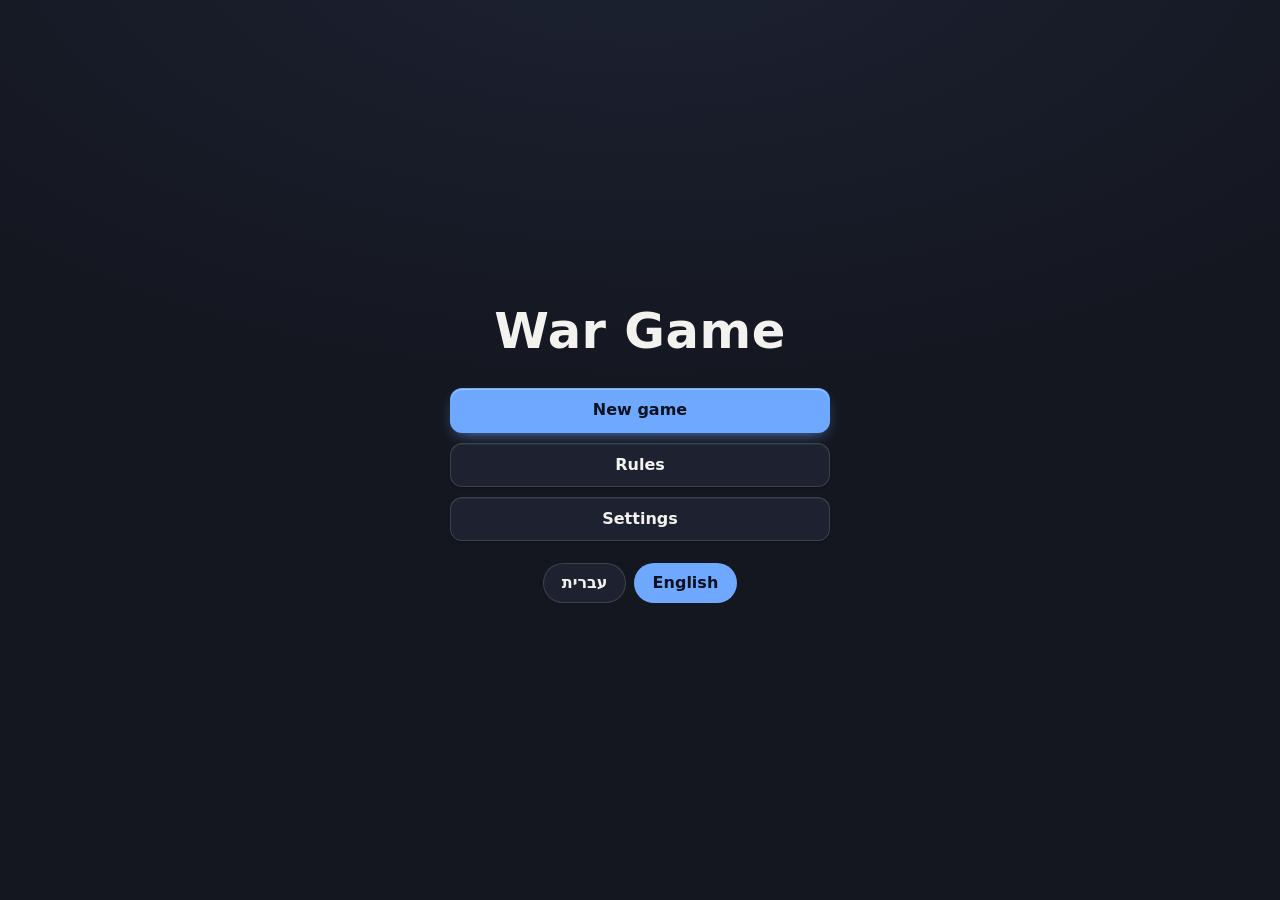
==== docs/index.html @ ca71f58c "First push: the version 1 build in docs, a Pages deploy workflow, sources mid-way to version 2 Co-Au" ====
<!DOCTYPE html>
<html lang="en" dir="ltr">
<head>
<meta charset="utf-8">
<meta name="viewport" content="width=device-width, initial-scale=1, viewport-fit=cover, user-scalable=no">
<meta name="apple-mobile-web-app-capable" content="yes">
<meta name="apple-mobile-web-app-status-bar-style" content="black-translucent">
<meta name="mobile-web-app-capable" content="yes">
<meta name="format-detection" content="telephone=no">
<meta name="color-scheme" content="dark">
<meta name="theme-color" content="#141720">
<title>War Game</title>
<style>
/* =====================================================================
   War Game - all styles.
   Logical properties everywhere, so the interface mirrors in Hebrew.
   The board itself is always direction: ltr and never mirrors.
   ===================================================================== */

/* ------------------------------------------------------------- tokens -- */

:root {
  /* set from the settings by ui.js */
  --p0: #efe6cf;
  --p0-outline: #1b1d24;
  --p1: #2f3550;
  --p1-outline: #f5f3ee;
  --sq-light: #efe0c3;
  --sq-dark: #a97e57;

  /* the shell */
  --bg: #141720;
  --bg-2: #1e2230;
  --bg-3: #272c3c;
  --fg: #f3f2ef;
  --muted: #a3abbd;
  --line: rgba(255, 255, 255, 0.14);
  --accent: #6fa8ff;
  --accent-ink: #0b1220;
  --accent-soft: rgba(111, 168, 255, 0.34);
  --danger: #e75b4d;
  --danger-soft: rgba(231, 91, 77, 0.34);
  --fire: #eb9b26;
  --fire-soft: rgba(235, 155, 38, 0.34);
  --heal: #4fc38c;

  /* one family for every mark drawn on a square */
  --ring-w: calc(var(--sq) * 0.055);
  --ring-glow: calc(var(--sq) * 0.2);

  /* viewport in px, kept fresh by ui.js; the fallbacks work on their own */
  --vh: 100vh;
  --vw: 100vw;
  /* one board square in px, set by ui.js */
  --sq: 40px;
}

* { box-sizing: border-box; }

html, body {
  margin: 0;
  padding: 0;
  height: 100%;
  background: var(--bg);
  color: var(--fg);
}

body {
  font-family: system-ui, -apple-system, "Segoe UI", Arial, sans-serif;
  font-size: 16px;
  line-height: 1.4;
  overscroll-behavior: none;
}

#app {
  position: fixed;
  inset: 0;
  display: flex;
  touch-action: manipulation;
  -webkit-tap-highlight-color: transparent;
  padding-block-start: env(safe-area-inset-top);
  padding-block-end: env(safe-area-inset-bottom);
  padding-inline-start: env(safe-area-inset-left);
  padding-inline-end: env(safe-area-inset-right);
  background:
    radial-gradient(120% 90% at 50% -10%, #1d2233 0%, var(--bg) 60%);
}

/* ------------------------------------------------------------ screens -- */

.screen { display: none; flex: 1 1 auto; min-width: 0; min-height: 0; }
.screen.is-active { display: flex; }

/* -------------------------------------------------------------- menu --- */

.screen--menu.is-active {
  align-items: center;
  justify-content: center;
  padding: 20px;
}

.menu {
  display: flex;
  flex-direction: column;
  gap: 22px;
  inline-size: min(380px, 100%);
  text-align: center;
}

.menu-title {
  margin: 0;
  font-size: clamp(2rem, 7vw, 3.1rem);
  font-weight: 800;
  letter-spacing: 0.01em;
}

.menu-buttons { display: flex; flex-direction: column; gap: 10px; }

.lang-switch { display: flex; gap: 8px; justify-content: center; flex-wrap: wrap; }

/* ------------------------------------------------------------ buttons -- */

.btn {
  appearance: none;
  -webkit-appearance: none;
  font: inherit;
  font-weight: 600;
  color: var(--fg);
  background: var(--bg-2);
  border: 1px solid var(--line);
  border-radius: 12px;
  padding: 0.62em 1.05em;
  min-block-size: 44px;
  cursor: pointer;
  touch-action: manipulation;
  text-align: center;
  box-shadow:
    inset 0 1px 0 rgba(255, 255, 255, 0.06),
    0 1px 2px rgba(0, 0, 0, 0.3);
  transition: background 0.15s ease, opacity 0.15s ease, box-shadow 0.15s ease;
}
.btn:hover { background: var(--bg-3); }
.btn:active {
  background: var(--bg-3);
  transform: translateY(1px);
  box-shadow: inset 0 1px 2px rgba(0, 0, 0, 0.35);
}
.btn:focus-visible { outline: 2px solid var(--accent); outline-offset: 2px; }
.btn:disabled { opacity: 0.32; cursor: default; transform: none; box-shadow: none; }
.btn--primary {
  background: var(--accent);
  color: var(--accent-ink);
  border-color: transparent;
  font-weight: 700;
  box-shadow:
    inset 0 1px 0 rgba(255, 255, 255, 0.35),
    0 6px 16px -7px rgba(111, 168, 255, 0.85);
}
.btn--primary:hover { background: #8bb9ff; }
.btn--heal {
  background: var(--heal);
  color: #06231a;
  border-color: transparent;
  box-shadow:
    inset 0 1px 0 rgba(255, 255, 255, 0.3),
    0 6px 16px -7px rgba(79, 195, 140, 0.8);
}
.btn--ghost { background: transparent; border-color: transparent; box-shadow: none; }
.btn--wide { inline-size: 100%; }
.btn--small { min-block-size: 38px; padding: 0.42em 0.85em; font-size: 0.92rem; }

.lang-btn {
  appearance: none;
  -webkit-appearance: none;
  font: inherit;
  font-weight: 600;
  color: var(--fg);
  background: var(--bg-2);
  border: 1px solid var(--line);
  border-radius: 999px;
  padding: 0.45em 1.1em;
  min-block-size: 40px;
  cursor: pointer;
}
.lang-btn.is-on { background: var(--accent); color: var(--accent-ink); border-color: transparent; }

.icon-back { display: inline-block; margin-inline-end: 6px; }
[dir="rtl"] .icon-back { transform: scaleX(-1); }

/* --------------------------------------------------------- game layout - */

.game {
  flex: 1 1 auto;
  display: flex;
  align-items: center;
  justify-content: center;
  gap: 14px;
  padding: 10px;
  min-inline-size: 0;
  min-block-size: 0;
  overflow: hidden;
}

.board-wrap {
  --board-size: max(180px, min(calc(var(--vh) - 22px), calc(var(--vw) - 330px)));
  flex: 0 0 auto;
  inline-size: var(--board-size);
  block-size: var(--board-size);
}

.panel {
  flex: 0 1 280px;
  min-inline-size: 190px;
  max-inline-size: 320px;
  max-block-size: 100%;
  display: flex;
  flex-direction: column;
  justify-content: space-between;
  gap: 14px;
  overflow-y: auto;
}

@media (orientation: portrait) {
  .game { flex-direction: column; gap: 10px; }
  .board-wrap {
    --board-size: max(180px, min(calc(var(--vw) - 18px), calc(var(--vh) - 250px)));
  }
  .panel {
    flex: 0 0 auto;
    inline-size: min(100%, 560px);
    max-inline-size: none;
  }
  .panel-actions .btn { flex: 1 1 22%; }
  .panel-actions .btn--primary { flex: 1 1 22%; }
}

/* ---------------------------------------------------------- the board -- */

.board {
  /* the frame is the border: the squares fill the padding box, so the
     square size ui.js measures stays the width of the grid itself */
  --frame-w: clamp(4px, calc(var(--board-size, 480px) * 0.018), 11px);
  position: relative;
  direction: ltr;
  inline-size: 100%;
  block-size: 100%;
  border: var(--frame-w) solid transparent;
  border-radius: 16px;
  background-image: linear-gradient(155deg, #4a5166 0%, #262c3c 46%, #151925 100%);
  overflow: hidden;
  box-shadow:
    0 22px 50px -14px rgba(0, 0, 0, 0.72),
    0 0 0 1px rgba(0, 0, 0, 0.55),
    inset 0 1px 0 rgba(255, 255, 255, 0.1);
  touch-action: manipulation;
  -webkit-user-select: none;
  user-select: none;
  -webkit-touch-callout: none;
}

/* the board sinks into its frame */
.board::after {
  content: "";
  position: absolute;
  inset: 0;
  pointer-events: none;
  z-index: 3;
  box-shadow:
    inset 0 0 0 1px rgba(0, 0, 0, 0.38),
    inset 0 7px 12px -8px rgba(0, 0, 0, 0.75),
    inset 0 -7px 12px -8px rgba(0, 0, 0, 0.45);
}

.squares {
  position: absolute;
  inset: 0;
  display: grid;
  grid-template-columns: repeat(8, 1fr);
  grid-template-rows: repeat(8, 1fr);
}

.sq { position: relative; }
.sq--light { background: var(--sq-light); }
.sq--dark { background: var(--sq-dark); }

.layer { position: absolute; inset: 0; pointer-events: none; }

/* coordinates */
.coord {
  position: absolute;
  font-size: calc(var(--sq) * 0.16);
  font-weight: 600;
  letter-spacing: 0.02em;
  line-height: 1;
  opacity: 0.45;
  pointer-events: none;
}
.coord--file { inset-block-end: 6%; inset-inline-end: 8%; }
.coord--rank { inset-block-start: 6%; inset-inline-start: 8%; }
.sq--light .coord { color: rgba(0, 0, 0, 0.8); }
.sq--dark .coord { color: rgba(255, 255, 255, 0.9); }
.board:not(.board--coords) .coord { display: none; }

/* selection and hover */
.sq--sel {
  box-shadow:
    inset 0 0 0 var(--ring-w) var(--accent),
    inset 0 0 var(--ring-glow) var(--accent-soft);
}
@media (hover: hover) {
  .sq--act:hover::before {
    content: "";
    position: absolute;
    inset: 8%;
    border-radius: 50%;
    box-shadow:
      inset 0 0 0 calc(var(--ring-w) * 0.6) rgba(255, 255, 255, 0.5),
      inset 0 0 var(--ring-glow) rgba(255, 255, 255, 0.16);
  }
}

/* ------------------------------------------------------------- pieces -- */

.pc {
  position: absolute;
  inset-block-start: 0;
  left: 0;
  inline-size: 12.5%;
  block-size: 12.5%;
  display: flex;
  align-items: center;
  justify-content: center;
  transition: transform 0.26s cubic-bezier(0.3, 0.7, 0.3, 1), opacity 0.22s linear;
}
.pc--used .piece { opacity: 0.45; filter: saturate(0.65); }

.piece {
  position: relative;
  display: block;
  inline-size: 88%;
  block-size: 88%;
  filter: drop-shadow(0 2px 3px rgba(0, 0, 0, 0.45));
}
.piece[data-owner="0"] { color: var(--p0); --piece-outline: var(--p0-outline); }
.piece[data-owner="1"] { color: var(--p1); --piece-outline: var(--p1-outline); }

.glyph { display: block; inline-size: 100%; block-size: 100%; overflow: visible; }
.piece > .glyph { position: absolute; inset: 0; }

.piece-sub {
  position: absolute;
  inset-block-start: -7%;
  inset-inline-end: -7%;
  inline-size: 44%;
  block-size: 44%;
}

/* a small pill in the piece's own outline tone: dark on a light piece,
   light on a dark one, so it always reads without shouting */
.badge {
  position: absolute;
  inset-block-end: -3%;
  inset-inline-start: -3%;
  min-inline-size: 34%;
  block-size: 30%;
  display: flex;
  align-items: center;
  justify-content: center;
  padding: 0 0.3em;
  border-radius: 999px;
  background: var(--piece-outline, #171a22);
  box-shadow: 0 0 0 1px rgba(0, 0, 0, 0.22);
  font-size: calc(var(--sq) * 0.2);
  font-weight: 700;
  line-height: 1;
  letter-spacing: -0.01em;
  font-variant-numeric: tabular-nums;
}
.badge--hurt {
  background: #e3a92f;
  color: #2a1a03;
  box-shadow: 0 0 0 1px rgba(0, 0, 0, 0.3);
}

/* -------------------------------------------------------- move marks --- */

.mark {
  position: absolute;
  inset-block-start: 0;
  left: 0;
  inline-size: 12.5%;
  block-size: 12.5%;
}
.mark--move::after {
  content: "";
  position: absolute;
  inset: 38%;
  border-radius: 50%;
  background: rgba(255, 255, 255, 0.8);
  box-shadow:
    0 0 0 1px rgba(0, 0, 0, 0.2),
    0 0 var(--ring-glow) rgba(255, 255, 255, 0.35),
    0 1px 3px rgba(0, 0, 0, 0.4);
}
.mark--attack::after,
.mark--fire::after {
  content: "";
  position: absolute;
  inset: 7%;
  border-radius: 50%;
  border: var(--ring-w) solid var(--danger);
  box-shadow:
    0 0 var(--ring-glow) var(--danger-soft),
    inset 0 0 var(--ring-glow) var(--danger-soft);
}
.mark--fire::after {
  border-color: var(--fire);
  box-shadow:
    0 0 var(--ring-glow) var(--fire-soft),
    inset 0 0 var(--ring-glow) var(--fire-soft);
}
.bowmark {
  position: absolute;
  inset-block-start: 2%;
  inset-inline-end: 2%;
  inline-size: 32%;
  block-size: 32%;
  color: var(--fire);
  --piece-outline: #2a1a05;
  /* the bow itself takes the tap, so a target that may be both attacked and
     fired at still offers the two */
  pointer-events: auto;
  cursor: pointer;
}

/* ---------------------------------------------------------- the panel -- */

.panel-top { display: flex; flex-direction: column; gap: 12px; }

.turn-line {
  display: flex;
  align-items: center;
  gap: 10px;
  background: var(--bg-2);
  border: 1px solid var(--line);
  border-radius: 14px;
  padding: 11px 13px;
  font-weight: 700;
  box-shadow:
    inset 0 1px 0 rgba(255, 255, 255, 0.05),
    0 2px 10px -6px rgba(0, 0, 0, 0.8);
}
.turn-name { flex: 1 1 auto; }
.turn-number { color: var(--muted); font-weight: 600; font-size: 0.9rem; }

.swatch {
  display: inline-block;
  inline-size: 1.25em;
  block-size: 1.25em;
  border-radius: 7px;
  border: 1px solid rgba(255, 255, 255, 0.4);
  flex: 0 0 auto;
}
.swatch--big {
  inline-size: 56px;
  block-size: 56px;
  border-radius: 16px;
  margin-inline: auto;
}

.combo { display: flex; flex-direction: column; gap: 8px; }
.combo-row { display: flex; align-items: center; gap: 8px; flex-wrap: wrap; }
.combo-label { color: var(--muted); font-size: 0.85rem; min-inline-size: 5.5em; }
.chips { display: flex; gap: 6px; flex-wrap: wrap; }

.chip {
  display: inline-flex;
  align-items: center;
  gap: 6px;
  padding: 4px 10px 4px 6px;
  border-radius: 999px;
  background: rgba(255, 255, 255, 0.07);
  border: 1px solid rgba(255, 255, 255, 0.06);
  font-size: 0.85rem;
  font-weight: 600;
}
[dir="rtl"] .chip { padding: 4px 6px 4px 10px; }
.chip--dim { opacity: 0.4; }
.chip-ico {
  position: relative;
  display: block;
  inline-size: 1.65em;
  block-size: 1.65em;
  flex: 0 0 auto;
  color: var(--fg);
  --piece-outline: rgba(0, 0, 0, 0.6);
}

.panel-msg {
  margin: 0;
  min-block-size: 1.3em;
  color: var(--muted);
  font-size: 0.9rem;
  line-height: 1.35;
}

.panel-actions { display: flex; flex-wrap: wrap; gap: 10px; }
.panel-actions .btn { flex: 1 1 45%; }
.panel-actions .btn--primary { flex: 1 1 100%; }
.panel-actions .btn--heal { flex: 1 1 100%; }

/* ----------------------------------------------- rules and settings ---- */

.screen--doc.is-active { flex-direction: column; }

.doc-head {
  display: flex;
  align-items: center;
  gap: 10px;
  padding: 10px 14px;
  border-block-end: 1px solid var(--line);
  flex: 0 0 auto;
}
.doc-head h2 { margin: 0; font-size: 1.15rem; }

.doc-body {
  flex: 1 1 auto;
  overflow-y: auto;
  -webkit-overflow-scrolling: touch;
  padding: 16px 16px 40px;
  inline-size: 100%;
  max-inline-size: 780px;
  margin-inline: auto;
}

.doc-body h3 {
  margin: 1.5em 0 0.4em;
  font-size: 1.1rem;
  color: var(--accent);
}
.doc-body h3:first-child { margin-block-start: 0.2em; }
.doc-body p { margin: 0 0 0.7em; line-height: 1.7; color: #e2e3e8; text-align: start; }
.doc-body ul { margin: 0 0 1em; padding-inline-start: 1.25em; line-height: 1.7; color: #e2e3e8; }
.doc-body li { margin-block-end: 0.25em; }

.rules-table { inline-size: 100%; border-collapse: collapse; margin: 0.3em 0 1em; }
.rules-table th,
.rules-table td {
  text-align: start;
  padding: 9px 10px;
  border-block-end: 1px solid var(--line);
}
.rules-table th { color: var(--muted); font-size: 0.85rem; font-weight: 600; }
.rules-table .num { text-align: center; font-variant-numeric: tabular-nums; }
.rules-table .cell-piece { display: flex; align-items: center; gap: 8px; font-weight: 600; }

.combo-list { display: flex; flex-direction: column; gap: 7px; margin: 0.3em 0 1em; }
.combo-item {
  display: flex;
  align-items: center;
  gap: 8px;
  flex-wrap: wrap;
  background: rgba(255, 255, 255, 0.05);
  border-radius: 12px;
  padding: 8px 10px;
}
.combo-plus { color: var(--muted); }

.card {
  background: var(--bg-2);
  border: 1px solid var(--line);
  border-radius: 16px;
  padding: 14px;
  margin-block-end: 14px;
  display: flex;
  flex-direction: column;
  gap: 10px;
}
.card h3 { margin: 0; font-size: 1rem; color: var(--fg); }

.fields { display: grid; grid-template-columns: repeat(auto-fit, minmax(160px, 1fr)); gap: 10px; }
.field {
  display: flex;
  align-items: center;
  justify-content: space-between;
  gap: 10px;
  background: rgba(255, 255, 255, 0.05);
  border-radius: 12px;
  padding: 8px 10px;
  font-size: 0.92rem;
}
.field input[type="color"] {
  inline-size: 56px;
  block-size: 34px;
  padding: 0;
  border: 1px solid var(--line);
  border-radius: 8px;
  background: none;
  cursor: pointer;
  flex: 0 0 auto;
}

.switch { display: flex; align-items: center; gap: 10px; cursor: pointer; font-size: 0.95rem; }
.switch input { inline-size: 22px; block-size: 22px; accent-color: var(--accent); flex: 0 0 auto; }

.presets { display: grid; grid-template-columns: repeat(auto-fit, minmax(120px, 1fr)); gap: 8px; }
.preset {
  appearance: none;
  -webkit-appearance: none;
  font: inherit;
  font-weight: 600;
  color: var(--fg);
  background: var(--bg-3);
  border: 1px solid var(--line);
  border-radius: 12px;
  padding: 8px;
  cursor: pointer;
  display: flex;
  align-items: center;
  gap: 8px;
  min-block-size: 44px;
}
.preset-swatches { display: flex; flex: 0 0 auto; border-radius: 6px; overflow: hidden; }
.preset-swatches i { inline-size: 12px; block-size: 22px; display: block; }

.note { margin: 0; color: var(--muted); font-size: 0.85rem; line-height: 1.5; }
.note--live { min-block-size: 1.2em; color: var(--accent); }

.code {
  inline-size: 100%;
  font-family: ui-monospace, "SFMono-Regular", Menlo, Consolas, monospace;
  font-size: 0.8rem;
  line-height: 1.4;
  color: var(--fg);
  background: #11141d;
  border: 1px solid var(--line);
  border-radius: 10px;
  padding: 8px;
  resize: vertical;
  word-break: break-all;
}
.row { display: flex; gap: 8px; flex-wrap: wrap; }

/* ---------------------------------------------------------- overlays --- */

.overlay {
  position: absolute;
  inset: 0;
  z-index: 20;
  display: flex;
  align-items: center;
  justify-content: center;
  padding: 16px;
  background: rgba(8, 10, 16, 0.74);
  -webkit-backdrop-filter: blur(3px);
  backdrop-filter: blur(3px);
}
.overlay[hidden] { display: none; }

.dialog {
  inline-size: min(430px, 100%);
  max-block-size: 100%;
  overflow-y: auto;
  background: var(--bg-2);
  border: 1px solid var(--line);
  border-radius: 20px;
  padding: 18px;
  display: flex;
  flex-direction: column;
  gap: 12px;
  text-align: center;
  box-shadow: 0 20px 60px rgba(0, 0, 0, 0.55);
}
.dialog h2 { margin: 0; font-size: 1.25rem; }
.dialog p { margin: 0; color: var(--muted); font-size: 0.92rem; line-height: 1.5; }

.merge-piece {
  position: relative;
  inline-size: 92px;
  block-size: 92px;
  margin-inline: auto;
  display: flex;
  align-items: center;
  justify-content: center;
}
.merge-choices { display: flex; gap: 8px; }
.merge-choice {
  appearance: none;
  -webkit-appearance: none;
  font: inherit;
  color: var(--fg);
  flex: 1 1 0;
  display: flex;
  flex-direction: column;
  align-items: center;
  gap: 6px;
  padding: 10px 6px;
  border-radius: 14px;
  border: 1px solid var(--line);
  background: rgba(255, 255, 255, 0.05);
  cursor: pointer;
}
.merge-choice:hover { background: rgba(255, 255, 255, 0.1); }
.merge-choice .chip-ico {
  inline-size: 44px;
  block-size: 44px;
  color: var(--p-cur, var(--fg));
  --piece-outline: var(--p-cur-outline, rgba(0, 0, 0, 0.6));
}
.merge-name { font-weight: 700; font-size: 0.95rem; }
.merge-stats {
  font-size: 0.74rem;
  color: var(--muted);
  line-height: 1.4;
  font-variant-numeric: tabular-nums;
}

/* ------------------------------------------------------------ effects -- */

.fx { overflow: hidden; }

.float {
  position: absolute;
  font-weight: 800;
  font-size: calc(var(--sq) * 0.4);
  line-height: 1;
  color: #fff;
  text-shadow: 0 1px 3px rgba(0, 0, 0, 0.85);
  animation: floatUp 0.72s ease-out forwards;
  white-space: nowrap;
}
.float--loss { color: #ff8d7f; }
.float--heal { color: #7bf0bb; }

@keyframes floatUp {
  0% { opacity: 0; transform: translate(-50%, -30%) scale(0.85); }
  18% { opacity: 1; }
  100% { opacity: 0; transform: translate(-50%, -165%) scale(1.05); }
}

.shot {
  position: absolute;
  block-size: calc(var(--sq) * 0.085);
  border-radius: 99px;
  background: linear-gradient(90deg, rgba(235, 155, 38, 0), var(--fire));
  transform-origin: 0 50%;
  animation: shotFly 0.26s ease-out forwards;
}
@keyframes shotFly {
  from { transform: rotate(var(--ang)) scaleX(0); opacity: 0.2; }
  to { transform: rotate(var(--ang)) scaleX(1); opacity: 1; }
}

.hitflash {
  position: absolute;
  inset-block-start: 0;
  left: 0;
  inline-size: 12.5%;
  block-size: 12.5%;
  border-radius: 12%;
  background: rgba(255, 255, 255, 0.65);
  animation: flashOut 0.3s ease-out forwards;
}
@keyframes flashOut {
  from { opacity: 0.8; }
  to { opacity: 0; }
}

.ring {
  position: absolute;
  border-radius: 50%;
  border: calc(var(--sq) * 0.06) solid var(--heal);
  animation: ringPulse 0.55s ease-out forwards;
}
@keyframes ringPulse {
  from { transform: scale(0.45); opacity: 0.95; }
  to { transform: scale(1.3); opacity: 0; }
}

.spark {
  position: absolute;
  inline-size: calc(var(--sq) * 0.13);
  block-size: calc(var(--sq) * 0.13);
  border-radius: 50%;
  animation: sparkOut 0.5s ease-out forwards;
}
@keyframes sparkOut {
  from { transform: translate(-50%, -50%) scale(1); opacity: 1; }
  to { transform: translate(calc(-50% + var(--dx)), calc(-50% + var(--dy))) scale(0.2); opacity: 0; }
}

.banner {
  position: absolute;
  inset-block-start: 41%;
  left: 0;
  right: 0;
  block-size: 18%;
  display: flex;
  align-items: center;
  justify-content: center;
  font-size: calc(var(--sq) * 0.5);
  font-weight: 800;
  opacity: 0;
  pointer-events: none;
  box-shadow: 0 6px 24px rgba(0, 0, 0, 0.4);
}
.banner.is-on { animation: bannerSweep 0.75s ease-in-out; }
@keyframes bannerSweep {
  0% { opacity: 0; transform: translateX(-24%); }
  22% { opacity: 1; transform: none; }
  72% { opacity: 1; transform: none; }
  100% { opacity: 0; transform: translateX(24%); }
}

.heal-btn {
  position: absolute;
  inset-block-start: 0;
  left: 0;
  inline-size: 12.5%;
  block-size: 12.5%;
  /* only the pill takes the tap, so the rest of the square still deselects */
  pointer-events: none;
  display: flex;
  align-items: flex-end;
  justify-content: center;
  padding-block-end: 2%;
  background: none;
  border: 0;
  cursor: pointer;
}
.heal-btn span {
  display: block;
  pointer-events: auto;
  padding: 0.15em 0.55em;
  border-radius: 999px;
  background: var(--heal);
  color: #06231a;
  font-size: calc(var(--sq) * 0.24);
  font-weight: 800;
  line-height: 1.5;
  box-shadow: 0 2px 6px rgba(0, 0, 0, 0.5);
  white-space: nowrap;
}

/* --------------------------------------------------- motion switches --- */

.no-anim *,
.no-anim *::before,
.no-anim *::after {
  animation: none !important;
  transition: none !important;
}

@media (prefers-reduced-motion: reduce) {
  *, *::before, *::after {
    animation: none !important;
    transition: none !important;
  }
}
</style>
</head>
<body>

<div id="app">

  <!-- ============================================================= menu -->
  <section id="screen-menu" class="screen screen--menu is-active">
    <div class="menu">
      <h1 class="menu-title" data-i18n="app.title"></h1>
      <div class="menu-buttons">
        <button type="button" id="btn-new" class="btn btn--primary btn--wide" data-i18n="menu.newGame"></button>
        <button type="button" id="btn-continue" class="btn btn--wide" data-i18n="menu.continue" hidden></button>
        <button type="button" id="btn-rules" class="btn btn--wide" data-i18n="menu.rules"></button>
        <button type="button" id="btn-settings" class="btn btn--wide" data-i18n="menu.settings"></button>
      </div>
      <div class="lang-switch" id="lang-switch-menu"></div>
    </div>
  </section>

  <!-- ============================================================= game -->
  <section id="screen-game" class="screen screen--game">
    <div class="game">
      <div class="board-wrap">
        <div id="board" class="board">
          <div id="squares" class="squares"></div>
          <div id="pieces" class="layer pieces"></div>
          <div id="marks" class="layer marks"></div>
          <div id="fx" class="layer fx"></div>
          <div id="banner" class="banner" aria-hidden="true"></div>
        </div>
      </div>

      <aside class="panel">
        <div class="panel-top">
          <div class="turn-line">
            <span id="turn-swatch" class="swatch"></span>
            <span id="turn-name" class="turn-name"></span>
            <span id="turn-number" class="turn-number"></span>
          </div>
          <div class="combo">
            <div class="combo-row">
              <span class="combo-label" data-i18n="panel.used"></span>
              <span id="combo-used" class="chips"></span>
            </div>
            <div class="combo-row">
              <span class="combo-label" data-i18n="panel.available"></span>
              <span id="combo-avail" class="chips"></span>
            </div>
          </div>
          <p id="panel-msg" class="panel-msg" aria-live="polite"></p>
        </div>
        <div class="panel-actions">
          <button type="button" id="btn-heal" class="btn btn--heal" data-i18n="action.heal" hidden></button>
          <button type="button" id="btn-endturn" class="btn btn--primary" data-i18n="game.endTurn"></button>
          <button type="button" id="btn-undo" class="btn" data-i18n="game.undo"></button>
          <button type="button" id="btn-gamemenu" class="btn" data-i18n="game.menu"></button>
        </div>
      </aside>
    </div>
  </section>

  <!-- ============================================================ rules -->
  <section id="screen-rules" class="screen screen--doc">
    <header class="doc-head">
      <button type="button" class="btn btn--ghost btn-back" data-go="menu">
        <span class="icon-back" aria-hidden="true">&#8592;</span>
        <span data-i18n="common.back"></span>
      </button>
      <h2 data-i18n="rules.title"></h2>
    </header>
    <div id="rules-body" class="doc-body"></div>
  </section>

  <!-- ========================================================= settings -->
  <section id="screen-settings" class="screen screen--doc">
    <header class="doc-head">
      <button type="button" class="btn btn--ghost btn-back" data-go="menu">
        <span class="icon-back" aria-hidden="true">&#8592;</span>
        <span data-i18n="common.back"></span>
      </button>
      <h2 data-i18n="settings.title"></h2>
    </header>

    <div class="doc-body">

      <section class="card">
        <h3 data-i18n="settings.language"></h3>
        <div class="lang-switch" id="lang-switch-settings"></div>
      </section>

      <section class="card">
        <h3 data-i18n="settings.presets"></h3>
        <div class="presets" id="presets"></div>
      </section>

      <section class="card">
        <h3 data-i18n="settings.colors"></h3>
        <div class="fields">
          <label class="field">
            <span data-i18n="settings.p0"></span>
            <input type="color" id="set-p0">
          </label>
          <label class="field">
            <span data-i18n="settings.p1"></span>
            <input type="color" id="set-p1">
          </label>
          <label class="field">
            <span data-i18n="settings.sqLight"></span>
            <input type="color" id="set-light">
          </label>
          <label class="field">
            <span data-i18n="settings.sqDark"></span>
            <input type="color" id="set-dark">
          </label>
        </div>
        <label class="switch">
          <input type="checkbox" id="set-random">
          <span data-i18n="settings.randomBoard"></span>
        </label>
        <button type="button" id="btn-reshuffle" class="btn btn--small" data-i18n="settings.reshuffle"></button>
      </section>

      <section class="card">
        <h3 data-i18n="settings.display"></h3>
        <label class="switch">
          <input type="checkbox" id="set-anim">
          <span data-i18n="settings.animations"></span>
        </label>
        <label class="switch">
          <input type="checkbox" id="set-coords">
          <span data-i18n="settings.coordinates"></span>
        </label>
      </section>

      <section class="card">
        <h3 data-i18n="settings.gameRules"></h3>
        <label class="switch">
          <input type="checkbox" id="set-diagfire">
          <span data-i18n="settings.diagonalFire"></span>
        </label>
        <label class="switch">
          <input type="checkbox" id="set-jump">
          <span data-i18n="settings.knightsJump"></span>
        </label>
        <p class="note" data-i18n="settings.rulesNote"></p>
      </section>

      <section class="card">
        <h3 data-i18n="settings.transfer"></h3>
        <p class="note" data-i18n="settings.exportHint"></p>
        <textarea id="export-code" class="code" rows="3" readonly dir="ltr" spellcheck="false"></textarea>
        <div class="row">
          <button type="button" id="btn-export" class="btn btn--small" data-i18n="settings.export"></button>
          <button type="button" id="btn-copy" class="btn btn--small" data-i18n="settings.copy"></button>
        </div>
        <p class="note" data-i18n="settings.importHint"></p>
        <textarea id="import-code" class="code" rows="3" dir="ltr" spellcheck="false"
                  autocapitalize="off" autocomplete="off" autocorrect="off"></textarea>
        <div class="row">
          <button type="button" id="btn-import" class="btn btn--small" data-i18n="settings.import"></button>
          <button type="button" id="btn-paste" class="btn btn--small" data-i18n="settings.paste"></button>
        </div>
        <p id="transfer-msg" class="note note--live" aria-live="polite"></p>
      </section>

    </div>
  </section>

  <!-- ===================================================== merge dialog -->
  <div id="overlay-merge" class="overlay" hidden>
    <div class="dialog" role="dialog" aria-modal="true">
      <h2 data-i18n="merge.title"></h2>
      <div id="merge-piece" class="merge-piece"></div>
      <p data-i18n="merge.text"></p>
      <div id="merge-choices" class="merge-choices"></div>
      <button type="button" id="btn-merge-skip" class="btn btn--wide" data-i18n="merge.keep"></button>
    </div>
  </div>

  <!-- ======================================================== game over -->
  <div id="overlay-over" class="overlay" hidden>
    <div class="dialog dialog--over" role="dialog" aria-modal="true">
      <div id="over-swatch" class="swatch swatch--big"></div>
      <h2 id="over-title"></h2>
      <button type="button" id="btn-again" class="btn btn--primary btn--wide" data-i18n="over.playAgain"></button>
      <button type="button" id="btn-over-menu" class="btn btn--wide" data-i18n="game.menu"></button>
    </div>
  </div>

</div>

<script>
/* i18n.js - all user visible strings, Hebrew and English.
   window.WarGame.I18N = { langs, current, set(lang), t(key, vars) } */

window.WarGame = window.WarGame || {};

(function () {
  'use strict';

  /* ---------------------------------------------------------------- Hebrew */

  var he = {
    'app.title': 'משחק מלחמה',

    'menu.newGame': 'משחק חדש',
    'menu.continue': 'המשך',
    'menu.rules': 'חוקים',
    'menu.settings': 'הגדרות',

    'game.endTurn': 'סיום תור',
    'game.undo': 'ביטול',
    'game.menu': 'תפריט',
    'game.turn': 'תור {n}',

    'player.0': 'שחקן 1',
    'player.1': 'שחקן 2',

    'kind.S': 'חייל',
    'kind.K': 'פרש',
    'kind.A': 'קשת',

    'action.move': 'תנועה',
    'action.attack': 'תקיפה',
    'action.fire': 'ירי',
    'action.heal': 'ריפוי',
    'action.merge': 'מיזוג',

    'stat.piece': 'כלי',
    'stat.str': 'כוח',
    'stat.move': 'תנועה',
    'stat.fire': 'ירי',
    'stat.range': 'טווח',
    'stat.none': '—',

    'panel.used': 'הופעלו',
    'panel.available': 'אפשר עוד',
    'panel.nothing': 'אין',

    'msg.start': '{name} פותח',
    'msg.used': 'הכלי כבר פעל בתור הזה',
    'msg.comboFull': 'אין מקום לעוד {kind} בתור הזה',
    'msg.cannot': 'הכלי לא יכול לפעול עכשיו',
    'msg.pass': 'ל{name} אין מהלך אפשרי, התור עובר',
    'msg.pending': 'צריך להשלים את המיזוג',

    'merge.title': 'מיזוג',
    'merge.text': 'הכלי הגיע לשורה האחרונה ואפשר למזג אותו עם סוג נוסף.',
    'merge.keep': 'להשאיר כמו שהוא',

    'over.win': 'המנצח: {name}',
    'over.draw': 'תיקו',
    'over.playAgain': 'משחק נוסף',

    'rules.title': 'חוקים',

    'settings.title': 'הגדרות',
    'settings.language': 'שפה',
    'settings.colors': 'צבעים',
    'settings.p0': 'צבע שחקן 1',
    'settings.p1': 'צבע שחקן 2',
    'settings.sqLight': 'משבצת בהירה',
    'settings.sqDark': 'משבצת כהה',
    'settings.randomBoard': 'לוח צבעוני אקראי',
    'settings.reshuffle': 'ערבוב מחדש',
    'settings.presets': 'ערכות צבע',
    'settings.display': 'תצוגה',
    'settings.animations': 'אנימציות',
    'settings.coordinates': 'קואורדינטות',
    'settings.gameRules': 'אפשרויות משחק',
    'settings.diagonalFire': 'ירי באלכסון',
    'settings.knightsJump': 'פרשים מדלגים',
    'settings.rulesNote': 'האפשרויות יחולו במשחק הבא',
    'settings.transfer': 'העברת משחק',
    'settings.export': 'ייצוא משחק',
    'settings.import': 'ייבוא משחק',
    'settings.copy': 'העתקה',
    'settings.paste': 'הדבקה',
    'settings.exportHint': 'הקוד של המשחק הנוכחי. אפשר להעתיק אותו ולפתוח אותו במכשיר אחר.',
    'settings.importHint': 'כאן מדביקים קוד של משחק.',
    'settings.copied': 'הקוד הועתק',
    'settings.copyFail': 'ההעתקה לא הצליחה, אפשר לסמן את הקוד ולהעתיק ידנית',
    'settings.imported': 'המשחק נטען',
    'settings.importBad': 'הקוד אינו תקין',
    'settings.noGame': 'אין משחק לייצוא',
    'settings.pasteFail': 'הדפדפן לא נתן גישה ללוח הגזירים, אפשר להדביק בשדה ידנית',

    'preset.wood': 'עץ',
    'preset.marble': 'שיש',
    'preset.forest': 'יער',
    'preset.ocean': 'אוקיינוס',
    'preset.rose': 'ורד',
    'preset.night': 'לילה',

    'common.back': 'חזרה',

    rules: [
      ['h', 'המשחק'],
      ['p', 'משחק מלחמה הוא משחק לשני שחקנים על מכשיר אחד, על לוח של 8 על 8. לכל שחקן שישה עשר כלים, ומנצחים כשלא נשאר ליריב אף כלי.'],

      ['h', 'הפתיחה'],
      ['p', 'שחקן 1 נערך בשלוש השורות הקרובות ומתקדם אל הצד הרחוק, ושחקן 2 נערך בשלוש השורות הרחוקות ומתקדם אל הצד הקרוב. בכל צבא שמונה חיילים בשורה האחורית, ארבעה פרשים לפניהם וארבעה קשתים לפני הפרשים. מי פותח נקבע בהגרלה.'],

      ['h', 'הכלים'],
      ['pieceTable'],
      ['p', 'הכוח הוא כוחו של הכלי בתקיפה, והוא משתנה במהלך המשחק בקפיצות של חצי נקודה. לכל כלי יש כוח נוכחי וכוח מרבי, וכלי שכוחו יורד לאפס או פחות מת ויורד מהלוח. לקשת אין כוח תקיפה: הוא אינו תוקף בכלל, וכל תקיפה עליו הורגת אותו.'],

      ['h', 'תנועה'],
      ['p', 'כלי נע בקו ישר למעלה, למטה, ימינה או שמאלה, ממשבצת אחת ועד מספר המשבצות של התנועה שלו. כל המשבצות בדרך חייבות להיות פנויות, ואסור לעצור על משבצת של כלי מאותו צבא. כשהאפשרות "פרשים מדלגים" מופעלת, פרש עובר מעל כלים בדרך. גם כלאיים שיש בהם פרש מדלגים.'],

      ['h', 'תקיפה'],
      ['p', 'תנועה אל משבצת של כלי יריב היא תקיפה, והדרך אליה צריכה להיות פנויה בדיוק כמו בתנועה רגילה. כל צד מאבד את כוחו של הצד השני: התוקף מאבד את כוח המגן והמגן מאבד את כוח התוקף, ולכן לכל היותר אחד מהשניים שורד. אם המגן מת והתוקף נשאר בחיים, התוקף נכנס למשבצת. אם התוקף מת, המגן נשאר במקומו.'],
      ['ul', [
        'חייל תוקף חייל: שניהם מתים.',
        'פרש (3) תוקף חייל (1): החייל מת ולפרש נשארים 2.',
        'חייל (1) תוקף פרש (3): החייל מת ולפרש נשארים 2.',
        'חייל (1) תוקף פרש שכוחו 1: שניהם מתים.',
        'פרש שכוחו 2 תוקף פרש שכוחו 3: התוקף מת ולמגן נשאר 1.',
        'כל תקיפה על קשת הורגת אותו ולא עולה לתוקף דבר.'
      ]],

      ['h', 'ירי'],
      ['p', 'קשת יורה בכלי יריב שנמצא בטווח שלו. המטרה מאבדת 2, הקשת לא זז ולא נפגע, והירי עובר מעל כלים אחרים. כל כלי שיש לו כוח ירי יורה באותו אופן, ולכן גם כלאיים שיש בהם קשת יורים. כברירת מחדל הירי מותר בכל כיוון, גם באלכסון. כשהאפשרות "ירי באלכסון" כבויה, המטרה חייבת להיות באותה שורה או באותה עמודה. הטווח נמדד לפי הגדול מבין המרחק בשורות והמרחק בעמודות, וכשהאפשרות כבויה לפי המרחק לאורך השורה או העמודה.'],

      ['h', 'התור'],
      ['p', 'בתור מפעילים כלים אחד אחד. כלי שהופעל עושה פעולה אחת בלבד, תנועה או תקיפה או ירי, ואז הוא נעול עד סוף התור. אי אפשר להפעיל כל צירוף שרוצים: הכלים שפועלים בתור אחד חייבים להתאים לאחד הצירופים האלה.'],
      ['combos'],
      ['p', 'מותר תמיד להפעיל פחות כלים. מכאן שבתור אחד פועל פרש אחד לכל היותר, וכשפועל פרש נשאר מקום לכלי אחד בלבד. כלאיים נספרים לפי הפרש שבהם, ואם אין בהם פרש לפי הקשת שבהם, ואם אין גם קשת לפי החייל. התור נגמר בלחיצה על "סיום תור", ועד אז אפשר לבטל את הפעולות אחת אחת.'],

      ['h', 'ריפוי'],
      ['p', 'בכל תור אפשר לרפא כמה כלים פצועים שרוצים, והריפוי אינו נספר בצירופים. ריפוי מוסיף חצי נקודת כוח, ולא מעבר לכוח המרבי של הכלי. כלי שמתרפא לא עושה שום דבר אחר באותו תור, וכלי שכבר פעל אינו יכול להתרפא.'],

      ['h', 'מיזוג'],
      ['p', 'כלי בן סוג אחד שמסיים תנועה או תקיפה בחיים בשורה האחרונה יכול להתמזג עם סוג שבוחרים, חייל או פרש או קשת וגם הסוג שלו עצמו, או להישאר כמו שהוא. עד שבוחרים אי אפשר לעשות שום דבר אחר, גם לא לסיים את התור. בכלאיים שנוצרו שני סוגים: הכוח המרבי הוא סכום שני הכוחות, הכוח הנוכחי גדל בכוח הסוג שנוסף, התנועה היא הגדולה מבין השתיים, וכוח הירי והטווח הם סכום השניים. כלאיים לא מתמזגים שוב.'],
      ['ul', [
        'פרש וקשת: תנועה 4, כוח 3, ירי 2 בטווח 1.',
        'פרש ופרש: תנועה 4, כוח 6.',
        'חייל וחייל: תנועה 2, כוח 2.',
        'קשת וקשת: תנועה 2, כוח 0, ירי 4 בטווח 2.',
        'חייל וקשת: תנועה 2, כוח 1, ירי 2 בטווח 1.'
      ]],

      ['h', 'סוף המשחק'],
      ['p', 'שחקן שלא נשאר לו אף כלי מפסיד. אם הכלים האחרונים של שני הצדדים נופלים באותה תקיפה, המשחק מסתיים בתיקו. שחקן שאין לו שום מהלך אפשרי מדלג על התור, ואם לשני השחקנים אין מהלך, התוצאה תיקו.']
    ]
  };

  /* --------------------------------------------------------------- English */

  var en = {
    'app.title': 'War Game',

    'menu.newGame': 'New game',
    'menu.continue': 'Continue',
    'menu.rules': 'Rules',
    'menu.settings': 'Settings',

    'game.endTurn': 'End turn',
    'game.undo': 'Undo',
    'game.menu': 'Menu',
    'game.turn': 'Turn {n}',

    'player.0': 'Player 1',
    'player.1': 'Player 2',

    'kind.S': 'Soldier',
    'kind.K': 'Knight',
    'kind.A': 'Archer',

    'action.move': 'Move',
    'action.attack': 'Attack',
    'action.fire': 'Fire',
    'action.heal': 'Heal',
    'action.merge': 'Merge',

    'stat.piece': 'Piece',
    'stat.str': 'Strength',
    'stat.move': 'Move',
    'stat.fire': 'Fire',
    'stat.range': 'Range',
    'stat.none': '—',

    'panel.used': 'Used',
    'panel.available': 'Available',
    'panel.nothing': 'none',

    'msg.start': '{name} starts',
    'msg.used': 'That piece has already acted this turn',
    'msg.comboFull': 'No room for another {kind} this turn',
    'msg.cannot': 'That piece cannot act now',
    'msg.pass': '{name} has no legal action, the turn passes',
    'msg.pending': 'Finish the merge first',

    'merge.title': 'Merge',
    'merge.text': 'The piece reached the far row. You may merge it with another kind.',
    'merge.keep': 'Keep as is',

    'over.win': 'Winner: {name}',
    'over.draw': 'Draw',
    'over.playAgain': 'Play again',

    'rules.title': 'Rules',

    'settings.title': 'Settings',
    'settings.language': 'Language',
    'settings.colors': 'Colors',
    'settings.p0': 'Player 1 color',
    'settings.p1': 'Player 2 color',
    'settings.sqLight': 'Light square',
    'settings.sqDark': 'Dark square',
    'settings.randomBoard': 'Random colorful board',
    'settings.reshuffle': 'Reshuffle',
    'settings.presets': 'Presets',
    'settings.display': 'Display',
    'settings.animations': 'Animations',
    'settings.coordinates': 'Coordinates',
    'settings.gameRules': 'Game options',
    'settings.diagonalFire': 'Diagonal fire',
    'settings.knightsJump': 'Knights jump',
    'settings.rulesNote': 'Applied at the next new game',
    'settings.transfer': 'Transfer a game',
    'settings.export': 'Export game',
    'settings.import': 'Import game',
    'settings.copy': 'Copy',
    'settings.paste': 'Paste',
    'settings.exportHint': 'The code of the current game. Copy it and open it on another device.',
    'settings.importHint': 'Paste a game code here.',
    'settings.copied': 'Code copied',
    'settings.copyFail': 'Copying failed, select the code and copy it by hand',
    'settings.imported': 'Game loaded',
    'settings.importBad': 'That code is not valid',
    'settings.noGame': 'No game to export',
    'settings.pasteFail': 'The browser gave no access to the clipboard, paste into the field by hand',

    'preset.wood': 'Wood',
    'preset.marble': 'Marble',
    'preset.forest': 'Forest',
    'preset.ocean': 'Ocean',
    'preset.rose': 'Rose',
    'preset.night': 'Night',

    'common.back': 'Back',

    rules: [
      ['h', 'The game'],
      ['p', 'War Game is a game for two players on one device, on an 8 by 8 board. Each player has sixteen pieces, and you win when your opponent has none left.'],

      ['h', 'Setup'],
      ['p', 'Player 1 sets up on the three near rows and advances toward the far side; Player 2 sets up on the three far rows and advances toward the near side. Each army has eight soldiers on the back row, four knights in front of them and four archers in front of the knights. Who starts is drawn at random.'],

      ['h', 'The pieces'],
      ['pieceTable'],
      ['p', 'Strength is the strength of a piece in an attack, and it changes during the game in steps of half a point. Every piece has a current strength and a maximum strength, and a piece whose strength drops to zero or below dies and leaves the board. An archer has no attack strength: it never attacks, and any attack on it kills it.'],

      ['h', 'Moving'],
      ['p', 'A piece moves in a straight line up, down, left or right, from one square up to its move number. Every square along the way must be empty, and a piece may not land on a piece of its own. With the Knights jump option on, a knight passes over pieces in its path. A hybrid that includes a knight jumps as well.'],

      ['h', 'Attacking'],
      ['p', 'Moving onto the square of an enemy piece is an attack, and it needs the path to be as clear as an ordinary move. Each side loses the strength of the other: the attacker loses the defender’s strength and the defender loses the attacker’s, so at most one of the two survives. If the defender dies and the attacker is still alive, the attacker takes the square; if the attacker dies, the defender stays where it is.'],
      ['ul', [
        'Soldier attacks soldier: both die.',
        'Knight (3) attacks soldier (1): the soldier dies and the knight is left with 2.',
        'Soldier (1) attacks knight (3): the soldier dies and the knight is left with 2.',
        'Soldier (1) attacks a knight at 1: both die.',
        'A knight at 2 attacks a knight at 3: the attacker dies and the defender is left with 1.',
        'Any attack on an archer kills it and costs the attacker nothing.'
      ]],

      ['h', 'Firing'],
      ['p', 'An archer fires at an enemy piece within its range. The target loses 2, the archer neither moves nor takes damage, and the shot passes over other pieces. Any piece with firing strength fires the same way, so a hybrid that includes an archer fires too. By default firing is allowed in any direction, diagonals included; with the Diagonal fire option off, the target must be on the same row or the same column. Range is measured as the larger of the row distance and the column distance, and along the row or the column when diagonal fire is off.'],

      ['h', 'The turn'],
      ['p', 'On a turn you activate pieces one at a time. An activated piece does exactly one thing, a move or an attack or a shot, and is then locked for the rest of the turn. You may not activate any set of pieces you like: the pieces that act in one turn have to fit one of these combinations.'],
      ['combos'],
      ['p', 'Fewer pieces are always allowed. So one turn holds at most one knight, and a knight leaves room for one other piece only. For a hybrid the kind that counts is knight if it has one, otherwise archer if it has one, otherwise soldier. The turn ends when you press End turn, and until then you can undo your actions one by one.'],

      ['h', 'Healing'],
      ['p', 'Any number of injured pieces may heal in a turn, and healing is outside the combinations. Healing adds half a point of strength and never goes above the maximum strength of the piece. A piece that heals does nothing else that turn, and a piece that has acted cannot heal.'],

      ['h', 'Merging'],
      ['p', 'A piece of a single kind that ends a move or an attack alive on the far row may merge with a kind of your choice, soldier or knight or archer and its own kind included, or stay as it is. Until that choice is made no other action is possible, End turn included. The hybrid that comes out has two kinds: its maximum strength is the two strengths added, its current strength grows by the strength of the added kind, its move is the better of the two, and its firing strength and range are the two added. A hybrid never merges again.'],
      ['ul', [
        'Knight and archer: move 4, strength 3, fires 2 at range 1.',
        'Knight and knight: move 4, strength 6.',
        'Soldier and soldier: move 2, strength 2.',
        'Archer and archer: move 2, strength 0, fires 4 at range 2.',
        'Soldier and archer: move 2, strength 1, fires 2 at range 1.'
      ]],

      ['h', 'End of the game'],
      ['p', 'A player left with no pieces loses. If the last pieces of both players fall in the same attack, the game is a draw. A player with no legal action at all skips the turn, and if neither player has a legal action the result is a draw.']
    ]
  };

  /* ------------------------------------------------------------------- API */

  var I18N = {
    langs: { he: he, en: en },
    current: 'en',

    set: function (lang) {
      if (this.langs[lang]) this.current = lang;
      return this.current;
    },

    dict: function () {
      return this.langs[this.current] || this.langs.en;
    },

    dir: function () {
      return this.current === 'he' ? 'rtl' : 'ltr';
    },

    t: function (key, vars) {
      var s = this.dict()[key];
      if (s === undefined) s = this.langs.en[key];
      if (s === undefined) return key;
      if (vars) {
        s = s.replace(/\{(\w+)\}/g, function (m, name) {
          return vars[name] !== undefined ? String(vars[name]) : m;
        });
      }
      return s;
    },

    /* the blocks of the Rules screen in the current language */
    rules: function () {
      return this.dict().rules || this.langs.en.rules;
    }
  };

  window.WarGame.I18N = I18N;
})();
</script>
<script>
/* icons.js - the SVG glyphs of the pieces.
   window.WarGame.Icons = { glyph(kind, opts), piece(kinds, opts) }

   Every shape is filled with currentColor and stroked with --piece-outline,
   so a glyph takes the color of its owner from the element around it.
   The three glyphs share one line: stroke-width 4, round joins and caps,
   the same optical size inside the 100x100 box, and no hairline detail that
   would close up at 40 px. */

window.WarGame = window.WarGame || {};

(function () {
  'use strict';

  /* ------------------------------------------------------------- the paths */

  var BODY =
    'fill:currentColor;stroke:var(--piece-outline,#1b1d24);stroke-width:4;' +
    'stroke-linejoin:round;stroke-linecap:round';
  var DETAIL = 'fill:var(--piece-outline,#1b1d24);stroke:none';

  /* Soldier: a shield with two swords crossed behind it. The hilts rise to
     the top corners and the points show below the rim, so the silhouette
     stays a soldier's emblem and never a padlock. */
  function sword(angle) {
    return '<g transform="rotate(' + angle + ' 50 50)">' +
      '<rect x="45.5" y="4" width="9" height="15" rx="4.5"/>' +
      '<rect x="34" y="17" width="32" height="9" rx="4.5"/>' +
      '<path d="M44.5,25 H55.5 V82 L50,94 L44.5,82 Z"/>' +
      '</g>';
  }

  var SOLDIER =
    sword(38) + sword(-38) +
    '<path d="M21,36 H79 V58 C79,75 66,86 50,91 C34,86 21,75 21,58 Z"/>';

  /* Knight: a horse head, as on a chess board, in profile. */
  var KNIGHT =
    '<path d="M27,91 C24,72 29,54 42,44 C50,38 55,29 56,20 ' +
    'C56,14 62,12 65,17 C67,20 67,24 66,28 ' +
    'C71,22 78,23 82,29 C87,37 89,46 89,52 C89,57 85,60 79,60 ' +
    'L64,60 C58,62 55,66 55,74 L55,91 Z"/>';
  var KNIGHT_EYE = '<circle cx="74" cy="41" r="3.2" style="' + DETAIL + '"/>';

  /* Archer: a bow bent into an even arc, its string drawn back to the nock,
     and a fletched arrow on it. */
  var ARCHER =
    '<path d="M16,82 C12,72 11,60 13,48 C16,32 30,22 50,22 ' +
    'C70,22 84,32 87,48 C89,60 88,72 84,82 ' +
    'L76,76 C79,67 80,58 78,50 C75,37 65,31 50,31 ' +
    'C35,31 25,37 22,50 C20,58 21,67 24,76 Z"/>' +
    '<path d="M19,78 L50,86 L81,78 L81.5,81 L50,89.5 L18.5,81 Z" ' +
    'style="stroke-width:2.2"/>' +
    '<path d="M46.5,68 L39,80 L39,71.5 L46.5,61 Z ' +
    'M53.5,68 L61,80 L61,71.5 L53.5,61 Z" style="stroke-width:2.4"/>' +
    '<rect x="46.5" y="13" width="7" height="75" rx="3.5"/>' +
    '<path d="M50,2 L61.5,26 L50,21 L38.5,26 Z"/>';

  var SHAPES = { S: SOLDIER, K: KNIGHT, A: ARCHER };
  var DETAILS = { S: '', K: KNIGHT_EYE, A: '' };

  /* A glyph that has a facing turns to face the enemy side of the board:
     the knight mirrors left to right, the archer points its arrow the other
     way. The soldier is symmetric and never turns. */
  var FLIP = {
    K: 'translate(100,0) scale(-1,1)',
    A: 'translate(0,100) scale(1,-1)'
  };

  /* -------------------------------------------------------------- building */

  function fmtStrength(v) {
    var n = Number(v) || 0;
    return n % 1 === 0 ? String(n) : n.toFixed(1);
  }

  function esc(s) {
    return String(s).replace(/&/g, '&amp;').replace(/</g, '&lt;').replace(/>/g, '&gt;');
  }

  /* glyph(kind) -> an <svg> string for one kind, viewBox 0 0 100 100.
     opts: { flip: true to face the other way, cls: extra class names } */
  function glyph(kind, opts) {
    opts = opts || {};
    var shape = SHAPES[kind];
    if (!shape) return '';
    var tr = opts.flip && FLIP[kind] ? ' transform="' + FLIP[kind] + '"' : '';
    var cls = 'glyph glyph--' + kind + (opts.cls ? ' ' + opts.cls : '');
    return '<svg class="' + cls + '" viewBox="0 0 100 100" ' +
      'xmlns="http://www.w3.org/2000/svg" focusable="false" aria-hidden="true">' +
      '<g' + tr + '><g style="' + BODY + '">' + shape + '</g>' + DETAILS[kind] + '</g>' +
      '</svg>';
  }

  /* piece(kinds, opts) -> the whole piece: the main glyph, the second kind of
     a hybrid small at the top corner, and the strength badge at the bottom.
     opts: { owner: 0|1, str, maxStr, badge: false to drop the badge } */
  function piece(kinds, opts) {
    opts = opts || {};
    var owner = opts.owner === 1 ? 1 : 0;
    var list = kinds && kinds.length ? kinds : ['S'];
    var flip = owner === 1;

    var html = '<span class="piece" data-owner="' + owner + '">';
    html += glyph(list[0], { flip: flip, cls: 'glyph--main' });
    if (list.length > 1) {
      html += '<span class="piece-sub">' +
        glyph(list[1], { flip: flip, cls: 'glyph--sub' }) + '</span>';
    }

    var str = Number(opts.str);
    var show = opts.badge !== false && isFinite(str) && str > 0;
    if (show) {
      var hurt = isFinite(opts.maxStr) && str < opts.maxStr;
      html += '<span class="badge' + (hurt ? ' badge--hurt' : '') + '" dir="ltr">' +
        esc(fmtStrength(str)) + '</span>';
    }
    html += '</span>';
    return html;
  }

  window.WarGame.Icons = {
    glyph: glyph,
    piece: piece,
    fmtStrength: fmtStrength
  };
})();
</script>
<script>
/* War Game rules engine. Classic script, no modules, no DOM.
   Every function returns new data and never mutates its arguments. */
(function (global) {
  'use strict';

  var KINDS = {
    S: { str: 1, move: 2, fire: 0, range: 0 },
    K: { str: 3, move: 4, fire: 0, range: 0 },
    A: { str: 0, move: 2, fire: 2, range: 1 }
  };

  var COMBOS = [['K', 'S'], ['K', 'A'], ['S', 'S', 'S'], ['A', 'S', 'S'], ['A', 'A', 'S']];

  var DEFAULT_RULES = { diagonalFire: true, knightsJump: false };

  var DIRS = [[-1, 0], [1, 0], [0, -1], [0, 1]];

  function clone(x) { return JSON.parse(JSON.stringify(x)); }

  function illegal() { throw new Error('illegal action'); }

  function onBoard(row, col) { return row >= 0 && row < 8 && col >= 0 && col < 8; }

  // Player 0 advances toward row 7, player 1 toward row 0.
  function farRow(owner) { return owner === 0 ? 7 : 0; }

  /* ---------- pieces ---------- */

  function comboKind(piece) {
    if (piece.kinds.indexOf('K') >= 0) return 'K';
    if (piece.kinds.indexOf('A') >= 0) return 'A';
    return 'S';
  }

  function pieceStats(piece) {
    var move = 0, fire = 0, range = 0;
    piece.kinds.forEach(function (k) {
      move = Math.max(move, KINDS[k].move); // a hybrid moves as the faster of its kinds
      fire += KINDS[k].fire;                // fire strength and range add up
      range += KINDS[k].range;
    });
    return {
      str: piece.str, maxStr: piece.maxStr,
      move: move, fire: fire, range: range,
      comboKind: comboKind(piece)
    };
  }

  function makePiece(owner, index, kind, row, col) {
    return {
      id: 'p' + owner + '-' + index,
      owner: owner,
      kinds: [kind],
      str: KINDS[kind].str,
      maxStr: KINDS[kind].str,
      row: row, col: col
    };
  }

  function pieceAt(state, row, col) {
    var ids = Object.keys(state.pieces);
    for (var i = 0; i < ids.length; i++) {
      var p = state.pieces[ids[i]];
      if (p.row === row && p.col === col) return p;
    }
    return null;
  }

  function piecesOf(state, player) {
    return Object.keys(state.pieces)
      .map(function (id) { return state.pieces[id]; })
      .filter(function (p) { return p.owner === player; });
  }

  /* ---------- setup ---------- */

  function newGame(rules, firstPlayer) {
    var r = { diagonalFire: DEFAULT_RULES.diagonalFire, knightsJump: DEFAULT_RULES.knightsJump };
    if (rules) {
      if ('diagonalFire' in rules) r.diagonalFire = !!rules.diagonalFire;
      if ('knightsJump' in rules) r.knightsJump = !!rules.knightsJump;
    }
    var first = (firstPlayer === 0 || firstPlayer === 1) ? firstPlayer : (Math.random() < 0.5 ? 0 : 1);

    var pieces = {};
    [0, 1].forEach(function (owner) {
      var back = owner === 0 ? 0 : 7;
      var step = owner === 0 ? 1 : -1; // toward the middle of the board
      var n = 0, c;
      for (c = 0; c < 8; c++) { var s = makePiece(owner, n++, 'S', back, c); pieces[s.id] = s; }
      for (c = 2; c <= 5; c++) { var k = makePiece(owner, n++, 'K', back + step, c); pieces[k.id] = k; }
      for (c = 2; c <= 5; c++) { var a = makePiece(owner, n++, 'A', back + 2 * step, c); pieces[a.id] = a; }
    });

    return {
      rules: r,
      pieces: pieces,
      turn: { player: first, number: 1, used: [] },
      pendingMerge: null,
      winner: null,
      firstPlayer: first
    };
  }

  /* ---------- combinations ---------- */

  function kindCounts(kinds) {
    var c = { K: 0, A: 0, S: 0 };
    kinds.forEach(function (k) { c[k] += 1; });
    return c;
  }

  // True when the multiset of kinds fits inside at least one allowed combination.
  function fitsSomeCombo(kinds) {
    var c = kindCounts(kinds);
    return COMBOS.some(function (combo) {
      var cc = kindCounts(combo);
      return c.K <= cc.K && c.A <= cc.A && c.S <= cc.S;
    });
  }

  function usedKinds(state) {
    return state.turn.used
      .filter(function (u) { return u.kind !== null && u.kind !== undefined; }) // heals carry no kind
      .map(function (u) { return u.kind; });
  }

  function activatableKinds(state) {
    var used = usedKinds(state);
    var out = new Set();
    ['K', 'A', 'S'].forEach(function (k) {
      if (fitsSomeCombo(used.concat([k]))) out.add(k);
    });
    return out;
  }

  function isUsed(state, id) {
    return state.turn.used.some(function (u) { return u.id === id; });
  }

  function isFree(state, id) {
    var p = state.pieces[id];
    return !!p &&
      state.winner === null &&
      state.pendingMerge === null &&
      p.owner === state.turn.player &&
      !isUsed(state, id);
  }

  function canActivate(state, id) {
    if (!isFree(state, id)) return false;
    return activatableKinds(state).has(comboKind(state.pieces[id]));
  }

  function canHeal(state, id) {
    if (!isFree(state, id)) return false;
    var p = state.pieces[id];
    return p.str < p.maxStr;
  }

  /* ---------- legal actions ---------- */

  // Only a piece whose kinds include K passes over occupied squares, and only with the toggle on.
  function canJump(state, piece) {
    return !!state.rules.knightsJump && piece.kinds.indexOf('K') >= 0;
  }

  function inFireRange(state, shooter, target, range) {
    var dr = Math.abs(target.row - shooter.row);
    var dc = Math.abs(target.col - shooter.col);
    if (state.rules.diagonalFire) return Math.max(dr, dc) <= range; // any direction
    if (dr !== 0 && dc !== 0) return false;                         // same row or column only
    return dr + dc <= range;
  }

  function legalActions(state, id) {
    var p = state.pieces[id];
    if (!p) return [];
    var out = [];

    if (canActivate(state, id)) {
      var st = pieceStats(p);
      DIRS.forEach(function (d) {
        for (var n = 1; n <= st.move; n++) {
          var row = p.row + d[0] * n, col = p.col + d[1] * n;
          if (!onBoard(row, col)) break;
          var occ = pieceAt(state, row, col);
          if (!occ) out.push({ type: 'move', to: { row: row, col: col } });
          // melee needs strength above 0, so an archer never attacks
          else if (occ.owner !== p.owner && st.str > 0) out.push({ type: 'attack', target: occ.id });
          if (occ && !canJump(state, p)) break; // no jumping over an occupied square
        }
      });
      if (st.fire > 0) {
        piecesOf(state, 1 - p.owner).forEach(function (t) {
          if (inFireRange(state, p, t, st.range)) out.push({ type: 'fire', target: t.id });
        });
      }
    }

    if (canHeal(state, id)) out.push({ type: 'heal' });
    return out;
  }

  function hasAnyAction(state) {
    return piecesOf(state, state.turn.player).some(function (p) {
      return legalActions(state, p.id).length > 0;
    });
  }

  /* ---------- applying actions ---------- */

  function checkGameOver(s, events) {
    var n0 = piecesOf(s, 0).length, n1 = piecesOf(s, 1).length;
    if (n0 > 0 && n1 > 0) return false;
    s.winner = (n0 === 0 && n1 === 0) ? 'draw' : (n0 === 0 ? 1 : 0);
    events.push({ type: 'gameOver', winner: s.winner });
    return true;
  }

  // Called after every action. `mover` is the piece that ended a move or an attack alive, if any.
  function finishAction(s, events, mover) {
    if (checkGameOver(s, events)) return;
    if (mover && s.pieces[mover.id] && mover.kinds.length === 1 && mover.row === farRow(mover.owner)) {
      s.pendingMerge = mover.id;
      events.push({ type: 'mergePending', id: mover.id });
    }
  }

  function applyMove(s, action, events) {
    var p = s.pieces[action.piece];
    if (!p || !action.to) illegal();
    var ok = legalActions(s, p.id).some(function (a) {
      return a.type === 'move' && a.to.row === action.to.row && a.to.col === action.to.col;
    });
    if (!ok) illegal();

    var from = { row: p.row, col: p.col };
    p.row = action.to.row;
    p.col = action.to.col;
    events.push({ type: 'move', id: p.id, from: from, to: { row: p.row, col: p.col } });
    s.turn.used.push({ id: p.id, kind: comboKind(p) });
    finishAction(s, events, p);
  }

  function applyAttack(s, action, events) {
    var p = s.pieces[action.piece], t = s.pieces[action.target];
    if (!p || !t) illegal();
    var ok = legalActions(s, p.id).some(function (a) {
      return a.type === 'attack' && a.target === t.id;
    });
    if (!ok) illegal();

    var a = pieceStats(p).str, d = pieceStats(t).str;
    var from = { row: p.row, col: p.col }, to = { row: t.row, col: t.col };
    // each side loses the other's strength; at most one of the two can survive
    p.str -= d;
    t.str -= a;
    var attackerDies = p.str <= 0, defenderDies = t.str <= 0;

    events.push({
      type: 'attack', attacker: p.id, defender: t.id,
      from: from, to: to, attackerLoss: d, defenderLoss: a
    });
    if (defenderDies) {
      events.push({ type: 'die', id: t.id, owner: t.owner, at: to });
      delete s.pieces[t.id];
    }
    if (attackerDies) {
      events.push({ type: 'die', id: p.id, owner: p.owner, at: from });
      delete s.pieces[p.id];
    }
    // the attacker takes the square only when it survives and the defender died
    if (!attackerDies && defenderDies) { p.row = to.row; p.col = to.col; }

    s.turn.used.push({ id: p.id, kind: comboKind(p) });
    finishAction(s, events, attackerDies ? null : p);
  }

  function applyFire(s, action, events) {
    var p = s.pieces[action.piece], t = s.pieces[action.target];
    if (!p || !t) illegal();
    var ok = legalActions(s, p.id).some(function (a) {
      return a.type === 'fire' && a.target === t.id;
    });
    if (!ok) illegal();

    var damage = pieceStats(p).fire;
    t.str -= damage; // the shooter loses nothing and does not move
    events.push({ type: 'fire', shooter: p.id, target: t.id, damage: damage });
    if (t.str <= 0) {
      events.push({ type: 'die', id: t.id, owner: t.owner, at: { row: t.row, col: t.col } });
      delete s.pieces[t.id];
    }
    s.turn.used.push({ id: p.id, kind: comboKind(p) });
    finishAction(s, events, null);
  }

  function applyHeal(s, action, events) {
    var p = s.pieces[action.piece];
    if (!p || !canHeal(s, p.id)) illegal();
    var amount = Math.min(0.5, p.maxStr - p.str);
    p.str += amount;
    events.push({ type: 'heal', id: p.id, amount: amount, str: p.str });
    s.turn.used.push({ id: p.id, kind: null }); // a heal fills no combination slot
    finishAction(s, events, null);
  }

  function applyMerge(s, action, events) {
    var p = s.pieces[action.piece];
    if (!p || s.pendingMerge !== action.piece) illegal();
    if (!KINDS[action.kind]) illegal();
    var own = p.kinds[0], added = action.kind;
    p.kinds = [own, added];
    p.maxStr = KINDS[own].str + KINDS[added].str;
    p.str += KINDS[added].str;
    s.pendingMerge = null;
    events.push({ type: 'merge', id: p.id, kinds: p.kinds.slice() });
  }

  function applySkipMerge(s, action, events) {
    if (!s.pieces[action.piece] || s.pendingMerge !== action.piece) illegal();
    s.pendingMerge = null;
  }

  function startTurn(s, events) {
    s.turn.player = 1 - s.turn.player;
    s.turn.number += 1;
    s.turn.used = [];
    events.push({ type: 'turnStart', player: s.turn.player, number: s.turn.number });
  }

  function applyEndTurn(s, events) {
    if (s.winner !== null || s.pendingMerge !== null) illegal();
    events.push({ type: 'turnEnd', player: s.turn.player });
    for (var i = 0; i < 2; i++) {
      startTurn(s, events);
      if (hasAnyAction(s)) return;
      events.push({ type: 'pass', player: s.turn.player }); // no legal action: skip this player
    }
    s.winner = 'draw'; // neither player can act
    events.push({ type: 'gameOver', winner: 'draw' });
  }

  function apply(state, action) {
    var s = clone(state);
    var events = [];
    var type = action && action.type;
    if (type === 'move') applyMove(s, action, events);
    else if (type === 'attack') applyAttack(s, action, events);
    else if (type === 'fire') applyFire(s, action, events);
    else if (type === 'heal') applyHeal(s, action, events);
    else if (type === 'merge') applyMerge(s, action, events);
    else if (type === 'skipMerge') applySkipMerge(s, action, events);
    else if (type === 'endTurn') applyEndTurn(s, events);
    else illegal();
    return { state: s, events: events };
  }

  /* ---------- serialization ---------- */

  function toBase64Url(text) {
    return global.btoa(text).replace(/\+/g, '-').replace(/\//g, '_').replace(/=+$/, '');
  }

  function fromBase64Url(text) {
    var b = text.replace(/-/g, '+').replace(/_/g, '/');
    while (b.length % 4 !== 0) b += '=';
    return global.atob(b);
  }

  function serialize(state) {
    return 'WG1.' + toBase64Url(JSON.stringify(state));
  }

  function deserialize(text) {
    if (typeof text !== 'string' || text.slice(0, 4) !== 'WG1.') throw new Error('bad game code');
    var state;
    try {
      state = JSON.parse(fromBase64Url(text.slice(4)));
    } catch (e) {
      throw new Error('bad game code');
    }
    if (!state || typeof state !== 'object' || !state.pieces || !state.turn || !state.rules) {
      throw new Error('bad game code');
    }
    return state;
  }

  global.WarGame = global.WarGame || {};
  global.WarGame.Engine = {
    KINDS: KINDS,
    COMBOS: COMBOS,
    newGame: newGame,
    pieceStats: pieceStats,
    comboKind: comboKind,
    pieceAt: pieceAt,
    piecesOf: piecesOf,
    usedKinds: usedKinds,
    activatableKinds: activatableKinds,
    canActivate: canActivate,
    canHeal: canHeal,
    legalActions: legalActions,
    hasAnyAction: hasAnyAction,
    apply: apply,
    serialize: serialize,
    deserialize: deserialize
  };
})(window);
</script>
<script>
/* =====================================================================
   ui.js - screens, board, input, animation, settings, persistence.
   window.WarGame.UI
   ===================================================================== */

window.WarGame = window.WarGame || {};

(function () {
  'use strict';

  var I18N = window.WarGame.I18N;
  var Icons = window.WarGame.Icons;
  var Engine = window.WarGame.Engine;

  /* ------------------------------------------------------- constants --- */

  var SETTINGS_KEY = 'wargame.settings';
  var GAME_KEY = 'wargame.game';
  var KIND_ORDER = ['K', 'A', 'S'];

  var DEFAULT_SETTINGS = {
    lang: null,
    p0: '#efe6cf',
    p1: '#2f3550',
    sqLight: '#efe0c3',
    sqDark: '#a97e57',
    randomBoard: false,
    boardColors: null,
    animations: true,
    coordinates: false,
    diagonalFire: true,
    knightsJump: false
  };

  var PRESETS = [
    { id: 'wood', p0: '#efe6cf', p1: '#2f3550', sqLight: '#efe0c3', sqDark: '#a97e57' },
    { id: 'marble', p0: '#fdfcf8', p1: '#363b46', sqLight: '#ebe9e3', sqDark: '#98a0a9' },
    { id: 'forest', p0: '#f4f1da', p1: '#21402c', sqLight: '#dfe7cc', sqDark: '#6d8f5d' },
    { id: 'ocean', p0: '#eaf5fa', p1: '#0f3450', sqLight: '#d6e9f1', sqDark: '#5a8fa9' },
    { id: 'rose', p0: '#fff2f0', p1: '#5c1f33', sqLight: '#f5dfe0', sqDark: '#c08497' },
    { id: 'night', p0: '#e9e5f2', p1: '#15161c', sqLight: '#4b5065', sqDark: '#2b2f3d' }
  ];

  /* ------------------------------------------------------- app state --- */

  var G = {
    settings: null,
    state: null,
    history: [],      /* states before each action of the current turn */
    sel: null,        /* id of the selected piece */
    acts: [],         /* its legal actions */
    busy: false       /* animating: input is blocked */
  };

  var el = {};          /* cached nodes */
  var pieceEls = {};    /* piece id -> its .pc element */
  var reduceMotion = null;

  /* ---------------------------------------------------- small helpers --- */

  function $(id) { return document.getElementById(id); }

  function t(key, vars) { return I18N.t(key, vars); }

  function make(tag, cls, html) {
    var n = document.createElement(tag);
    if (cls) n.className = cls;
    if (html != null) n.innerHTML = html;
    return n;
  }

  function clearNode(n) { while (n.firstChild) n.removeChild(n.firstChild); }

  function fmt(v) { return Icons.fmtStrength(v); }

  function hexToRgb(hex) {
    var h = String(hex || '').replace('#', '');
    if (h.length === 3) h = h[0] + h[0] + h[1] + h[1] + h[2] + h[2];
    var n = parseInt(h, 16);
    if (!isFinite(n)) return { r: 128, g: 128, b: 128 };
    return { r: (n >> 16) & 255, g: (n >> 8) & 255, b: n & 255 };
  }

  function luminance(hex) {
    var c = hexToRgb(hex);
    function ch(v) {
      v = v / 255;
      return v <= 0.03928 ? v / 12.92 : Math.pow((v + 0.055) / 1.055, 2.4);
    }
    return 0.2126 * ch(c.r) + 0.7152 * ch(c.g) + 0.0722 * ch(c.b);
  }

  /* a dark outline on a light piece, a light outline on a dark one */
  function outlineFor(hex) {
    return luminance(hex) > 0.42 ? '#191c24' : '#f6f4ef';
  }

  function playerColor(p) { return p === 1 ? G.settings.p1 : G.settings.p0; }

  /* activatableKinds gives a Set; an array reads the same way here */
  function inKinds(set, kind) {
    if (!set) return false;
    if (typeof set.has === 'function') return set.has(kind);
    return Array.prototype.indexOf.call(set, kind) >= 0;
  }

  function animOn() {
    return !!(G.settings && G.settings.animations) &&
      !(reduceMotion && reduceMotion.matches);
  }

  function wait(ms) {
    var d = animOn() ? ms : 0;
    return new Promise(function (r) { setTimeout(r, d); });
  }

  /* ------------------------------------------------------- the settings - */

  function loadSettings() {
    var s = {}, k;
    for (k in DEFAULT_SETTINGS) s[k] = DEFAULT_SETTINGS[k];
    try {
      var raw = localStorage.getItem(SETTINGS_KEY);
      if (raw) {
        var got = JSON.parse(raw);
        for (k in DEFAULT_SETTINGS) {
          if (got && got[k] !== undefined && got[k] !== null) s[k] = got[k];
        }
      }
    } catch (e) { /* no storage: the defaults stand */ }
    if (!s.lang) {
      s.lang = (navigator.language || 'en').toLowerCase().indexOf('he') === 0 ? 'he' : 'en';
    }
    return s;
  }

  function saveSettings() {
    try { localStorage.setItem(SETTINGS_KEY, JSON.stringify(G.settings)); }
    catch (e) { /* private mode: the settings live for this session only */ }
  }

  /* one soft random color per square, the checker pattern kept by lightness */
  function makeBoardColors() {
    var out = [];
    for (var r = 0; r < 8; r++) {
      for (var c = 0; c < 8; c++) {
        var dark = (r + c) % 2 === 0;
        var h = Math.floor(Math.random() * 360);
        out.push('hsl(' + h + ', 45%, ' + (dark ? 58 : 72) + '%)');
      }
    }
    return out;
  }

  function applySettings() {
    var root = document.documentElement;
    root.style.setProperty('--p0', G.settings.p0);
    root.style.setProperty('--p1', G.settings.p1);
    root.style.setProperty('--p0-outline', outlineFor(G.settings.p0));
    root.style.setProperty('--p1-outline', outlineFor(G.settings.p1));
    root.style.setProperty('--sq-light', G.settings.sqLight);
    root.style.setProperty('--sq-dark', G.settings.sqDark);

    document.body.classList.toggle('no-anim', !G.settings.animations);
    el.board.classList.toggle('board--coords', !!G.settings.coordinates);
    paintSquares();
  }

  function paintSquares() {
    var use = G.settings.randomBoard && G.settings.boardColors &&
      G.settings.boardColors.length === 64;
    for (var i = 0; i < el.sqs.length; i++) {
      var sq = el.sqs[i];
      var r = +sq.dataset.row, c = +sq.dataset.col;
      sq.style.backgroundColor = use ? G.settings.boardColors[r * 8 + c] : '';
    }
  }

  /* -------------------------------------------------------- language ---- */

  function setLang(lang) {
    I18N.set(lang);
    G.settings.lang = I18N.current;
    saveSettings();
    refreshTexts();
  }

  function refreshTexts() {
    var root = document.documentElement;
    root.setAttribute('lang', I18N.current);
    root.setAttribute('dir', I18N.dir());
    document.title = t('app.title');

    var nodes = document.querySelectorAll('[data-i18n]');
    for (var i = 0; i < nodes.length; i++) {
      nodes[i].textContent = t(nodes[i].getAttribute('data-i18n'));
    }

    var btns = document.querySelectorAll('.lang-btn');
    for (var j = 0; j < btns.length; j++) {
      btns[j].classList.toggle('is-on', btns[j].dataset.lang === I18N.current);
    }

    renderPresets();
    renderRules();
    renderMenu();
    /* the two live lines hold a sentence written in the old language */
    msg('');
    transferMsg('');
    if (G.state) { renderPanel(); renderPieces(); renderMarks(); }
    if (!el.overMerge.hidden) renderMergeDialog();
    if (!el.overOver.hidden) renderOver();
  }

  /* --------------------------------------------------------- screens ---- */

  function show(name) {
    var screens = ['menu', 'game', 'rules', 'settings'];
    for (var i = 0; i < screens.length; i++) {
      $('screen-' + screens[i]).classList.toggle('is-active', screens[i] === name);
    }
    if (name === 'menu') renderMenu();
    if (name === 'settings') fillSettingsForm();
    measure();
    requestAnimationFrame(measure);
  }

  function renderMenu() {
    el.btnContinue.hidden = !hasSavedGame();
  }

  /* ------------------------------------------------------- the layout --- */

  function measure() {
    var root = document.documentElement;
    root.style.setProperty('--vh', window.innerHeight + 'px');
    root.style.setProperty('--vw', window.innerWidth + 'px');
    var w = el.board.clientWidth;
    if (w > 0) root.style.setProperty('--sq', (w / 8) + 'px');
  }

  /* ------------------------------------------------------- the squares -- */

  var FILES = ['a', 'b', 'c', 'd', 'e', 'f', 'g', 'h'];

  function buildSquares() {
    clearNode(el.squares);
    el.sqs = [];
    /* row 7 is drawn at the top, row 0 at the bottom; column 0 at the left */
    for (var r = 7; r >= 0; r--) {
      for (var c = 0; c < 8; c++) {
        var dark = (r + c) % 2 === 0;
        var sq = make('div', 'sq ' + (dark ? 'sq--dark' : 'sq--light'));
        sq.dataset.row = r;
        sq.dataset.col = c;
        if (r === 0) sq.appendChild(make('span', 'coord coord--file', FILES[c]));
        if (c === 0) sq.appendChild(make('span', 'coord coord--rank', String(r + 1)));
        el.squares.appendChild(sq);
        el.sqs.push(sq);
      }
    }
  }

  function sqNode(row, col) {
    return el.sqs[(7 - row) * 8 + col];
  }

  /* percent transform of a board square, the board being 8 squares wide */
  function tf(row, col) {
    return 'translate(' + (col * 100) + '%, ' + ((7 - row) * 100) + '%)';
  }

  function centerPx(row, col) {
    var s = el.board.clientWidth / 8;
    return { x: (col + 0.5) * s, y: (7 - row + 0.5) * s, s: s };
  }

  /* -------------------------------------------------------- the pieces -- */

  function renderPieces() {
    var st = G.state, id, p;
    if (!st) return;
    var seen = {};
    for (id in st.pieces) {
      p = st.pieces[id];
      seen[id] = true;
      var node = pieceEls[id];
      if (!node) {
        node = make('div', 'pc');
        node.dataset.id = id;
        pieceEls[id] = node;
        el.pieces.appendChild(node);
      }
      node.style.opacity = '';
      node.style.transform = tf(p.row, p.col);
      node.classList.toggle('pc--used', isUsed(st, id));
      node.innerHTML = Icons.piece(p.kinds, {
        owner: p.owner, str: p.str, maxStr: p.maxStr
      });
    }
    for (id in pieceEls) {
      if (!seen[id]) {
        if (pieceEls[id].parentNode) pieceEls[id].parentNode.removeChild(pieceEls[id]);
        delete pieceEls[id];
      }
    }
  }

  function isUsed(st, id) {
    var u = st.turn.used;
    for (var i = 0; i < u.length; i++) if (u[i].id === id) return true;
    return false;
  }

  /* ---------------------------------------------------------- the panel - */

  function chip(kind, dim) {
    return '<span class="chip' + (dim ? ' chip--dim' : '') + '">' +
      '<span class="chip-ico">' + Icons.glyph(kind) + '</span>' +
      '<span>' + t('kind.' + kind) + '</span></span>';
  }

  function renderPanel() {
    var st = G.state;
    if (!st) return;
    var pl = st.turn.player;

    el.turnSwatch.style.background = playerColor(pl);
    el.turnName.textContent = t('player.' + pl);
    el.turnNumber.textContent = t('game.turn', { n: st.turn.number });
    document.documentElement.style.setProperty('--p-cur', playerColor(pl));
    document.documentElement.style.setProperty('--p-cur-outline', outlineFor(playerColor(pl)));

    var used = Engine.usedKinds(st) || [];
    el.comboUsed.innerHTML = used.length
      ? used.map(function (k) { return chip(k); }).join('')
      : '<span class="chip chip--dim">' + t('panel.nothing') + '</span>';

    var avail = [];
    if (st.winner === null && !st.pendingMerge) {
      var set = Engine.activatableKinds(st);
      avail = KIND_ORDER.filter(function (k) { return inKinds(set, k); });
    }
    el.comboAvail.innerHTML = avail.length
      ? avail.map(function (k) { return chip(k); }).join('')
      : '<span class="chip chip--dim">' + t('panel.nothing') + '</span>';

    var canHeal = !!(G.sel && hasAct('heal'));
    el.btnHeal.hidden = !canHeal;
    el.btnUndo.disabled = G.history.length === 0 || G.busy;
    el.btnEndTurn.disabled = st.winner !== null || !!st.pendingMerge || G.busy;
  }

  function msg(text) { el.panelMsg.textContent = text || ''; }

  /* --------------------------------------------- selection and marks ---- */

  function hasAct(type) {
    for (var i = 0; i < G.acts.length; i++) if (G.acts[i].type === type) return true;
    return false;
  }

  function select(id) {
    G.sel = id;
    G.acts = Engine.legalActions(G.state, id) || [];
    msg('');
    renderMarks();
    renderPanel();
  }

  function deselect() {
    G.sel = null;
    G.acts = [];
    renderMarks();
    renderPanel();
  }

  function markNode(row, col, cls, inner) {
    var n = make('div', 'mark ' + cls, inner || '');
    n.style.transform = tf(row, col);
    el.marks.appendChild(n);
    return n;
  }

  function clearMarks() {
    clearNode(el.marks);
    for (var i = 0; i < el.sqs.length; i++) {
      el.sqs[i].classList.remove('sq--sel', 'sq--act');
    }
  }

  function bindFire(node, target) {
    node.addEventListener('click', function (e) {
      e.stopPropagation();
      doAction({ type: 'fire', piece: G.sel, target: target });
    });
  }

  function renderMarks() {
    clearMarks();
    var st = G.state;
    if (!st) return;

    /* a faint ring on the pieces that may still be activated */
    if (st.winner === null && !st.pendingMerge && !G.busy) {
      var mine = Engine.piecesOf(st, st.turn.player) || [];
      for (var m = 0; m < mine.length; m++) {
        if (Engine.canActivate(st, mine[m].id) || Engine.canHeal(st, mine[m].id)) {
          sqNode(mine[m].row, mine[m].col).classList.add('sq--act');
        }
      }
    }

    if (!G.sel) return;
    var me = st.pieces[G.sel];
    if (me) sqNode(me.row, me.col).classList.add('sq--sel');

    for (var a = 0; a < G.acts.length; a++) {
      var act = G.acts[a];
      if (act.type === 'move') {
        markNode(act.to.row, act.to.col, 'mark--move');
      } else if (act.type === 'attack') {
        var d = st.pieces[act.target];
        if (d) markNode(d.row, d.col, 'mark--attack');
      } else if (act.type === 'fire') {
        var f = st.pieces[act.target];
        if (f) {
          var fm = markNode(f.row, f.col, 'mark--fire',
            '<span class="bowmark">' + Icons.glyph('A') + '</span>');
          /* the bow takes the tap of its own, so a square that is both an
             attack and a fire target still offers the two */
          bindFire(fm.firstChild, act.target);
        }
      } else if (act.type === 'heal' && me) {
        var b = make('button', 'heal-btn', '<span>' + t('action.heal') + '</span>');
        b.type = 'button';
        b.style.transform = tf(me.row, me.col);
        b.addEventListener('click', function (e) {
          e.stopPropagation();
          doAction({ type: 'heal', piece: G.sel });
        });
        el.marks.appendChild(b);
      }
    }
  }

  /* the action whose target square is this one, if the selection has one */
  function actionAt(row, col) {
    var st = G.state;
    for (var i = 0; i < G.acts.length; i++) {
      var a = G.acts[i];
      if (a.type === 'move' && a.to.row === row && a.to.col === col) {
        return { type: 'move', piece: G.sel, to: { row: row, col: col } };
      }
      if (a.type === 'attack' || a.type === 'fire') {
        var p = st.pieces[a.target];
        if (p && p.row === row && p.col === col) {
          return { type: a.type, piece: G.sel, target: a.target };
        }
      }
    }
    return null;
  }

  function whyNot(p) {
    var st = G.state;
    if (isUsed(st, p.id)) return t('msg.used');
    var set = Engine.activatableKinds(st);
    var kind = Engine.comboKind(p);
    if (!inKinds(set, kind)) return t('msg.comboFull', { kind: t('kind.' + kind) });
    return t('msg.cannot');
  }

  /* ----------------------------------------------------------- input ---- */

  function onBoardPointer(e) {
    if (e.button !== undefined && e.button !== 0) return;
    var sq = e.target && e.target.closest ? e.target.closest('.sq') : null;
    if (!sq) return;
    e.preventDefault();
    onSquare(+sq.dataset.row, +sq.dataset.col);
  }

  function onSquare(row, col) {
    var st = G.state;
    if (!st || G.busy || st.winner !== null) return;
    if (st.pendingMerge) { msg(t('msg.pending')); return; }

    if (G.sel) {
      var act = actionAt(row, col);
      if (act) { doAction(act); return; }
    }

    var p = Engine.pieceAt(st, row, col);
    if (!p || p.owner !== st.turn.player) { deselect(); msg(''); return; }
    if (p.id === G.sel) { deselect(); return; }

    var acts = Engine.legalActions(st, p.id) || [];
    if (acts.length) { select(p.id); }
    else { deselect(); msg(whyNot(p)); }
  }

  /* --------------------------------------------------------- actions ---- */

  function doAction(action) {
    var st = G.state;
    if (!st || G.busy) return;
    var prev = st, res;
    try {
      res = Engine.apply(st, action);
    } catch (err) {
      msg(t('msg.cannot'));
      return;
    }

    if (action.type === 'endTurn') G.history = [];
    else G.history.push(prev);

    G.state = res.state;
    G.sel = null;
    G.acts = [];
    clearMarks();
    G.busy = true;
    renderPanel();

    playEvents(res.events || [], prev, res.state).then(function () {
      G.busy = false;
      render();
      autosave();
      afterAction(res.events || []);
    });
  }

  function afterAction(events) {
    var st = G.state;
    for (var i = 0; i < events.length; i++) {
      if (events[i].type === 'pass') {
        msg(t('msg.pass', { name: t('player.' + events[i].player) }));
      }
    }
    if (st.winner !== null) { openOver(); return; }
    if (st.pendingMerge) openMerge();
  }

  function endTurn() {
    if (G.busy || !G.state) return;
    if (G.state.pendingMerge) { msg(t('msg.pending')); return; }
    doAction({ type: 'endTurn' });
  }

  function undo() {
    if (G.busy || !G.history.length) return;
    G.state = G.history.pop();
    G.sel = null;
    G.acts = [];
    msg('');
    render();
    autosave();
    if (G.state.pendingMerge) openMerge(); else closeMerge();
  }

  function render() {
    renderPieces();
    renderMarks();
    renderPanel();
    measure();
  }

  /* ------------------------------------------------------ animations ---- */

  function fxAdd(node, life) {
    el.fx.appendChild(node);
    setTimeout(function () {
      if (node.parentNode) node.parentNode.removeChild(node);
    }, life);
    return node;
  }

  function floatText(row, col, text, cls) {
    if (!animOn()) return;
    var c = centerPx(row, col);
    var n = make('div', 'float ' + (cls || ''), text);
    n.style.left = c.x + 'px';
    n.style.top = (c.y - c.s * 0.15) + 'px';
    fxAdd(n, 820);
  }

  function floatLoss(row, col, loss) {
    if (!(loss > 0)) return;
    floatText(row, col, '−' + fmt(loss), 'float--loss');
  }

  function flashSquare(row, col) {
    if (!animOn()) return;
    var n = make('div', 'hitflash');
    n.style.transform = tf(row, col);
    fxAdd(n, 340);
  }

  function setPos(id, row, col) {
    var node = pieceEls[id];
    if (node) node.style.transform = tf(row, col);
  }

  async function animMove(ev) {
    setPos(ev.id, ev.to.row, ev.to.col);
    await wait(280);
  }

  async function animAttack(ev, after) {
    var node = pieceEls[ev.attacker];
    if (node) {
      var r = ev.from.row + (ev.to.row - ev.from.row) * 0.55;
      var c = ev.from.col + (ev.to.col - ev.from.col) * 0.55;
      node.style.transform = 'translate(' + (c * 100) + '%, ' + ((7 - r) * 100) + '%)';
    }
    await wait(170);
    floatLoss(ev.to.row, ev.to.col, ev.defenderLoss);
    floatLoss(ev.from.row, ev.from.col, ev.attackerLoss);
    await wait(170);
    var alive = after.pieces[ev.attacker];
    if (node) {
      if (alive) node.style.transform = tf(alive.row, alive.col);
      else node.style.transform = tf(ev.from.row, ev.from.col);
    }
    await wait(160);
  }

  async function animFire(ev, before) {
    var sh = before.pieces[ev.shooter];
    var tg = before.pieces[ev.target];
    if (!sh || !tg) return;
    if (animOn()) {
      var a = centerPx(sh.row, sh.col), b = centerPx(tg.row, tg.col);
      var dx = b.x - a.x, dy = b.y - a.y;
      var n = make('div', 'shot');
      n.style.left = a.x + 'px';
      n.style.top = a.y + 'px';
      n.style.width = Math.sqrt(dx * dx + dy * dy) + 'px';
      n.style.setProperty('--ang', Math.atan2(dy, dx) + 'rad');
      fxAdd(n, 420);
    }
    await wait(260);
    flashSquare(tg.row, tg.col);
    floatLoss(tg.row, tg.col, ev.damage);
    await wait(200);
  }

  async function animDie(ev) {
    var node = pieceEls[ev.id];
    if (node) {
      node.style.transform = node.style.transform + ' scale(0.15)';
      node.style.opacity = '0';
    }
    await wait(220);
  }

  async function animHeal(ev, after) {
    var p = after.pieces[ev.id];
    if (!p) return;
    if (animOn()) {
      var c = centerPx(p.row, p.col);
      var n = make('div', 'ring');
      n.style.left = (c.x - c.s * 0.45) + 'px';
      n.style.top = (c.y - c.s * 0.45) + 'px';
      n.style.width = (c.s * 0.9) + 'px';
      n.style.height = (c.s * 0.9) + 'px';
      fxAdd(n, 600);
      floatText(p.row, p.col, '+' + fmt(ev.amount), 'float--heal');
    }
    await wait(320);
  }

  async function animMerge(ev, after) {
    var p = after.pieces[ev.id];
    if (!p) return;
    if (animOn()) {
      var c = centerPx(p.row, p.col);
      for (var i = 0; i < 14; i++) {
        var ang = (Math.PI * 2 * i) / 14 + Math.random() * 0.4;
        var dist = c.s * (0.4 + Math.random() * 0.45);
        var n = make('div', 'spark');
        n.style.left = c.x + 'px';
        n.style.top = c.y + 'px';
        n.style.background = i % 2 ? playerColor(p.owner) : '#ffd782';
        n.style.setProperty('--dx', (Math.cos(ang) * dist) + 'px');
        n.style.setProperty('--dy', (Math.sin(ang) * dist) + 'px');
        fxAdd(n, 600);
      }
    }
    await wait(340);
  }

  async function animBanner(player) {
    if (!animOn()) return;
    var color = playerColor(player);
    el.banner.textContent = t('player.' + player);
    el.banner.style.background = color;
    el.banner.style.color = outlineFor(color);
    el.banner.classList.remove('is-on');
    void el.banner.offsetWidth;
    el.banner.classList.add('is-on');
    await wait(520);
  }

  async function playEvents(events, before, after) {
    for (var i = 0; i < events.length; i++) {
      var ev = events[i];
      switch (ev.type) {
        case 'move': await animMove(ev); break;
        case 'attack': await animAttack(ev, after); break;
        case 'fire': await animFire(ev, before); break;
        case 'die': await animDie(ev); break;
        case 'heal': await animHeal(ev, after); break;
        case 'merge': await animMerge(ev, after); break;
        case 'turnStart': await animBanner(ev.player); break;
        default: break;
      }
    }
  }

  /* ---------------------------------------------------- merge dialog ---- */

  function baseOf(kind) { return Engine.KINDS[kind]; }

  function mergedStats(piece, kind) {
    var own = baseOf(piece.kinds[0]), add = baseOf(kind);
    return {
      maxStr: own.str + add.str,
      str: piece.str + add.str,
      move: Math.max(own.move, add.move),
      fire: own.fire + add.fire,
      range: own.range + add.range
    };
  }

  function statLine(s) {
    var out = t('stat.str') + ' <bdi>' + fmt(s.str) + '/' + fmt(s.maxStr) + '</bdi>' +
      '<br>' + t('stat.move') + ' <bdi>' + s.move + '</bdi>';
    if (s.fire > 0) {
      out += '<br>' + t('stat.fire') + ' <bdi>' + s.fire + '</bdi> · ' +
        t('stat.range') + ' <bdi>' + s.range + '</bdi>';
    }
    return out;
  }

  function renderMergeDialog() {
    var st = G.state;
    var p = st && st.pendingMerge ? st.pieces[st.pendingMerge] : null;
    if (!p) return;
    el.mergePiece.innerHTML = Icons.piece(p.kinds, {
      owner: p.owner, str: p.str, maxStr: p.maxStr
    });
    var html = '';
    for (var i = 0; i < KIND_ORDER.length; i++) {
      var k = KIND_ORDER[i];
      html += '<button type="button" class="merge-choice" data-kind="' + k + '">' +
        '<span class="chip-ico">' + Icons.glyph(k) + '</span>' +
        '<span class="merge-name">' + t('kind.' + k) + '</span>' +
        '<span class="merge-stats">' + statLine(mergedStats(p, k)) + '</span>' +
        '</button>';
    }
    el.mergeChoices.innerHTML = html;
  }

  function openMerge() {
    renderMergeDialog();
    el.overMerge.hidden = false;
  }

  function closeMerge() { el.overMerge.hidden = true; }

  /* ------------------------------------------------------- game over ---- */

  function renderOver() {
    var w = G.state ? G.state.winner : null;
    if (w === 'draw' || w === null) {
      el.overSwatch.style.display = 'none';
      el.overTitle.textContent = t('over.draw');
    } else {
      el.overSwatch.style.display = '';
      el.overSwatch.style.background = playerColor(w);
      el.overTitle.textContent = t('over.win', { name: t('player.' + w) });
    }
  }

  function openOver() {
    renderOver();
    el.overOver.hidden = false;
  }

  function closeOver() { el.overOver.hidden = true; }

  /* ----------------------------------------------------- persistence ---- */

  function autosave() {
    try {
      if (!G.state || G.state.winner !== null) localStorage.removeItem(GAME_KEY);
      else localStorage.setItem(GAME_KEY, Engine.serialize(G.state));
    } catch (e) { /* no storage */ }
  }

  function savedCode() {
    try { return localStorage.getItem(GAME_KEY); } catch (e) { return null; }
  }

  function hasSavedGame() {
    var c = savedCode();
    if (!c) return false;
    try { Engine.deserialize(c); return true; } catch (e) { return false; }
  }

  function startGame(state) {
    G.state = state;
    G.history = [];
    G.sel = null;
    G.acts = [];
    G.busy = false;
    pieceEls = {};
    clearNode(el.pieces);
    clearNode(el.fx);
    clearNode(el.marks);
    closeMerge();
    closeOver();
    msg('');
    show('game');
    render();
    autosave();
    if (G.state.winner !== null) openOver();
    else if (G.state.pendingMerge) openMerge();
  }

  function newGame() {
    var st = Engine.newGame({
      diagonalFire: !!G.settings.diagonalFire,
      knightsJump: !!G.settings.knightsJump
    });
    startGame(st);
    msg(t('msg.start', { name: t('player.' + st.turn.player) }));
    G.busy = true;
    animBanner(st.turn.player).then(function () { G.busy = false; renderMarks(); renderPanel(); });
  }

  function continueGame() {
    var c = savedCode();
    if (!c) return;
    try { startGame(Engine.deserialize(c)); }
    catch (e) { renderMenu(); }
  }

  /* a code may arrive as a bare string or inside a #g=... link */
  function cleanCode(text) {
    var s = String(text || '').trim();
    var i = s.indexOf('#g=');
    if (i >= 0) s = s.slice(i + 3);
    return s.replace(/\s+/g, '');
  }

  function loadFromHash() {
    var h = String(location.hash || '');
    if (h.indexOf('#g=') !== 0) return false;
    try {
      var st = Engine.deserialize(cleanCode(h));
      startGame(st);
      return true;
    } catch (e) { return false; }
  }

  function transferMsg(text) { el.transferMsg.textContent = text || ''; }

  function doExport() {
    var code = null;
    if (G.state) code = Engine.serialize(G.state);
    else code = savedCode();
    if (!code) { transferMsg(t('settings.noGame')); return; }
    el.exportCode.value = code;
    copyExport();
  }

  function copyExport() {
    var code = el.exportCode.value;
    if (!code) { transferMsg(t('settings.noGame')); return; }
    var done = function () { transferMsg(t('settings.copied')); };
    var failed = function () {
      el.exportCode.focus();
      el.exportCode.select();
      transferMsg(t('settings.copyFail'));
    };
    if (navigator.clipboard && navigator.clipboard.writeText) {
      navigator.clipboard.writeText(code).then(done, function () {
        if (!legacyCopy()) failed(); else done();
      });
    } else if (legacyCopy()) done();
    else failed();
  }

  function legacyCopy() {
    try {
      el.exportCode.focus();
      el.exportCode.select();
      return document.execCommand('copy');
    } catch (e) { return false; }
  }

  function doImport() {
    var code = cleanCode(el.importCode.value);
    if (!code) { transferMsg(t('settings.importBad')); return; }
    var st;
    try { st = Engine.deserialize(code); }
    catch (e) { transferMsg(t('settings.importBad')); return; }
    transferMsg(t('settings.imported'));
    startGame(st);
  }

  function doPaste() {
    if (navigator.clipboard && navigator.clipboard.readText) {
      navigator.clipboard.readText().then(function (text) {
        el.importCode.value = text;
        transferMsg('');
      }, function () {
        el.importCode.focus();
        transferMsg(t('settings.pasteFail'));
      });
    } else {
      el.importCode.focus();
      transferMsg(t('settings.pasteFail'));
    }
  }

  /* ----------------------------------------------------- rules screen --- */

  function pieceTableHTML() {
    var head = '<tr><th>' + t('stat.piece') + '</th><th class="num">' + t('stat.str') +
      '</th><th class="num">' + t('stat.move') + '</th><th class="num">' + t('stat.fire') +
      '</th><th class="num">' + t('stat.range') + '</th></tr>';
    var body = '';
    var order = ['S', 'K', 'A'];
    for (var i = 0; i < order.length; i++) {
      var k = order[i], b = Engine.KINDS[k];
      var none = t('stat.none');
      body += '<tr><td><span class="cell-piece">' +
        '<span class="chip-ico">' + Icons.glyph(k) + '</span>' + t('kind.' + k) +
        '</span></td>' +
        '<td class="num">' + fmt(b.str) + '</td>' +
        '<td class="num">' + b.move + '</td>' +
        '<td class="num">' + (b.fire ? b.fire : none) + '</td>' +
        '<td class="num">' + (b.fire ? b.range : none) + '</td></tr>';
    }
    return '<table class="rules-table"><thead>' + head + '</thead><tbody>' + body +
      '</tbody></table>';
  }

  function combosHTML() {
    var out = '<div class="combo-list">';
    var combos = Engine.COMBOS;
    for (var i = 0; i < combos.length; i++) {
      out += '<div class="combo-item">';
      for (var j = 0; j < combos[i].length; j++) {
        if (j) out += '<span class="combo-plus">+</span>';
        out += chip(combos[i][j]);
      }
      out += '</div>';
    }
    return out + '</div>';
  }

  function escapeHTML(s) {
    return String(s).replace(/&/g, '&amp;').replace(/</g, '&lt;').replace(/>/g, '&gt;');
  }

  function renderRules() {
    var blocks = I18N.rules(), out = '';
    for (var i = 0; i < blocks.length; i++) {
      var b = blocks[i];
      if (b[0] === 'h') out += '<h3>' + escapeHTML(b[1]) + '</h3>';
      else if (b[0] === 'p') out += '<p>' + escapeHTML(b[1]) + '</p>';
      else if (b[0] === 'ul') {
        out += '<ul>';
        for (var j = 0; j < b[1].length; j++) out += '<li>' + escapeHTML(b[1][j]) + '</li>';
        out += '</ul>';
      } else if (b[0] === 'pieceTable') out += pieceTableHTML();
      else if (b[0] === 'combos') out += combosHTML();
    }
    el.rulesBody.innerHTML = out;
  }

  /* -------------------------------------------------- settings screen --- */

  function renderPresets() {
    var out = '';
    for (var i = 0; i < PRESETS.length; i++) {
      var p = PRESETS[i];
      out += '<button type="button" class="preset" data-preset="' + p.id + '">' +
        '<span class="preset-swatches">' +
        '<i style="background:' + p.sqLight + '"></i>' +
        '<i style="background:' + p.sqDark + '"></i>' +
        '<i style="background:' + p.p0 + '"></i>' +
        '<i style="background:' + p.p1 + '"></i>' +
        '</span><span>' + t('preset.' + p.id) + '</span></button>';
    }
    el.presets.innerHTML = out;
  }

  function fillSettingsForm() {
    el.setP0.value = G.settings.p0;
    el.setP1.value = G.settings.p1;
    el.setLight.value = G.settings.sqLight;
    el.setDark.value = G.settings.sqDark;
    el.setRandom.checked = !!G.settings.randomBoard;
    el.setAnim.checked = !!G.settings.animations;
    el.setCoords.checked = !!G.settings.coordinates;
    el.setDiagFire.checked = !!G.settings.diagonalFire;
    el.setJump.checked = !!G.settings.knightsJump;
    el.exportCode.value = G.state ? Engine.serialize(G.state) : (savedCode() || '');
    transferMsg('');
  }

  function settingChanged() {
    saveSettings();
    applySettings();
    if (G.state) renderPieces();
  }

  function applyPreset(id) {
    for (var i = 0; i < PRESETS.length; i++) {
      if (PRESETS[i].id === id) {
        G.settings.p0 = PRESETS[i].p0;
        G.settings.p1 = PRESETS[i].p1;
        G.settings.sqLight = PRESETS[i].sqLight;
        G.settings.sqDark = PRESETS[i].sqDark;
        G.settings.randomBoard = false;
        fillSettingsForm();
        settingChanged();
        return;
      }
    }
  }

  /* ------------------------------------------------------------ wiring -- */

  function langButtons(node) {
    node.innerHTML =
      '<button type="button" class="lang-btn" data-lang="he" lang="he">עברית</button>' +
      '<button type="button" class="lang-btn" data-lang="en" lang="en">English</button>';
    node.addEventListener('click', function (e) {
      var b = e.target.closest ? e.target.closest('.lang-btn') : null;
      if (b) setLang(b.dataset.lang);
    });
  }

  function cacheNodes() {
    el.board = $('board');
    el.squares = $('squares');
    el.pieces = $('pieces');
    el.marks = $('marks');
    el.fx = $('fx');
    el.banner = $('banner');

    el.turnSwatch = $('turn-swatch');
    el.turnName = $('turn-name');
    el.turnNumber = $('turn-number');
    el.comboUsed = $('combo-used');
    el.comboAvail = $('combo-avail');
    el.panelMsg = $('panel-msg');

    el.btnHeal = $('btn-heal');
    el.btnEndTurn = $('btn-endturn');
    el.btnUndo = $('btn-undo');
    el.btnContinue = $('btn-continue');

    el.rulesBody = $('rules-body');
    el.presets = $('presets');

    el.setP0 = $('set-p0');
    el.setP1 = $('set-p1');
    el.setLight = $('set-light');
    el.setDark = $('set-dark');
    el.setRandom = $('set-random');
    el.setAnim = $('set-anim');
    el.setCoords = $('set-coords');
    el.setDiagFire = $('set-diagfire');
    el.setJump = $('set-jump');
    el.exportCode = $('export-code');
    el.importCode = $('import-code');
    el.transferMsg = $('transfer-msg');

    el.overMerge = $('overlay-merge');
    el.mergePiece = $('merge-piece');
    el.mergeChoices = $('merge-choices');
    el.overOver = $('overlay-over');
    el.overSwatch = $('over-swatch');
    el.overTitle = $('over-title');
  }

  function wire() {
    $('btn-new').addEventListener('click', newGame);
    $('btn-continue').addEventListener('click', continueGame);
    $('btn-rules').addEventListener('click', function () { show('rules'); });
    $('btn-settings').addEventListener('click', function () { show('settings'); });

    var backs = document.querySelectorAll('[data-go]');
    for (var i = 0; i < backs.length; i++) {
      backs[i].addEventListener('click', function (e) {
        show(e.currentTarget.getAttribute('data-go'));
      });
    }

    el.btnEndTurn.addEventListener('click', endTurn);
    el.btnUndo.addEventListener('click', undo);
    el.btnHeal.addEventListener('click', function () {
      if (G.sel) doAction({ type: 'heal', piece: G.sel });
    });
    $('btn-gamemenu').addEventListener('click', function () { show('menu'); });

    el.board.addEventListener('pointerdown', onBoardPointer);
    el.board.addEventListener('dblclick', function (e) { e.preventDefault(); });
    el.board.addEventListener('contextmenu', function (e) { e.preventDefault(); });

    el.mergeChoices.addEventListener('click', function (e) {
      var b = e.target.closest ? e.target.closest('.merge-choice') : null;
      if (!b || !G.state || !G.state.pendingMerge) return;
      var id = G.state.pendingMerge;
      closeMerge();
      doAction({ type: 'merge', piece: id, kind: b.dataset.kind });
    });
    $('btn-merge-skip').addEventListener('click', function () {
      if (!G.state || !G.state.pendingMerge) return;
      var id = G.state.pendingMerge;
      closeMerge();
      doAction({ type: 'skipMerge', piece: id });
    });

    $('btn-again').addEventListener('click', function () { closeOver(); newGame(); });
    $('btn-over-menu').addEventListener('click', function () { closeOver(); show('menu'); });

    el.presets.addEventListener('click', function (e) {
      var b = e.target.closest ? e.target.closest('.preset') : null;
      if (b) applyPreset(b.dataset.preset);
    });

    function colorInput(node, key) {
      var isSquare = (key === 'sqLight' || key === 'sqDark');
      var h = function () {
        G.settings[key] = node.value;
        /* a square color chosen by hand turns the random board off,
           otherwise the choice would show nothing */
        if (isSquare && G.settings.randomBoard) {
          G.settings.randomBoard = false;
          el.setRandom.checked = false;
        }
        settingChanged();
      };
      node.addEventListener('input', h);
      node.addEventListener('change', h);
    }
    colorInput(el.setP0, 'p0');
    colorInput(el.setP1, 'p1');
    colorInput(el.setLight, 'sqLight');
    colorInput(el.setDark, 'sqDark');

    el.setRandom.addEventListener('change', function () {
      G.settings.randomBoard = el.setRandom.checked;
      if (G.settings.randomBoard && !G.settings.boardColors) {
        G.settings.boardColors = makeBoardColors();
      }
      settingChanged();
    });
    $('btn-reshuffle').addEventListener('click', function () {
      G.settings.boardColors = makeBoardColors();
      G.settings.randomBoard = true;
      el.setRandom.checked = true;
      settingChanged();
    });

    el.setAnim.addEventListener('change', function () {
      G.settings.animations = el.setAnim.checked;
      settingChanged();
    });
    el.setCoords.addEventListener('change', function () {
      G.settings.coordinates = el.setCoords.checked;
      settingChanged();
    });
    el.setDiagFire.addEventListener('change', function () {
      G.settings.diagonalFire = el.setDiagFire.checked;
      saveSettings();
    });
    el.setJump.addEventListener('change', function () {
      G.settings.knightsJump = el.setJump.checked;
      saveSettings();
    });

    $('btn-export').addEventListener('click', doExport);
    $('btn-copy').addEventListener('click', copyExport);
    $('btn-import').addEventListener('click', doImport);
    $('btn-paste').addEventListener('click', doPaste);

    window.addEventListener('resize', measure);
    window.addEventListener('orientationchange', function () {
      measure();
      setTimeout(measure, 300);
    });
  }

  /* -------------------------------------------------------------- init -- */

  function init() {
    Engine = window.WarGame.Engine;
    cacheNodes();
    if (window.matchMedia) reduceMotion = window.matchMedia('(prefers-reduced-motion: reduce)');

    G.settings = loadSettings();
    if (G.settings.randomBoard && !G.settings.boardColors) {
      G.settings.boardColors = makeBoardColors();
    }
    I18N.set(G.settings.lang);

    buildSquares();
    langButtons($('lang-switch-menu'));
    langButtons($('lang-switch-settings'));
    wire();

    applySettings();
    refreshTexts();

    if (!loadFromHash()) show('menu');
    measure();
  }

  if (document.readyState === 'loading') {
    document.addEventListener('DOMContentLoaded', init);
  } else {
    init();
  }

  window.WarGame.UI = {
    init: init,
    newGame: newGame,
    show: show,
    setLang: setLang,
    state: function () { return G.state; },
    settings: function () { return G.settings; }
  };
})();
</script>
</body>
</html>
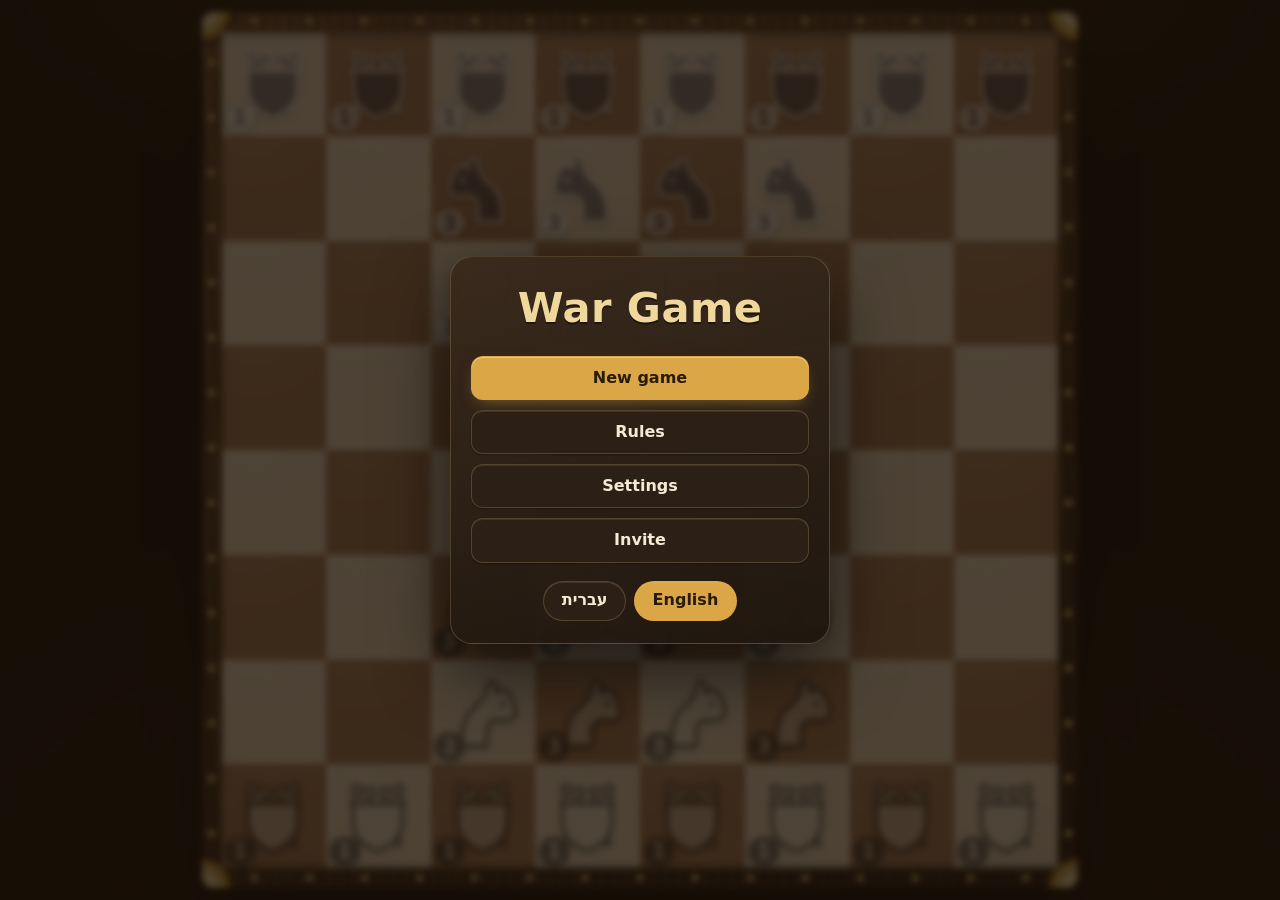
==== commit a1b38a21: "Version 2: health and strength, path movement, archers at range 2 that move and fire, one-window ove" ====
--- a/docs/index.html
+++ b/docs/index.html
@@ -5,16 +5,31 @@
 <meta name="viewport" content="width=device-width, initial-scale=1, viewport-fit=cover, user-scalable=no">
 <meta name="apple-mobile-web-app-capable" content="yes">
 <meta name="apple-mobile-web-app-status-bar-style" content="black-translucent">
+<meta name="apple-mobile-web-app-title" content="War Game">
 <meta name="mobile-web-app-capable" content="yes">
+<meta name="application-name" content="War Game">
 <meta name="format-detection" content="telephone=no">
 <meta name="color-scheme" content="dark">
-<meta name="theme-color" content="#141720">
+<meta name="theme-color" content="#141821">
 <title>War Game</title>
+<link rel="manifest" href="manifest.webmanifest">
+<link rel="apple-touch-icon" href="icons/apple-touch-icon.png">
+<link rel="icon" href="icons/icon-192.png">
 <style>
 /* =====================================================================
    War Game - all styles.
    Logical properties everywhere, so the interface mirrors in Hebrew.
    The board itself is always direction: ltr and never mirrors.
+
+   Order: tokens, shell, stage and board, pieces, marks, panel, overlays
+   (menu card, rules sheet, settings drawer, dialogs), form widgets,
+   EFFECTS (the animations), THEME SHELL (the tone of the page and the
+   panel per theme), THEME DECORATION (the board of each theme),
+   motion switches.
+
+   Every surface, every text color and every corner radius here is a token,
+   so a theme block can turn the whole interface parchment, paper, neon or
+   candy without touching the rules above it.
    ===================================================================== */
 
 /* ------------------------------------------------------------- tokens -- */
@@ -29,7 +44,7 @@
   --sq-dark: #a97e57;
 
   /* the shell */
-  --bg: #141720;
+  --bg: #141821;
   --bg-2: #1e2230;
   --bg-3: #272c3c;
   --fg: #f3f2ef;
@@ -44,16 +59,64 @@
   --fire-soft: rgba(235, 155, 38, 0.34);
   --heal: #4fc38c;
 
+  /* surfaces, text and shape - every theme block rewrites these */
+  --fg-2: #e2e3e8;
+  --soft: rgba(255, 255, 255, 0.055);
+  --soft-2: rgba(255, 255, 255, 0.12);
+  --card-bg: rgba(23, 27, 38, 0.92);
+  --code-bg: #11141d;
+  --scrim: rgba(8, 10, 16, 0.72);
+  --btn-inset: inset 0 1px 0 rgba(255, 255, 255, 0.06);
+  --btn-drop: 0 1px 2px rgba(0, 0, 0, 0.3);
+  --ov-shadow: 0 26px 70px rgba(0, 0, 0, 0.6);
+  --r-btn: 12px;
+  --r-pill: 999px;
+  --r-card: 20px;
+  --r-board: 16px;
+  --app-bg: radial-gradient(120% 90% at 50% -10%, #1d2233 0%, var(--bg) 60%);
+  --board-shadow:
+    0 22px 50px -14px rgba(0, 0, 0, 0.72),
+    0 0 0 1px rgba(0, 0, 0, 0.55),
+    inset 0 1px 0 rgba(255, 255, 255, 0.1);
+  --frame-mult: 0.019;
+  --frame-max: 12px;
+
+  /* the piece in its square and the badges on it */
+  --pc-size: 80%;
+  --pc-shadow: drop-shadow(0 2px 3px rgba(0, 0, 0, 0.45));
+  --pc-shadow-hi: drop-shadow(0 6px 8px rgba(0, 0, 0, 0.55));
+  /* --badge-bg and --badge-fg are deliberately left unset: a badge falls back
+     to the owner's own outline color, and only a theme that wants one fixed
+     badge for both players sets them */
+  --badge-ring: 0 0 0 1px rgba(0, 0, 0, 0.25);
+  --badge-r: 999px;
+  --hurt-bg: #e3a92f;
+  --hurt-fg: #2a1a03;
+  --str-bg: #7a1f1f;
+  --str-fg: #ffe9e0;
+
   /* one family for every mark drawn on a square */
   --ring-w: calc(var(--sq) * 0.055);
   --ring-glow: calc(var(--sq) * 0.2);
+  --dot-core: #fff;
+  --dot-halo: rgba(0, 0, 0, 0.45);
 
   /* viewport in px, kept fresh by ui.js; the fallbacks work on their own */
   --vh: 100vh;
   --vw: 100vw;
   /* one board square in px, set by ui.js */
   --sq: 40px;
-}
+
+  /* room the panel takes beside the board and under it */
+  --side-space: 330px;
+  --below-space: 250px;
+
+  --ov-fast: 0.16s;
+  --ov-slow: 0.23s;
+}
+
+/* with no game running the board has the whole stage to itself */
+body.no-game { --side-space: 48px; --below-space: 48px; }
 
 * { box-sizing: border-box; }
 
@@ -82,41 +145,9 @@
   padding-block-end: env(safe-area-inset-bottom);
   padding-inline-start: env(safe-area-inset-left);
   padding-inline-end: env(safe-area-inset-right);
-  background:
-    radial-gradient(120% 90% at 50% -10%, #1d2233 0%, var(--bg) 60%);
-}
-
-/* ------------------------------------------------------------ screens -- */
-
-.screen { display: none; flex: 1 1 auto; min-width: 0; min-height: 0; }
-.screen.is-active { display: flex; }
-
-/* -------------------------------------------------------------- menu --- */
-
-.screen--menu.is-active {
-  align-items: center;
-  justify-content: center;
-  padding: 20px;
-}
-
-.menu {
-  display: flex;
-  flex-direction: column;
-  gap: 22px;
-  inline-size: min(380px, 100%);
-  text-align: center;
-}
-
-.menu-title {
-  margin: 0;
-  font-size: clamp(2rem, 7vw, 3.1rem);
-  font-weight: 800;
-  letter-spacing: 0.01em;
-}
-
-.menu-buttons { display: flex; flex-direction: column; gap: 10px; }
-
-.lang-switch { display: flex; gap: 8px; justify-content: center; flex-wrap: wrap; }
+  background: var(--app-bg);
+  transition: background 0.3s ease;
+}
 
 /* ------------------------------------------------------------ buttons -- */
 
@@ -128,16 +159,15 @@
   color: var(--fg);
   background: var(--bg-2);
   border: 1px solid var(--line);
-  border-radius: 12px;
+  border-radius: var(--r-btn);
   padding: 0.62em 1.05em;
   min-block-size: 44px;
   cursor: pointer;
   touch-action: manipulation;
   text-align: center;
-  box-shadow:
-    inset 0 1px 0 rgba(255, 255, 255, 0.06),
-    0 1px 2px rgba(0, 0, 0, 0.3);
-  transition: background 0.15s ease, opacity 0.15s ease, box-shadow 0.15s ease;
+  box-shadow: var(--btn-inset), var(--btn-drop);
+  transition: background 0.15s ease, opacity 0.15s ease,
+              box-shadow 0.15s ease, transform 0.11s ease;
 }
 .btn:hover { background: var(--bg-3); }
 .btn:active {
@@ -154,9 +184,9 @@
   font-weight: 700;
   box-shadow:
     inset 0 1px 0 rgba(255, 255, 255, 0.35),
-    0 6px 16px -7px rgba(111, 168, 255, 0.85);
-}
-.btn--primary:hover { background: #8bb9ff; }
+    0 6px 16px -7px var(--accent-soft);
+}
+.btn--primary:hover { filter: brightness(1.12); }
 .btn--heal {
   background: var(--heal);
   color: #06231a;
@@ -165,10 +195,32 @@
     inset 0 1px 0 rgba(255, 255, 255, 0.3),
     0 6px 16px -7px rgba(79, 195, 140, 0.8);
 }
-.btn--ghost { background: transparent; border-color: transparent; box-shadow: none; }
 .btn--wide { inline-size: 100%; }
 .btn--small { min-block-size: 38px; padding: 0.42em 0.85em; font-size: 0.92rem; }
-
+.btn--small.is-on { background: var(--accent); color: var(--accent-ink); border-color: transparent; }
+
+.iconbtn {
+  appearance: none;
+  -webkit-appearance: none;
+  flex: 0 0 auto;
+  inline-size: 36px;
+  block-size: 36px;
+  display: inline-flex;
+  align-items: center;
+  justify-content: center;
+  padding: 0;
+  color: var(--fg);
+  background: var(--soft);
+  border: 1px solid var(--line);
+  border-radius: calc(var(--r-btn) - 2px);
+  cursor: pointer;
+  transition: background 0.15s ease, transform 0.12s ease;
+}
+.iconbtn:hover { background: var(--soft-2); transform: translateY(-1px); }
+.iconbtn:focus-visible { outline: 2px solid var(--accent); outline-offset: 2px; }
+.iconbtn svg { inline-size: 21px; block-size: 21px; display: block; }
+
+.lang-switch { display: flex; gap: 8px; justify-content: center; flex-wrap: wrap; }
 .lang-btn {
   appearance: none;
   -webkit-appearance: none;
@@ -177,19 +229,17 @@
   color: var(--fg);
   background: var(--bg-2);
   border: 1px solid var(--line);
-  border-radius: 999px;
+  border-radius: var(--r-pill);
   padding: 0.45em 1.1em;
   min-block-size: 40px;
   cursor: pointer;
+  box-shadow: var(--btn-inset);
 }
 .lang-btn.is-on { background: var(--accent); color: var(--accent-ink); border-color: transparent; }
 
-.icon-back { display: inline-block; margin-inline-end: 6px; }
-[dir="rtl"] .icon-back { transform: scaleX(-1); }
-
-/* --------------------------------------------------------- game layout - */
-
-.game {
+/* --------------------------------------------------- stage and board --- */
+
+.stage {
   flex: 1 1 auto;
   display: flex;
   align-items: center;
@@ -202,56 +252,31 @@
 }
 
 .board-wrap {
-  --board-size: max(180px, min(calc(var(--vh) - 22px), calc(var(--vw) - 330px)));
+  --board-size: max(180px, min(calc(var(--vh) - 24px), calc(var(--vw) - var(--side-space))));
   flex: 0 0 auto;
   inline-size: var(--board-size);
   block-size: var(--board-size);
-}
-
-.panel {
-  flex: 0 1 280px;
-  min-inline-size: 190px;
-  max-inline-size: 320px;
-  max-block-size: 100%;
-  display: flex;
-  flex-direction: column;
-  justify-content: space-between;
-  gap: 14px;
-  overflow-y: auto;
-}
-
-@media (orientation: portrait) {
-  .game { flex-direction: column; gap: 10px; }
-  .board-wrap {
-    --board-size: max(180px, min(calc(var(--vw) - 18px), calc(var(--vh) - 250px)));
-  }
-  .panel {
-    flex: 0 0 auto;
-    inline-size: min(100%, 560px);
-    max-inline-size: none;
-  }
-  .panel-actions .btn { flex: 1 1 22%; }
-  .panel-actions .btn--primary { flex: 1 1 22%; }
-}
-
-/* ---------------------------------------------------------- the board -- */
+  /* no transition on the size: ui.js measures the square from the board and
+     a size in flight would leave --sq behind */
+}
 
 .board {
   /* the frame is the border: the squares fill the padding box, so the
      square size ui.js measures stays the width of the grid itself */
-  --frame-w: clamp(4px, calc(var(--board-size, 480px) * 0.018), 11px);
+  --frame-w: clamp(4px, calc(var(--board-size, 480px) * var(--frame-mult)), var(--frame-max));
   position: relative;
   direction: ltr;
   inline-size: 100%;
   block-size: 100%;
   border: var(--frame-w) solid transparent;
-  border-radius: 16px;
+  border-radius: var(--r-board);
+  /* the frame is the transparent border: every background layer is laid out
+     over the border box, so a theme can decorate the band itself */
+  background-origin: border-box;
+  background-clip: border-box;
   background-image: linear-gradient(155deg, #4a5166 0%, #262c3c 46%, #151925 100%);
   overflow: hidden;
-  box-shadow:
-    0 22px 50px -14px rgba(0, 0, 0, 0.72),
-    0 0 0 1px rgba(0, 0, 0, 0.55),
-    inset 0 1px 0 rgba(255, 255, 255, 0.1);
+  box-shadow: var(--board-shadow);
   touch-action: manipulation;
   -webkit-user-select: none;
   user-select: none;
@@ -264,11 +289,11 @@
   position: absolute;
   inset: 0;
   pointer-events: none;
-  z-index: 3;
-  box-shadow:
+  z-index: 6;
+  box-shadow: var(--board-sink,
     inset 0 0 0 1px rgba(0, 0, 0, 0.38),
     inset 0 7px 12px -8px rgba(0, 0, 0, 0.75),
-    inset 0 -7px 12px -8px rgba(0, 0, 0, 0.45);
+    inset 0 -7px 12px -8px rgba(0, 0, 0, 0.45));
 }
 
 .squares {
@@ -279,11 +304,47 @@
   grid-template-rows: repeat(8, 1fr);
 }
 
+/* the one overlay drawn over the whole grid and under the pieces: the
+   vignette, the grain, the scanlines - each theme fills it in. It is taken
+   out of the grid flow, so it never counts as a ninth column. */
+.squares::after {
+  content: "";
+  position: absolute;
+  inset: 0;
+  z-index: 1;
+  pointer-events: none;
+  background: var(--board-veil, none);
+  mix-blend-mode: var(--board-veil-blend, normal);
+  opacity: var(--board-veil-op, 1);
+}
+
 .sq { position: relative; }
 .sq--light { background: var(--sq-light); }
 .sq--dark { background: var(--sq-dark); }
 
+/* the stack inside the board, from the squares up:
+   1 the theme veil over the grid, 2 the pieces, 3 the marks, 4 the effects,
+   5 the theme's veil over everything, 6 the frame's inner bevel, 7 the ribbon */
 .layer { position: absolute; inset: 0; pointer-events: none; }
+.pieces { z-index: 2; }
+.marks { z-index: 3; }
+.fx { z-index: 4; }
+
+/* the theme's overlay above the pieces: scanlines, bloom, a vignette */
+.board::before {
+  content: "";
+  position: absolute;
+  inset: 0;
+  z-index: 5;
+  pointer-events: none;
+  background: var(--board-over, none);
+  mix-blend-mode: var(--board-over-blend, normal);
+  opacity: var(--board-over-op, 1);
+}
+
+/* with no game on it the board is only a backdrop */
+body.no-game .board { pointer-events: none; }
+body.no-game .pieces { opacity: 0.55; filter: saturate(0.85); }
 
 /* coordinates */
 .coord {
@@ -294,6 +355,7 @@
   line-height: 1;
   opacity: 0.45;
   pointer-events: none;
+  z-index: 2;
 }
 .coord--file { inset-block-end: 6%; inset-inline-end: 8%; }
 .coord--rank { inset-block-start: 6%; inset-inline-start: 8%; }
@@ -301,21 +363,26 @@
 .sq--dark .coord { color: rgba(255, 255, 255, 0.9); }
 .board:not(.board--coords) .coord { display: none; }
 
-/* selection and hover */
+/* selection and the pieces that may still act */
 .sq--sel {
+  z-index: 2;
   box-shadow:
     inset 0 0 0 var(--ring-w) var(--accent),
-    inset 0 0 var(--ring-glow) var(--accent-soft);
-}
+    inset 0 0 var(--ring-glow) var(--accent-soft),
+    inset 0 0 0 calc(var(--ring-w) + 1px) rgba(0, 0, 0, 0.35);
+}
+/* on a pointer device, hovering a piece that may still act rings it */
 @media (hover: hover) {
-  .sq--act:hover::before {
+  .sq--act:hover::after {
     content: "";
     position: absolute;
-    inset: 8%;
+    inset: 7%;
+    pointer-events: none;
     border-radius: 50%;
     box-shadow:
-      inset 0 0 0 calc(var(--ring-w) * 0.6) rgba(255, 255, 255, 0.5),
-      inset 0 0 var(--ring-glow) rgba(255, 255, 255, 0.16);
+      inset 0 0 0 calc(var(--ring-w) * 0.55) rgba(255, 255, 255, 0.55),
+      inset 0 0 var(--ring-glow) rgba(255, 255, 255, 0.18),
+      inset 0 0 0 calc(var(--ring-w) * 0.55 + 1px) rgba(0, 0, 0, 0.28);
   }
 }
 
@@ -330,16 +397,17 @@
   display: flex;
   align-items: center;
   justify-content: center;
-  transition: transform 0.26s cubic-bezier(0.3, 0.7, 0.3, 1), opacity 0.22s linear;
-}
-.pc--used .piece { opacity: 0.45; filter: saturate(0.65); }
+  transition: transform 0.24s cubic-bezier(0.34, 0.72, 0.28, 1), opacity 0.2s linear;
+}
+.pc--used .piece { opacity: 0.42; filter: saturate(0.55) brightness(0.92); }
 
 .piece {
   position: relative;
   display: block;
-  inline-size: 88%;
-  block-size: 88%;
-  filter: drop-shadow(0 2px 3px rgba(0, 0, 0, 0.45));
+  inline-size: var(--pc-size);
+  block-size: var(--pc-size);
+  filter: var(--pc-shadow);
+  transition: transform 0.15s cubic-bezier(0.3, 1.3, 0.5, 1), filter 0.15s ease;
 }
 .piece[data-owner="0"] { color: var(--p0); --piece-outline: var(--p0-outline); }
 .piece[data-owner="1"] { color: var(--p1); --piece-outline: var(--p1-outline); }
@@ -355,31 +423,57 @@
   block-size: 44%;
 }
 
-/* a small pill in the piece's own outline tone: dark on a light piece,
-   light on a dark one, so it always reads without shouting */
+/* the bow of a piece that moved one step and kept its shot */
+.piece-bow {
+  position: absolute;
+  inset-block-start: -6%;
+  inset-inline-start: -6%;
+  inline-size: 38%;
+  block-size: 38%;
+  color: var(--fire);
+  filter: drop-shadow(0 1px 2px rgba(0, 0, 0, 0.75));
+}
+.piece-bow svg { inline-size: 100%; block-size: 100%; display: block; }
+
+/* the health badge at the bottom, the strength badge beside it */
 .badge {
   position: absolute;
-  inset-block-end: -3%;
-  inset-inline-start: -3%;
-  min-inline-size: 34%;
-  block-size: 30%;
   display: flex;
   align-items: center;
   justify-content: center;
-  padding: 0 0.3em;
-  border-radius: 999px;
-  background: var(--piece-outline, #171a22);
-  box-shadow: 0 0 0 1px rgba(0, 0, 0, 0.22);
-  font-size: calc(var(--sq) * 0.2);
+  gap: 0.1em;
+  padding: 0 0.32em;
+  min-inline-size: 36%;
+  block-size: 33%;
+  border-radius: var(--badge-r);
+  background: var(--badge-bg, var(--piece-outline, #171a22));
+  color: var(--badge-fg, currentColor);
+  box-shadow: var(--badge-ring);
+  font-size: calc(var(--sq) * 0.195);
   font-weight: 700;
   line-height: 1;
   letter-spacing: -0.01em;
   font-variant-numeric: tabular-nums;
 }
+.badge--hp { inset-block-end: -8%; inset-inline-start: -8%; }
 .badge--hurt {
-  background: #e3a92f;
-  color: #2a1a03;
-  box-shadow: 0 0 0 1px rgba(0, 0, 0, 0.3);
+  background: var(--hurt-bg);
+  color: var(--hurt-fg);
+  box-shadow: var(--badge-ring), var(--hurt-glow, 0 0 0 0 transparent);
+  animation: hurtBeat 2.1s ease-in-out infinite;
+}
+.badge--str {
+  inset-block-end: -8%;
+  inset-inline-end: -8%;
+  background: var(--str-bg);
+  color: var(--str-fg);
+  padding: 0 0.24em;
+}
+.badge .mark-ico {
+  inline-size: 0.95em;
+  block-size: 0.95em;
+  display: block;
+  flex: 0 0 auto;
 }
 
 /* -------------------------------------------------------- move marks --- */
@@ -391,16 +485,18 @@
   inline-size: 12.5%;
   block-size: 12.5%;
 }
+/* one family: a dot with a dark halo so it reads on a pale square and on a
+   dark one alike, and two rings of the same weight over it */
 .mark--move::after {
   content: "";
   position: absolute;
-  inset: 38%;
+  inset: 37%;
   border-radius: 50%;
-  background: rgba(255, 255, 255, 0.8);
+  background: var(--dot-core);
   box-shadow:
-    0 0 0 1px rgba(0, 0, 0, 0.2),
-    0 0 var(--ring-glow) rgba(255, 255, 255, 0.35),
-    0 1px 3px rgba(0, 0, 0, 0.4);
+    0 0 0 calc(var(--sq) * 0.022) var(--dot-halo),
+    0 0 var(--ring-glow) var(--dot-glow, rgba(255, 255, 255, 0.38)),
+    0 1px 3px rgba(0, 0, 0, 0.45);
 }
 .mark--attack::after,
 .mark--fire::after {
@@ -410,14 +506,18 @@
   border-radius: 50%;
   border: var(--ring-w) solid var(--danger);
   box-shadow:
+    0 0 0 1px rgba(0, 0, 0, 0.35),
     0 0 var(--ring-glow) var(--danger-soft),
     inset 0 0 var(--ring-glow) var(--danger-soft);
+  animation: ringBreathe 1.6s ease-in-out infinite;
 }
 .mark--fire::after {
   border-color: var(--fire);
   box-shadow:
+    0 0 0 1px rgba(0, 0, 0, 0.35),
     0 0 var(--ring-glow) var(--fire-soft),
     inset 0 0 var(--ring-glow) var(--fire-soft);
+  animation-duration: 1.25s;
 }
 .bowmark {
   position: absolute;
@@ -426,391 +526,13 @@
   inline-size: 32%;
   block-size: 32%;
   color: var(--fire);
-  --piece-outline: #2a1a05;
+  filter: drop-shadow(0 1px 2px rgba(0, 0, 0, 0.8));
   /* the bow itself takes the tap, so a target that may be both attacked and
      fired at still offers the two */
   pointer-events: auto;
   cursor: pointer;
 }
-
-/* ---------------------------------------------------------- the panel -- */
-
-.panel-top { display: flex; flex-direction: column; gap: 12px; }
-
-.turn-line {
-  display: flex;
-  align-items: center;
-  gap: 10px;
-  background: var(--bg-2);
-  border: 1px solid var(--line);
-  border-radius: 14px;
-  padding: 11px 13px;
-  font-weight: 700;
-  box-shadow:
-    inset 0 1px 0 rgba(255, 255, 255, 0.05),
-    0 2px 10px -6px rgba(0, 0, 0, 0.8);
-}
-.turn-name { flex: 1 1 auto; }
-.turn-number { color: var(--muted); font-weight: 600; font-size: 0.9rem; }
-
-.swatch {
-  display: inline-block;
-  inline-size: 1.25em;
-  block-size: 1.25em;
-  border-radius: 7px;
-  border: 1px solid rgba(255, 255, 255, 0.4);
-  flex: 0 0 auto;
-}
-.swatch--big {
-  inline-size: 56px;
-  block-size: 56px;
-  border-radius: 16px;
-  margin-inline: auto;
-}
-
-.combo { display: flex; flex-direction: column; gap: 8px; }
-.combo-row { display: flex; align-items: center; gap: 8px; flex-wrap: wrap; }
-.combo-label { color: var(--muted); font-size: 0.85rem; min-inline-size: 5.5em; }
-.chips { display: flex; gap: 6px; flex-wrap: wrap; }
-
-.chip {
-  display: inline-flex;
-  align-items: center;
-  gap: 6px;
-  padding: 4px 10px 4px 6px;
-  border-radius: 999px;
-  background: rgba(255, 255, 255, 0.07);
-  border: 1px solid rgba(255, 255, 255, 0.06);
-  font-size: 0.85rem;
-  font-weight: 600;
-}
-[dir="rtl"] .chip { padding: 4px 6px 4px 10px; }
-.chip--dim { opacity: 0.4; }
-.chip-ico {
-  position: relative;
-  display: block;
-  inline-size: 1.65em;
-  block-size: 1.65em;
-  flex: 0 0 auto;
-  color: var(--fg);
-  --piece-outline: rgba(0, 0, 0, 0.6);
-}
-
-.panel-msg {
-  margin: 0;
-  min-block-size: 1.3em;
-  color: var(--muted);
-  font-size: 0.9rem;
-  line-height: 1.35;
-}
-
-.panel-actions { display: flex; flex-wrap: wrap; gap: 10px; }
-.panel-actions .btn { flex: 1 1 45%; }
-.panel-actions .btn--primary { flex: 1 1 100%; }
-.panel-actions .btn--heal { flex: 1 1 100%; }
-
-/* ----------------------------------------------- rules and settings ---- */
-
-.screen--doc.is-active { flex-direction: column; }
-
-.doc-head {
-  display: flex;
-  align-items: center;
-  gap: 10px;
-  padding: 10px 14px;
-  border-block-end: 1px solid var(--line);
-  flex: 0 0 auto;
-}
-.doc-head h2 { margin: 0; font-size: 1.15rem; }
-
-.doc-body {
-  flex: 1 1 auto;
-  overflow-y: auto;
-  -webkit-overflow-scrolling: touch;
-  padding: 16px 16px 40px;
-  inline-size: 100%;
-  max-inline-size: 780px;
-  margin-inline: auto;
-}
-
-.doc-body h3 {
-  margin: 1.5em 0 0.4em;
-  font-size: 1.1rem;
-  color: var(--accent);
-}
-.doc-body h3:first-child { margin-block-start: 0.2em; }
-.doc-body p { margin: 0 0 0.7em; line-height: 1.7; color: #e2e3e8; text-align: start; }
-.doc-body ul { margin: 0 0 1em; padding-inline-start: 1.25em; line-height: 1.7; color: #e2e3e8; }
-.doc-body li { margin-block-end: 0.25em; }
-
-.rules-table { inline-size: 100%; border-collapse: collapse; margin: 0.3em 0 1em; }
-.rules-table th,
-.rules-table td {
-  text-align: start;
-  padding: 9px 10px;
-  border-block-end: 1px solid var(--line);
-}
-.rules-table th { color: var(--muted); font-size: 0.85rem; font-weight: 600; }
-.rules-table .num { text-align: center; font-variant-numeric: tabular-nums; }
-.rules-table .cell-piece { display: flex; align-items: center; gap: 8px; font-weight: 600; }
-
-.combo-list { display: flex; flex-direction: column; gap: 7px; margin: 0.3em 0 1em; }
-.combo-item {
-  display: flex;
-  align-items: center;
-  gap: 8px;
-  flex-wrap: wrap;
-  background: rgba(255, 255, 255, 0.05);
-  border-radius: 12px;
-  padding: 8px 10px;
-}
-.combo-plus { color: var(--muted); }
-
-.card {
-  background: var(--bg-2);
-  border: 1px solid var(--line);
-  border-radius: 16px;
-  padding: 14px;
-  margin-block-end: 14px;
-  display: flex;
-  flex-direction: column;
-  gap: 10px;
-}
-.card h3 { margin: 0; font-size: 1rem; color: var(--fg); }
-
-.fields { display: grid; grid-template-columns: repeat(auto-fit, minmax(160px, 1fr)); gap: 10px; }
-.field {
-  display: flex;
-  align-items: center;
-  justify-content: space-between;
-  gap: 10px;
-  background: rgba(255, 255, 255, 0.05);
-  border-radius: 12px;
-  padding: 8px 10px;
-  font-size: 0.92rem;
-}
-.field input[type="color"] {
-  inline-size: 56px;
-  block-size: 34px;
-  padding: 0;
-  border: 1px solid var(--line);
-  border-radius: 8px;
-  background: none;
-  cursor: pointer;
-  flex: 0 0 auto;
-}
-
-.switch { display: flex; align-items: center; gap: 10px; cursor: pointer; font-size: 0.95rem; }
-.switch input { inline-size: 22px; block-size: 22px; accent-color: var(--accent); flex: 0 0 auto; }
-
-.presets { display: grid; grid-template-columns: repeat(auto-fit, minmax(120px, 1fr)); gap: 8px; }
-.preset {
-  appearance: none;
-  -webkit-appearance: none;
-  font: inherit;
-  font-weight: 600;
-  color: var(--fg);
-  background: var(--bg-3);
-  border: 1px solid var(--line);
-  border-radius: 12px;
-  padding: 8px;
-  cursor: pointer;
-  display: flex;
-  align-items: center;
-  gap: 8px;
-  min-block-size: 44px;
-}
-.preset-swatches { display: flex; flex: 0 0 auto; border-radius: 6px; overflow: hidden; }
-.preset-swatches i { inline-size: 12px; block-size: 22px; display: block; }
-
-.note { margin: 0; color: var(--muted); font-size: 0.85rem; line-height: 1.5; }
-.note--live { min-block-size: 1.2em; color: var(--accent); }
-
-.code {
-  inline-size: 100%;
-  font-family: ui-monospace, "SFMono-Regular", Menlo, Consolas, monospace;
-  font-size: 0.8rem;
-  line-height: 1.4;
-  color: var(--fg);
-  background: #11141d;
-  border: 1px solid var(--line);
-  border-radius: 10px;
-  padding: 8px;
-  resize: vertical;
-  word-break: break-all;
-}
-.row { display: flex; gap: 8px; flex-wrap: wrap; }
-
-/* ---------------------------------------------------------- overlays --- */
-
-.overlay {
-  position: absolute;
-  inset: 0;
-  z-index: 20;
-  display: flex;
-  align-items: center;
-  justify-content: center;
-  padding: 16px;
-  background: rgba(8, 10, 16, 0.74);
-  -webkit-backdrop-filter: blur(3px);
-  backdrop-filter: blur(3px);
-}
-.overlay[hidden] { display: none; }
-
-.dialog {
-  inline-size: min(430px, 100%);
-  max-block-size: 100%;
-  overflow-y: auto;
-  background: var(--bg-2);
-  border: 1px solid var(--line);
-  border-radius: 20px;
-  padding: 18px;
-  display: flex;
-  flex-direction: column;
-  gap: 12px;
-  text-align: center;
-  box-shadow: 0 20px 60px rgba(0, 0, 0, 0.55);
-}
-.dialog h2 { margin: 0; font-size: 1.25rem; }
-.dialog p { margin: 0; color: var(--muted); font-size: 0.92rem; line-height: 1.5; }
-
-.merge-piece {
-  position: relative;
-  inline-size: 92px;
-  block-size: 92px;
-  margin-inline: auto;
-  display: flex;
-  align-items: center;
-  justify-content: center;
-}
-.merge-choices { display: flex; gap: 8px; }
-.merge-choice {
-  appearance: none;
-  -webkit-appearance: none;
-  font: inherit;
-  color: var(--fg);
-  flex: 1 1 0;
-  display: flex;
-  flex-direction: column;
-  align-items: center;
-  gap: 6px;
-  padding: 10px 6px;
-  border-radius: 14px;
-  border: 1px solid var(--line);
-  background: rgba(255, 255, 255, 0.05);
-  cursor: pointer;
-}
-.merge-choice:hover { background: rgba(255, 255, 255, 0.1); }
-.merge-choice .chip-ico {
-  inline-size: 44px;
-  block-size: 44px;
-  color: var(--p-cur, var(--fg));
-  --piece-outline: var(--p-cur-outline, rgba(0, 0, 0, 0.6));
-}
-.merge-name { font-weight: 700; font-size: 0.95rem; }
-.merge-stats {
-  font-size: 0.74rem;
-  color: var(--muted);
-  line-height: 1.4;
-  font-variant-numeric: tabular-nums;
-}
-
-/* ------------------------------------------------------------ effects -- */
-
-.fx { overflow: hidden; }
-
-.float {
-  position: absolute;
-  font-weight: 800;
-  font-size: calc(var(--sq) * 0.4);
-  line-height: 1;
-  color: #fff;
-  text-shadow: 0 1px 3px rgba(0, 0, 0, 0.85);
-  animation: floatUp 0.72s ease-out forwards;
-  white-space: nowrap;
-}
-.float--loss { color: #ff8d7f; }
-.float--heal { color: #7bf0bb; }
-
-@keyframes floatUp {
-  0% { opacity: 0; transform: translate(-50%, -30%) scale(0.85); }
-  18% { opacity: 1; }
-  100% { opacity: 0; transform: translate(-50%, -165%) scale(1.05); }
-}
-
-.shot {
-  position: absolute;
-  block-size: calc(var(--sq) * 0.085);
-  border-radius: 99px;
-  background: linear-gradient(90deg, rgba(235, 155, 38, 0), var(--fire));
-  transform-origin: 0 50%;
-  animation: shotFly 0.26s ease-out forwards;
-}
-@keyframes shotFly {
-  from { transform: rotate(var(--ang)) scaleX(0); opacity: 0.2; }
-  to { transform: rotate(var(--ang)) scaleX(1); opacity: 1; }
-}
-
-.hitflash {
-  position: absolute;
-  inset-block-start: 0;
-  left: 0;
-  inline-size: 12.5%;
-  block-size: 12.5%;
-  border-radius: 12%;
-  background: rgba(255, 255, 255, 0.65);
-  animation: flashOut 0.3s ease-out forwards;
-}
-@keyframes flashOut {
-  from { opacity: 0.8; }
-  to { opacity: 0; }
-}
-
-.ring {
-  position: absolute;
-  border-radius: 50%;
-  border: calc(var(--sq) * 0.06) solid var(--heal);
-  animation: ringPulse 0.55s ease-out forwards;
-}
-@keyframes ringPulse {
-  from { transform: scale(0.45); opacity: 0.95; }
-  to { transform: scale(1.3); opacity: 0; }
-}
-
-.spark {
-  position: absolute;
-  inline-size: calc(var(--sq) * 0.13);
-  block-size: calc(var(--sq) * 0.13);
-  border-radius: 50%;
-  animation: sparkOut 0.5s ease-out forwards;
-}
-@keyframes sparkOut {
-  from { transform: translate(-50%, -50%) scale(1); opacity: 1; }
-  to { transform: translate(calc(-50% + var(--dx)), calc(-50% + var(--dy))) scale(0.2); opacity: 0; }
-}
-
-.banner {
-  position: absolute;
-  inset-block-start: 41%;
-  left: 0;
-  right: 0;
-  block-size: 18%;
-  display: flex;
-  align-items: center;
-  justify-content: center;
-  font-size: calc(var(--sq) * 0.5);
-  font-weight: 800;
-  opacity: 0;
-  pointer-events: none;
-  box-shadow: 0 6px 24px rgba(0, 0, 0, 0.4);
-}
-.banner.is-on { animation: bannerSweep 0.75s ease-in-out; }
-@keyframes bannerSweep {
-  0% { opacity: 0; transform: translateX(-24%); }
-  22% { opacity: 1; transform: none; }
-  72% { opacity: 1; transform: none; }
-  100% { opacity: 0; transform: translateX(24%); }
-}
+.bowmark svg { inline-size: 100%; block-size: 100%; display: block; }
 
 .heal-btn {
   position: absolute;
@@ -842,6 +564,1331 @@
   white-space: nowrap;
 }
 
+/* ---------------------------------------------------------- the panel -- */
+
+.panel {
+  flex: 0 1 300px;
+  min-inline-size: 200px;
+  max-inline-size: 330px;
+  max-block-size: 100%;
+  display: flex;
+  flex-direction: column;
+  justify-content: space-between;
+  gap: 14px;
+  overflow-y: auto;
+}
+.panel[hidden] { display: none; }
+
+.panel-top { display: flex; flex-direction: column; gap: 12px; }
+
+.turn-line {
+  display: flex;
+  align-items: center;
+  gap: 8px;
+  background: var(--bg-2);
+  border: 1px solid var(--line);
+  border-radius: var(--r-btn);
+  padding: 9px 11px;
+  font-weight: 700;
+  box-shadow: var(--btn-inset), 0 2px 10px -6px rgba(0, 0, 0, 0.8);
+}
+.turn-name { flex: 1 1 auto; min-inline-size: 0; }
+.turn-number { color: var(--muted); font-weight: 600; font-size: 0.9rem; }
+
+.swatch {
+  display: inline-block;
+  inline-size: 1.25em;
+  block-size: 1.25em;
+  border-radius: 7px;
+  border: 1px solid rgba(255, 255, 255, 0.4);
+  flex: 0 0 auto;
+}
+.swatch--big {
+  inline-size: 56px;
+  block-size: 56px;
+  border-radius: 16px;
+  margin-inline: auto;
+}
+
+.combo { display: flex; flex-direction: column; gap: 8px; }
+.combo-row { display: flex; align-items: center; gap: 8px; flex-wrap: wrap; }
+.combo-label { color: var(--muted); font-size: 0.85rem; min-inline-size: 5.5em; }
+.chips { display: flex; gap: 6px; flex-wrap: wrap; }
+
+.chip {
+  display: inline-flex;
+  align-items: center;
+  gap: 6px;
+  padding: 4px 10px 4px 6px;
+  border-radius: var(--r-pill);
+  background: var(--soft);
+  border: 1px solid var(--line);
+  font-size: 0.85rem;
+  font-weight: 600;
+}
+[dir="rtl"] .chip { padding: 4px 6px 4px 10px; }
+.chip--dim { opacity: 0.4; }
+.chip-ico {
+  position: relative;
+  display: block;
+  inline-size: 1.65em;
+  block-size: 1.65em;
+  flex: 0 0 auto;
+  color: var(--ico-fg, var(--fg));
+  --piece-outline: var(--ico-outline, rgba(0, 0, 0, 0.6));
+}
+
+.panel-msg {
+  margin: 0;
+  min-block-size: 1.3em;
+  color: var(--muted);
+  font-size: 0.9rem;
+  line-height: 1.35;
+}
+
+.panel-actions { display: flex; flex-wrap: wrap; gap: 10px; }
+.panel-actions .btn { flex: 1 1 45%; }
+.panel-actions .btn--primary { flex: 1 1 100%; }
+.panel-actions .btn--heal { flex: 1 1 100%; }
+
+/* ------------------------------------------------- portrait and phone -- */
+
+@media (orientation: portrait) {
+  .stage { flex-direction: column; gap: 10px; }
+  .board-wrap {
+    --board-size: max(180px, min(calc(var(--vw) - 20px), calc(var(--vh) - var(--below-space))));
+  }
+  .panel {
+    flex: 0 0 auto;
+    inline-size: min(100%, 560px);
+    max-inline-size: none;
+  }
+  .panel-actions .btn { flex: 1 1 22%; }
+  .panel-actions .btn--primary { flex: 1 1 22%; }
+}
+
+/* a phone: the board takes the width, the panel is a bar under it */
+@media (max-width: 600px) {
+  :root { --below-space: 200px; }
+  body.no-game { --below-space: 30px; }
+  .stage { flex-direction: column; gap: 6px; padding: 4px; }
+  .board-wrap {
+    --board-size: max(160px, min(calc(var(--vw) - 8px), calc(var(--vh) - var(--below-space))));
+  }
+  /* a phone keeps each theme's character, only smaller */
+  .board { border-radius: min(var(--r-board), 16px); }
+  .panel {
+    flex: 0 0 auto;
+    inline-size: 100%;
+    max-inline-size: none;
+    gap: 6px;
+  }
+  .panel-top { gap: 6px; }
+  .turn-line { padding: 6px 9px; border-radius: 11px; font-size: 0.92rem; }
+  .iconbtn { inline-size: 32px; block-size: 32px; }
+  .combo { flex-direction: row; gap: 10px; flex-wrap: wrap; }
+  .combo-label { min-inline-size: 0; }
+  .chip { font-size: 0.78rem; padding: 2px 8px 2px 4px; }
+  [dir="rtl"] .chip { padding: 2px 4px 2px 8px; }
+  .chip-ico { inline-size: 1.4em; block-size: 1.4em; }
+  .panel-msg { font-size: 0.82rem; min-block-size: 1.1em; }
+  .panel-actions { gap: 6px; }
+  .panel-actions .btn,
+  .panel-actions .btn--primary,
+  .panel-actions .btn--heal {
+    flex: 1 1 22%;
+    min-block-size: 40px;
+    padding: 0.4em 0.5em;
+    font-size: 0.88rem;
+    border-radius: 10px;
+  }
+}
+
+/* ---------------------------------------------------------- overlays --- */
+
+.overlay {
+  position: absolute;
+  inset: 0;
+  z-index: 20;
+  display: flex;
+  align-items: center;
+  justify-content: center;
+  padding: 16px;
+  background: var(--scrim);
+  -webkit-backdrop-filter: blur(3px);
+  backdrop-filter: blur(3px);
+  opacity: 0;
+  transition: opacity var(--ov-slow) ease;
+}
+.overlay.is-open { opacity: 1; }
+.overlay[hidden] { display: none; }
+/* the menu waits behind a sheet, a drawer or a dialog opened from it */
+.overlay--menu.is-under { opacity: 0; pointer-events: none; }
+
+/* the card of the menu and the dialogs */
+.card-pop,
+.dialog {
+  transform: translateY(12px) scale(0.965);
+  transition: transform var(--ov-slow) cubic-bezier(0.18, 0.9, 0.28, 1.08);
+}
+.overlay.is-open .card-pop,
+.overlay.is-open .dialog { transform: none; }
+
+.menu {
+  position: relative;
+  display: flex;
+  flex-direction: column;
+  gap: 18px;
+  inline-size: min(380px, 100%);
+  max-block-size: 100%;
+  overflow-y: auto;
+  text-align: center;
+  background: var(--card-bg);
+  border: 1px solid var(--line);
+  border-radius: calc(var(--r-card) + 2px);
+  padding: 22px 20px;
+  box-shadow: var(--ov-shadow);
+}
+.menu-title {
+  margin: 0;
+  font-size: clamp(1.7rem, 6vw, 2.6rem);
+  font-weight: 800;
+  letter-spacing: 0.01em;
+  color: var(--title-fg, var(--fg));
+  text-shadow: var(--title-shadow, none);
+}
+.menu-buttons { display: flex; flex-direction: column; gap: 10px; }
+.menu-buttons[hidden] { display: none; }
+.menu-confirm { display: flex; flex-direction: column; gap: 10px; }
+.menu-confirm[hidden] { display: none; }
+.menu-confirm p { margin: 0 0 2px; color: var(--muted); font-size: 0.95rem; }
+
+/* the rules sheet */
+.overlay--sheet { padding: 12px; }
+.sheet {
+  inline-size: min(760px, 100%);
+  max-block-size: min(88vh, calc(var(--vh) - 40px));
+  display: flex;
+  flex-direction: column;
+  background: var(--card-bg);
+  border: 1px solid var(--line);
+  border-radius: var(--r-card);
+  overflow: hidden;
+  box-shadow: var(--ov-shadow);
+  transform: translateY(16px);
+  opacity: 0.6;
+  transition: transform var(--ov-slow) cubic-bezier(0.2, 0.8, 0.3, 1),
+              opacity var(--ov-slow) ease;
+}
+.overlay--sheet.is-open .sheet { transform: none; opacity: 1; }
+
+.sheet-head {
+  display: flex;
+  align-items: center;
+  gap: 10px;
+  padding: 10px 14px;
+  border-block-end: 1px solid var(--line);
+  flex: 0 0 auto;
+}
+.sheet-head h2 { margin: 0; font-size: 1.1rem; flex: 1 1 auto; }
+
+.doc-body {
+  flex: 1 1 auto;
+  overflow-y: auto;
+  -webkit-overflow-scrolling: touch;
+  padding: 14px 18px 30px;
+}
+.doc-body h3 {
+  margin: 1.4em 0 0.4em;
+  font-size: 1.08rem;
+  color: var(--accent);
+}
+.doc-body h3:first-child { margin-block-start: 0.2em; }
+.doc-body p { margin: 0 0 0.7em; line-height: 1.7; color: var(--fg-2); text-align: start; }
+.doc-body ul { margin: 0 0 1em; padding-inline-start: 1.25em; line-height: 1.7; color: var(--fg-2); }
+.doc-body li { margin-block-end: 0.25em; }
+
+.rules-table { inline-size: 100%; border-collapse: collapse; margin: 0.3em 0 1em; }
+.rules-table th,
+.rules-table td {
+  text-align: start;
+  padding: 8px 8px;
+  border-block-end: 1px solid var(--line);
+}
+.rules-table th { color: var(--muted); font-size: 0.82rem; font-weight: 600; }
+.rules-table .num { text-align: center; font-variant-numeric: tabular-nums; }
+.rules-table .cell-piece { display: flex; align-items: center; gap: 8px; font-weight: 600; }
+/* six columns fit a phone only this tight */
+@media (max-width: 600px) {
+  .rules-table th,
+  .rules-table td { padding: 8px 4px; }
+  .rules-table .cell-piece { gap: 5px; }
+}
+
+.combo-list { display: flex; flex-direction: column; gap: 7px; margin: 0.3em 0 1em; }
+.combo-item {
+  display: flex;
+  align-items: center;
+  gap: 8px;
+  flex-wrap: wrap;
+  background: var(--soft);
+  border: 1px solid var(--line);
+  border-radius: var(--r-btn);
+  padding: 8px 10px;
+}
+.combo-plus { color: var(--muted); }
+
+/* the settings drawer: from the inline end in landscape, from the bottom
+   in portrait, always over the panel and never over the whole board */
+.overlay--drawer {
+  padding: 0;
+  align-items: stretch;
+  justify-content: flex-end;
+  background: rgba(8, 10, 16, 0.38);
+  -webkit-backdrop-filter: none;
+  backdrop-filter: none;
+}
+.drawer {
+  inline-size: min(420px, 100%);
+  max-block-size: 100%;
+  display: flex;
+  flex-direction: column;
+  background: var(--card-bg);
+  border-inline-start: 1px solid var(--line);
+  box-shadow: -18px 0 50px rgba(0, 0, 0, 0.5);
+  transform: translateX(100%);
+  transition: transform var(--ov-slow) cubic-bezier(0.2, 0.86, 0.3, 1);
+}
+[dir="rtl"] .drawer { transform: translateX(-100%); box-shadow: 18px 0 50px rgba(0, 0, 0, 0.5); }
+.overlay--drawer.is-open .drawer { transform: none; }
+
+.drawer-body {
+  flex: 1 1 auto;
+  overflow-y: auto;
+  -webkit-overflow-scrolling: touch;
+  padding: 14px 14px 30px;
+}
+
+@media (orientation: portrait) {
+  .overlay--drawer { align-items: flex-end; justify-content: stretch; }
+  .drawer {
+    inline-size: 100%;
+    max-block-size: min(82vh, calc(var(--vh) - 60px));
+    border-inline-start: 0;
+    border-block-start: 1px solid var(--line);
+    border-start-start-radius: 20px;
+    border-start-end-radius: 20px;
+    box-shadow: 0 -18px 50px rgba(0, 0, 0, 0.5);
+    transform: translateY(100%);
+  }
+  [dir="rtl"] .drawer { transform: translateY(100%); box-shadow: 0 -18px 50px rgba(0, 0, 0, 0.5); }
+}
+
+/* the dialogs */
+.dialog {
+  inline-size: min(430px, 100%);
+  max-block-size: 100%;
+  overflow-y: auto;
+  background: var(--card-bg);
+  border: 1px solid var(--line);
+  border-radius: var(--r-card);
+  padding: 18px;
+  display: flex;
+  flex-direction: column;
+  gap: 12px;
+  text-align: center;
+  box-shadow: var(--ov-shadow);
+}
+.dialog h2 { margin: 0; font-size: 1.25rem; }
+.dialog p { margin: 0; color: var(--muted); font-size: 0.92rem; line-height: 1.5; }
+
+.merge-piece {
+  position: relative;
+  inline-size: 92px;
+  block-size: 92px;
+  margin-inline: auto;
+  display: flex;
+  align-items: center;
+  justify-content: center;
+  --sq: 92px;
+}
+.merge-choices { display: flex; gap: 8px; }
+.merge-choice {
+  appearance: none;
+  -webkit-appearance: none;
+  font: inherit;
+  color: var(--fg);
+  flex: 1 1 0;
+  display: flex;
+  flex-direction: column;
+  align-items: center;
+  gap: 6px;
+  padding: 10px 6px;
+  border-radius: var(--r-btn);
+  border: 1px solid var(--line);
+  background: var(--soft);
+  cursor: pointer;
+  transition: background 0.14s ease, transform 0.14s ease;
+}
+.merge-choice:hover { background: var(--soft-2); transform: translateY(-2px); }
+.merge-choice .chip-ico {
+  inline-size: 44px;
+  block-size: 44px;
+  color: var(--p-cur, var(--fg));
+  --piece-outline: var(--p-cur-outline, rgba(0, 0, 0, 0.6));
+}
+.merge-name { font-weight: 700; font-size: 0.95rem; }
+.merge-stats {
+  font-size: 0.74rem;
+  color: var(--muted);
+  line-height: 1.45;
+  font-variant-numeric: tabular-nums;
+}
+
+.invite-text {
+  text-align: start;
+  white-space: pre-wrap;
+  word-break: break-word;
+  max-block-size: 40vh;
+  overflow-y: auto;
+  margin: 0;
+}
+.row--center { justify-content: center; }
+
+/* --------------------------------------------------- the form widgets -- */
+
+.card {
+  background: var(--soft);
+  border: 1px solid var(--line);
+  border-radius: var(--r-btn);
+  padding: 14px;
+  margin-block-end: 14px;
+  display: flex;
+  flex-direction: column;
+  gap: 10px;
+}
+.card h3 { margin: 0; font-size: 1rem; color: var(--fg); }
+.card h4 {
+  margin: 0.3em 0 -0.2em;
+  font-size: 0.82rem;
+  font-weight: 600;
+  color: var(--muted);
+}
+
+.themes { display: grid; grid-template-columns: repeat(auto-fit, minmax(92px, 1fr)); gap: 8px; }
+.theme-btn {
+  appearance: none;
+  -webkit-appearance: none;
+  font: inherit;
+  color: var(--fg);
+  background: var(--bg-3);
+  border: 1px solid var(--line);
+  border-radius: var(--r-btn);
+  padding: 6px;
+  cursor: pointer;
+  display: flex;
+  flex-direction: column;
+  align-items: center;
+  gap: 5px;
+  transition: transform 0.14s ease, box-shadow 0.14s ease;
+}
+.theme-btn:hover { transform: translateY(-2px); }
+.theme-btn.is-on { border-color: var(--accent); box-shadow: 0 0 0 2px var(--accent); }
+.theme-view {
+  position: relative;
+  inline-size: 100%;
+  block-size: 42px;
+  border-radius: 8px;
+  overflow: hidden;
+  display: flex;
+}
+.theme-piece {
+  position: relative;
+  flex: 1 1 50%;
+  display: block;
+  padding: 4px;
+}
+.theme-piece svg { inline-size: 100%; block-size: 100%; display: block; }
+.theme-name { font-size: 0.8rem; font-weight: 600; }
+
+.fields { display: grid; grid-template-columns: repeat(auto-fit, minmax(150px, 1fr)); gap: 10px; }
+.field {
+  display: flex;
+  align-items: center;
+  justify-content: space-between;
+  gap: 10px;
+  background: var(--soft);
+  border: 1px solid var(--line);
+  border-radius: var(--r-btn);
+  padding: 8px 10px;
+  font-size: 0.9rem;
+}
+.field input[type="color"] {
+  inline-size: 56px;
+  block-size: 34px;
+  padding: 0;
+  border: 1px solid var(--line);
+  border-radius: 8px;
+  background: none;
+  cursor: pointer;
+  flex: 0 0 auto;
+}
+
+.switch { display: flex; align-items: center; gap: 10px; cursor: pointer; font-size: 0.95rem; }
+.switch input { inline-size: 22px; block-size: 22px; accent-color: var(--accent); flex: 0 0 auto; }
+
+.presets { display: grid; grid-template-columns: repeat(auto-fit, minmax(118px, 1fr)); gap: 8px; }
+.preset {
+  appearance: none;
+  -webkit-appearance: none;
+  font: inherit;
+  font-weight: 600;
+  color: var(--fg);
+  background: var(--bg-3);
+  border: 1px solid var(--line);
+  border-radius: var(--r-btn);
+  padding: 8px;
+  cursor: pointer;
+  display: flex;
+  align-items: center;
+  gap: 8px;
+  min-block-size: 44px;
+  font-size: 0.9rem;
+  transition: transform 0.14s ease;
+}
+.preset:hover { transform: translateY(-2px); }
+.preset-swatches { display: flex; flex: 0 0 auto; border-radius: 6px; overflow: hidden; }
+.preset-swatches i { inline-size: 12px; block-size: 22px; display: block; }
+
+.note { margin: 0; color: var(--muted); font-size: 0.85rem; line-height: 1.5; }
+.note--live { min-block-size: 1.2em; color: var(--accent); }
+
+.code {
+  inline-size: 100%;
+  font-family: ui-monospace, "SFMono-Regular", Menlo, Consolas, monospace;
+  font-size: 0.8rem;
+  line-height: 1.4;
+  color: var(--fg);
+  background: var(--code-bg);
+  border: 1px solid var(--line);
+  border-radius: 10px;
+  padding: 8px;
+  resize: vertical;
+  word-break: break-all;
+}
+.row { display: flex; gap: 8px; flex-wrap: wrap; }
+
+/* =====================================================================
+   EFFECTS - every animation of the game lives in this block.
+   Each one is driven by a small function in ui.js; the looks are here.
+   Nothing runs longer than about 600 ms, so a turn on an iPad never waits
+   for the screen. A theme colours an effect through the --fx-* tokens it
+   sets in its own block further down.
+   ===================================================================== */
+
+.fx { overflow: hidden; }
+
+/* --- the piece itself ------------------------------------------------- */
+
+/* the piece that is moving lifts off the board */
+.pc--moving { z-index: 4; }
+.pc--moving .piece {
+  animation: none;
+  transform: translateY(-10%) scale(1.09);
+  filter: var(--pc-shadow-move, drop-shadow(0 9px 10px rgba(0, 0, 0, 0.55)));
+}
+
+/* the selected piece bobs, with a little sway so it reads as alive */
+.pc--sel { z-index: 3; }
+.pc--sel .piece { animation: bob 1.25s ease-in-out infinite; }
+@keyframes bob {
+  0%, 100% { transform: translateY(0) rotate(0deg); }
+  32% { transform: translateY(-9%) rotate(-2deg); }
+  66% { transform: translateY(-3%) rotate(2deg); }
+}
+
+/* a piece that took a hit shakes */
+.pc--shake { z-index: 4; }
+.pc--shake .piece { animation: shake 0.28s cubic-bezier(0.36, 0.07, 0.19, 0.97); }
+@keyframes shake {
+  0%, 100% { transform: translateX(0) rotate(0deg); }
+  16% { transform: translateX(-12%) rotate(-6deg); }
+  38% { transform: translateX(10%) rotate(5deg); }
+  62% { transform: translateX(-6%) rotate(-3deg); }
+  84% { transform: translateX(3%) rotate(1deg); }
+}
+
+/* the merged piece scales in past its size and settles */
+.pc--pop { z-index: 4; }
+.pc--pop .piece { animation: pop 0.42s cubic-bezier(0.2, 1.6, 0.35, 1); }
+@keyframes pop {
+  0% { transform: scale(0.3) rotate(-14deg); opacity: 0.3; }
+  55% { transform: scale(1.16) rotate(4deg); opacity: 1; }
+  100% { transform: scale(1) rotate(0deg); opacity: 1; }
+}
+
+/* the bow of a kept shot pulses */
+.piece-bow { animation: bowPulse 1.2s ease-in-out infinite; }
+@keyframes bowPulse {
+  0%, 100% { opacity: 0.7; transform: scale(0.93); }
+  50% { opacity: 1; transform: scale(1.17); }
+}
+
+/* the amber badge of a hurt piece beats, so a wound is never missed */
+@keyframes hurtBeat {
+  0%, 82%, 100% { transform: scale(1); }
+  88% { transform: scale(1.16); }
+  94% { transform: scale(0.97); }
+}
+
+/* hover on a pointer device lifts the piece */
+@media (hover: hover) {
+  .pc:hover { z-index: 3; }
+  .pc:hover .piece {
+    transform: translateY(-8%) scale(1.07);
+    filter: var(--pc-shadow-hi);
+  }
+}
+
+/* --- the marks on the squares ----------------------------------------- */
+
+/* the dots of the legal squares pulse, out of step with each other */
+.mark--move::after { animation: dotPulse 1.5s ease-in-out infinite; }
+.mark--move:nth-child(2n)::after { animation-delay: -0.35s; }
+.mark--move:nth-child(3n)::after { animation-delay: -0.7s; }
+.mark--move:nth-child(5n)::after { animation-delay: -1.05s; }
+@keyframes dotPulse {
+  0%, 100% { transform: scale(0.78); opacity: 0.68; }
+  50% { transform: scale(1.16); opacity: 1; }
+}
+
+/* the attack and fire rings breathe on the same beat */
+@keyframes ringBreathe {
+  0%, 100% { transform: scale(0.95); }
+  50% { transform: scale(1.04); }
+}
+
+/* --- what the effects layer draws -------------------------------------- */
+
+/* floating numbers: a quick pop up, then the drift */
+.float {
+  position: absolute;
+  font-weight: 800;
+  font-size: calc(var(--sq) * 0.42);
+  line-height: 1;
+  color: #fff;
+  text-shadow:
+    0 1px 3px rgba(0, 0, 0, 0.85),
+    0 0 calc(var(--sq) * 0.09) rgba(0, 0, 0, 0.55);
+  animation: floatUp 0.72s cubic-bezier(0.14, 0.86, 0.3, 1) forwards;
+  white-space: nowrap;
+  filter: var(--fx-glow, none);
+}
+.float--loss { color: var(--fx-loss, #ff8d7f); }
+.float--heal { color: var(--fx-heal-num, #7bf0bb); }
+@keyframes floatUp {
+  0% { opacity: 0; transform: translate(-50%, -18%) scale(0.55); }
+  24% { opacity: 1; transform: translate(-50%, -78%) scale(1.18); }
+  42% { transform: translate(-50%, -98%) scale(1); }
+  100% { opacity: 0; transform: translate(-50%, -190%) scale(0.92); }
+}
+
+/* the arrow: fletching, an arc across the shot, turning into its flight */
+.arrow {
+  position: absolute;
+  left: 0;
+  top: 0;
+  transform-origin: 50% 50%;
+  animation: arrowFly 0.3s cubic-bezier(0.4, 0.05, 0.7, 0.6) forwards;
+  filter: drop-shadow(0 2px 2px rgba(0, 0, 0, 0.55)) var(--fx-glow, none);
+}
+.arrow svg { inline-size: 100%; block-size: 100%; display: block; }
+@keyframes arrowFly {
+  0% {
+    transform: translate(var(--x0), var(--y0))
+               rotate(calc(var(--ang) - 17deg)) scale(0.7);
+    opacity: 0;
+  }
+  12% { opacity: 1; }
+  50% { transform: translate(var(--xm), var(--ym)) rotate(var(--ang)) scale(1); }
+  100% {
+    transform: translate(var(--x1), var(--y1))
+               rotate(calc(var(--ang) + 15deg)) scale(1);
+    opacity: 1;
+  }
+}
+
+/* the burst where the arrow lands */
+.burst {
+  position: absolute;
+  inline-size: calc(var(--sq) * 0.78);
+  block-size: calc(var(--sq) * 0.78);
+  margin-inline-start: calc(var(--sq) * -0.39);
+  margin-block-start: calc(var(--sq) * -0.39);
+  border-radius: 50%;
+  background: var(--fx-burst, radial-gradient(circle,
+    rgba(255, 244, 214, 0.98) 0%,
+    rgba(235, 155, 38, 0.65) 42%,
+    rgba(235, 155, 38, 0) 70%));
+  animation: burstOut 0.36s cubic-bezier(0.15, 0.6, 0.35, 1) forwards;
+}
+@keyframes burstOut {
+  0% { transform: scale(0.3); opacity: 0.35; }
+  18% { opacity: 1; }
+  58% { opacity: 0.85; }
+  100% { transform: scale(1.8); opacity: 0; }
+}
+
+/* the sword clash of a melee attack: a white flash and a ring of light */
+.clash {
+  position: absolute;
+  inline-size: calc(var(--sq) * 0.9);
+  block-size: calc(var(--sq) * 0.9);
+  margin-inline-start: calc(var(--sq) * -0.45);
+  margin-block-start: calc(var(--sq) * -0.45);
+  border-radius: 50%;
+  background: var(--fx-clash, radial-gradient(circle,
+    rgba(255, 255, 255, 0.98) 0%,
+    rgba(255, 220, 140, 0.75) 36%,
+    rgba(255, 210, 120, 0) 70%));
+  animation: clashOut 0.38s cubic-bezier(0.15, 0.6, 0.35, 1) forwards;
+}
+@keyframes clashOut {
+  0% { transform: scale(0.3) rotate(-16deg); opacity: 0.25; }
+  15% { opacity: 1; }
+  55% { opacity: 0.85; }
+  100% { transform: scale(1.75) rotate(12deg); opacity: 0; }
+}
+
+/* the square that was hit flashes white for a moment */
+.flash {
+  position: absolute;
+  inline-size: var(--sq);
+  block-size: var(--sq);
+  margin-inline-start: calc(var(--sq) * -0.5);
+  margin-block-start: calc(var(--sq) * -0.5);
+  border-radius: 12%;
+  background: var(--fx-flash, radial-gradient(circle,
+    rgba(255, 255, 255, 0.75) 0%, rgba(255, 255, 255, 0) 68%));
+  animation: flashOut 0.28s ease-out forwards;
+}
+@keyframes flashOut {
+  0% { opacity: 0; transform: scale(0.72); }
+  20% { opacity: 0.95; }
+  60% { opacity: 0.6; }
+  100% { opacity: 0; transform: scale(1.16); }
+}
+
+/* sparks of a clash and of a merge */
+.spark {
+  position: absolute;
+  inline-size: calc(var(--sq) * 0.12);
+  block-size: calc(var(--sq) * 0.12);
+  border-radius: 50%;
+  box-shadow: var(--fx-spark-glow, none);
+  animation: sparkOut 0.5s cubic-bezier(0.15, 0.7, 0.3, 1) forwards;
+}
+@keyframes sparkOut {
+  0% { transform: translate(-50%, -50%) scale(1.25); opacity: 1; }
+  58% { opacity: 0.95; }
+  100% {
+    transform: translate(calc(-50% + var(--dx)), calc(-50% + var(--dy))) scale(0.18);
+    opacity: 0;
+  }
+}
+
+/* the fragments a dead piece breaks into */
+.frag {
+  position: absolute;
+  inline-size: var(--fs, 6px);
+  block-size: var(--fs, 6px);
+  border-radius: var(--fx-frag-r, 2px);
+  box-shadow: 0 0 0 1px rgba(0, 0, 0, 0.35), var(--fx-frag-glow, 0 0 0 0 transparent);
+  animation: fragFall 0.56s cubic-bezier(0.4, 0, 0.75, 0.5) forwards;
+}
+@keyframes fragFall {
+  0% { transform: translate(-50%, -50%) rotate(0deg) scale(1.1); opacity: 1; }
+  25% {
+    transform: translate(calc(-50% + var(--dx) * 0.45), calc(-50% - var(--sq) * 0.12))
+               rotate(calc(var(--rot) * 0.3)) scale(1);
+    opacity: 1;
+  }
+  100% {
+    transform: translate(calc(-50% + var(--dx)), calc(-50% + var(--dy)))
+               rotate(var(--rot)) scale(0.85);
+    opacity: 0;
+  }
+}
+
+/* the heal pulse and its sparkles */
+.ring {
+  position: absolute;
+  border-radius: 50%;
+  border: calc(var(--sq) * 0.06) solid var(--heal);
+  box-shadow: 0 0 calc(var(--sq) * 0.2) var(--heal);
+  animation: ringPulse 0.52s cubic-bezier(0.15, 0.65, 0.3, 1) forwards;
+}
+@keyframes ringPulse {
+  0% { transform: scale(0.3); opacity: 1; }
+  55% { opacity: 0.8; }
+  100% { transform: scale(1.45); opacity: 0; }
+}
+.sparkle {
+  position: absolute;
+  inline-size: calc(var(--sq) * 0.13);
+  block-size: calc(var(--sq) * 0.13);
+  background: radial-gradient(circle, #e8fff5 0%, var(--heal) 58%, rgba(79, 195, 140, 0) 74%);
+  border-radius: 50%;
+  animation: sparkleUp 0.6s ease-out forwards;
+}
+@keyframes sparkleUp {
+  0% { transform: translate(-50%, -50%) scale(0.35); opacity: 0; }
+  28% { opacity: 1; transform: translate(-50%, calc(-50% - var(--sq) * 0.25)) scale(1.15); }
+  100% { transform: translate(-50%, calc(-50% - var(--sq) * 0.85)) scale(0.6); opacity: 0; }
+}
+
+/* the turn ribbon */
+.ribbon {
+  position: absolute;
+  inset-block-start: 41%;
+  left: 0;
+  right: 0;
+  block-size: 18%;
+  display: flex;
+  align-items: center;
+  justify-content: center;
+  font-size: calc(var(--sq) * 0.5);
+  font-weight: 800;
+  opacity: 0;
+  pointer-events: none;
+  z-index: 7;
+  box-shadow:
+    0 6px 24px rgba(0, 0, 0, 0.45),
+    inset 0 0 0 1px rgba(255, 255, 255, 0.22);
+}
+/* the sheen over whatever colour ui.js paints it */
+.ribbon::before {
+  content: "";
+  position: absolute;
+  inset: 0;
+  background: linear-gradient(180deg,
+    rgba(255, 255, 255, 0.34) 0%,
+    rgba(255, 255, 255, 0.04) 46%,
+    rgba(0, 0, 0, 0.22) 100%);
+}
+.ribbon span { position: relative; letter-spacing: 0.02em; }
+.ribbon.is-on { animation: ribbonSweep 0.56s cubic-bezier(0.22, 0.9, 0.28, 1); }
+@keyframes ribbonSweep {
+  0% { opacity: 0; transform: translateX(-32%) skewX(-11deg); }
+  22% { opacity: 1; transform: translateX(0) skewX(0deg); }
+  70% { opacity: 1; transform: translateX(0) skewX(0deg); }
+  100% { opacity: 0; transform: translateX(28%) skewX(9deg); }
+}
+
+/* =====================================================================
+   THEME SHELL - the tone of the page, the panel, the buttons and the
+   overlays, one block per theme. Everything here is a token the rules
+   above already read, so no rule is repeated per theme.
+   ===================================================================== */
+
+/* --- classic: candle-lit walnut and brass ------------------------------ */
+body.theme-classic {
+  --bg: #17110b;
+  --bg-2: #2c2016;
+  --bg-3: #3d2d1f;
+  --fg: #f5ead6;
+  --fg-2: #e2d3b8;
+  --muted: #b59b76;
+  --line: rgba(226, 190, 128, 0.22);
+  --accent: #dba746;
+  --accent-ink: #2a1b06;
+  --accent-soft: rgba(219, 167, 70, 0.6);
+  --danger: #d4523f;
+  --danger-soft: rgba(212, 82, 63, 0.4);
+  --fire: #e2941e;
+  --fire-soft: rgba(226, 148, 30, 0.4);
+  --heal: #5aab72;
+  --soft: rgba(255, 233, 197, 0.06);
+  --soft-2: rgba(255, 233, 197, 0.14);
+  --card-bg: linear-gradient(165deg, rgba(58, 42, 28, 0.96), rgba(31, 22, 14, 0.97));
+  --code-bg: #170f08;
+  --scrim: rgba(22, 13, 5, 0.74);
+  --btn-inset: inset 0 1px 0 rgba(255, 226, 170, 0.1);
+  --app-bg:
+    radial-gradient(90% 70% at 50% -14%, rgba(196, 140, 62, 0.28) 0%, rgba(0, 0, 0, 0) 62%),
+    radial-gradient(120% 100% at 50% 110%, #2a1d12 0%, #17110b 60%);
+  --title-fg: #f0d79b;
+  --title-shadow: 0 2px 0 rgba(0, 0, 0, 0.45);
+  --dot-halo: rgba(48, 27, 8, 0.55);
+}
+
+/* --- heraldic: parchment, wine and gold -------------------------------- */
+body.theme-heraldic {
+  --bg: #2b1312;
+  --bg-2: #f1e3c2;
+  --bg-3: #e5d3a9;
+  --fg: #33200f;
+  --fg-2: #4a3018;
+  --muted: #7d5c33;
+  --line: rgba(95, 58, 26, 0.3);
+  --accent: #8e2020;
+  --accent-ink: #f8ecce;
+  --accent-soft: rgba(142, 32, 32, 0.6);
+  --danger: #9c2b22;
+  --danger-soft: rgba(156, 43, 34, 0.42);
+  --fire: #b8781a;
+  --fire-soft: rgba(184, 120, 26, 0.42);
+  --heal: #3f7a4f;
+  --soft: rgba(120, 80, 35, 0.09);
+  --soft-2: rgba(120, 80, 35, 0.18);
+  --card-bg: linear-gradient(162deg, #f8eed5 0%, #efe0bd 52%, #e2cfa4 100%);
+  --code-bg: #f8f0da;
+  --scrim: rgba(48, 20, 12, 0.66);
+  --btn-inset: inset 0 1px 0 rgba(255, 255, 255, 0.6);
+  --btn-drop: 0 1px 2px rgba(80, 50, 20, 0.25);
+  --ov-shadow: 0 24px 60px rgba(24, 8, 4, 0.6);
+  --r-btn: 9px;
+  --r-card: 14px;
+  --app-bg:
+    radial-gradient(85% 65% at 50% -10%, rgba(180, 96, 60, 0.3) 0%, rgba(0, 0, 0, 0) 60%),
+    radial-gradient(120% 110% at 50% 110%, #43201c 0%, #21100f 65%);
+  --ico-fg: #7c5527;
+  --ico-outline: rgba(255, 249, 232, 0.9);
+  --title-fg: #7d1c1c;
+  --title-shadow: 0 1px 0 rgba(255, 255, 255, 0.55);
+  --dot-halo: rgba(74, 40, 12, 0.55);
+}
+
+/* --- ink: black on paper ----------------------------------------------- */
+body.theme-ink {
+  --bg: #b8b2a4;
+  --bg-2: #f8f5ed;
+  --bg-3: #ece7d9;
+  --fg: #15161b;
+  --fg-2: #35373e;
+  --muted: #6f6e67;
+  --line: rgba(24, 24, 28, 0.2);
+  --accent: #191a1f;
+  --accent-ink: #f8f5ed;
+  --accent-soft: rgba(25, 26, 31, 0.45);
+  --danger: #a3322a;
+  --danger-soft: rgba(163, 50, 42, 0.36);
+  --fire: #a8731a;
+  --fire-soft: rgba(168, 115, 26, 0.36);
+  --heal: #3d7a55;
+  --soft: rgba(20, 20, 25, 0.05);
+  --soft-2: rgba(20, 20, 25, 0.1);
+  --card-bg: linear-gradient(172deg, #fcfaf4 0%, #f2eee2 100%);
+  --code-bg: #f3efe3;
+  --scrim: rgba(66, 63, 56, 0.55);
+  --btn-inset: inset 0 1px 0 rgba(255, 255, 255, 0.85);
+  --btn-drop: 0 1px 2px rgba(40, 38, 32, 0.22);
+  --ov-shadow: 0 20px 48px rgba(52, 47, 38, 0.38);
+  --r-btn: 5px;
+  --r-pill: 5px;
+  --r-card: 8px;
+  --app-bg:
+    radial-gradient(90% 70% at 50% -12%, #e6e1d4 0%, rgba(0, 0, 0, 0) 58%),
+    linear-gradient(170deg, #d6d1c4 0%, #b8b2a4 100%);
+  --ico-fg: #1b1c21;
+  --ico-outline: rgba(255, 255, 255, 0.88);
+  --title-fg: #15161b;
+  --title-shadow: 0 1px 0 rgba(255, 255, 255, 0.7);
+  --dot-halo: rgba(20, 20, 24, 0.55);
+  --fx-loss: #8f2318;
+  --fx-heal-num: #2f6b46;
+}
+/* the ink theme writes in a book face, the whole interface with it */
+body.theme-ink .menu-title,
+body.theme-ink .sheet-head h2,
+body.theme-ink .dialog h2,
+body.theme-ink .float,
+body.theme-ink .ribbon {
+  font-family: "Iowan Old Style", "Palatino Linotype", Palatino, Georgia, serif;
+}
+
+/* --- neon: black glass and light --------------------------------------- */
+body.theme-neon {
+  --bg: #04060c;
+  --bg-2: rgba(13, 21, 38, 0.94);
+  --bg-3: rgba(24, 37, 62, 0.96);
+  --fg: #daf8ff;
+  --fg-2: #a9dbea;
+  --muted: #6f97ad;
+  --line: rgba(80, 230, 255, 0.28);
+  --accent: #37f0ff;
+  --accent-ink: #02222a;
+  --accent-soft: rgba(55, 240, 255, 0.65);
+  --danger: #ff4d6d;
+  --danger-soft: rgba(255, 77, 109, 0.5);
+  --fire: #ffb02e;
+  --fire-soft: rgba(255, 176, 46, 0.5);
+  --heal: #3dffb0;
+  --soft: rgba(80, 230, 255, 0.07);
+  --soft-2: rgba(80, 230, 255, 0.16);
+  --card-bg: linear-gradient(160deg, rgba(15, 25, 45, 0.95), rgba(5, 9, 18, 0.96));
+  --code-bg: #060a14;
+  --scrim: rgba(2, 4, 10, 0.76);
+  --btn-inset: inset 0 0 0 1px rgba(80, 230, 255, 0.16);
+  --btn-drop: 0 0 14px -4px rgba(55, 240, 255, 0.55);
+  --ov-shadow: 0 0 44px rgba(55, 240, 255, 0.2), 0 26px 70px rgba(0, 0, 0, 0.72);
+  --r-btn: 8px;
+  --r-card: 14px;
+  --app-bg:
+    radial-gradient(55% 45% at 12% 6%, rgba(55, 240, 255, 0.2) 0%, rgba(0, 0, 0, 0) 62%),
+    radial-gradient(50% 45% at 90% 12%, rgba(255, 79, 216, 0.2) 0%, rgba(0, 0, 0, 0) 62%),
+    radial-gradient(90% 80% at 50% 110%, #0b1426 0%, #04060c 62%);
+  --title-fg: #b9fbff;
+  --title-shadow: 0 0 18px rgba(55, 240, 255, 0.65), 0 0 40px rgba(55, 240, 255, 0.35);
+  /* the pieces glow instead of casting a shadow */
+  --pc-shadow: drop-shadow(0 0 4px currentColor) drop-shadow(0 0 9px rgba(120, 240, 255, 0.35));
+  --pc-shadow-hi: drop-shadow(0 0 7px currentColor) drop-shadow(0 0 16px rgba(120, 240, 255, 0.5));
+  --pc-shadow-move: drop-shadow(0 0 8px currentColor) drop-shadow(0 0 20px rgba(120, 240, 255, 0.55));
+  --badge-bg: #05101c;
+  --badge-fg: currentColor;
+  --badge-ring: 0 0 0 1px rgba(80, 230, 255, 0.6), 0 0 9px rgba(55, 240, 255, 0.4);
+  --hurt-bg: #ffb02e;
+  --hurt-fg: #2a1a03;
+  --hurt-glow: 0 0 11px rgba(255, 176, 46, 0.75);
+  --str-bg: #2c0718;
+  --str-fg: #ffb3c9;
+  --dot-core: #c2fcff;
+  --dot-halo: rgba(0, 24, 34, 0.6);
+  --dot-glow: rgba(90, 240, 255, 0.85);
+  /* the effects glow with everything else */
+  --fx-glow: drop-shadow(0 0 5px currentColor);
+  --fx-loss: #ff6b8f;
+  --fx-heal-num: #5dffc0;
+  --fx-spark-glow: 0 0 7px currentColor;
+  --fx-frag-glow: 0 0 8px rgba(120, 240, 255, 0.55);
+  --fx-burst: radial-gradient(circle,
+    rgba(255, 255, 255, 0.95) 0%, rgba(55, 240, 255, 0.6) 40%, rgba(55, 240, 255, 0) 70%);
+  --fx-clash: radial-gradient(circle,
+    rgba(255, 255, 255, 0.98) 0%, rgba(255, 79, 216, 0.6) 38%, rgba(255, 79, 216, 0) 70%);
+  --fx-flash: radial-gradient(circle,
+    rgba(190, 252, 255, 0.8) 0%, rgba(55, 240, 255, 0) 68%);
+}
+body.theme-neon .btn--primary,
+body.theme-neon .lang-btn.is-on,
+body.theme-neon .btn--small.is-on {
+  text-shadow: none;
+  box-shadow:
+    inset 0 0 0 1px rgba(255, 255, 255, 0.5),
+    0 0 18px -2px rgba(55, 240, 255, 0.8);
+}
+body.theme-neon .menu,
+body.theme-neon .dialog,
+body.theme-neon .sheet,
+body.theme-neon .drawer {
+  border-color: rgba(80, 230, 255, 0.35);
+}
+
+/* --- toy: bright plastic and hard shadows ------------------------------ */
+body.theme-toy {
+  --bg: #ffe9cd;
+  --bg-2: #ffffff;
+  --bg-3: #fff3e0;
+  --fg: #2d2a46;
+  --fg-2: #413e5e;
+  --muted: #8b7fa0;
+  --line: rgba(45, 42, 70, 0.16);
+  --accent: #ff6b8a;
+  --accent-ink: #ffffff;
+  --accent-soft: rgba(255, 107, 138, 0.7);
+  --danger: #ff4d6d;
+  --danger-soft: rgba(255, 77, 109, 0.42);
+  --fire: #ff9f1c;
+  --fire-soft: rgba(255, 159, 28, 0.42);
+  --heal: #22c3a6;
+  --soft: rgba(45, 42, 70, 0.055);
+  --soft-2: rgba(45, 42, 70, 0.11);
+  --card-bg: #fffdf8;
+  --code-bg: #fff6e8;
+  --scrim: rgba(62, 40, 72, 0.42);
+  --btn-inset: inset 0 -3px 0 rgba(45, 42, 70, 0.13);
+  --btn-drop: 0 3px 0 rgba(45, 42, 70, 0.16);
+  --ov-shadow: 0 14px 0 -6px rgba(45, 42, 70, 0.16), 0 30px 60px rgba(62, 40, 72, 0.32);
+  --r-btn: 18px;
+  --r-pill: 999px;
+  --r-card: 26px;
+  --app-bg:
+    radial-gradient(55% 48% at 10% 6%, #ffd36e 0%, rgba(255, 211, 110, 0) 62%),
+    radial-gradient(52% 46% at 92% 10%, #7ee0ff 0%, rgba(126, 224, 255, 0) 64%),
+    radial-gradient(70% 58% at 50% 104%, #ffa5c9 0%, rgba(255, 165, 201, 0) 66%),
+    linear-gradient(162deg, #fff5de 0%, #ffe9f3 100%);
+  --ico-fg: #6a5fd0;
+  --ico-outline: #ffffff;
+  --title-fg: #2d2a46;
+  --title-shadow: 0 3px 0 rgba(255, 168, 196, 0.85);
+  /* a hard offset shadow, the way a sticker sits on a page */
+  --pc-shadow: drop-shadow(2px 3px 0 rgba(45, 30, 20, 0.32));
+  --pc-shadow-hi: drop-shadow(4px 6px 0 rgba(45, 30, 20, 0.3));
+  --pc-shadow-move: drop-shadow(4px 8px 0 rgba(45, 30, 20, 0.28));
+  --badge-bg: #ffffff;
+  --badge-fg: #2d2a46;
+  --badge-ring: 0 0 0 2px #2d2a46, 1px 2px 0 rgba(45, 42, 70, 0.3);
+  --hurt-bg: #ffc233;
+  --hurt-fg: #4a2e00;
+  --str-bg: #ff4d6d;
+  --str-fg: #fff6f8;
+  --dot-core: #ffffff;
+  --dot-halo: rgba(60, 40, 20, 0.5);
+  --fx-loss: #ff3b5c;
+  --fx-heal-num: #14b394;
+  --fx-frag-r: 30%;
+}
+body.theme-toy .btn:active,
+body.theme-toy .preset:active,
+body.theme-toy .theme-btn:active { transform: translateY(3px); box-shadow: none; }
+body.theme-toy .chip,
+body.theme-toy .lang-btn { border-width: 2px; }
+
+/* =====================================================================
+   THEME DECORATION - the board of each theme. The user's square colors
+   stay the base color of every square; all of this is an overlay at a low
+   opacity over them, so a chosen color still reads.
+
+   Each theme fills four slots: the board's own background (the frame),
+   --board-veil (over the grid, under the pieces), --board-over (over the
+   pieces) and .sq::before (the texture of one square).
+   ===================================================================== */
+
+.sq::before {
+  content: "";
+  position: absolute;
+  inset: 0;
+  pointer-events: none;
+}
+
+/* --- classic: a planked wood frame with brass corner studs ------------- */
+.board.theme-classic {
+  --frame-mult: 0.029;
+  --frame-max: 19px;
+  --r-board: 12px;
+  /* brass: a plate at each corner and studs down each band, then two passes
+     of grain, then the plank itself */
+  background-image:
+    radial-gradient(circle at 0 0, #f4dda8 0 18%, #d9b264 34%, #9d7526 46%, rgba(26, 14, 4, 0.9) 50%, rgba(0, 0, 0, 0) 54%),
+    radial-gradient(circle at 100% 0, #f4dda8 0 18%, #d9b264 34%, #9d7526 46%, rgba(26, 14, 4, 0.9) 50%, rgba(0, 0, 0, 0) 54%),
+    radial-gradient(circle at 0 100%, #f4dda8 0 18%, #d9b264 34%, #9d7526 46%, rgba(26, 14, 4, 0.9) 50%, rgba(0, 0, 0, 0) 54%),
+    radial-gradient(circle at 100% 100%, #f4dda8 0 18%, #d9b264 34%, #9d7526 46%, rgba(26, 14, 4, 0.9) 50%, rgba(0, 0, 0, 0) 54%),
+    var(--stud), var(--stud), var(--stud), var(--stud),
+    repeating-linear-gradient(93deg,
+      rgba(0, 0, 0, 0.26) 0 2px,
+      rgba(255, 224, 170, 0.07) 2px 4px,
+      rgba(0, 0, 0, 0.12) 4px 7px),
+    repeating-linear-gradient(87deg,
+      rgba(0, 0, 0, 0.14) 0 6px, rgba(255, 255, 255, 0.04) 6px 13px),
+    linear-gradient(152deg, #7d5732 0%, #543a21 46%, #2a1b10 100%);
+  --stud: radial-gradient(circle closest-side at 50% 46%,
+    #ffeec2 0 11%, #e0bc73 26%, #a8802f 40%, rgba(30, 16, 4, 0.7) 48%,
+    rgba(0, 0, 0, 0) 56%);
+  --stud-run: calc(var(--frame-w) * 2.9);
+  --corner: calc(var(--frame-w) * 2.3);
+  background-size:
+    var(--corner) var(--corner),
+    var(--corner) var(--corner),
+    var(--corner) var(--corner),
+    var(--corner) var(--corner),
+    var(--stud-run) var(--frame-w),
+    var(--stud-run) var(--frame-w),
+    var(--frame-w) var(--stud-run),
+    var(--frame-w) var(--stud-run),
+    auto, auto, auto;
+  background-position:
+    left top, right top, left bottom, right bottom,
+    center top, center bottom, left center, right center, 0 0, 0 0, 0 0;
+  background-repeat:
+    no-repeat, no-repeat, no-repeat, no-repeat,
+    repeat-x, repeat-x, repeat-y, repeat-y, repeat, repeat, no-repeat;
+  --board-shadow:
+    0 24px 52px -14px rgba(0, 0, 0, 0.8),
+    0 0 0 1px rgba(0, 0, 0, 0.6),
+    inset 0 1px 0 rgba(255, 226, 170, 0.18);
+  --board-sink:
+    inset 0 0 0 1px rgba(246, 214, 148, 0.4),
+    inset 0 0 0 2px rgba(0, 0, 0, 0.5),
+    inset 0 9px 14px -11px rgba(0, 0, 0, 0.85),
+    inset 0 -9px 14px -11px rgba(0, 0, 0, 0.55);
+  --board-veil: radial-gradient(128% 128% at 50% 42%,
+    rgba(0, 0, 0, 0) 50%, rgba(42, 22, 6, 0.32) 100%);
+}
+.theme-classic .sq::before {
+  background:
+    repeating-linear-gradient(87deg,
+      rgba(92, 56, 20, 0.1) 0 1px,
+      rgba(255, 255, 255, 0.055) 1px 3px,
+      rgba(92, 56, 20, 0.05) 3px 6px),
+    radial-gradient(135% 105% at 32% -5%,
+      rgba(255, 255, 255, 0.16) 0%, rgba(0, 0, 0, 0) 58%);
+  opacity: 0.6;
+}
+.theme-classic .sq--dark::before { opacity: 0.45; }
+
+/* --- heraldic: parchment squares inside a woven tapestry band ---------- */
+.board.theme-heraldic {
+  --frame-mult: 0.034;
+  --frame-max: 23px;
+  --r-board: 10px;
+  background-image:
+    url("data:image/svg+xml,<svg xmlns='http://www.w3.org/2000/svg' viewBox='0 0 24 24'><g fill='none' stroke='%23eec87a' stroke-width='1.5' opacity='.8'><path d='M12 1.2 22.8 12 12 22.8 1.2 12Z'/><path d='M12 6.5 17.5 12 12 17.5 6.5 12Z'/></g><circle cx='12' cy='12' r='2' fill='%23eec87a' opacity='.9'/><circle cx='0' cy='0' r='1.6' fill='%23f5dda2' opacity='.7'/><circle cx='24' cy='0' r='1.6' fill='%23f5dda2' opacity='.7'/><circle cx='0' cy='24' r='1.6' fill='%23f5dda2' opacity='.7'/><circle cx='24' cy='24' r='1.6' fill='%23f5dda2' opacity='.7'/></svg>"),
+    linear-gradient(180deg, rgba(255, 233, 190, 0.2) 0%, rgba(0, 0, 0, 0.3) 100%),
+    linear-gradient(150deg, #8f2f2a 0%, #6b1f1f 55%, #451515 100%);
+  background-size:
+    calc(var(--frame-w) * 1.85) calc(var(--frame-w) * 1.85),
+    auto,
+    auto;
+  background-position: center, 0 0, 0 0;
+  background-repeat: repeat, no-repeat, no-repeat;
+  --board-shadow:
+    0 24px 56px -16px rgba(0, 0, 0, 0.75),
+    0 0 0 1px rgba(60, 24, 16, 0.8),
+    0 0 0 3px rgba(238, 200, 122, 0.25);
+  --board-sink:
+    inset 0 0 0 2px rgba(238, 200, 122, 0.55),
+    inset 0 0 0 3px rgba(62, 26, 16, 0.55),
+    inset 0 10px 16px -12px rgba(48, 22, 8, 0.8);
+  --board-veil:
+    radial-gradient(58% 44% at 22% 16%, rgba(180, 138, 72, 0.16) 0%, rgba(0, 0, 0, 0) 70%),
+    radial-gradient(52% 40% at 80% 82%, rgba(120, 78, 40, 0.14) 0%, rgba(0, 0, 0, 0) 70%),
+    radial-gradient(130% 130% at 50% 45%, rgba(0, 0, 0, 0) 42%, rgba(74, 38, 16, 0.42) 100%);
+}
+.theme-heraldic .sq--light::before {
+  background:
+    repeating-linear-gradient(45deg,
+      rgba(122, 82, 40, 0.55) 0 1px, rgba(0, 0, 0, 0) 1px 7px),
+    radial-gradient(120% 90% at 30% 10%, rgba(255, 246, 220, 0.3), rgba(0, 0, 0, 0) 62%);
+  opacity: 0.4;
+}
+.theme-heraldic .sq--dark::before {
+  background:
+    repeating-linear-gradient(-45deg,
+      rgba(70, 36, 16, 0.55) 0 1px, rgba(0, 0, 0, 0) 1px 9px),
+    repeating-linear-gradient(45deg,
+      rgba(70, 36, 16, 0.3) 0 1px, rgba(0, 0, 0, 0) 1px 14px);
+  opacity: 0.35;
+}
+
+/* --- ink: paper squares inside a wet brushed border -------------------- */
+.board.theme-ink {
+  --frame-mult: 0.032;
+  --frame-max: 19px;
+  --r-board: 4px;
+  /* the band is one wet stroke round the board: the hole in it is a torn
+     line, so the ink meets the paper unevenly the way a loaded brush does */
+  background-image:
+    url("data:image/svg+xml,<svg xmlns='http://www.w3.org/2000/svg' viewBox='0 0 100 100' preserveAspectRatio='none'><path fill='%2316171b' fill-rule='evenodd' d='M0 0H100V100H0Z M2.9 2.4 L13 1.8 L26 2.9 L39 2.0 L52 3.0 L65 1.9 L78 2.8 L89 2.0 L97.3 2.6 L97.9 13 L97.0 26 L98.1 39 L97.1 52 L98.0 65 L97.0 78 L97.8 89 L97.2 97.4 L88 98.0 L75 97.1 L62 98.1 L49 97.0 L36 98.0 L23 97.2 L12 98.1 L2.6 97.5 L2.0 88 L3.0 75 L1.9 62 L2.9 49 L1.8 36 L2.8 23 L2.0 12 Z'/></svg>"),
+    linear-gradient(165deg, #f6f1e4 0%, #eae3d2 100%);
+  background-size: 100% 100%, auto;
+  background-position: 0 0, 0 0;
+  background-repeat: no-repeat, no-repeat;
+  --board-shadow:
+    0 16px 34px -14px rgba(60, 55, 45, 0.6),
+    0 0 0 1px rgba(30, 28, 24, 0.3);
+  --board-sink:
+    inset 0 0 0 1px rgba(30, 30, 34, 0.35),
+    inset 0 5px 9px -8px rgba(40, 38, 32, 0.5);
+  /* one sheet of paper grain over the whole grid, not one per square */
+  --board-veil:
+    url("data:image/svg+xml,<svg xmlns='http://www.w3.org/2000/svg' width='160' height='160'><filter id='p'><feTurbulence type='fractalNoise' baseFrequency='0.75' numOctaves='3' stitchTiles='stitch'/><feColorMatrix type='saturate' values='0'/></filter><rect width='160' height='160' filter='url(%23p)' opacity='.5'/></svg>"),
+    radial-gradient(130% 120% at 50% 45%, rgba(0, 0, 0, 0) 58%, rgba(60, 52, 38, 0.2) 100%);
+  --board-veil-op: 0.55;
+  --board-veil-blend: multiply;
+}
+.theme-ink .sq::before {
+  background:
+    repeating-linear-gradient(0deg,
+      rgba(40, 38, 32, 0.05) 0 1px, rgba(0, 0, 0, 0) 1px 5px),
+    repeating-linear-gradient(90deg,
+      rgba(40, 38, 32, 0.04) 0 1px, rgba(0, 0, 0, 0) 1px 7px);
+  opacity: 0.4;
+}
+.theme-ink .sq--dark::before { opacity: 0.26; }
+
+/* --- neon: dark tiles, glowing grid lines, a scanline over it all ------ */
+.board.theme-neon {
+  --frame-mult: 0.016;
+  --frame-max: 10px;
+  --r-board: 10px;
+  background-image:
+    linear-gradient(160deg, #13294b 0%, #08101f 58%, #04060c 100%);
+  --board-shadow:
+    0 0 36px -6px rgba(55, 240, 255, 0.4),
+    0 18px 46px -14px rgba(0, 0, 0, 0.85),
+    0 0 0 1px rgba(80, 230, 255, 0.4);
+  --board-sink:
+    inset 0 0 0 1px rgba(80, 230, 255, 0.55),
+    inset 0 0 20px rgba(55, 240, 255, 0.18);
+  --board-veil:
+    radial-gradient(70% 55% at 50% 0%, rgba(255, 79, 216, 0.16) 0%, rgba(0, 0, 0, 0) 68%),
+    radial-gradient(70% 55% at 50% 100%, rgba(55, 240, 255, 0.16) 0%, rgba(0, 0, 0, 0) 68%),
+    /* the tiles stay dark whatever colors are chosen: the hue still shows
+       through, but a neon line has something to burn against */
+    linear-gradient(rgba(3, 6, 14, 0.52), rgba(3, 6, 14, 0.52));
+  /* the scanline rides over the pieces too, faint enough to be felt */
+  --board-over: repeating-linear-gradient(0deg,
+    rgba(0, 0, 0, 0.3) 0 1px, rgba(0, 0, 0, 0) 1px 4px);
+  --board-over-op: 0.34;
+}
+.theme-neon .sq::before {
+  box-shadow:
+    inset 0 0 0 1px rgba(90, 240, 255, 0.32),
+    inset 0 0 11px rgba(90, 240, 255, 0.12);
+}
+.theme-neon .sq--light::before {
+  box-shadow:
+    inset 0 0 0 1px rgba(255, 120, 230, 0.28),
+    inset 0 0 11px rgba(255, 120, 230, 0.1);
+}
+
+/* --- toy: a fat rounded frame with a dotted band ----------------------- */
+.board.theme-toy {
+  --frame-mult: 0.036;
+  --frame-max: 24px;
+  --r-board: 24px;
+  background-image:
+    radial-gradient(circle at 50% 50%,
+      rgba(255, 255, 255, 0.9) 0 26%, rgba(255, 255, 255, 0) 30%),
+    linear-gradient(135deg, #ffb347 0%, #ff7a8a 36%, #a37bff 72%, #54c8ff 100%);
+  background-size: calc(var(--frame-w) * 0.92) calc(var(--frame-w) * 0.92), auto;
+  background-position: center, 0 0;
+  background-repeat: repeat, no-repeat;
+  --board-shadow:
+    0 12px 0 -3px rgba(45, 42, 70, 0.2),
+    0 28px 48px -18px rgba(70, 50, 90, 0.55),
+    0 0 0 2px rgba(255, 255, 255, 0.5);
+  --board-sink:
+    inset 0 0 0 3px rgba(255, 255, 255, 0.8),
+    inset 0 0 0 5px rgba(45, 42, 70, 0.16);
+  --board-veil: radial-gradient(120% 120% at 50% 40%,
+    rgba(255, 255, 255, 0.1) 0%, rgba(90, 60, 110, 0.14) 100%);
+}
+.theme-toy .sq::before {
+  background:
+    radial-gradient(125% 85% at 50% 8%,
+      rgba(255, 255, 255, 0.55) 0%, rgba(255, 255, 255, 0) 58%),
+    linear-gradient(180deg, rgba(255, 255, 255, 0) 55%, rgba(60, 40, 20, 0.1) 100%);
+}
+/* the fragments of a broken toy are chunky and bounce */
+body.theme-toy .frag {
+  animation-name: fragBounce;
+  animation-duration: 0.58s;
+  animation-timing-function: cubic-bezier(0.3, 1.5, 0.55, 1);
+}
+@keyframes fragBounce {
+  0% { transform: translate(-50%, -50%) rotate(0deg) scale(1.2); opacity: 1; }
+  35% {
+    transform: translate(calc(-50% + var(--dx) * 0.6), calc(-50% - var(--sq) * 0.22))
+               rotate(calc(var(--rot) * 0.4)) scale(1.1);
+    opacity: 1;
+  }
+  100% {
+    transform: translate(calc(-50% + var(--dx)), calc(-50% + var(--dy)))
+               rotate(var(--rot)) scale(0.9);
+    opacity: 0;
+  }
+}
+
 /* --------------------------------------------------- motion switches --- */
 
 .no-anim *,
@@ -863,171 +1910,211 @@
 
 <div id="app">
 
-  <!-- ============================================================= menu -->
-  <section id="screen-menu" class="screen screen--menu is-active">
-    <div class="menu">
+  <!-- ====================================================== the board -->
+  <div class="stage">
+    <div class="board-wrap">
+      <div id="board" class="board">
+        <div id="squares" class="squares"></div>
+        <div id="pieces" class="layer pieces"></div>
+        <div id="marks" class="layer marks"></div>
+        <div id="fx" class="layer fx"></div>
+        <div id="ribbon" class="ribbon" aria-hidden="true"><span></span></div>
+      </div>
+    </div>
+
+    <aside id="panel" class="panel" hidden>
+      <div class="panel-top">
+        <div class="turn-line">
+          <span id="turn-swatch" class="swatch"></span>
+          <span id="turn-name" class="turn-name"></span>
+          <span id="turn-number" class="turn-number"></span>
+          <button type="button" id="btn-palette" class="iconbtn" data-i18n-title="game.appearance">
+            <svg viewBox="0 0 24 24" aria-hidden="true" focusable="false">
+              <path d="M12 3a9 9 0 1 0 0 18c1.1 0 1.8-.8 1.8-1.7 0-.5-.2-.9-.5-1.2-.3-.3-.5-.7-.5-1.1 0-.9.8-1.7 1.7-1.7H16c2.8 0 5-2.2 5-5 0-4-4-7.3-9-7.3z"
+                    fill="none" stroke="currentColor" stroke-width="1.7" stroke-linejoin="round"/>
+              <circle cx="7.6" cy="12" r="1.25" fill="currentColor"/>
+              <circle cx="9.9" cy="8.1" r="1.25" fill="currentColor"/>
+              <circle cx="14.4" cy="7.7" r="1.25" fill="currentColor"/>
+              <circle cx="17.5" cy="11" r="1.25" fill="currentColor"/>
+            </svg>
+          </button>
+          <button type="button" id="btn-share" class="iconbtn" data-i18n-title="game.share">
+            <svg viewBox="0 0 24 24" aria-hidden="true" focusable="false">
+              <circle cx="18" cy="5.5" r="2.6" fill="none" stroke="currentColor" stroke-width="1.7"/>
+              <circle cx="6" cy="12" r="2.6" fill="none" stroke="currentColor" stroke-width="1.7"/>
+              <circle cx="18" cy="18.5" r="2.6" fill="none" stroke="currentColor" stroke-width="1.7"/>
+              <path d="M8.4 10.8 15.6 6.8 M8.4 13.2 15.6 17.2" fill="none"
+                    stroke="currentColor" stroke-width="1.7" stroke-linecap="round"/>
+            </svg>
+          </button>
+        </div>
+        <div class="combo">
+          <div class="combo-row">
+            <span class="combo-label" data-i18n="panel.used"></span>
+            <span id="combo-used" class="chips"></span>
+          </div>
+          <div class="combo-row">
+            <span class="combo-label" data-i18n="panel.available"></span>
+            <span id="combo-avail" class="chips"></span>
+          </div>
+        </div>
+        <p id="panel-msg" class="panel-msg" aria-live="polite"></p>
+      </div>
+      <div class="panel-actions">
+        <button type="button" id="btn-heal" class="btn btn--heal" data-i18n="action.heal" hidden></button>
+        <button type="button" id="btn-endturn" class="btn btn--primary" data-i18n="game.endTurn"></button>
+        <button type="button" id="btn-undo" class="btn" data-i18n="game.undo"></button>
+        <button type="button" id="btn-gamemenu" class="btn" data-i18n="game.menu"></button>
+      </div>
+    </aside>
+  </div>
+
+  <!-- ======================================================= the menu -->
+  <div id="ov-menu" class="overlay overlay--menu" hidden>
+    <div class="menu card-pop" role="dialog" aria-modal="true">
       <h1 class="menu-title" data-i18n="app.title"></h1>
-      <div class="menu-buttons">
+      <div class="menu-buttons" id="menu-buttons">
         <button type="button" id="btn-new" class="btn btn--primary btn--wide" data-i18n="menu.newGame"></button>
-        <button type="button" id="btn-continue" class="btn btn--wide" data-i18n="menu.continue" hidden></button>
+        <button type="button" id="btn-resume" class="btn btn--wide" data-i18n="menu.resume" hidden></button>
         <button type="button" id="btn-rules" class="btn btn--wide" data-i18n="menu.rules"></button>
         <button type="button" id="btn-settings" class="btn btn--wide" data-i18n="menu.settings"></button>
+        <button type="button" id="btn-invite" class="btn btn--wide" data-i18n="menu.invite"></button>
+      </div>
+      <div class="menu-confirm" id="menu-confirm" hidden>
+        <p data-i18n="menu.confirmNew"></p>
+        <button type="button" id="btn-new-yes" class="btn btn--primary btn--wide" data-i18n="menu.confirmStart"></button>
+        <button type="button" id="btn-new-no" class="btn btn--wide" data-i18n="menu.confirmBack"></button>
       </div>
       <div class="lang-switch" id="lang-switch-menu"></div>
     </div>
-  </section>
-
-  <!-- ============================================================= game -->
-  <section id="screen-game" class="screen screen--game">
-    <div class="game">
-      <div class="board-wrap">
-        <div id="board" class="board">
-          <div id="squares" class="squares"></div>
-          <div id="pieces" class="layer pieces"></div>
-          <div id="marks" class="layer marks"></div>
-          <div id="fx" class="layer fx"></div>
-          <div id="banner" class="banner" aria-hidden="true"></div>
-        </div>
+  </div>
+
+  <!-- ====================================================== the rules -->
+  <div id="ov-rules" class="overlay overlay--sheet" hidden>
+    <section class="sheet" role="dialog" aria-modal="true">
+      <header class="sheet-head">
+        <h2 data-i18n="rules.title"></h2>
+        <button type="button" class="iconbtn btn-close" data-close="rules" data-i18n-title="common.close">
+          <svg viewBox="0 0 24 24" aria-hidden="true" focusable="false">
+            <path d="M6 6 18 18 M18 6 6 18" fill="none" stroke="currentColor"
+                  stroke-width="2" stroke-linecap="round"/>
+          </svg>
+        </button>
+      </header>
+      <div id="rules-body" class="doc-body"></div>
+    </section>
+  </div>
+
+  <!-- =================================================== the settings -->
+  <div id="ov-settings" class="overlay overlay--drawer" hidden>
+    <section class="drawer" role="dialog" aria-modal="true">
+      <header class="sheet-head">
+        <h2 data-i18n="settings.title"></h2>
+        <button type="button" class="iconbtn btn-close" data-close="settings" data-i18n-title="common.close">
+          <svg viewBox="0 0 24 24" aria-hidden="true" focusable="false">
+            <path d="M6 6 18 18 M18 6 6 18" fill="none" stroke="currentColor"
+                  stroke-width="2" stroke-linecap="round"/>
+          </svg>
+        </button>
+      </header>
+
+      <div class="drawer-body" id="settings-body">
+
+        <section class="card" id="card-appearance">
+          <h3 data-i18n="settings.appearance"></h3>
+          <div class="themes" id="themes"></div>
+
+          <h4 data-i18n="settings.colors"></h4>
+          <div class="fields">
+            <label class="field">
+              <span data-i18n="settings.p0"></span>
+              <input type="color" id="set-p0">
+            </label>
+            <label class="field">
+              <span data-i18n="settings.p1"></span>
+              <input type="color" id="set-p1">
+            </label>
+            <label class="field">
+              <span data-i18n="settings.sqLight"></span>
+              <input type="color" id="set-light">
+            </label>
+            <label class="field">
+              <span data-i18n="settings.sqDark"></span>
+              <input type="color" id="set-dark">
+            </label>
+          </div>
+
+          <h4 data-i18n="settings.presets"></h4>
+          <div class="presets" id="presets"></div>
+
+          <label class="switch">
+            <input type="checkbox" id="set-random">
+            <span data-i18n="settings.randomBoard"></span>
+          </label>
+          <button type="button" id="btn-reshuffle" class="btn btn--small" data-i18n="settings.reshuffle"></button>
+
+          <label class="switch">
+            <input type="checkbox" id="set-anim">
+            <span data-i18n="settings.animations"></span>
+          </label>
+          <label class="switch">
+            <input type="checkbox" id="set-coords">
+            <span data-i18n="settings.coordinates"></span>
+          </label>
+        </section>
+
+        <section class="card">
+          <h3 data-i18n="settings.rules"></h3>
+          <label class="switch">
+            <input type="checkbox" id="set-diagmoves">
+            <span data-i18n="settings.diagonalMoves"></span>
+          </label>
+          <p class="note" data-i18n="settings.rulesNote"></p>
+        </section>
+
+        <section class="card">
+          <h3 data-i18n="settings.language"></h3>
+          <div class="lang-switch" id="lang-switch-settings"></div>
+        </section>
+
+        <section class="card">
+          <h3 data-i18n="settings.transfer"></h3>
+          <p class="note" data-i18n="settings.exportHint"></p>
+          <textarea id="export-code" class="code" rows="3" readonly dir="ltr" spellcheck="false"></textarea>
+          <div class="row">
+            <button type="button" id="btn-export" class="btn btn--small" data-i18n="settings.export"></button>
+            <button type="button" id="btn-copy" class="btn btn--small" data-i18n="settings.copy"></button>
+          </div>
+          <p class="note" data-i18n="settings.importHint"></p>
+          <textarea id="import-code" class="code" rows="3" dir="ltr" spellcheck="false"
+                    autocapitalize="off" autocomplete="off" autocorrect="off"></textarea>
+          <div class="row">
+            <button type="button" id="btn-import" class="btn btn--small" data-i18n="settings.import"></button>
+            <button type="button" id="btn-paste" class="btn btn--small" data-i18n="settings.paste"></button>
+          </div>
+          <p id="transfer-msg" class="note note--live" aria-live="polite"></p>
+        </section>
+
       </div>
-
-      <aside class="panel">
-        <div class="panel-top">
-          <div class="turn-line">
-            <span id="turn-swatch" class="swatch"></span>
-            <span id="turn-name" class="turn-name"></span>
-            <span id="turn-number" class="turn-number"></span>
-          </div>
-          <div class="combo">
-            <div class="combo-row">
-              <span class="combo-label" data-i18n="panel.used"></span>
-              <span id="combo-used" class="chips"></span>
-            </div>
-            <div class="combo-row">
-              <span class="combo-label" data-i18n="panel.available"></span>
-              <span id="combo-avail" class="chips"></span>
-            </div>
-          </div>
-          <p id="panel-msg" class="panel-msg" aria-live="polite"></p>
-        </div>
-        <div class="panel-actions">
-          <button type="button" id="btn-heal" class="btn btn--heal" data-i18n="action.heal" hidden></button>
-          <button type="button" id="btn-endturn" class="btn btn--primary" data-i18n="game.endTurn"></button>
-          <button type="button" id="btn-undo" class="btn" data-i18n="game.undo"></button>
-          <button type="button" id="btn-gamemenu" class="btn" data-i18n="game.menu"></button>
-        </div>
-      </aside>
+    </section>
+  </div>
+
+  <!-- ===================================================== the invite -->
+  <div id="ov-invite" class="overlay" hidden>
+    <div class="dialog" role="dialog" aria-modal="true">
+      <h2 data-i18n="invite.title"></h2>
+      <div class="row row--center" id="invite-tabs">
+        <button type="button" id="btn-invite-game" class="btn btn--small" data-i18n="invite.shareGame" hidden></button>
+      </div>
+      <pre id="invite-text" class="code invite-text"></pre>
+      <p id="invite-msg" class="note note--live" aria-live="polite"></p>
+      <button type="button" id="btn-invite-copy" class="btn btn--primary btn--wide" data-i18n="invite.copy"></button>
+      <button type="button" class="btn btn--wide" data-close="invite" data-i18n="common.close"></button>
     </div>
-  </section>
-
-  <!-- ============================================================ rules -->
-  <section id="screen-rules" class="screen screen--doc">
-    <header class="doc-head">
-      <button type="button" class="btn btn--ghost btn-back" data-go="menu">
-        <span class="icon-back" aria-hidden="true">&#8592;</span>
-        <span data-i18n="common.back"></span>
-      </button>
-      <h2 data-i18n="rules.title"></h2>
-    </header>
-    <div id="rules-body" class="doc-body"></div>
-  </section>
-
-  <!-- ========================================================= settings -->
-  <section id="screen-settings" class="screen screen--doc">
-    <header class="doc-head">
-      <button type="button" class="btn btn--ghost btn-back" data-go="menu">
-        <span class="icon-back" aria-hidden="true">&#8592;</span>
-        <span data-i18n="common.back"></span>
-      </button>
-      <h2 data-i18n="settings.title"></h2>
-    </header>
-
-    <div class="doc-body">
-
-      <section class="card">
-        <h3 data-i18n="settings.language"></h3>
-        <div class="lang-switch" id="lang-switch-settings"></div>
-      </section>
-
-      <section class="card">
-        <h3 data-i18n="settings.presets"></h3>
-        <div class="presets" id="presets"></div>
-      </section>
-
-      <section class="card">
-        <h3 data-i18n="settings.colors"></h3>
-        <div class="fields">
-          <label class="field">
-            <span data-i18n="settings.p0"></span>
-            <input type="color" id="set-p0">
-          </label>
-          <label class="field">
-            <span data-i18n="settings.p1"></span>
-            <input type="color" id="set-p1">
-          </label>
-          <label class="field">
-            <span data-i18n="settings.sqLight"></span>
-            <input type="color" id="set-light">
-          </label>
-          <label class="field">
-            <span data-i18n="settings.sqDark"></span>
-            <input type="color" id="set-dark">
-          </label>
-        </div>
-        <label class="switch">
-          <input type="checkbox" id="set-random">
-          <span data-i18n="settings.randomBoard"></span>
-        </label>
-        <button type="button" id="btn-reshuffle" class="btn btn--small" data-i18n="settings.reshuffle"></button>
-      </section>
-
-      <section class="card">
-        <h3 data-i18n="settings.display"></h3>
-        <label class="switch">
-          <input type="checkbox" id="set-anim">
-          <span data-i18n="settings.animations"></span>
-        </label>
-        <label class="switch">
-          <input type="checkbox" id="set-coords">
-          <span data-i18n="settings.coordinates"></span>
-        </label>
-      </section>
-
-      <section class="card">
-        <h3 data-i18n="settings.gameRules"></h3>
-        <label class="switch">
-          <input type="checkbox" id="set-diagfire">
-          <span data-i18n="settings.diagonalFire"></span>
-        </label>
-        <label class="switch">
-          <input type="checkbox" id="set-jump">
-          <span data-i18n="settings.knightsJump"></span>
-        </label>
-        <p class="note" data-i18n="settings.rulesNote"></p>
-      </section>
-
-      <section class="card">
-        <h3 data-i18n="settings.transfer"></h3>
-        <p class="note" data-i18n="settings.exportHint"></p>
-        <textarea id="export-code" class="code" rows="3" readonly dir="ltr" spellcheck="false"></textarea>
-        <div class="row">
-          <button type="button" id="btn-export" class="btn btn--small" data-i18n="settings.export"></button>
-          <button type="button" id="btn-copy" class="btn btn--small" data-i18n="settings.copy"></button>
-        </div>
-        <p class="note" data-i18n="settings.importHint"></p>
-        <textarea id="import-code" class="code" rows="3" dir="ltr" spellcheck="false"
-                  autocapitalize="off" autocomplete="off" autocorrect="off"></textarea>
-        <div class="row">
-          <button type="button" id="btn-import" class="btn btn--small" data-i18n="settings.import"></button>
-          <button type="button" id="btn-paste" class="btn btn--small" data-i18n="settings.paste"></button>
-        </div>
-        <p id="transfer-msg" class="note note--live" aria-live="polite"></p>
-      </section>
-
-    </div>
-  </section>
-
-  <!-- ===================================================== merge dialog -->
-  <div id="overlay-merge" class="overlay" hidden>
+  </div>
+
+  <!-- ====================================================== the merge -->
+  <div id="ov-merge" class="overlay" hidden>
     <div class="dialog" role="dialog" aria-modal="true">
       <h2 data-i18n="merge.title"></h2>
       <div id="merge-piece" class="merge-piece"></div>
@@ -1037,8 +2124,8 @@
     </div>
   </div>
 
-  <!-- ======================================================== game over -->
-  <div id="overlay-over" class="overlay" hidden>
+  <!-- ================================================== the game over -->
+  <div id="ov-over" class="overlay" hidden>
     <div class="dialog dialog--over" role="dialog" aria-modal="true">
       <div id="over-swatch" class="swatch swatch--big"></div>
       <h2 id="over-title"></h2>
@@ -1051,7 +2138,7 @@
 
 <script>
 /* i18n.js - all user visible strings, Hebrew and English.
-   window.WarGame.I18N = { langs, current, set(lang), t(key, vars) } */
+   window.WarGame.I18N = { langs, current, set(lang), t(key, vars), rules() } */
 
 window.WarGame = window.WarGame || {};
 
@@ -1064,20 +2151,26 @@
     'app.title': 'משחק מלחמה',
 
     'menu.newGame': 'משחק חדש',
-    'menu.continue': 'המשך',
+    'menu.resume': 'חזרה למשחק',
     'menu.rules': 'חוקים',
     'menu.settings': 'הגדרות',
+    'menu.invite': 'הזמנה',
+    'menu.confirmNew': 'המשחק הנוכחי יאבד.',
+    'menu.confirmStart': 'להתחיל בכל זאת',
+    'menu.confirmBack': 'חזרה',
 
     'game.endTurn': 'סיום תור',
     'game.undo': 'ביטול',
     'game.menu': 'תפריט',
     'game.turn': 'תור {n}',
+    'game.appearance': 'מראה',
+    'game.share': 'שיתוף',
 
     'player.0': 'שחקן 1',
     'player.1': 'שחקן 2',
 
     'kind.S': 'חייל',
-    'kind.K': 'פרש',
+    'kind.K': 'אביר',
     'kind.A': 'קשת',
 
     'action.move': 'תנועה',
@@ -1087,6 +2180,7 @@
     'action.merge': 'מיזוג',
 
     'stat.piece': 'כלי',
+    'stat.hp': 'בריאות',
     'stat.str': 'כוח',
     'stat.move': 'תנועה',
     'stat.fire': 'ירי',
@@ -1103,6 +2197,7 @@
     'msg.cannot': 'הכלי לא יכול לפעול עכשיו',
     'msg.pass': 'ל{name} אין מהלך אפשרי, התור עובר',
     'msg.pending': 'צריך להשלים את המיזוג',
+    'msg.mayFire': 'הכלי יכול עדיין לירות',
 
     'merge.title': 'מיזוג',
     'merge.text': 'הכלי הגיע לשורה האחרונה ואפשר למזג אותו עם סוג נוסף.',
@@ -1115,7 +2210,8 @@
     'rules.title': 'חוקים',
 
     'settings.title': 'הגדרות',
-    'settings.language': 'שפה',
+    'settings.appearance': 'מראה',
+    'settings.theme': 'ערכת נושא',
     'settings.colors': 'צבעים',
     'settings.p0': 'צבע שחקן 1',
     'settings.p1': 'צבע שחקן 2',
@@ -1124,26 +2220,31 @@
     'settings.randomBoard': 'לוח צבעוני אקראי',
     'settings.reshuffle': 'ערבוב מחדש',
     'settings.presets': 'ערכות צבע',
-    'settings.display': 'תצוגה',
     'settings.animations': 'אנימציות',
     'settings.coordinates': 'קואורדינטות',
-    'settings.gameRules': 'אפשרויות משחק',
-    'settings.diagonalFire': 'ירי באלכסון',
-    'settings.knightsJump': 'פרשים מדלגים',
-    'settings.rulesNote': 'האפשרויות יחולו במשחק הבא',
-    'settings.transfer': 'העברת משחק',
+    'settings.rules': 'חוקים',
+    'settings.diagonalMoves': 'תנועה באלכסון',
+    'settings.rulesNote': 'חל מהמשחק הבא',
+    'settings.language': 'שפה',
+    'settings.transfer': 'העברה',
     'settings.export': 'ייצוא משחק',
     'settings.import': 'ייבוא משחק',
     'settings.copy': 'העתקה',
     'settings.paste': 'הדבקה',
-    'settings.exportHint': 'הקוד של המשחק הנוכחי. אפשר להעתיק אותו ולפתוח אותו במכשיר אחר.',
+    'settings.exportHint': 'הקוד של המשחק הנוכחי. אפשר להעתיק אותו ולפתוח את המשחק במכשיר אחר.',
     'settings.importHint': 'כאן מדביקים קוד של משחק.',
     'settings.copied': 'הקוד הועתק',
     'settings.copyFail': 'ההעתקה לא הצליחה, אפשר לסמן את הקוד ולהעתיק ידנית',
     'settings.imported': 'המשחק נטען',
     'settings.importBad': 'הקוד אינו תקין',
     'settings.noGame': 'אין משחק לייצוא',
-    'settings.pasteFail': 'הדפדפן לא נתן גישה ללוח הגזירים, אפשר להדביק בשדה ידנית',
+    'settings.pasteFail': 'הדפדפן חסם את ההדבקה האוטומטית, אפשר להדביק בשדה ידנית',
+
+    'theme.classic': 'קלאסי',
+    'theme.heraldic': 'הרלדי',
+    'theme.ink': 'דיו',
+    'theme.neon': 'ניאון',
+    'theme.toy': 'צעצוע',
 
     'preset.wood': 'עץ',
     'preset.marble': 'שיש',
@@ -1152,52 +2253,63 @@
     'preset.rose': 'ורד',
     'preset.night': 'לילה',
 
+    'invite.title': 'הזמנה למשחק',
+    'invite.what': 'משחק מלחמה: משחק לוח לשני שחקנים על מכשיר אחד, בחינם ובלי להתקין כלום.',
+    'invite.howTo': 'כדי לשים את המשחק על מסך הבית: פותחים את הקישור בספארי, מקישים על שיתוף ואז על הוספה למסך הבית.',
+    'invite.shareGame': 'שיתוף המשחק הזה',
+    'invite.gameWhat': 'משחק מלחמה: הקישור הזה פותח את המשחק בדיוק במצב שבו הוא נמצא עכשיו.',
+    'invite.copy': 'העתקה',
+    'invite.copied': 'ההודעה הועתקה',
+    'invite.copyFail': 'ההעתקה לא הצליחה, אפשר לסמן את הטקסט ולהעתיק ידנית',
+
     'common.back': 'חזרה',
+    'common.close': 'סגירה',
 
     rules: [
       ['h', 'המשחק'],
-      ['p', 'משחק מלחמה הוא משחק לשני שחקנים על מכשיר אחד, על לוח של 8 על 8. לכל שחקן שישה עשר כלים, ומנצחים כשלא נשאר ליריב אף כלי.'],
+      ['p', 'משחק מלחמה הוא משחק לשני שחקנים על מכשיר אחד, על לוח של שמונה על שמונה. לכל שחקן שישה עשר כלים, ומנצחים כשלא נשאר ליריב אף כלי.'],
 
       ['h', 'הפתיחה'],
-      ['p', 'שחקן 1 נערך בשלוש השורות הקרובות ומתקדם אל הצד הרחוק, ושחקן 2 נערך בשלוש השורות הרחוקות ומתקדם אל הצד הקרוב. בכל צבא שמונה חיילים בשורה האחורית, ארבעה פרשים לפניהם וארבעה קשתים לפני הפרשים. מי פותח נקבע בהגרלה.'],
+      ['p', 'שחקן 1 נערך בשלוש השורות הקרובות ומתקדם אל הצד הרחוק, ושחקן 2 נערך בשלוש השורות הרחוקות ומתקדם אל הצד הקרוב. בכל צבא שמונה חיילים בשורה האחורית, ארבעה אבירים לפניהם וארבעה קשתים לפני האבירים. מי פותח נקבע בהגרלה.'],
 
       ['h', 'הכלים'],
       ['pieceTable'],
-      ['p', 'הכוח הוא כוחו של הכלי בתקיפה, והוא משתנה במהלך המשחק בקפיצות של חצי נקודה. לכל כלי יש כוח נוכחי וכוח מרבי, וכלי שכוחו יורד לאפס או פחות מת ויורד מהלוח. לקשת אין כוח תקיפה: הוא אינו תוקף בכלל, וכל תקיפה עליו הורגת אותו.'],
+      ['p', 'הבריאות היא כמה נזק הכלי סופג עד שהוא מת, והכוח הוא הנזק שהוא גורם בתקיפה. הבריאות משתנה בקפיצות של חצי נקודה, וכלי שבריאותו מגיעה לאפס יורד מהלוח. הכוח לעולם אינו עולה על הבריאות, ולכן אביר שבריאותו 2 תוקף בכוח 2. לקשת אין כוח תקיפה כלל: הוא אינו תוקף, אבל יש לו שלוש נקודות בריאות והוא יורה מרחוק.'],
+
+      ['h', 'התור'],
+      ['p', 'בכל תור מפעילים כלים אחד אחד. כלי שהופעל עושה דבר אחד, תנועה או תקיפה או ירי או ריפוי, ואז הוא נעול עד סוף התור. אי אפשר להפעיל כל צירוף שרוצים: הכלים שזזים, תוקפים או יורים בתור אחד חייבים להתאים לאחד הצירופים האלה.'],
+      ['combos'],
+      ['p', 'תמיד מותר להפעיל פחות כלים. מכאן שבתור אחד פועל אביר אחד לכל היותר, וכשפועל אביר נשאר מקום לכלי אחד בלבד. כלאיים נספרים לפי האביר שבהם, ואם אין בהם אביר לפי הקשת, ואם אין גם קשת לפי החייל. התור נגמר בהקשה על סיום תור, ועד אז אפשר לבטל את הפעולות אחת אחת.'],
 
       ['h', 'תנועה'],
-      ['p', 'כלי נע בקו ישר למעלה, למטה, ימינה או שמאלה, ממשבצת אחת ועד מספר המשבצות של התנועה שלו. כל המשבצות בדרך חייבות להיות פנויות, ואסור לעצור על משבצת של כלי מאותו צבא. כשהאפשרות "פרשים מדלגים" מופעלת, פרש עובר מעל כלים בדרך. גם כלאיים שיש בהם פרש מדלגים.'],
+      ['p', 'כלי נע במסלול של צעדים ומשלם על כל צעד: צעד למעלה, למטה, ימינה או שמאלה עולה נקודה אחת, וצעד באלכסון עולה שתיים. המסלול יכול לפנות כמה פעמים שרוצים, כל עוד הסכום אינו עולה על התנועה של הכלי. הכלי עובר בחופשיות מעל כלים של הצבא שלו ולעולם לא מעל כלי יריב, והמסלול מסתיים על משבצת ריקה או על כלי יריב. כך חייל, שהתנועה שלו 2, מגיע לכל משבצת שנמצאת שני צעדים ישרים ממנו, גם מעבר לפינה, או למשבצת אחת באלכסון, ואביר, שהתנועה שלו 4, מגיע רחוק פי שניים. כשמקישים על כלי, כל משבצת שהוא יכול להגיע אליה מסומנת בנקודה. אפשר לכבות את התנועה באלכסון בהגדרות, ואז כל צעד הוא ישר.'],
 
       ['h', 'תקיפה'],
-      ['p', 'תנועה אל משבצת של כלי יריב היא תקיפה, והדרך אליה צריכה להיות פנויה בדיוק כמו בתנועה רגילה. כל צד מאבד את כוחו של הצד השני: התוקף מאבד את כוח המגן והמגן מאבד את כוח התוקף, ולכן לכל היותר אחד מהשניים שורד. אם המגן מת והתוקף נשאר בחיים, התוקף נכנס למשבצת. אם התוקף מת, המגן נשאר במקומו.'],
+      ['p', 'מסלול שמסתיים על כלי יריב הוא תקיפה. כלי שכוחו אפס אינו תוקף לעולם, גם לא קשת וגם לא כלאיים של שני קשתים. שני הכוחות נמדדים לפני הנזק: התוקף מאבד מבריאותו את כוח המותקף, והמותקף מאבד מבריאותו את כוח התוקף. כלי שבריאותו יורדת לאפס מת. לא פעם שני הכלים שורדים, כי כלי שכוחו קטן אינו מפיל את היריב במכה אחת. אם המותקף מת והתוקף נשאר בחיים, התוקף נכנס למשבצת. אחרת הוא נשאר במקומו.'],
       ['ul', [
         'חייל תוקף חייל: שניהם מתים.',
-        'פרש (3) תוקף חייל (1): החייל מת ולפרש נשארים 2.',
-        'חייל (1) תוקף פרש (3): החייל מת ולפרש נשארים 2.',
-        'חייל (1) תוקף פרש שכוחו 1: שניהם מתים.',
-        'פרש שכוחו 2 תוקף פרש שכוחו 3: התוקף מת ולמגן נשאר 1.',
-        'כל תקיפה על קשת הורגת אותו ולא עולה לתוקף דבר.'
+        'אביר (3) תוקף חייל: החייל מת ולאביר נשארת בריאות 2.',
+        'חייל תוקף אביר (3): החייל מת ולאביר נשארת בריאות 2.',
+        'חייל תוקף אביר שבריאותו 1: שניהם מתים.',
+        'אביר שבריאותו 2 תוקף אביר שבריאותו 3: התוקף מת ולמותקף נשארת בריאות 1.',
+        'חייל תוקף קשת: הקשת יורד ל-2, החייל אינו נפגע ונשאר במקומו.'
       ]],
 
       ['h', 'ירי'],
-      ['p', 'קשת יורה בכלי יריב שנמצא בטווח שלו. המטרה מאבדת 2, הקשת לא זז ולא נפגע, והירי עובר מעל כלים אחרים. כל כלי שיש לו כוח ירי יורה באותו אופן, ולכן גם כלאיים שיש בהם קשת יורים. כברירת מחדל הירי מותר בכל כיוון, גם באלכסון. כשהאפשרות "ירי באלכסון" כבויה, המטרה חייבת להיות באותה שורה או באותה עמודה. הטווח נמדד לפי הגדול מבין המרחק בשורות והמרחק בעמודות, וכשהאפשרות כבויה לפי המרחק לאורך השורה או העמודה.'],
-
-      ['h', 'התור'],
-      ['p', 'בתור מפעילים כלים אחד אחד. כלי שהופעל עושה פעולה אחת בלבד, תנועה או תקיפה או ירי, ואז הוא נעול עד סוף התור. אי אפשר להפעיל כל צירוף שרוצים: הכלים שפועלים בתור אחד חייבים להתאים לאחד הצירופים האלה.'],
-      ['combos'],
-      ['p', 'מותר תמיד להפעיל פחות כלים. מכאן שבתור אחד פועל פרש אחד לכל היותר, וכשפועל פרש נשאר מקום לכלי אחד בלבד. כלאיים נספרים לפי הפרש שבהם, ואם אין בהם פרש לפי הקשת שבהם, ואם אין גם קשת לפי החייל. התור נגמר בלחיצה על "סיום תור", ועד אז אפשר לבטל את הפעולות אחת אחת.'],
+      ['p', 'קשת יורה בכלי יריב שנמצא באותה שורה או באותה עמודה, במרחק של עד שתי משבצות, ולעולם לא באלכסון. המטרה מאבדת 2 מבריאותה, והקשת אינו זז ואינו נפגע. כלים שעומדים בדרך אינם חוסמים את החץ.'],
+      ['p', 'תנועה וירי: קשת שזז צעד אחד בלבד יכול לירות אחר כך, מהמשבצת החדשה, באותו תור. קשת שזז שני צעדים או יותר מוותר על הירי. הכלי נשאר מסומן והמטרות שלו מוצגות, והוא נושא סימן ירי קטן עד שהוא יורה או עד שהתור נגמר. הירי הזה אינו תופס מקום בצירוף, וכלי שיורה תחילה אינו זז אחר כך. כל זה נכון לכל כלי שיש לו כוח ירי, ולכן גם כלאיים שיש בהם קשת יורים באותו אופן, כולל הירי אחרי צעד אחד.'],
 
       ['h', 'ריפוי'],
-      ['p', 'בכל תור אפשר לרפא כמה כלים פצועים שרוצים, והריפוי אינו נספר בצירופים. ריפוי מוסיף חצי נקודת כוח, ולא מעבר לכוח המרבי של הכלי. כלי שמתרפא לא עושה שום דבר אחר באותו תור, וכלי שכבר פעל אינו יכול להתרפא.'],
+      ['p', 'בכל תור אפשר לרפא כמה כלים פצועים שרוצים, והריפוי אינו נספר בצירופים. ריפוי מוסיף חצי נקודת בריאות, ולא מעבר לבריאות המרבית של הכלי. כלי שמתרפא לא עושה שום דבר אחר באותו תור, וכלי שכבר פעל אינו יכול להתרפא.'],
 
       ['h', 'מיזוג'],
-      ['p', 'כלי בן סוג אחד שמסיים תנועה או תקיפה בחיים בשורה האחרונה יכול להתמזג עם סוג שבוחרים, חייל או פרש או קשת וגם הסוג שלו עצמו, או להישאר כמו שהוא. עד שבוחרים אי אפשר לעשות שום דבר אחר, גם לא לסיים את התור. בכלאיים שנוצרו שני סוגים: הכוח המרבי הוא סכום שני הכוחות, הכוח הנוכחי גדל בכוח הסוג שנוסף, התנועה היא הגדולה מבין השתיים, וכוח הירי והטווח הם סכום השניים. כלאיים לא מתמזגים שוב.'],
+      ['p', 'כלי שיש בו סוג אחד בלבד, שמסיים תנועה או תקיפה בשורה האחרונה ונשאר בחיים, יכול להתמזג עם סוג שבוחרים, חייל או אביר או קשת וגם הסוג שלו עצמו, או להישאר כמו שהוא. עד שבוחרים אי אפשר לעשות שום דבר אחר, גם לא לסיים את התור. בכלאיים שנוצרו שני סוגים: הבריאות המרבית היא סכום הבריאות של שני הסוגים והבריאות הנוכחית גדלה בבריאות הסוג שנוסף, הכוח הוא סכום שני הכוחות, התנועה היא הגדולה מבין השתיים, כוח הירי הוא סכום השניים והטווח הוא הארוך מבין השניים. כלאיים אינם מתמזגים שוב.'],
       ['ul', [
-        'פרש וקשת: תנועה 4, כוח 3, ירי 2 בטווח 1.',
-        'פרש ופרש: תנועה 4, כוח 6.',
-        'חייל וחייל: תנועה 2, כוח 2.',
-        'קשת וקשת: תנועה 2, כוח 0, ירי 4 בטווח 2.',
-        'חייל וקשת: תנועה 2, כוח 1, ירי 2 בטווח 1.'
+        'אביר וקשת: בריאות 6, כוח 3, תנועה 4, ירי 2 בטווח 2.',
+        'אביר ואביר: בריאות 6, כוח 6, תנועה 4.',
+        'חייל וחייל: בריאות 2, כוח 2, תנועה 2.',
+        'קשת וקשת: בריאות 6, כוח 0, תנועה 2, ירי 4 בטווח 2.',
+        'חייל וקשת: בריאות 4, כוח 1, תנועה 2, ירי 2 בטווח 2.'
       ]],
 
       ['h', 'סוף המשחק'],
@@ -1211,14 +2323,20 @@
     'app.title': 'War Game',
 
     'menu.newGame': 'New game',
-    'menu.continue': 'Continue',
+    'menu.resume': 'Resume',
     'menu.rules': 'Rules',
     'menu.settings': 'Settings',
+    'menu.invite': 'Invite',
+    'menu.confirmNew': 'The current game will be lost.',
+    'menu.confirmStart': 'Start anyway',
+    'menu.confirmBack': 'Back',
 
     'game.endTurn': 'End turn',
     'game.undo': 'Undo',
     'game.menu': 'Menu',
     'game.turn': 'Turn {n}',
+    'game.appearance': 'Appearance',
+    'game.share': 'Share',
 
     'player.0': 'Player 1',
     'player.1': 'Player 2',
@@ -1234,6 +2352,7 @@
     'action.merge': 'Merge',
 
     'stat.piece': 'Piece',
+    'stat.hp': 'Health',
     'stat.str': 'Strength',
     'stat.move': 'Move',
     'stat.fire': 'Fire',
@@ -1250,6 +2369,7 @@
     'msg.cannot': 'That piece cannot act now',
     'msg.pass': '{name} has no legal action, the turn passes',
     'msg.pending': 'Finish the merge first',
+    'msg.mayFire': 'The piece may still fire',
 
     'merge.title': 'Merge',
     'merge.text': 'The piece reached the far row. You may merge it with another kind.',
@@ -1262,7 +2382,8 @@
     'rules.title': 'Rules',
 
     'settings.title': 'Settings',
-    'settings.language': 'Language',
+    'settings.appearance': 'Appearance',
+    'settings.theme': 'Theme',
     'settings.colors': 'Colors',
     'settings.p0': 'Player 1 color',
     'settings.p1': 'Player 2 color',
@@ -1271,14 +2392,13 @@
     'settings.randomBoard': 'Random colorful board',
     'settings.reshuffle': 'Reshuffle',
     'settings.presets': 'Presets',
-    'settings.display': 'Display',
     'settings.animations': 'Animations',
     'settings.coordinates': 'Coordinates',
-    'settings.gameRules': 'Game options',
-    'settings.diagonalFire': 'Diagonal fire',
-    'settings.knightsJump': 'Knights jump',
-    'settings.rulesNote': 'Applied at the next new game',
-    'settings.transfer': 'Transfer a game',
+    'settings.rules': 'Rules',
+    'settings.diagonalMoves': 'Diagonal movement',
+    'settings.rulesNote': 'Applies at the next new game',
+    'settings.language': 'Language',
+    'settings.transfer': 'Transfer',
     'settings.export': 'Export game',
     'settings.import': 'Import game',
     'settings.copy': 'Copy',
@@ -1292,6 +2412,12 @@
     'settings.noGame': 'No game to export',
     'settings.pasteFail': 'The browser gave no access to the clipboard, paste into the field by hand',
 
+    'theme.classic': 'Classic',
+    'theme.heraldic': 'Heraldic',
+    'theme.ink': 'Ink',
+    'theme.neon': 'Neon',
+    'theme.toy': 'Toy',
+
     'preset.wood': 'Wood',
     'preset.marble': 'Marble',
     'preset.forest': 'Forest',
@@ -1299,52 +2425,63 @@
     'preset.rose': 'Rose',
     'preset.night': 'Night',
 
+    'invite.title': 'Invite',
+    'invite.what': 'War Game: a board game for two players on one device, free and with nothing to install.',
+    'invite.howTo': 'To put it on the home screen: open the link in Safari, tap Share and then Add to Home Screen.',
+    'invite.shareGame': 'Share this game',
+    'invite.gameWhat': 'War Game: this link opens the game exactly at the position it is in now.',
+    'invite.copy': 'Copy',
+    'invite.copied': 'The message was copied',
+    'invite.copyFail': 'Copying failed, select the text and copy it by hand',
+
     'common.back': 'Back',
+    'common.close': 'Close',
 
     rules: [
       ['h', 'The game'],
-      ['p', 'War Game is a game for two players on one device, on an 8 by 8 board. Each player has sixteen pieces, and you win when your opponent has none left.'],
+      ['p', 'War Game is a game for two players on one device, on an eight by eight board. Each player has sixteen pieces, and you win when your opponent has none left.'],
 
       ['h', 'Setup'],
       ['p', 'Player 1 sets up on the three near rows and advances toward the far side; Player 2 sets up on the three far rows and advances toward the near side. Each army has eight soldiers on the back row, four knights in front of them and four archers in front of the knights. Who starts is drawn at random.'],
 
       ['h', 'The pieces'],
       ['pieceTable'],
-      ['p', 'Strength is the strength of a piece in an attack, and it changes during the game in steps of half a point. Every piece has a current strength and a maximum strength, and a piece whose strength drops to zero or below dies and leaves the board. An archer has no attack strength: it never attacks, and any attack on it kills it.'],
+      ['p', 'Health is how much damage a piece takes before it dies; strength is the damage it does in an attack. Health changes in steps of half a point, and a piece whose health falls to zero leaves the board. Strength is never above the health, so a knight at health 2 attacks with 2. An archer has no attack strength at all: it never attacks, but it has three health and it fires from a distance.'],
+
+      ['h', 'The turn'],
+      ['p', 'On a turn you activate pieces one at a time. An activated piece does one thing, a move or an attack or a shot or a heal, and is then locked for the rest of the turn. You may not activate any set of pieces you like: the pieces that move, attack or fire in one turn have to fit one of these combinations.'],
+      ['combos'],
+      ['p', 'Fewer pieces are always allowed. So one turn holds at most one knight, and a knight leaves room for one other piece only. For a hybrid the kind that counts is knight if it has one, otherwise archer, otherwise soldier. The turn ends when you press End turn, and until then you can undo your actions one by one.'],
 
       ['h', 'Moving'],
-      ['p', 'A piece moves in a straight line up, down, left or right, from one square up to its move number. Every square along the way must be empty, and a piece may not land on a piece of its own. With the Knights jump option on, a knight passes over pieces in its path. A hybrid that includes a knight jumps as well.'],
+      ['p', 'A piece moves along a path of steps and pays for each one: a step up, down, left or right costs one point, a diagonal step costs two. The path may turn as often as you like, as long as the total stays within the move number of the piece. It passes freely over pieces of its own army and never over an enemy, and it ends on an empty square or on an enemy. So a soldier, with move 2, reaches any square two straight steps away, around a corner as well, or one square diagonally, and a knight, with move 4, reaches twice as far. When you tap a piece, every square it can reach is marked with a dot. Diagonal movement can be turned off in the settings, and then every step is straight.'],
 
       ['h', 'Attacking'],
-      ['p', 'Moving onto the square of an enemy piece is an attack, and it needs the path to be as clear as an ordinary move. Each side loses the strength of the other: the attacker loses the defender’s strength and the defender loses the attacker’s, so at most one of the two survives. If the defender dies and the attacker is still alive, the attacker takes the square; if the attacker dies, the defender stays where it is.'],
+      ['p', 'A path that ends on an enemy is an attack. A piece with strength 0 never attacks, neither an archer nor a hybrid of two archers. Both strengths are taken before any damage: the attacker loses the defender’s strength from its health and the defender loses the attacker’s. A piece whose health falls to zero dies. Often both survive, because a weak piece does not bring the other down in one blow. If the defender dies and the attacker is still alive, the attacker takes the square; otherwise it stays where it was.'],
       ['ul', [
         'Soldier attacks soldier: both die.',
-        'Knight (3) attacks soldier (1): the soldier dies and the knight is left with 2.',
-        'Soldier (1) attacks knight (3): the soldier dies and the knight is left with 2.',
-        'Soldier (1) attacks a knight at 1: both die.',
-        'A knight at 2 attacks a knight at 3: the attacker dies and the defender is left with 1.',
-        'Any attack on an archer kills it and costs the attacker nothing.'
+        'Knight (3) attacks soldier: the soldier dies and the knight is left at health 2.',
+        'Soldier attacks knight (3): the soldier dies and the knight is left at health 2.',
+        'Soldier attacks a knight at health 1: both die.',
+        'A knight at health 2 attacks a knight at health 3: the attacker dies and the defender is left at 1.',
+        'Soldier attacks an archer: the archer drops to 2, the soldier is untouched and stays where it was.'
       ]],
 
       ['h', 'Firing'],
-      ['p', 'An archer fires at an enemy piece within its range. The target loses 2, the archer neither moves nor takes damage, and the shot passes over other pieces. Any piece with firing strength fires the same way, so a hybrid that includes an archer fires too. By default firing is allowed in any direction, diagonals included; with the Diagonal fire option off, the target must be on the same row or the same column. Range is measured as the larger of the row distance and the column distance, and along the row or the column when diagonal fire is off.'],
-
-      ['h', 'The turn'],
-      ['p', 'On a turn you activate pieces one at a time. An activated piece does exactly one thing, a move or an attack or a shot, and is then locked for the rest of the turn. You may not activate any set of pieces you like: the pieces that act in one turn have to fit one of these combinations.'],
-      ['combos'],
-      ['p', 'Fewer pieces are always allowed. So one turn holds at most one knight, and a knight leaves room for one other piece only. For a hybrid the kind that counts is knight if it has one, otherwise archer if it has one, otherwise soldier. The turn ends when you press End turn, and until then you can undo your actions one by one.'],
+      ['p', 'An archer fires at an enemy piece on the same row or the same column, up to two squares away, and never diagonally. The target loses 2 health, and the archer neither moves nor takes anything back. Pieces standing in between do not block the arrow.'],
+      ['p', 'Move and fire: an archer that moves a single step may fire afterwards, from its new square, in the same turn. A move of two steps or more gives the shot up. The piece stays selected with its targets shown and carries a small bow mark until it fires or the turn ends, and that shot takes no place in the combination. A piece that fires first does not move afterwards. All of this holds for any piece with fire strength, so a hybrid that includes an archer fires the same way, the shot after a one-step move included.'],
 
       ['h', 'Healing'],
-      ['p', 'Any number of injured pieces may heal in a turn, and healing is outside the combinations. Healing adds half a point of strength and never goes above the maximum strength of the piece. A piece that heals does nothing else that turn, and a piece that has acted cannot heal.'],
+      ['p', 'Any number of injured pieces may heal in a turn, and healing is outside the combinations. Healing adds half a point of health and never goes above the maximum health of the piece. A piece that heals does nothing else that turn, and a piece that has acted cannot heal.'],
 
       ['h', 'Merging'],
-      ['p', 'A piece of a single kind that ends a move or an attack alive on the far row may merge with a kind of your choice, soldier or knight or archer and its own kind included, or stay as it is. Until that choice is made no other action is possible, End turn included. The hybrid that comes out has two kinds: its maximum strength is the two strengths added, its current strength grows by the strength of the added kind, its move is the better of the two, and its firing strength and range are the two added. A hybrid never merges again.'],
+      ['p', 'A piece of a single kind that ends a move or an attack alive on the far row may merge with a kind of your choice, soldier or knight or archer and its own kind included, or stay as it is. Until that choice is made no other action is possible, End turn included. The hybrid that comes out has two kinds: its maximum health is the two healths added and its health grows by the health of the added kind, its strength is the two strengths added, its move is the better of the two, its fire strength is the two added and its range the longer of the two. A hybrid never merges again.'],
       ['ul', [
-        'Knight and archer: move 4, strength 3, fires 2 at range 1.',
-        'Knight and knight: move 4, strength 6.',
-        'Soldier and soldier: move 2, strength 2.',
-        'Archer and archer: move 2, strength 0, fires 4 at range 2.',
-        'Soldier and archer: move 2, strength 1, fires 2 at range 1.'
+        'Knight and archer: health 6, strength 3, move 4, fires 2 at range 2.',
+        'Knight and knight: health 6, strength 6, move 4.',
+        'Soldier and soldier: health 2, strength 2, move 2.',
+        'Archer and archer: health 6, strength 0, move 2, fires 4 at range 2.',
+        'Soldier and archer: health 4, strength 1, move 2, fires 2 at range 2.'
       ]],
 
       ['h', 'End of the game'],
@@ -1393,30 +2530,471 @@
 })();
 </script>
 <script>
-/* icons.js - the SVG glyphs of the pieces.
-   window.WarGame.Icons = { glyph(kind, opts), piece(kinds, opts) }
-
-   Every shape is filled with currentColor and stroked with --piece-outline,
-   so a glyph takes the color of its owner from the element around it.
-   The three glyphs share one line: stroke-width 4, round joins and caps,
-   the same optical size inside the 100x100 box, and no hairline detail that
-   would close up at 40 px. */
+/* themes.js - the piece sets and palettes of the themes.
+   window.WarGame.Themes = { list, get(id) }
+
+   get(id) -> { id, name: {he, en}, palette: {p0, p1, light, dark},
+                boardClass, glyph(kind, opts) }
+
+   Every theme draws the same three kinds: S soldier (the one with the shield),
+   K knight (the one with the horse), A archer (the one with the bow), so a
+   piece stays the same piece when the theme changes.
+
+   A glyph takes the owner's color from currentColor and its contrasting
+   outline from var(--piece-outline), both set by .piece in style.css. Fixed
+   accents (steel, wood, skin, glow) are used where they read on a light and
+   on a dark owner color alike. Inside one theme the three glyphs share one
+   line weight and one style, and no detail is finer than the eye can hold at
+   40 px.
+
+   Ids inside filters carry the theme and the kind (wg-<theme>-<kind>-...),
+   so the dozens of glyphs on a board never fight over a name. */
 
 window.WarGame = window.WarGame || {};
 
 (function () {
   'use strict';
 
-  /* ------------------------------------------------------------- the paths */
+  /* A glyph that has a facing turns to face the enemy side of the board.
+     Classic keeps the mirrors it was drawn with (the horse head turns left to
+     right, the arrow of the emblem points the other way down the board); the
+     themes whose pieces are people or side-on emblems all turn left to right,
+     because a person mirrored top to bottom stands on his head. */
+  var MIRROR_H = 'translate(100,0) scale(-1,1)';
+  var MIRROR_V = 'translate(0,100) scale(1,-1)';
+  var SIDE_FLIP = { K: MIRROR_H, A: MIRROR_H };
+
+  function build(theme, kind, opts) {
+    opts = opts || {};
+    var shape = theme.shapes[kind];
+    if (!shape) return '';
+    var m = theme.flip[kind];
+    var tr = opts.flip && m ? ' transform="' + m + '"' : '';
+    var cls = 'glyph glyph--' + kind + (opts.cls ? ' ' + opts.cls : '');
+    var defs = theme.defs && theme.defs[kind] ? '<defs>' + theme.defs[kind] + '</defs>' : '';
+    return '<svg class="' + cls + '" viewBox="0 0 100 100" ' +
+      'xmlns="http://www.w3.org/2000/svg" focusable="false" aria-hidden="true">' +
+      defs + '<g' + tr + '>' + shape + '</g></svg>';
+  }
+
+  function make(def) {
+    def.flip = def.flip || SIDE_FLIP;
+    def.glyph = function (kind, opts) { return build(def, kind, opts); };
+    return def;
+  }
+
+  /* ===================================================== classic ========= */
+  /* The emblem set of icons.js, kept shape for shape: stroke-width 4, round
+     joins, no hairlines. */
+
+  var C_BODY =
+    'fill:currentColor;stroke:var(--piece-outline,#1b1d24);stroke-width:4;' +
+    'stroke-linejoin:round;stroke-linecap:round';
+  var C_DETAIL = 'fill:var(--piece-outline,#1b1d24);stroke:none';
+
+  function cSword(angle) {
+    return '<g transform="rotate(' + angle + ' 50 50)">' +
+      '<rect x="45.5" y="4" width="9" height="15" rx="4.5"/>' +
+      '<rect x="34" y="17" width="32" height="9" rx="4.5"/>' +
+      '<path d="M44.5,25 H55.5 V82 L50,94 L44.5,82 Z"/>' +
+      '</g>';
+  }
+
+  var C_SOLDIER = '<g style="' + C_BODY + '">' +
+    cSword(38) + cSword(-38) +
+    '<path d="M21,36 H79 V58 C79,75 66,86 50,91 C34,86 21,75 21,58 Z"/>' +
+    '</g>';
+
+  var C_KNIGHT = '<g style="' + C_BODY + '">' +
+    '<path d="M27,91 C24,72 29,54 42,44 C50,38 55,29 56,20 ' +
+    'C56,14 62,12 65,17 C67,20 67,24 66,28 ' +
+    'C71,22 78,23 82,29 C87,37 89,46 89,52 C89,57 85,60 79,60 ' +
+    'L64,60 C58,62 55,66 55,74 L55,91 Z"/></g>' +
+    '<circle cx="74" cy="41" r="3.2" style="' + C_DETAIL + '"/>';
+
+  var C_ARCHER = '<g style="' + C_BODY + '">' +
+    /* the bow's limbs are a shade thicker than the emblem in icons.js, so the
+       arc still reads as a bow and not as an arch at 40 px */
+    '<path d="M16,82 C12,72 11,60 13,48 C16,32 30,22 50,22 ' +
+    'C70,22 84,32 87,48 C89,60 88,72 84,82 ' +
+    'L73,75 C76,66 77,57 75,50 C72,38 63,34 50,34 ' +
+    'C37,34 28,38 25,50 C23,57 24,66 27,75 Z"/>' +
+    '<path d="M19,78 L50,86 L81,78 L81.5,81 L50,89.5 L18.5,81 Z" ' +
+    'style="stroke-width:2.2"/>' +
+    '<path d="M46.5,68 L39,80 L39,71.5 L46.5,61 Z ' +
+    'M53.5,68 L61,80 L61,71.5 L53.5,61 Z" style="stroke-width:2.4"/>' +
+    '<rect x="46.5" y="13" width="7" height="75" rx="3.5"/>' +
+    '<path d="M50,2 L61.5,26 L50,21 L38.5,26 Z"/></g>';
+
+  var CLASSIC = make({
+    id: 'classic',
+    name: { he: 'קלאסי', en: 'Classic' },
+    palette: { p0: '#efe6cf', p1: '#2f3550', light: '#efe0c3', dark: '#a97e57' },
+    boardClass: 'theme-classic',
+    flip: { K: MIRROR_H, A: MIRROR_V },
+    shapes: { S: C_SOLDIER, K: C_KNIGHT, A: C_ARCHER }
+  });
+
+  /* ==================================================== heraldic ======== */
+  /* People, drawn in three tones so they have volume: the owner color, a
+     darker shade of it (a black wash on top), and the fixed steel, wood and
+     skin. One line: stroke-width 3, round joins. */
+
+  var H_LINE = 'stroke:var(--piece-outline,#1b1d24);stroke-width:3;' +
+    'stroke-linejoin:round;stroke-linecap:round';
+  /* the stroke is set once on the group, so each shape carries only its fill */
+  var OWN = ' fill="currentColor"';
+  var STEEL = ' fill="#c9ced6"';
+  var WOOD = ' fill="#8a5a3c"';
+  var HIDE = ' fill="#9c6a45"';
+  var DHIDE = ' fill="#6f4630"';
+  var SKIN = ' fill="#e8c39e"';
+  var SHADE = ' fill="#000" fill-opacity=".2" stroke="none"';
+  /* a detail on a fixed accent (a visor slit on steel, an eye on a hide) keeps
+     a fixed dark, so it does not turn pale on a dark owner */
+  var INK = ' fill="#2b2f38" stroke="none"';
+  var HOOF = ' fill="#4a2e1e" stroke="none"';
+
+  function her(inner) {
+    return '<g style="' + H_LINE + '">' + inner + '</g>';
+  }
+
+  var H_SOLDIER = her(
+    /* the raised sword, behind the arm that holds it */
+    '<g' + STEEL + '><path d="M79,3 L84.5,13 V41 H73.5 V13 Z"/>' +
+      '<rect x="66" y="41" width="26" height="6.5" rx="3.2"/>' +
+      '<circle cx="79" cy="64" r="4.4"/></g>' +
+    '<rect x="75.5" y="47" width="7" height="14" rx="3.5"' + WOOD + '/>' +
+    /* legs and boots */
+    '<g' + STEEL + '><path d="M36,64 H47 V83 H36 Z"/>' +
+      '<path d="M53,64 H64 V83 H53 Z"/></g>' +
+    '<g' + WOOD + '><path d="M33,80 H47 V92 H33 Z"/>' +
+      '<path d="M53,80 H67 V92 H53 Z"/></g>' +
+    /* tabard, its shaded side, the belt */
+    '<path d="M36,30 C42,27 58,27 64,30 L67,50 L65,70 H35 L33,50 Z"' + OWN + '/>' +
+    '<path d="M50,28 C57,28 62,29 64,30 L67,50 L65,70 H50 Z"' + SHADE + '/>' +
+    '<rect x="32.5" y="51" width="35" height="7.5" rx="2.5"' + WOOD + '/>' +
+    '<rect x="44" y="50.5" width="12" height="8.5" rx="2.5"' + STEEL + '/>' +
+    /* the sword arm and its hand */
+    '<path d="M62,31 C70,32 77,39 81,47 L71,52 C68,45 65,40 59,39 Z"' + OWN + '/>' +
+    '<rect x="71.5" y="47.5" width="12" height="12" rx="5.5"' + SKIN + '/>' +
+    /* plume, helmet, visor */
+    '<path d="M49,8 C46,2 52,-1 56,2 C60,6 56,11 51,11 Z"' + OWN + '/>' +
+    '<path d="M38,24 C38,12 43,7 50,7 C57,7 62,12 62,24 L62,32 ' +
+      'C56,35 44,35 38,32 Z"' + STEEL + '/>' +
+    '<rect x="40" y="19" width="20" height="5" rx="2.4"' + INK + '/>' +
+    /* the shield, in front of everything on that side */
+    '<path d="M9,31 H41 V54 C41,68 30,76 25,79 C20,76 9,68 9,54 Z"' + OWN + '/>' +
+    '<path d="M25,31 H41 V54 C41,68 30,76 25,79 Z"' + SHADE + '/>' +
+    '<circle cx="25" cy="50" r="5.5"' + STEEL + '/>');
+
+  var H_KNIGHT = her(
+    '<path d="M24,44 C14,47 8,58 9,73 L16,71 C15,59 19,51 26,50 Z"' + WOOD + '/>' +
+    /* the far pair of legs, one shade down */
+    '<g' + DHIDE + '><path d="M27,54 H37 L35,72 L39,88 H31 L25,72 Z"/>' +
+      '<path d="M55,54 H65 L67,72 L65,88 H57 L58,72 Z"/></g>' +
+    /* the barrel and the near pair of legs */
+    '<g' + HIDE + '><path d="M22,50 C22,42 30,37 44,37 H58 C65,37 69,42 69,50 ' +
+      'C69,60 62,66 50,66 H34 C26,66 22,58 22,50 Z"/>' +
+      '<path d="M33,60 H43 L41,75 L44,90 H36 L31,75 Z"/>' +
+      '<path d="M50,60 H60 L61,75 L59,90 H51 L52,75 Z"/></g>' +
+    '<g' + HOOF + '><rect x="24" y="83" width="15" height="6" rx="2"/>' +
+      '<rect x="55" y="83" width="13" height="6" rx="2"/>' +
+      '<rect x="30" y="85" width="15" height="6" rx="2"/>' +
+      '<rect x="49" y="85" width="13" height="6" rx="2"/></g>' +
+    /* the neck, then the head over it, each its own path, so the outline draws
+       the line between them and the horse does not read as one lump */
+    '<path d="M47,57 C49,43 53,31 60,24 L73,31 C68,38 64,47 62,59 Z"' + HIDE + '/>' +
+    '<path d="M60,24 C54,32 50,43 49,57 L56,57 C57,46 60,36 66,29 Z"' + SHADE + '/>' +
+    '<g' + HIDE + '><path d="M67,12 L65,2 L75,10 Z"/>' +
+      '<path d="M63,14 C67,10 73,10 77,14 L87,24 C91,28 90,36 85,37 ' +
+      'L71,38 C65,38 61,34 60,28 C59,22 60,17 63,14 Z"/></g>' +
+    '<g' + INK + '><circle cx="74" cy="23" r="2.8"/>' +
+      '<circle cx="85" cy="30" r="2"/></g>' +
+    /* the caparison, the owner color on the horse */
+    '<path d="M27,37 H64 L68,52 L66,71 L60,61 L53,71 L46,61 L39,71 ' +
+      'L33,61 L27,53 Z"' + OWN + '/>' +
+    '<path d="M50,37 H64 L68,52 L66,71 L60,61 L53,71 L50,67 Z"' + SHADE + '/>' +
+    /* the rider: his surcoat and the caparison in his color, the rest steel */
+    '<path d="M37,32 L48,30 L51,49 L41,52 Z"' + STEEL + '/>' +
+    '<path d="M38,47 L51,45 L53,55 L41,58 Z"' + WOOD + '/>' +
+    '<path d="M33,15 C38,12 46,12 50,15 L54,34 C46,38 38,38 32,34 Z"' + OWN + '/>' +
+    '<path d="M42,13 C46,13 49,14 50,15 L54,34 C50,36 46,37 42,37 Z"' + SHADE + '/>' +
+    '<g transform="rotate(-13 26 30)"><g' + STEEL + '>' +
+      '<path d="M26,2 L30.5,10 V26 H21.5 V10 Z"/>' +
+      '<rect x="17" y="26" width="18" height="5" rx="2.5"/></g>' +
+      '<rect x="23" y="30" width="6" height="9" rx="3"' + WOOD + '/></g>' +
+    '<path d="M37,18 C31,18 27,22 25,28 L33,32 C35,28 37,26 41,26 Z"' + OWN + '/>' +
+    '<circle cx="27" cy="31" r="5.4"' + SKIN + '/>' +
+    '<path d="M32,7 C32,2 37,-1 42,0 C47,1 50,5 50,11 L49,18 ' +
+      'C44,20 37,20 32,18 Z"' + STEEL + '/>' +
+    '<rect x="34" y="7" width="15" height="4.5" rx="2.2"' + INK + '/>');
+
+  var H_ARCHER = her(
+    /* the bow, then the string it is drawn by */
+    '<path d="M77,9 C90,27 90,73 77,91 L71,87 C83,70 83,30 71,13 Z"' + WOOD + '/>' +
+    '<path d="M75,11 L45,50 L75,89" fill="none" stroke-width="2.4"/>' +
+    /* the two legs and the boots */
+    '<g' + WOOD + '><path d="M22,64 H33 L31,83 H20 Z"/>' +
+      '<path d="M40,64 H51 L53,83 H42 Z"/></g>' +
+    '<g' + HOOF + '><rect x="16" y="81" width="17" height="8" rx="3"/>' +
+      '<rect x="39" y="81" width="17" height="8" rx="3"/></g>' +
+    /* tunic and belt */
+    '<path d="M22,31 C28,28 42,28 47,31 L51,50 L49,70 H21 L19,50 Z"' + OWN + '/>' +
+    '<path d="M36,29 C42,29 46,30 47,31 L51,50 L49,70 H36 Z"' + SHADE + '/>' +
+    '<rect x="18.5" y="51" width="32" height="7" rx="2.5"' + WOOD + '/>' +
+    /* the face inside the hood, then the hood over it */
+    '<ellipse cx="40" cy="22" rx="9" ry="10"' + SKIN + '/>' +
+    '<path d="M22,22 C22,11 28,5 36,5 C43,5 48,9 49,16 L43,18 ' +
+      'C41,13 36,12 32,15 C28,18 27,27 29,33 L23,34 Z"' + OWN + '/>' +
+    /* the arm that holds the bow out, and its hand */
+    '<path d="M38,40 C52,40 64,44 73,49 L70,57 C61,53 50,49 37,49 Z"' + OWN + '/>' +
+    '<rect x="66" y="44" width="12" height="12" rx="5.5"' + SKIN + '/>' +
+    /* the arrow, then the arm that draws the string back */
+    '<rect x="42" y="47" width="44" height="5" rx="2.4"' + WOOD + '/>' +
+    '<path d="M83,43 L95,49.5 L83,56 Z"' + STEEL + '/>' +
+    '<path d="M44,43 L37,46 L37,53 L44,56 Z"' + OWN + '/>' +
+    '<path d="M28,38 L40,41 L45,49 L34,53 Z"' + OWN + '/>' +
+    '<rect x="39" y="43" width="11" height="12" rx="5"' + SKIN + '/>');
+
+  var HERALDIC = make({
+    id: 'heraldic',
+    name: { he: 'הרלדי', en: 'Heraldic' },
+    palette: { p0: '#f4ecd8', p1: '#5a2a2a', light: '#f1e4c6', dark: '#c9a97a' },
+    boardClass: 'theme-heraldic',
+    shapes: { S: H_SOLDIER, K: H_KNIGHT, A: H_ARCHER }
+  });
+
+  /* ========================================================== ink ======= */
+  /* One or two wet strokes a piece. The rough edge is one cheap turbulence
+     (a single octave) displacing the whole group; the thin outline is
+     displaced with it, so the edge frays the way wet ink does. */
+
+  var I_LINE = 'fill:currentColor;stroke:var(--piece-outline,#1b1d24);' +
+    'stroke-width:1.8;stroke-linejoin:round;stroke-linecap:round';
+  var I_HAIR = 'fill:none;stroke:var(--piece-outline,#1b1d24);stroke-width:2.6;' +
+    'stroke-linejoin:round;stroke-linecap:round';
+
+  function inkDefs(kind, seed) {
+    return '<filter id="wg-ink-' + kind + '-r" x="-18%" y="-18%" ' +
+      'width="136%" height="136%" color-interpolation-filters="sRGB">' +
+      '<feTurbulence type="fractalNoise" baseFrequency="0.035 0.05" ' +
+      'numOctaves="2" seed="' + seed + '" result="n"/>' +
+      '<feDisplacementMap in="SourceGraphic" in2="n" scale="5" ' +
+      'xChannelSelector="R" yChannelSelector="G"/></filter>';
+  }
+
+  function inkWrap(kind, inner) {
+    return '<g filter="url(#wg-ink-' + kind + '-r)" style="' + I_LINE + '">' +
+      inner + '</g>';
+  }
+
+  /* Soldier: two crossed strokes for the swords, one loaded stroke for the
+     shield over them, so only the four ends show, as on the classic emblem. */
+  function inkSword(angle) {
+    return '<g transform="rotate(' + angle + ' 50 50)">' +
+      '<path d="M50,1 L56,16 V82 L50,97 L44,82 V16 Z"/>' +
+      '<path d="M33,15 L67,19 L66,27 L34,23 Z"/>' +
+      '<path d="M45,0 L55,2 L54,13 L46,12 Z"/></g>';
+  }
+
+  var I_SOLDIER = inkWrap('S',
+    inkSword(38) + inkSword(-38) +
+    '<path d="M21,35 C34,30 66,30 79,35 L79,58 C79,75 67,87 50,94 ' +
+      'C33,87 21,75 21,58 Z"/>');
+
+  /* Knight: the horse head in one stroke. */
+  var I_KNIGHT = inkWrap('K',
+    '<path d="M25,93 C22,72 28,53 42,43 C50,37 55,28 56,19 ' +
+      'C56,13 62,11 65,16 C67,19 67,23 66,27 ' +
+      'C71,21 79,22 83,28 C88,36 90,46 90,52 C90,58 86,61 79,61 ' +
+      'L64,61 C58,63 55,67 55,75 L55,93 Z"/>' +
+    '<circle cx="75" cy="41" r="3.4" style="fill:var(--piece-outline,#1b1d24);stroke:none"/>');
+
+  /* Archer: the bow in one crescent stroke, the arrow in a second. */
+  var I_ARCHER = inkWrap('A',
+    '<path d="M27,6 C51,26 59,40 59,50 C59,61 51,75 27,95 L19,88 ' +
+      'C41,70 50,60 50,50 C50,41 41,31 20,13 Z"/>' +
+    '<path d="M24,8 L15,50 L24,93" style="' + I_HAIR + '"/>' +
+    '<path d="M16,46 L82,47 L82,54 L16,55 Z"/>' +
+    '<path d="M78,38 L97,50.5 L78,62 Z"/>' +
+    '<path d="M29,40 L17,45 L29,50 Z M29,52 L17,56 L29,61 Z"/>');
+
+  var INK = make({
+    id: 'ink',
+    name: { he: 'דיו', en: 'Ink' },
+    palette: { p0: '#f7f5ef', p1: '#23242a', light: '#f4f1ea', dark: '#d9d3c5' },
+    boardClass: 'theme-ink',
+    defs: { S: inkDefs('S', 3), K: inkDefs('K', 11), A: inkDefs('A', 23) },
+    shapes: { S: I_SOLDIER, K: I_KNIGHT, A: I_ARCHER }
+  });
+
+  /* ========================================================= neon ======= */
+  /* Outline only: a thin line in the owner color with a glow, over a wider
+     line in the outline color, so the sign still reads if the board behind it
+     is light. Every theme keeps its own filter ids. */
+
+  function neonDefs(kind) {
+    return '<filter id="wg-neon-' + kind + '-g" x="-35%" y="-35%" ' +
+      'width="170%" height="170%" color-interpolation-filters="sRGB">' +
+      '<feGaussianBlur stdDeviation="2.6" result="b"/>' +
+      '<feMerge><feMergeNode in="b"/><feMergeNode in="b"/>' +
+      '<feMergeNode in="SourceGraphic"/></feMerge></filter>';
+  }
+
+  var N_BASE = 'fill:none;stroke-linejoin:round;stroke-linecap:round';
+
+  function neonWrap(kind, inner) {
+    return '<g style="' + N_BASE + ';stroke:var(--piece-outline,#0a0c14);' +
+      'stroke-width:8;stroke-opacity:0.55">' + inner + '</g>' +
+      '<g filter="url(#wg-neon-' + kind + '-g)" style="' + N_BASE +
+      ';stroke:currentColor;stroke-width:3.4">' + inner + '</g>';
+  }
+
+  var N_S_PATHS =
+    '<path d="M50,4 V29 M34,16 H66 M50,76 V88"/>' +
+    '<path d="M44,84 L50,96 L56,84"/>' +
+    '<path d="M22,30 H78 V52 C78,67 66,77 50,83 C34,77 22,67 22,52 Z"/>';
+
+  var N_K_PATHS =
+    '<path d="M29,90 C26,72 31,55 43,45 C51,39 56,30 57,21 ' +
+      'C57,15 62,13 65,18 C67,21 67,25 66,29 ' +
+      'C71,23 77,24 81,30 C86,38 88,46 88,52 C88,57 84,60 78,60 ' +
+      'L64,60 C58,62 55,66 55,74 L55,90 Z"/>' +
+    '<path d="M73,41 h0.1"/>';
+
+  var N_A_PATHS =
+    '<path d="M30,10 C50,26 58,40 58,50 C58,61 50,74 30,90"/>' +
+    '<path d="M30,10 L22,50 L30,90"/>' +
+    '<path d="M22,50 H86"/>' +
+    '<path d="M74,42 L88,50 L74,58"/>' +
+    '<path d="M32,42 L24,46 M32,58 L24,54"/>';
+
+  var NEON = make({
+    id: 'neon',
+    name: { he: 'ניאון', en: 'Neon' },
+    palette: { p0: '#37f0ff', p1: '#ff4fd8', light: '#141826', dark: '#0d1019' },
+    boardClass: 'theme-neon',
+    defs: { S: neonDefs('S'), K: neonDefs('K'), A: neonDefs('A') },
+    shapes: {
+      S: neonWrap('S', N_S_PATHS),
+      K: neonWrap('K', N_K_PATHS),
+      A: neonWrap('A', N_A_PATHS)
+    }
+  });
+
+  /* ========================================================== toy ======= */
+  /* Chunky wooden tokens: one thick outline, round everything, one white
+     highlight where the light falls. */
+
+  var T_LINE = 'stroke:var(--piece-outline,#1b1d24);stroke-width:6;' +
+    'stroke-linejoin:round;stroke-linecap:round';
+  var T_OWN = 'fill:currentColor;' + T_LINE;
+  var T_WOOD = 'fill:#d8a05e;' + T_LINE;
+  var T_HI = 'fill:#fff;fill-opacity:0.55;stroke:none';
+  var T_DARK = 'fill:var(--piece-outline,#1b1d24);stroke:none';
+
+  /* the token itself: head, neck, two arms out, two legs with a notch */
+  var T_MEEPLE =
+    '<path d="M50,8 C57,8 62,14 62,21 C62,26 59,30 56,32 ' +
+      'C62,34 67,39 70,45 L79,43 C84,42 88,46 87,51 C86,56 82,58 77,57 ' +
+      'L70,55 L72,76 C73,82 69,86 63,86 H56 L55,94 H45 L44,86 H37 ' +
+      'C31,86 27,82 28,76 L30,55 L23,57 C18,58 14,56 13,51 ' +
+      'C12,46 16,42 21,43 L30,45 C33,39 38,34 44,32 ' +
+      'C41,30 38,26 38,21 C38,14 43,8 50,8 Z"/>';
+
+  var T_HILIGHT = '<ellipse cx="43" cy="16" rx="5.5" ry="4" ' +
+    'transform="rotate(-25 43 16)" style="' + T_HI + '"/>';
+
+  var T_SOLDIER =
+    /* the wooden sword in the right hand */
+    '<g style="' + T_WOOD + '"><rect x="74" y="5" width="16" height="32" rx="8"/>' +
+      '<rect x="65" y="33" width="34" height="11" rx="5.5"/></g>' +
+    '<g style="' + T_OWN + '">' + T_MEEPLE + '</g>' +
+    /* the little shield on the left hand */
+    '<path d="M4,34 H34 V55 C34,67 24,74 19,77 C14,74 4,67 4,55 Z" ' +
+      'style="' + T_OWN + '"/>' +
+    '<circle cx="19" cy="53" r="6" style="' + T_DARK + '"/>' +
+    T_HILIGHT;
+
+  var T_KNIGHT =
+    '<g style="' + T_OWN + '">' +
+      /* the rocker, then the legs, body, neck and head over it */
+      '<path d="M8,72 C25,89 75,89 92,72 L92,82 C74,97 26,97 8,82 Z"/>' +
+      '<rect x="27" y="58" width="15" height="22" rx="7"/>' +
+      '<rect x="56" y="58" width="15" height="22" rx="7"/>' +
+      '<path d="M22,44 C22,38 27,34 34,34 H54 C61,34 66,39 66,46 V58 ' +
+        'C66,65 61,69 54,69 H34 C27,69 22,64 22,58 Z"/>' +
+      '<path d="M66,8 L70,15 C76,17 80,23 80,30 L81,36 C82,41 78,44 73,43 ' +
+        'L64,41 L58,50 L47,50 L49,32 C50,20 56,11 66,8 Z"/>' +
+    '</g>' +
+    '<path d="M60,14 C54,22 51,32 51,44 L57,42 C57,31 60,23 65,17 Z" ' +
+      'style="fill:#000;fill-opacity:0.18;stroke:none"/>' +
+    '<circle cx="71" cy="27" r="4" style="' + T_DARK + '"/>' +
+    '<ellipse cx="36" cy="45" rx="8" ry="5" transform="rotate(-16 36 45)" ' +
+      'style="' + T_HI + '"/>';
+
+  var T_ARCHER =
+    /* the bow and its string, held out in the right hand */
+    '<path d="M79,12 C95,29 95,71 79,88 L70,81 C83,67 83,33 70,19 Z" ' +
+      'style="' + T_WOOD + '"/>' +
+    '<path d="M75,16 L63,50 L75,84" style="fill:none;' +
+      'stroke:var(--piece-outline,#1b1d24);stroke-width:4;stroke-linejoin:round"/>' +
+    '<g style="' + T_OWN + '">' + T_MEEPLE + '</g>' +
+    T_HILIGHT;
+
+  var TOY = make({
+    id: 'toy',
+    name: { he: 'צעצוע', en: 'Toy' },
+    palette: { p0: '#fff7ea', p1: '#3b7dd8', light: '#fff3d6', dark: '#ffc46b' },
+    boardClass: 'theme-toy',
+    shapes: { S: T_SOLDIER, K: T_KNIGHT, A: T_ARCHER }
+  });
+
+  /* ======================================================== export ====== */
+
+  var THEMES = {
+    classic: CLASSIC,
+    heraldic: HERALDIC,
+    ink: INK,
+    neon: NEON,
+    toy: TOY
+  };
+  var LIST = ['classic', 'heraldic', 'ink', 'neon', 'toy'];
+
+  window.WarGame.Themes = {
+    list: LIST.slice(),
+    get: function (id) {
+      return THEMES[id] || THEMES.classic;
+    }
+  };
+})();
+</script>
+<script>
+/* icons.js - composing one piece out of a theme's glyphs and its badges.
+   window.WarGame.Icons = { glyph(kind, opts), piece(kinds, opts) }
+
+   The glyphs themselves live in themes.js. This file asks the chosen theme
+   for them and keeps the classic set of version 1 as the fallback, so the
+   game still draws its pieces when themes.js is missing or an unknown theme
+   id is stored in the settings.
+
+   Every shape is filled with currentColor and stroked with --piece-outline,
+   so a glyph takes the color of its owner from the element around it. */
+
+window.WarGame = window.WarGame || {};
+
+(function () {
+  'use strict';
+
+  /* ------------------------------------------------- the classic fallback */
 
   var BODY =
     'fill:currentColor;stroke:var(--piece-outline,#1b1d24);stroke-width:4;' +
     'stroke-linejoin:round;stroke-linecap:round';
   var DETAIL = 'fill:var(--piece-outline,#1b1d24);stroke:none';
 
-  /* Soldier: a shield with two swords crossed behind it. The hilts rise to
-     the top corners and the points show below the rim, so the silhouette
-     stays a soldier's emblem and never a padlock. */
+  /* Soldier: a shield with two swords crossed behind it. */
   function sword(angle) {
     return '<g transform="rotate(' + angle + ' 50 50)">' +
       '<rect x="45.5" y="4" width="9" height="15" rx="4.5"/>' +
@@ -1437,8 +3015,7 @@
     'L64,60 C58,62 55,66 55,74 L55,91 Z"/>';
   var KNIGHT_EYE = '<circle cx="74" cy="41" r="3.2" style="' + DETAIL + '"/>';
 
-  /* Archer: a bow bent into an even arc, its string drawn back to the nock,
-     and a fletched arrow on it. */
+  /* Archer: a bow bent into an even arc with a fletched arrow on the string. */
   var ARCHER =
     '<path d="M16,82 C12,72 11,60 13,48 C16,32 30,22 50,22 ' +
     'C70,22 84,32 87,48 C89,60 88,72 84,82 ' +
@@ -1454,28 +3031,12 @@
   var SHAPES = { S: SOLDIER, K: KNIGHT, A: ARCHER };
   var DETAILS = { S: '', K: KNIGHT_EYE, A: '' };
 
-  /* A glyph that has a facing turns to face the enemy side of the board:
-     the knight mirrors left to right, the archer points its arrow the other
-     way. The soldier is symmetric and never turns. */
   var FLIP = {
     K: 'translate(100,0) scale(-1,1)',
     A: 'translate(0,100) scale(1,-1)'
   };
 
-  /* -------------------------------------------------------------- building */
-
-  function fmtStrength(v) {
-    var n = Number(v) || 0;
-    return n % 1 === 0 ? String(n) : n.toFixed(1);
-  }
-
-  function esc(s) {
-    return String(s).replace(/&/g, '&amp;').replace(/</g, '&lt;').replace(/>/g, '&gt;');
-  }
-
-  /* glyph(kind) -> an <svg> string for one kind, viewBox 0 0 100 100.
-     opts: { flip: true to face the other way, cls: extra class names } */
-  function glyph(kind, opts) {
+  function fallbackGlyph(kind, opts) {
     opts = opts || {};
     var shape = SHAPES[kind];
     if (!shape) return '';
@@ -1487,29 +3048,100 @@
       '</svg>';
   }
 
+  /* ------------------------------------------------------- the badge marks */
+
+  /* a small sword, drawn on its own so the strength badge is never read as
+     a second health number */
+  var SWORD_MARK =
+    '<svg class="mark-ico" viewBox="0 0 24 24" xmlns="http://www.w3.org/2000/svg" ' +
+    'focusable="false" aria-hidden="true">' +
+    '<path d="M20.5 2.2 L21.8 3.5 L11.6 13.7 L10.3 12.4 Z ' +
+    'M9.6 13.1 L10.9 14.4 L8 17.3 L6.7 16 Z ' +
+    'M5.9 16.8 L7.2 18.1 L4.5 20.8 L2.6 21.4 L3.2 19.5 Z" ' +
+    'fill="currentColor"/></svg>';
+
+  /* the bow a piece carries while it still has its shot */
+  var BOW_MARK =
+    '<svg class="mark-ico" viewBox="0 0 24 24" xmlns="http://www.w3.org/2000/svg" ' +
+    'focusable="false" aria-hidden="true">' +
+    '<path d="M6 2.5 C13 5 13 19 6 21.5" fill="none" stroke="currentColor" ' +
+    'stroke-width="2.4" stroke-linecap="round"/>' +
+    '<path d="M6 2.5 L6 21.5" fill="none" stroke="currentColor" ' +
+    'stroke-width="1.5" stroke-linecap="round"/>' +
+    '<path d="M6 12 L20 12 M16.5 9 L20 12 L16.5 15" fill="none" ' +
+    'stroke="currentColor" stroke-width="2" stroke-linecap="round" ' +
+    'stroke-linejoin="round"/></svg>';
+
+  /* ------------------------------------------------------------- building */
+
+  function fmtStrength(v) {
+    var n = Number(v) || 0;
+    return n % 1 === 0 ? String(n) : n.toFixed(1);
+  }
+
+  function esc(s) {
+    return String(s).replace(/&/g, '&amp;').replace(/</g, '&lt;').replace(/>/g, '&gt;');
+  }
+
+  function themeOf(id) {
+    var T = window.WarGame.Themes;
+    if (!T || typeof T.get !== 'function') return null;
+    try {
+      var th = T.get(id);
+      return th && typeof th.glyph === 'function' ? th : null;
+    } catch (e) { return null; }
+  }
+
+  /* glyph(kind, opts) -> an <svg> string for one kind, viewBox 0 0 100 100.
+     opts: { theme: id, flip: true to face the other way, cls: extra classes } */
+  function glyph(kind, opts) {
+    opts = opts || {};
+    var th = themeOf(opts.theme);
+    if (th) {
+      var out = th.glyph(kind, { flip: !!opts.flip, cls: opts.cls || '' });
+      if (out) return out;
+    }
+    return fallbackGlyph(kind, opts);
+  }
+
   /* piece(kinds, opts) -> the whole piece: the main glyph, the second kind of
-     a hybrid small at the top corner, and the strength badge at the bottom.
-     opts: { owner: 0|1, str, maxStr, badge: false to drop the badge } */
+     a hybrid small at the top corner, the health badge at the bottom, the
+     strength badge beside it and the bow of a kept shot.
+     opts: { owner: 0|1, theme, hp, maxHp, str, fireLeft, badge: false } */
   function piece(kinds, opts) {
     opts = opts || {};
     var owner = opts.owner === 1 ? 1 : 0;
     var list = kinds && kinds.length ? kinds : ['S'];
     var flip = owner === 1;
+    var theme = opts.theme;
 
     var html = '<span class="piece" data-owner="' + owner + '">';
-    html += glyph(list[0], { flip: flip, cls: 'glyph--main' });
+    html += glyph(list[0], { theme: theme, flip: flip, cls: 'glyph--main' });
     if (list.length > 1) {
       html += '<span class="piece-sub">' +
-        glyph(list[1], { flip: flip, cls: 'glyph--sub' }) + '</span>';
-    }
-
-    var str = Number(opts.str);
-    var show = opts.badge !== false && isFinite(str) && str > 0;
-    if (show) {
-      var hurt = isFinite(opts.maxStr) && str < opts.maxStr;
-      html += '<span class="badge' + (hurt ? ' badge--hurt' : '') + '" dir="ltr">' +
-        esc(fmtStrength(str)) + '</span>';
-    }
+        glyph(list[1], { theme: theme, flip: flip, cls: 'glyph--sub' }) + '</span>';
+    }
+
+    if (opts.badge !== false) {
+      var hp = Number(opts.hp);
+      var maxHp = Number(opts.maxHp);
+      if (isFinite(hp)) {
+        var hurt = isFinite(maxHp) && hp < maxHp;
+        html += '<span class="badge badge--hp' + (hurt ? ' badge--hurt' : '') +
+          '" dir="ltr">' + esc(fmtStrength(hp)) + '</span>';
+      }
+      /* the strength badge only where strength and health part ways */
+      var str = Number(opts.str);
+      if (isFinite(str) && str > 0 && str !== hp) {
+        html += '<span class="badge badge--str" dir="ltr">' + SWORD_MARK +
+          '<span>' + esc(fmtStrength(str)) + '</span></span>';
+      }
+    }
+
+    if (opts.fireLeft) {
+      html += '<span class="piece-bow" aria-hidden="true">' + BOW_MARK + '</span>';
+    }
+
     html += '</span>';
     return html;
   }
@@ -1517,33 +3149,38 @@
   window.WarGame.Icons = {
     glyph: glyph,
     piece: piece,
+    bowMark: BOW_MARK,
+    swordMark: SWORD_MARK,
     fmtStrength: fmtStrength
   };
 })();
 </script>
 <script>
-/* War Game rules engine. Classic script, no modules, no DOM.
+/* War Game rules engine, version 2. Classic script, no modules, no DOM.
    Every function returns new data and never mutates its arguments. */
 (function (global) {
   'use strict';
 
   var KINDS = {
-    S: { str: 1, move: 2, fire: 0, range: 0 },
-    K: { str: 3, move: 4, fire: 0, range: 0 },
-    A: { str: 0, move: 2, fire: 2, range: 1 }
+    S: { str: 1, hp: 1, move: 2, fire: 0, range: 0 },
+    K: { str: 3, hp: 3, move: 4, fire: 0, range: 0 },
+    A: { str: 0, hp: 3, move: 2, fire: 2, range: 2 }
   };
 
   var COMBOS = [['K', 'S'], ['K', 'A'], ['S', 'S', 'S'], ['A', 'S', 'S'], ['A', 'A', 'S']];
 
-  var DEFAULT_RULES = { diagonalFire: true, knightsJump: false };
-
-  var DIRS = [[-1, 0], [1, 0], [0, -1], [0, 1]];
+  var DEFAULT_RULES = { diagonalMoves: true };
+
+  var ORTHO = [[-1, 0], [1, 0], [0, -1], [0, 1]];
+  var DIAGONAL = [[-1, -1], [-1, 1], [1, -1], [1, 1]];
 
   function clone(x) { return JSON.parse(JSON.stringify(x)); }
 
   function illegal() { throw new Error('illegal action'); }
 
   function onBoard(row, col) { return row >= 0 && row < 8 && col >= 0 && col < 8; }
+
+  function key(row, col) { return row + ',' + col; }
 
   // Player 0 advances toward row 7, player 1 toward row 0.
   function farRow(owner) { return owner === 0 ? 7 : 0; }
@@ -1557,14 +3194,20 @@
   }
 
   function pieceStats(piece) {
-    var move = 0, fire = 0, range = 0;
+    var baseStr = 0, baseHp = 0, move = 0, fire = 0, range = 0;
     piece.kinds.forEach(function (k) {
-      move = Math.max(move, KINDS[k].move); // a hybrid moves as the faster of its kinds
-      fire += KINDS[k].fire;                // fire strength and range add up
-      range += KINDS[k].range;
+      baseStr += KINDS[k].str;               // melee strength adds up
+      baseHp += KINDS[k].hp;                 // so does health
+      move = Math.max(move, KINDS[k].move);  // a hybrid moves as the faster of its kinds
+      fire += KINDS[k].fire;                 // fire strength adds up
+      range = Math.max(range, KINDS[k].range); // fire range is the longer of the two
     });
+    var hp = piece.hp;
     return {
-      str: piece.str, maxStr: piece.maxStr,
+      str: Math.min(hp, baseStr),            // health caps the melee strength
+      baseStr: baseStr,
+      hp: hp,
+      maxHp: piece.maxHp === undefined ? baseHp : piece.maxHp,
       move: move, fire: fire, range: range,
       comboKind: comboKind(piece)
     };
@@ -1575,8 +3218,8 @@
       id: 'p' + owner + '-' + index,
       owner: owner,
       kinds: [kind],
-      str: KINDS[kind].str,
-      maxStr: KINDS[kind].str,
+      hp: KINDS[kind].hp,
+      maxHp: KINDS[kind].hp,
       row: row, col: col
     };
   }
@@ -1596,14 +3239,20 @@
       .filter(function (p) { return p.owner === player; });
   }
 
+  function occupancy(state) {
+    var occ = {};
+    Object.keys(state.pieces).forEach(function (id) {
+      var p = state.pieces[id];
+      occ[key(p.row, p.col)] = p;
+    });
+    return occ;
+  }
+
   /* ---------- setup ---------- */
 
   function newGame(rules, firstPlayer) {
-    var r = { diagonalFire: DEFAULT_RULES.diagonalFire, knightsJump: DEFAULT_RULES.knightsJump };
-    if (rules) {
-      if ('diagonalFire' in rules) r.diagonalFire = !!rules.diagonalFire;
-      if ('knightsJump' in rules) r.knightsJump = !!rules.knightsJump;
-    }
+    var r = { diagonalMoves: DEFAULT_RULES.diagonalMoves };
+    if (rules && 'diagonalMoves' in rules) r.diagonalMoves = !!rules.diagonalMoves;
     var first = (firstPlayer === 0 || firstPlayer === 1) ? firstPlayer : (Math.random() < 0.5 ? 0 : 1);
 
     var pieces = {};
@@ -1658,17 +3307,27 @@
     return out;
   }
 
-  function isUsed(state, id) {
-    return state.turn.used.some(function (u) { return u.id === id; });
-  }
-
-  function isFree(state, id) {
+  function usedEntry(state, id) {
+    var used = state.turn.used;
+    for (var i = 0; i < used.length; i++) {
+      if (used[i].id === id) return used[i];
+    }
+    return null;
+  }
+
+  function isUsed(state, id) { return usedEntry(state, id) !== null; }
+
+  // The piece is the mover's, the game is running and nothing is waiting on a merge.
+  function isPlayable(state, id) {
     var p = state.pieces[id];
     return !!p &&
       state.winner === null &&
       state.pendingMerge === null &&
-      p.owner === state.turn.player &&
-      !isUsed(state, id);
+      p.owner === state.turn.player;
+  }
+
+  function isFree(state, id) {
+    return isPlayable(state, id) && !isUsed(state, id);
   }
 
   function canActivate(state, id) {
@@ -1679,47 +3338,125 @@
   function canHeal(state, id) {
     if (!isFree(state, id)) return false;
     var p = state.pieces[id];
-    return p.str < p.maxStr;
-  }
-
-  /* ---------- legal actions ---------- */
-
-  // Only a piece whose kinds include K passes over occupied squares, and only with the toggle on.
-  function canJump(state, piece) {
-    return !!state.rules.knightsJump && piece.kinds.indexOf('K') >= 0;
-  }
-
-  function inFireRange(state, shooter, target, range) {
+    return p.hp < p.maxHp;
+  }
+
+  // A piece that moved one step and kept its shot may still fire this turn.
+  function canFireAgain(state, id) {
+    if (!isPlayable(state, id)) return false;
+    var e = usedEntry(state, id);
+    return !!e && e.fireLeft === true;
+  }
+
+  /* ---------- movement ---------- */
+
+  function stepDirs(state) {
+    var dirs = ORTHO.map(function (d) { return { d: d, cost: 1 }; });
+    if (state.rules && state.rules.diagonalMoves) {
+      dirs = dirs.concat(DIAGONAL.map(function (d) { return { d: d, cost: 2 }; }));
+    }
+    return dirs;
+  }
+
+  /* Dijkstra over step costs. Own pieces (and the start square) are passed over
+     freely, an enemy square ends a path and is never passed over, and a path
+     never ends on an own piece. Ties in cost are broken by the shorter path, so
+     a diagonal neighbour is one step rather than two around a corner. */
+  function reachable(state, id) {
+    var p = state.pieces[id];
+    if (!p) return {};
+    var budget = pieceStats(p).move;
+    var occ = occupancy(state);
+    var dirs = stepDirs(state);
+    var start = key(p.row, p.col);
+    var nodes = {}, done = {};
+    nodes[start] = { row: p.row, col: p.col, cost: 0, steps: 0, path: [] };
+
+    for (;;) {
+      var bestKey = null, best = null;
+      Object.keys(nodes).forEach(function (k) {
+        if (done[k]) return;
+        var n = nodes[k];
+        if (!best || n.cost < best.cost || (n.cost === best.cost && n.steps < best.steps)) {
+          best = n; bestKey = k;
+        }
+      });
+      if (!bestKey) break;
+      done[bestKey] = true;
+
+      var here = best;
+      var sitting = occ[bestKey];
+      if (sitting && sitting.owner !== p.owner) continue; // an enemy is never passed over
+
+      dirs.forEach(function (s) {
+        var row = here.row + s.d[0], col = here.col + s.d[1];
+        if (!onBoard(row, col)) return;
+        var k = key(row, col);
+        if (done[k]) return;
+        var cost = here.cost + s.cost;
+        if (cost > budget) return;
+        var steps = here.steps + 1;
+        var cur = nodes[k];
+        if (cur && (cur.cost < cost || (cur.cost === cost && cur.steps <= steps))) return;
+        nodes[k] = { row: row, col: col, cost: cost, steps: steps, path: here.path.concat([{ row: row, col: col }]) };
+      });
+    }
+
+    var out = {};
+    Object.keys(nodes).forEach(function (k) {
+      if (k === start) return;
+      var sitting = occ[k];
+      if (sitting && sitting.owner === p.owner) return; // a path never ends on an own piece
+      var n = nodes[k];
+      out[k] = { cost: n.cost, steps: n.steps, path: n.path };
+    });
+    return out;
+  }
+
+  /* ---------- fire ---------- */
+
+  // Same row or column only, at most `range` squares away; nothing in between blocks.
+  function inFireRange(shooter, target, range) {
     var dr = Math.abs(target.row - shooter.row);
     var dc = Math.abs(target.col - shooter.col);
-    if (state.rules.diagonalFire) return Math.max(dr, dc) <= range; // any direction
-    if (dr !== 0 && dc !== 0) return false;                         // same row or column only
-    return dr + dc <= range;
-  }
+    if (dr !== 0 && dc !== 0) return false;
+    var dist = dr + dc;
+    return dist > 0 && dist <= range;
+  }
+
+  function fireActions(state, p, st) {
+    var out = [];
+    if (st.fire <= 0) return out;
+    piecesOf(state, 1 - p.owner).forEach(function (t) {
+      if (inFireRange(p, t, st.range)) out.push({ type: 'fire', target: t.id });
+    });
+    return out;
+  }
+
+  /* ---------- legal actions ---------- */
 
   function legalActions(state, id) {
     var p = state.pieces[id];
     if (!p) return [];
+    var st = pieceStats(p);
     var out = [];
 
     if (canActivate(state, id)) {
-      var st = pieceStats(p);
-      DIRS.forEach(function (d) {
-        for (var n = 1; n <= st.move; n++) {
-          var row = p.row + d[0] * n, col = p.col + d[1] * n;
-          if (!onBoard(row, col)) break;
-          var occ = pieceAt(state, row, col);
-          if (!occ) out.push({ type: 'move', to: { row: row, col: col } });
+      var reach = reachable(state, id);
+      Object.keys(reach).forEach(function (k) {
+        var n = reach[k];
+        var to = n.path[n.path.length - 1];
+        var occ = pieceAt(state, to.row, to.col);
+        if (!occ) {
+          out.push({ type: 'move', to: { row: to.row, col: to.col }, cost: n.cost, path: n.path });
+        } else if (occ.owner !== p.owner && st.str > 0) {
           // melee needs strength above 0, so an archer never attacks
-          else if (occ.owner !== p.owner && st.str > 0) out.push({ type: 'attack', target: occ.id });
-          if (occ && !canJump(state, p)) break; // no jumping over an occupied square
+          out.push({ type: 'attack', target: occ.id, cost: n.cost, path: n.path });
         }
       });
-      if (st.fire > 0) {
-        piecesOf(state, 1 - p.owner).forEach(function (t) {
-          if (inFireRange(state, p, t, st.range)) out.push({ type: 'fire', target: t.id });
-        });
-      }
+      out = out.concat(fireActions(state, p, st));
+    } else if (canFireAgain(state, id)) {
+      out = out.concat(fireActions(state, p, st));
     }
 
     if (canHeal(state, id)) out.push({ type: 'heal' });
@@ -1753,38 +3490,43 @@
 
   function applyMove(s, action, events) {
     var p = s.pieces[action.piece];
-    if (!p || !action.to) illegal();
-    var ok = legalActions(s, p.id).some(function (a) {
-      return a.type === 'move' && a.to.row === action.to.row && a.to.col === action.to.col;
-    });
-    if (!ok) illegal();
+    if (!p || !action.to || !canActivate(s, p.id)) illegal();
+    var n = reachable(s, p.id)[key(action.to.row, action.to.col)];
+    if (!n) illegal();
+    if (pieceAt(s, action.to.row, action.to.col)) illegal(); // a move ends on an empty square
 
     var from = { row: p.row, col: p.col };
     p.row = action.to.row;
     p.col = action.to.col;
-    events.push({ type: 'move', id: p.id, from: from, to: { row: p.row, col: p.col } });
-    s.turn.used.push({ id: p.id, kind: comboKind(p) });
+    // a firing piece that took a single step keeps its shot for later in the turn
+    var fireLeft = pieceStats(p).fire > 0 && n.steps === 1;
+    events.push({
+      type: 'move', id: p.id, from: from, to: { row: p.row, col: p.col },
+      path: n.path, cost: n.cost, fireLeft: fireLeft
+    });
+    s.turn.used.push({ id: p.id, kind: comboKind(p), fireLeft: fireLeft });
     finishAction(s, events, p);
   }
 
   function applyAttack(s, action, events) {
     var p = s.pieces[action.piece], t = s.pieces[action.target];
-    if (!p || !t) illegal();
-    var ok = legalActions(s, p.id).some(function (a) {
-      return a.type === 'attack' && a.target === t.id;
-    });
-    if (!ok) illegal();
-
-    var a = pieceStats(p).str, d = pieceStats(t).str;
+    if (!p || !t || !canActivate(s, p.id) || t.owner === p.owner) illegal();
+    var n = reachable(s, p.id)[key(t.row, t.col)];
+    if (!n) illegal();
+
+    var a = pieceStats(p).str, d = pieceStats(t).str; // both taken before any damage
+    if (a <= 0) illegal();
     var from = { row: p.row, col: p.col }, to = { row: t.row, col: t.col };
-    // each side loses the other's strength; at most one of the two can survive
-    p.str -= d;
-    t.str -= a;
-    var attackerDies = p.str <= 0, defenderDies = t.str <= 0;
+    p.hp -= d;
+    t.hp -= a;
+    var attackerDies = p.hp <= 0, defenderDies = t.hp <= 0;
+    // the attacker takes the square only when it survives and the defender died
+    var attackerMoved = !attackerDies && defenderDies;
 
     events.push({
       type: 'attack', attacker: p.id, defender: t.id,
-      from: from, to: to, attackerLoss: d, defenderLoss: a
+      from: from, to: to, path: n.path,
+      attackerLoss: d, defenderLoss: a, attackerMoved: attackerMoved
     });
     if (defenderDies) {
       events.push({ type: 'die', id: t.id, owner: t.owner, at: to });
@@ -1794,39 +3536,39 @@
       events.push({ type: 'die', id: p.id, owner: p.owner, at: from });
       delete s.pieces[p.id];
     }
-    // the attacker takes the square only when it survives and the defender died
-    if (!attackerDies && defenderDies) { p.row = to.row; p.col = to.col; }
-
-    s.turn.used.push({ id: p.id, kind: comboKind(p) });
+    if (attackerMoved) { p.row = to.row; p.col = to.col; }
+
+    s.turn.used.push({ id: p.id, kind: comboKind(p), fireLeft: false });
     finishAction(s, events, attackerDies ? null : p);
   }
 
   function applyFire(s, action, events) {
     var p = s.pieces[action.piece], t = s.pieces[action.target];
-    if (!p || !t) illegal();
-    var ok = legalActions(s, p.id).some(function (a) {
-      return a.type === 'fire' && a.target === t.id;
-    });
-    if (!ok) illegal();
-
-    var damage = pieceStats(p).fire;
-    t.str -= damage; // the shooter loses nothing and does not move
+    if (!p || !t || t.owner === p.owner) illegal();
+    var again = canFireAgain(s, p.id);
+    if (!again && !canActivate(s, p.id)) illegal();
+    var st = pieceStats(p);
+    if (st.fire <= 0 || !inFireRange(p, t, st.range)) illegal();
+
+    var damage = st.fire;
+    t.hp -= damage; // the shooter loses nothing and does not move
     events.push({ type: 'fire', shooter: p.id, target: t.id, damage: damage });
-    if (t.str <= 0) {
+    if (t.hp <= 0) {
       events.push({ type: 'die', id: t.id, owner: t.owner, at: { row: t.row, col: t.col } });
       delete s.pieces[t.id];
     }
-    s.turn.used.push({ id: p.id, kind: comboKind(p) });
+    if (again) usedEntry(s, p.id).fireLeft = false; // the kept shot fills no combination slot
+    else s.turn.used.push({ id: p.id, kind: comboKind(p), fireLeft: false });
     finishAction(s, events, null);
   }
 
   function applyHeal(s, action, events) {
     var p = s.pieces[action.piece];
     if (!p || !canHeal(s, p.id)) illegal();
-    var amount = Math.min(0.5, p.maxStr - p.str);
-    p.str += amount;
-    events.push({ type: 'heal', id: p.id, amount: amount, str: p.str });
-    s.turn.used.push({ id: p.id, kind: null }); // a heal fills no combination slot
+    var amount = Math.min(0.5, p.maxHp - p.hp);
+    p.hp += amount;
+    events.push({ type: 'heal', id: p.id, amount: amount, hp: p.hp });
+    s.turn.used.push({ id: p.id, kind: null, fireLeft: false }); // a heal fills no combination slot
     finishAction(s, events, null);
   }
 
@@ -1836,13 +3578,13 @@
     if (!KINDS[action.kind]) illegal();
     var own = p.kinds[0], added = action.kind;
     p.kinds = [own, added];
-    p.maxStr = KINDS[own].str + KINDS[added].str;
-    p.str += KINDS[added].str;
+    p.maxHp = KINDS[own].hp + KINDS[added].hp;
+    p.hp += KINDS[added].hp;
     s.pendingMerge = null;
     events.push({ type: 'merge', id: p.id, kinds: p.kinds.slice() });
   }
 
-  function applySkipMerge(s, action, events) {
+  function applySkipMerge(s, action) {
     if (!s.pieces[action.piece] || s.pendingMerge !== action.piece) illegal();
     s.pendingMerge = null;
   }
@@ -1875,7 +3617,7 @@
     else if (type === 'fire') applyFire(s, action, events);
     else if (type === 'heal') applyHeal(s, action, events);
     else if (type === 'merge') applyMerge(s, action, events);
-    else if (type === 'skipMerge') applySkipMerge(s, action, events);
+    else if (type === 'skipMerge') applySkipMerge(s, action);
     else if (type === 'endTurn') applyEndTurn(s, events);
     else illegal();
     return { state: s, events: events };
@@ -1894,11 +3636,12 @@
   }
 
   function serialize(state) {
-    return 'WG1.' + toBase64Url(JSON.stringify(state));
+    return 'WG2.' + toBase64Url(JSON.stringify(state));
   }
 
   function deserialize(text) {
-    if (typeof text !== 'string' || text.slice(0, 4) !== 'WG1.') throw new Error('bad game code');
+    // a version 1 code carries version 1 pieces, so it is refused rather than read
+    if (typeof text !== 'string' || text.slice(0, 4) !== 'WG2.') throw new Error('bad game code');
     var state;
     try {
       state = JSON.parse(fromBase64Url(text.slice(4)));
@@ -1915,6 +3658,7 @@
   global.WarGame.Engine = {
     KINDS: KINDS,
     COMBOS: COMBOS,
+    DEFAULT_RULES: DEFAULT_RULES,
     newGame: newGame,
     pieceStats: pieceStats,
     comboKind: comboKind,
@@ -1924,6 +3668,8 @@
     activatableKinds: activatableKinds,
     canActivate: canActivate,
     canHeal: canHeal,
+    canFireAgain: canFireAgain,
+    reachable: reachable,
     legalActions: legalActions,
     hasAnyAction: hasAnyAction,
     apply: apply,
@@ -1934,7 +3680,8 @@
 </script>
 <script>
 /* =====================================================================
-   ui.js - screens, board, input, animation, settings, persistence.
+   ui.js - the board, the overlays, input, animation, settings, storage,
+   the invite and the service worker.
    window.WarGame.UI
    ===================================================================== */
 
@@ -1953,8 +3700,13 @@
   var GAME_KEY = 'wargame.game';
   var KIND_ORDER = ['K', 'A', 'S'];
 
+  /* the link is a constant, so an invite sent from a file:// copy or from
+     the home-screen app still points at the page everyone can open */
+  var GAME_URL = 'https://leoreh.github.io/Cole-s-War-Game/';
+
   var DEFAULT_SETTINGS = {
     lang: null,
+    theme: 'classic',
     p0: '#efe6cf',
     p1: '#2f3550',
     sqLight: '#efe0c3',
@@ -1963,8 +3715,7 @@
     boardColors: null,
     animations: true,
     coordinates: false,
-    diagonalFire: true,
-    knightsJump: false
+    diagonalMoves: true
   };
 
   var PRESETS = [
@@ -1980,11 +3731,14 @@
 
   var G = {
     settings: null,
-    state: null,
+    state: null,      /* the game being played, null when none is running */
+    idle: null,       /* the opening position drawn behind the menu */
     history: [],      /* states before each action of the current turn */
     sel: null,        /* id of the selected piece */
     acts: [],         /* its legal actions */
-    busy: false       /* animating: input is blocked */
+    busy: false,      /* animating: input is blocked */
+    inviteMode: 'app',
+    boardClass: ''    /* the theme class now on the board and on <body> */
   };
 
   var el = {};          /* cached nodes */
@@ -2047,6 +3801,42 @@
   function wait(ms) {
     var d = animOn() ? ms : 0;
     return new Promise(function (r) { setTimeout(r, d); });
+  }
+
+  function esc(s) {
+    return String(s).replace(/&/g, '&amp;').replace(/</g, '&lt;').replace(/>/g, '&gt;');
+  }
+
+  /* --------------------------------------------------------- themes ---- */
+
+  function Themes() { return window.WarGame.Themes; }
+
+  function themeList() {
+    var T = Themes();
+    if (T && T.list && T.list.length) return T.list.slice();
+    return ['classic'];
+  }
+
+  function themeDef(id) {
+    var T = Themes();
+    if (!T || typeof T.get !== 'function') return null;
+    try { return T.get(id) || null; } catch (e) { return null; }
+  }
+
+  function themeName(id) {
+    var d = themeDef(id);
+    if (d && d.name && d.name[I18N.current]) return d.name[I18N.current];
+    return t('theme.' + id);
+  }
+
+  function themeClass(id) {
+    var d = themeDef(id);
+    return (d && d.boardClass) || ('theme-' + id);
+  }
+
+  function currentTheme() {
+    var id = G.settings.theme || 'classic';
+    return themeList().indexOf(id) >= 0 ? id : 'classic';
   }
 
   /* ------------------------------------------------------- the settings - */
@@ -2096,6 +3886,16 @@
     root.style.setProperty('--sq-light', G.settings.sqLight);
     root.style.setProperty('--sq-dark', G.settings.sqDark);
 
+    /* the theme decoration rides on one class, on the board and on <body> */
+    var cls = themeClass(currentTheme());
+    if (G.boardClass && G.boardClass !== cls) {
+      el.board.classList.remove(G.boardClass);
+      document.body.classList.remove(G.boardClass);
+    }
+    el.board.classList.add(cls);
+    document.body.classList.add(cls);
+    G.boardClass = cls;
+
     document.body.classList.toggle('no-anim', !G.settings.animations);
     el.board.classList.toggle('board--coords', !!G.settings.coordinates);
     paintSquares();
@@ -2130,6 +3930,12 @@
     for (var i = 0; i < nodes.length; i++) {
       nodes[i].textContent = t(nodes[i].getAttribute('data-i18n'));
     }
+    var titled = document.querySelectorAll('[data-i18n-title]');
+    for (var k = 0; k < titled.length; k++) {
+      var s = t(titled[k].getAttribute('data-i18n-title'));
+      titled[k].setAttribute('title', s);
+      titled[k].setAttribute('aria-label', s);
+    }
 
     var btns = document.querySelectorAll('.lang-btn');
     for (var j = 0; j < btns.length; j++) {
@@ -2137,31 +3943,91 @@
     }
 
     renderPresets();
+    renderThemes();
     renderRules();
     renderMenu();
-    /* the two live lines hold a sentence written in the old language */
+    /* the live lines hold a sentence written in the old language */
     msg('');
     transferMsg('');
-    if (G.state) { renderPanel(); renderPieces(); renderMarks(); }
-    if (!el.overMerge.hidden) renderMergeDialog();
-    if (!el.overOver.hidden) renderOver();
-  }
-
-  /* --------------------------------------------------------- screens ---- */
-
-  function show(name) {
-    var screens = ['menu', 'game', 'rules', 'settings'];
-    for (var i = 0; i < screens.length; i++) {
-      $('screen-' + screens[i]).classList.toggle('is-active', screens[i] === name);
-    }
-    if (name === 'menu') renderMenu();
-    if (name === 'settings') fillSettingsForm();
-    measure();
-    requestAnimationFrame(measure);
+    renderPieces();
+    if (G.state) { renderPanel(); renderMarks(); }
+    if (isOpen('merge')) renderMergeDialog();
+    if (isOpen('over')) renderOver();
+    if (isOpen('invite')) { renderInvite(); inviteMsg(''); }
+  }
+
+  /* --------------------------------------------------------- overlays --- */
+
+  function ov(name) { return $('ov-' + name); }
+
+  /* an overlay on its way out is already closed: the board takes taps again
+     as soon as the closing starts, not when the fade ends */
+  function isOpen(name) {
+    var n = ov(name);
+    return !!n && !n.hidden && n.classList.contains('is-open');
+  }
+
+  function openOv(name) {
+    var n = ov(name);
+    if (!n) return;
+    if (n._timer) { clearTimeout(n._timer); n._timer = null; }
+    n.hidden = false;
+    void n.offsetWidth;          /* so the transition starts from the closed look */
+    n.classList.add('is-open');
+    document.body.classList.add('has-overlay');
+    menuUnder();
+  }
+
+  /* the menu card steps back while a sheet, a drawer or a dialog is over it,
+     and comes back when that one closes */
+  function menuUnder() {
+    var m = ov('menu');
+    if (!m) return;
+    var others = ['rules', 'settings', 'invite', 'merge', 'over'];
+    var on = false;
+    for (var i = 0; i < others.length; i++) if (isOpen(others[i])) on = true;
+    m.classList.toggle('is-under', on);
+  }
+
+  function closeOv(name) {
+    var n = ov(name);
+    if (!n || n.hidden) return;
+    n.classList.remove('is-open');
+    menuUnder();
+    n._timer = setTimeout(function () {
+      n.hidden = true;
+      n._timer = null;
+      if (!anyOverlayOpen()) document.body.classList.remove('has-overlay');
+    }, 230);
+  }
+
+  function anyOverlayOpen() {
+    var names = ['menu', 'rules', 'settings', 'invite', 'merge', 'over'];
+    for (var i = 0; i < names.length; i++) if (isOpen(names[i])) return true;
+    return false;
+  }
+
+  /* --------------------------------------------------------- the menu --- */
+
+  function gameInProgress() {
+    return !!(G.state && G.state.winner === null) || hasSavedGame();
   }
 
   function renderMenu() {
-    el.btnContinue.hidden = !hasSavedGame();
+    el.btnResume.hidden = !gameInProgress();
+  }
+
+  function openMenu() {
+    showConfirm(false);
+    renderMenu();
+    openOv('menu');
+  }
+
+  function closeMenu() { closeOv('menu'); }
+
+  function showConfirm(on) {
+    el.menuButtons.hidden = !!on;
+    el.menuConfirm.hidden = !on;
   }
 
   /* ------------------------------------------------------- the layout --- */
@@ -2172,6 +4038,11 @@
     root.style.setProperty('--vw', window.innerWidth + 'px');
     var w = el.board.clientWidth;
     if (w > 0) root.style.setProperty('--sq', (w / 8) + 'px');
+  }
+
+  function remeasure() {
+    measure();
+    requestAnimationFrame(measure);
   }
 
   /* ------------------------------------------------------- the squares -- */
@@ -2212,9 +4083,14 @@
 
   /* -------------------------------------------------------- the pieces -- */
 
+  /* the board is never empty: with no game it shows the opening position */
+  function viewState() { return G.state || G.idle; }
+
   function renderPieces() {
-    var st = G.state, id, p;
+    var st = viewState(), id, p;
     if (!st) return;
+    var live = st === G.state;
+    var theme = currentTheme();
     var seen = {};
     for (id in st.pieces) {
       p = st.pieces[id];
@@ -2227,10 +4103,17 @@
         el.pieces.appendChild(node);
       }
       node.style.opacity = '';
+      node.style.transitionDuration = '';
       node.style.transform = tf(p.row, p.col);
-      node.classList.toggle('pc--used', isUsed(st, id));
+      var fireLeft = live && Engine.canFireAgain(st, id);
+      node.classList.toggle('pc--used', live && isUsed(st, id) && !fireLeft);
+      node.classList.toggle('pc--fire', !!fireLeft);
+      node.classList.toggle('pc--sel', live && G.sel === id);
+      var s = Engine.pieceStats(p);
       node.innerHTML = Icons.piece(p.kinds, {
-        owner: p.owner, str: p.str, maxStr: p.maxStr
+        owner: p.owner, theme: theme,
+        hp: p.hp, maxHp: s.maxHp, str: s.str,
+        fireLeft: fireLeft
       });
     }
     for (id in pieceEls) {
@@ -2251,12 +4134,13 @@
 
   function chip(kind, dim) {
     return '<span class="chip' + (dim ? ' chip--dim' : '') + '">' +
-      '<span class="chip-ico">' + Icons.glyph(kind) + '</span>' +
-      '<span>' + t('kind.' + kind) + '</span></span>';
+      '<span class="chip-ico">' + Icons.glyph(kind, { theme: currentTheme() }) + '</span>' +
+      '<span>' + esc(t('kind.' + kind)) + '</span></span>';
   }
 
   function renderPanel() {
     var st = G.state;
+    el.panel.hidden = !st;
     if (!st) return;
     var pl = st.turn.player;
 
@@ -2269,7 +4153,7 @@
     var used = Engine.usedKinds(st) || [];
     el.comboUsed.innerHTML = used.length
       ? used.map(function (k) { return chip(k); }).join('')
-      : '<span class="chip chip--dim">' + t('panel.nothing') + '</span>';
+      : '<span class="chip chip--dim">' + esc(t('panel.nothing')) + '</span>';
 
     var avail = [];
     if (st.winner === null && !st.pendingMerge) {
@@ -2278,7 +4162,7 @@
     }
     el.comboAvail.innerHTML = avail.length
       ? avail.map(function (k) { return chip(k); }).join('')
-      : '<span class="chip chip--dim">' + t('panel.nothing') + '</span>';
+      : '<span class="chip chip--dim">' + esc(t('panel.nothing')) + '</span>';
 
     var canHeal = !!(G.sel && hasAct('heal'));
     el.btnHeal.hidden = !canHeal;
@@ -2298,8 +4182,8 @@
   function select(id) {
     G.sel = id;
     G.acts = Engine.legalActions(G.state, id) || [];
-    msg('');
     renderMarks();
+    renderPieces();
     renderPanel();
   }
 
@@ -2307,6 +4191,7 @@
     G.sel = null;
     G.acts = [];
     renderMarks();
+    renderPieces();
     renderPanel();
   }
 
@@ -2340,7 +4225,9 @@
     if (st.winner === null && !st.pendingMerge && !G.busy) {
       var mine = Engine.piecesOf(st, st.turn.player) || [];
       for (var m = 0; m < mine.length; m++) {
-        if (Engine.canActivate(st, mine[m].id) || Engine.canHeal(st, mine[m].id)) {
+        var pid = mine[m].id;
+        if (Engine.canActivate(st, pid) || Engine.canHeal(st, pid) ||
+            Engine.canFireAgain(st, pid)) {
           sqNode(mine[m].row, mine[m].col).classList.add('sq--act');
         }
       }
@@ -2361,13 +4248,13 @@
         var f = st.pieces[act.target];
         if (f) {
           var fm = markNode(f.row, f.col, 'mark--fire',
-            '<span class="bowmark">' + Icons.glyph('A') + '</span>');
-          /* the bow takes the tap of its own, so a square that is both an
+            '<span class="bowmark">' + Icons.bowMark + '</span>');
+          /* the bow takes a tap of its own, so a square that is both an
              attack and a fire target still offers the two */
           bindFire(fm.firstChild, act.target);
         }
       } else if (act.type === 'heal' && me) {
-        var b = make('button', 'heal-btn', '<span>' + t('action.heal') + '</span>');
+        var b = make('button', 'heal-btn', '<span>' + esc(t('action.heal')) + '</span>');
         b.type = 'button';
         b.style.transform = tf(me.row, me.col);
         b.addEventListener('click', function (e) {
@@ -2418,7 +4305,7 @@
 
   function onSquare(row, col) {
     var st = G.state;
-    if (!st || G.busy || st.winner !== null) return;
+    if (!st || G.busy || st.winner !== null || anyOverlayOpen()) return;
     if (st.pendingMerge) { msg(t('msg.pending')); return; }
 
     if (G.sel) {
@@ -2431,7 +4318,7 @@
     if (p.id === G.sel) { deselect(); return; }
 
     var acts = Engine.legalActions(st, p.id) || [];
-    if (acts.length) { select(p.id); }
+    if (acts.length) { msg(''); select(p.id); }
     else { deselect(); msg(whyNot(p)); }
   }
 
@@ -2462,19 +4349,29 @@
       G.busy = false;
       render();
       autosave();
-      afterAction(res.events || []);
+      afterAction(res.events || [], action);
     });
   }
 
-  function afterAction(events) {
+  function afterAction(events, action) {
     var st = G.state;
+    var line = '';
     for (var i = 0; i < events.length; i++) {
       if (events[i].type === 'pass') {
-        msg(t('msg.pass', { name: t('player.' + events[i].player) }));
+        line = t('msg.pass', { name: t('player.' + events[i].player) });
       }
     }
-    if (st.winner !== null) { openOver(); return; }
-    if (st.pendingMerge) openMerge();
+    if (st.winner !== null) { msg(line); openOver(); return; }
+    if (st.pendingMerge) { msg(line); openMerge(); return; }
+
+    /* a firing piece that took a single step keeps its shot: it stays
+       selected with its targets on, and the panel says so */
+    if (action && action.type === 'move' && Engine.canFireAgain(st, action.piece)) {
+      select(action.piece);
+      msg(t('msg.mayFire'));
+      return;
+    }
+    msg(line);
   }
 
   function endTurn() {
@@ -2491,7 +4388,7 @@
     msg('');
     render();
     autosave();
-    if (G.state.pendingMerge) openMerge(); else closeMerge();
+    if (G.state.pendingMerge) openMerge(); else closeOv('merge');
   }
 
   function render() {
@@ -2501,7 +4398,29 @@
     measure();
   }
 
-  /* ------------------------------------------------------ animations ---- */
+  /* =====================================================================
+     EFFECTS (the animations)
+     Each effect is one small function over the events of Engine.apply and
+     its own block of CSS (see EFFECTS in style.css). Input is blocked
+     while they run; with the animations setting off, or under
+     prefers-reduced-motion, every wait is zero and nothing is drawn.
+
+     No single action runs longer than about 600 ms: a move is 300, a shot
+     460, a blow 420 and the death that may follow it 200, so a turn on an
+     iPad never waits for the screen. The colors of the sparks and of the
+     fragments come from FX_TONE, one entry per theme.
+     ===================================================================== */
+
+  /* the spark and clash colors of each theme; classic is the fallback */
+  var FX_TONE = {
+    classic:  { spark: ['#ffe9a8', '#ffd066', '#fff6df'], merge: ['#ffd782', '#fff2cf'] },
+    heraldic: { spark: ['#ffe2a6', '#e8b44f', '#fff4dc'], merge: ['#eec87a', '#fff1d2'] },
+    ink:      { spark: ['#2b2c31', '#5d5e64', '#111216'], merge: ['#3a3b41', '#8d8e94'] },
+    neon:     { spark: ['#b9fbff', '#37f0ff', '#ff4fd8'], merge: ['#37f0ff', '#ff4fd8'] },
+    toy:      { spark: ['#fff3c4', '#ff9f1c', '#ff6b8a'], merge: ['#ffd36e', '#7ee0ff'] }
+  };
+
+  function tone() { return FX_TONE[currentTheme()] || FX_TONE.classic; }
 
   function fxAdd(node, life) {
     el.fx.appendChild(node);
@@ -2511,13 +4430,20 @@
     return node;
   }
 
+  function setPos(id, row, col) {
+    var node = pieceEls[id];
+    if (node) node.style.transform = tf(row, col);
+  }
+
+  /* floating numbers ---------------------------------------------------- */
+
   function floatText(row, col, text, cls) {
     if (!animOn()) return;
     var c = centerPx(row, col);
-    var n = make('div', 'float ' + (cls || ''), text);
+    var n = make('div', 'float ' + (cls || ''), esc(text));
     n.style.left = c.x + 'px';
-    n.style.top = (c.y - c.s * 0.15) + 'px';
-    fxAdd(n, 820);
+    n.style.top = (c.y - c.s * 0.16) + 'px';
+    fxAdd(n, 760);
   }
 
   function floatLoss(row, col, loss) {
@@ -2525,41 +4451,146 @@
     floatText(row, col, '−' + fmt(loss), 'float--loss');
   }
 
-  function flashSquare(row, col) {
+  /* sparks, bursts, flashes and shakes ----------------------------------- */
+
+  function sparks(x, y, n, colors, spread, life) {
     if (!animOn()) return;
-    var n = make('div', 'hitflash');
-    n.style.transform = tf(row, col);
-    fxAdd(n, 340);
-  }
-
-  function setPos(id, row, col) {
+    for (var i = 0; i < n; i++) {
+      var ang = (Math.PI * 2 * i) / n + Math.random() * 0.7;
+      var dist = spread * (0.5 + Math.random() * 0.65);
+      var s = make('div', 'spark');
+      s.style.left = x + 'px';
+      s.style.top = y + 'px';
+      s.style.color = colors[i % colors.length];       /* the glow follows it */
+      s.style.background = colors[i % colors.length];
+      s.style.setProperty('--dx', (Math.cos(ang) * dist) + 'px');
+      s.style.setProperty('--dy', (Math.sin(ang) * dist) + 'px');
+      fxAdd(s, life || 520);
+    }
+  }
+
+  function clash(x, y) {
+    if (!animOn()) return;
+    var n = make('div', 'clash');
+    n.style.left = x + 'px';
+    n.style.top = y + 'px';
+    fxAdd(n, 380);
+    sparks(x, y, 8, tone().spark, el.board.clientWidth / 8 * 0.55, 500);
+  }
+
+  function burst(x, y) {
+    if (!animOn()) return;
+    var n = make('div', 'burst');
+    n.style.left = x + 'px';
+    n.style.top = y + 'px';
+    fxAdd(n, 360);
+  }
+
+  /* the square that was hit flashes under the piece standing on it */
+  function flash(x, y) {
+    if (!animOn()) return;
+    var n = make('div', 'flash');
+    n.style.left = x + 'px';
+    n.style.top = y + 'px';
+    fxAdd(n, 280);
+  }
+
+  function shake(id) {
+    if (!animOn()) return;
     var node = pieceEls[id];
-    if (node) node.style.transform = tf(row, col);
-  }
+    if (!node) return;
+    node.classList.remove('pc--shake');
+    void node.offsetWidth;
+    node.classList.add('pc--shake');
+    setTimeout(function () { node.classList.remove('pc--shake'); }, 300);
+  }
+
+  /* move: one square at a time, faster the longer the path --------------- */
 
   async function animMove(ev) {
-    setPos(ev.id, ev.to.row, ev.to.col);
-    await wait(280);
-  }
+    var node = pieceEls[ev.id];
+    if (!animOn() || !node) { setPos(ev.id, ev.to.row, ev.to.col); return; }
+    var path = (ev.path && ev.path.length) ? ev.path : [ev.to];
+    var per = Math.max(72, Math.round(300 / path.length));
+    node.classList.add('pc--moving');
+    for (var i = 0; i < path.length; i++) {
+      node.style.transitionDuration = per + 'ms';
+      node.style.transform = tf(path[i].row, path[i].col);
+      await wait(per);
+    }
+    node.style.transitionDuration = '';
+    node.classList.remove('pc--moving');
+  }
+
+  /* attack: the walk, the lunge, the clash, the losses -------------------- */
 
   async function animAttack(ev, after) {
     var node = pieceEls[ev.attacker];
-    if (node) {
-      var r = ev.from.row + (ev.to.row - ev.from.row) * 0.55;
-      var c = ev.from.col + (ev.to.col - ev.from.col) * 0.55;
+    var path = (ev.path && ev.path.length) ? ev.path : [ev.to];
+    if (animOn() && node) {
+      node.classList.add('pc--moving');
+      var per = Math.max(72, Math.round(300 / path.length));
+      for (var i = 0; i < path.length - 1; i++) {   /* the last square is the enemy */
+        node.style.transitionDuration = per + 'ms';
+        node.style.transform = tf(path[i].row, path[i].col);
+        await wait(per);
+      }
+      node.classList.remove('pc--moving');
+      /* the lunge: two thirds of the way into the defender's square */
+      var last = path.length > 1 ? path[path.length - 2] : ev.from;
+      var r = last.row + (ev.to.row - last.row) * 0.62;
+      var c = last.col + (ev.to.col - last.col) * 0.62;
+      node.style.transition = 'transform 95ms cubic-bezier(0.5, 0, 0.9, 0.4)';
       node.style.transform = 'translate(' + (c * 100) + '%, ' + ((7 - r) * 100) + '%)';
-    }
-    await wait(170);
+      await wait(100);
+      var mid = centerPx((last.row + ev.to.row) / 2, (last.col + ev.to.col) / 2);
+      var hit = centerPx(ev.to.row, ev.to.col);
+      clash(mid.x, mid.y);
+      flash(hit.x, hit.y);
+      shake(ev.defender || ev.target);
+    }
     floatLoss(ev.to.row, ev.to.col, ev.defenderLoss);
     floatLoss(ev.from.row, ev.from.col, ev.attackerLoss);
-    await wait(170);
+    await wait(165);
+    /* the survivor settles back, with a little bounce at the end */
     var alive = after.pieces[ev.attacker];
     if (node) {
-      if (alive) node.style.transform = tf(alive.row, alive.col);
-      else node.style.transform = tf(ev.from.row, ev.from.col);
+      node.style.transition = 'transform 155ms cubic-bezier(0.25, 1.35, 0.5, 1)';
+      node.style.transform = alive ? tf(alive.row, alive.col) : tf(ev.from.row, ev.from.col);
     }
     await wait(160);
-  }
+    if (node) { node.style.transition = ''; node.style.transitionDuration = ''; }
+  }
+
+  /* death: six to eight fragments that fly, tumble and fade --------------- */
+
+  async function animDie(ev) {
+    var node = pieceEls[ev.id];
+    if (animOn()) {
+      var c = centerPx(ev.at.row, ev.at.col);
+      var n = 6 + Math.floor(Math.random() * 3);
+      var color = playerColor(ev.owner);
+      for (var i = 0; i < n; i++) {
+        var f = make('div', 'frag');
+        var ang = (Math.PI * 2 * i) / n + Math.random() * 0.5;
+        f.style.left = (c.x + Math.cos(ang) * c.s * 0.16) + 'px';
+        f.style.top = (c.y + Math.sin(ang) * c.s * 0.16) + 'px';
+        f.style.background = color;
+        f.style.setProperty('--dx', (Math.cos(ang) * c.s * (0.34 + Math.random() * 0.45)) + 'px');
+        f.style.setProperty('--dy', (c.s * (0.5 + Math.random() * 0.55)) + 'px');
+        f.style.setProperty('--rot', Math.round(-220 + Math.random() * 440) + 'deg');
+        f.style.setProperty('--fs', (c.s * (0.12 + Math.random() * 0.11)) + 'px');
+        fxAdd(f, 640);
+      }
+    }
+    if (node) {
+      node.style.transitionDuration = '150ms';
+      node.style.opacity = '0';
+    }
+    await wait(200);
+  }
+
+  /* fire: an arrow along the row or the column, with a little arc --------- */
 
   async function animFire(ev, before) {
     var sh = before.pieces[ev.shooter];
@@ -2568,27 +4599,51 @@
     if (animOn()) {
       var a = centerPx(sh.row, sh.col), b = centerPx(tg.row, tg.col);
       var dx = b.x - a.x, dy = b.y - a.y;
-      var n = make('div', 'shot');
-      n.style.left = a.x + 'px';
-      n.style.top = a.y + 'px';
-      n.style.width = Math.sqrt(dx * dx + dy * dy) + 'px';
-      n.style.setProperty('--ang', Math.atan2(dy, dx) + 'rad');
-      fxAdd(n, 420);
-    }
-    await wait(260);
-    flashSquare(tg.row, tg.col);
+      var len = Math.sqrt(dx * dx + dy * dy) || 1;
+      var ang = Math.atan2(dy, dx) * 180 / Math.PI;
+      /* the arc lifts the flight off the straight line, across the shot */
+      var lift = Math.min(a.s * 0.62, len * 0.2);
+      var mx = (a.x + b.x) / 2 + (-dy / len) * lift;
+      var my = (a.y + b.y) / 2 + (dx / len) * lift;
+      /* it starts short of the shooter and stops short of the target */
+      var sx = a.x + (dx / len) * a.s * 0.3, sy = a.y + (dy / len) * a.s * 0.3;
+      var ex = b.x - (dx / len) * a.s * 0.16, ey = b.y - (dy / len) * a.s * 0.16;
+
+      var w = Math.max(20, a.s * 0.66), h = Math.max(8, a.s * 0.24);
+      var n = make('div', 'arrow', arrowSVG());
+      n.style.width = w + 'px';
+      n.style.height = h + 'px';
+      n.style.marginLeft = (-w / 2) + 'px';
+      n.style.marginTop = (-h / 2) + 'px';
+      n.style.setProperty('--x0', sx + 'px');
+      n.style.setProperty('--y0', sy + 'px');
+      n.style.setProperty('--xm', mx + 'px');
+      n.style.setProperty('--ym', my + 'px');
+      n.style.setProperty('--x1', ex + 'px');
+      n.style.setProperty('--y1', ey + 'px');
+      n.style.setProperty('--ang', ang + 'deg');
+      fxAdd(n, 380);
+      await wait(275);
+      burst(b.x, b.y);
+      flash(b.x, b.y);
+      sparks(b.x, b.y, 5, tone().spark, a.s * 0.4, 440);
+      shake(ev.target);
+    }
     floatLoss(tg.row, tg.col, ev.damage);
-    await wait(200);
-  }
-
-  async function animDie(ev) {
-    var node = pieceEls[ev.id];
-    if (node) {
-      node.style.transform = node.style.transform + ' scale(0.15)';
-      node.style.opacity = '0';
-    }
-    await wait(220);
-  }
+    await wait(185);
+  }
+
+  function arrowSVG() {
+    return '<svg viewBox="0 0 64 22" xmlns="http://www.w3.org/2000/svg" ' +
+      'focusable="false" aria-hidden="true">' +
+      '<path d="M4 11 H50" stroke="#c98b3a" stroke-width="3" stroke-linecap="round"/>' +
+      '<path d="M64 11 L48 5.5 L51 11 L48 16.5 Z" fill="#dfe4ea"/>' +
+      '<path d="M4 11 L14 4 L12 11 L14 18 Z" fill="#e9dcc3"/>' +
+      '<path d="M10 11 L19 5.5 L17.5 11 L19 16.5 Z" fill="#c4553f"/>' +
+      '</svg>';
+  }
+
+  /* heal: a pulse, three sparkles and the number ------------------------- */
 
   async function animHeal(ev, after) {
     var p = after.pieces[ev.id];
@@ -2600,42 +4655,55 @@
       n.style.top = (c.y - c.s * 0.45) + 'px';
       n.style.width = (c.s * 0.9) + 'px';
       n.style.height = (c.s * 0.9) + 'px';
-      fxAdd(n, 600);
+      fxAdd(n, 540);
+      for (var i = 0; i < 3; i++) {
+        var s = make('div', 'sparkle');
+        s.style.left = (c.x + (i - 1) * c.s * 0.26) + 'px';
+        s.style.top = (c.y + c.s * 0.12) + 'px';
+        s.style.animationDelay = (i * 75) + 'ms';
+        fxAdd(s, 760);
+      }
       floatText(p.row, p.col, '+' + fmt(ev.amount), 'float--heal');
     }
     await wait(320);
   }
+
+  /* merge: a burst and the new glyph scaling in -------------------------- */
 
   async function animMerge(ev, after) {
     var p = after.pieces[ev.id];
     if (!p) return;
+    var node = pieceEls[ev.id];
     if (animOn()) {
       var c = centerPx(p.row, p.col);
-      for (var i = 0; i < 14; i++) {
-        var ang = (Math.PI * 2 * i) / 14 + Math.random() * 0.4;
-        var dist = c.s * (0.4 + Math.random() * 0.45);
-        var n = make('div', 'spark');
-        n.style.left = c.x + 'px';
-        n.style.top = c.y + 'px';
-        n.style.background = i % 2 ? playerColor(p.owner) : '#ffd782';
-        n.style.setProperty('--dx', (Math.cos(ang) * dist) + 'px');
-        n.style.setProperty('--dy', (Math.sin(ang) * dist) + 'px');
-        fxAdd(n, 600);
+      var cols = [playerColor(p.owner)].concat(tone().merge);
+      sparks(c.x, c.y, 15, cols, c.s * 0.85, 560);
+      flash(c.x, c.y);
+      if (node) {
+        var s = Engine.pieceStats(p);
+        node.innerHTML = Icons.piece(p.kinds, {
+          owner: p.owner, theme: currentTheme(),
+          hp: p.hp, maxHp: s.maxHp, str: s.str
+        });
+        node.classList.add('pc--pop');
+        setTimeout(function () { node.classList.remove('pc--pop'); }, 430);
       }
     }
     await wait(340);
   }
 
-  async function animBanner(player) {
+  /* turn change: a ribbon in the new player's color ---------------------- */
+
+  async function animRibbon(player) {
     if (!animOn()) return;
     var color = playerColor(player);
-    el.banner.textContent = t('player.' + player);
-    el.banner.style.background = color;
-    el.banner.style.color = outlineFor(color);
-    el.banner.classList.remove('is-on');
-    void el.banner.offsetWidth;
-    el.banner.classList.add('is-on');
-    await wait(520);
+    el.ribbon.firstChild.textContent = t('player.' + player);
+    el.ribbon.style.background = color;
+    el.ribbon.style.color = outlineFor(color);
+    el.ribbon.classList.remove('is-on');
+    void el.ribbon.offsetWidth;
+    el.ribbon.classList.add('is-on');
+    await wait(460);
   }
 
   async function playEvents(events, before, after) {
@@ -2648,7 +4716,7 @@
         case 'die': await animDie(ev); break;
         case 'heal': await animHeal(ev, after); break;
         case 'merge': await animMerge(ev, after); break;
-        case 'turnStart': await animBanner(ev.player); break;
+        case 'turnStart': await animRibbon(ev.player); break;
         default: break;
       }
     }
@@ -2656,21 +4724,25 @@
 
   /* ---------------------------------------------------- merge dialog ---- */
 
-  function baseOf(kind) { return Engine.KINDS[kind]; }
-
+  /* the stats of the hybrid the choice would make, by the version 2 rule */
   function mergedStats(piece, kind) {
-    var own = baseOf(piece.kinds[0]), add = baseOf(kind);
+    var own = Engine.KINDS[piece.kinds[0]], add = Engine.KINDS[kind];
+    var maxHp = own.hp + add.hp;
+    var hp = piece.hp + add.hp;
+    var baseStr = own.str + add.str;
     return {
-      maxStr: own.str + add.str,
-      str: piece.str + add.str,
+      hp: hp,
+      maxHp: maxHp,
+      str: Math.min(hp, baseStr),
       move: Math.max(own.move, add.move),
       fire: own.fire + add.fire,
-      range: own.range + add.range
+      range: Math.max(own.range, add.range)
     };
   }
 
   function statLine(s) {
-    var out = t('stat.str') + ' <bdi>' + fmt(s.str) + '/' + fmt(s.maxStr) + '</bdi>' +
+    var out = t('stat.hp') + ' <bdi>' + fmt(s.hp) + '/' + fmt(s.maxHp) + '</bdi>' +
+      '<br>' + t('stat.str') + ' <bdi>' + fmt(s.str) + '</bdi>' +
       '<br>' + t('stat.move') + ' <bdi>' + s.move + '</bdi>';
     if (s.fire > 0) {
       out += '<br>' + t('stat.fire') + ' <bdi>' + s.fire + '</bdi> · ' +
@@ -2683,15 +4755,17 @@
     var st = G.state;
     var p = st && st.pendingMerge ? st.pieces[st.pendingMerge] : null;
     if (!p) return;
+    var s = Engine.pieceStats(p);
     el.mergePiece.innerHTML = Icons.piece(p.kinds, {
-      owner: p.owner, str: p.str, maxStr: p.maxStr
+      owner: p.owner, theme: currentTheme(),
+      hp: p.hp, maxHp: s.maxHp, str: s.str
     });
     var html = '';
     for (var i = 0; i < KIND_ORDER.length; i++) {
       var k = KIND_ORDER[i];
       html += '<button type="button" class="merge-choice" data-kind="' + k + '">' +
-        '<span class="chip-ico">' + Icons.glyph(k) + '</span>' +
-        '<span class="merge-name">' + t('kind.' + k) + '</span>' +
+        '<span class="chip-ico">' + Icons.glyph(k, { theme: currentTheme() }) + '</span>' +
+        '<span class="merge-name">' + esc(t('kind.' + k)) + '</span>' +
         '<span class="merge-stats">' + statLine(mergedStats(p, k)) + '</span>' +
         '</button>';
     }
@@ -2700,10 +4774,8 @@
 
   function openMerge() {
     renderMergeDialog();
-    el.overMerge.hidden = false;
-  }
-
-  function closeMerge() { el.overMerge.hidden = true; }
+    openOv('merge');
+  }
 
   /* ------------------------------------------------------- game over ---- */
 
@@ -2721,10 +4793,8 @@
 
   function openOver() {
     renderOver();
-    el.overOver.hidden = false;
-  }
-
-  function closeOver() { el.overOver.hidden = true; }
+    openOv('over');
+  }
 
   /* ----------------------------------------------------- persistence ---- */
 
@@ -2739,14 +4809,14 @@
     try { return localStorage.getItem(GAME_KEY); } catch (e) { return null; }
   }
 
+  /* a version 1 code no longer deserializes, so it counts as no save */
   function hasSavedGame() {
     var c = savedCode();
     if (!c) return false;
     try { Engine.deserialize(c); return true; } catch (e) { return false; }
   }
 
-  function startGame(state) {
-    G.state = state;
+  function resetBoardNodes() {
     G.history = [];
     G.sel = null;
     G.acts = [];
@@ -2755,30 +4825,51 @@
     clearNode(el.pieces);
     clearNode(el.fx);
     clearNode(el.marks);
-    closeMerge();
-    closeOver();
+  }
+
+  /* the board with no game on it: the opening position, dimmed */
+  function showIdleBoard() {
+    G.state = null;
+    G.idle = Engine.newGame({ diagonalMoves: !!G.settings.diagonalMoves }, 0);
+    resetBoardNodes();
+    document.body.classList.add('no-game');
+    el.panel.hidden = true;
     msg('');
-    show('game');
     render();
+  }
+
+  function startGame(state) {
+    G.state = state;
+    resetBoardNodes();
+    document.body.classList.remove('no-game');
+    el.panel.hidden = false;
+    closeOv('merge');
+    closeOv('over');
+    closeMenu();
+    msg('');
+    render();
+    remeasure();
     autosave();
     if (G.state.winner !== null) openOver();
     else if (G.state.pendingMerge) openMerge();
   }
 
   function newGame() {
-    var st = Engine.newGame({
-      diagonalFire: !!G.settings.diagonalFire,
-      knightsJump: !!G.settings.knightsJump
-    });
+    var st = Engine.newGame({ diagonalMoves: !!G.settings.diagonalMoves });
     startGame(st);
     msg(t('msg.start', { name: t('player.' + st.turn.player) }));
     G.busy = true;
-    animBanner(st.turn.player).then(function () { G.busy = false; renderMarks(); renderPanel(); });
-  }
-
-  function continueGame() {
+    animRibbon(st.turn.player).then(function () {
+      G.busy = false;
+      renderMarks();
+      renderPanel();
+    });
+  }
+
+  function resumeGame() {
+    if (G.state) { closeMenu(); return; }
     var c = savedCode();
-    if (!c) return;
+    if (!c) { renderMenu(); return; }
     try { startGame(Engine.deserialize(c)); }
     catch (e) { renderMenu(); }
   }
@@ -2801,38 +4892,40 @@
     } catch (e) { return false; }
   }
 
+  /* --------------------------------------------------------- transfer --- */
+
   function transferMsg(text) { el.transferMsg.textContent = text || ''; }
 
   function doExport() {
-    var code = null;
-    if (G.state) code = Engine.serialize(G.state);
-    else code = savedCode();
+    var code = G.state ? Engine.serialize(G.state) : savedCode();
     if (!code) { transferMsg(t('settings.noGame')); return; }
     el.exportCode.value = code;
     copyExport();
   }
 
+  function copyText(text, onOk, onFail) {
+    if (navigator.clipboard && navigator.clipboard.writeText) {
+      navigator.clipboard.writeText(text).then(onOk, onFail);
+      return;
+    }
+    onFail();
+  }
+
   function copyExport() {
     var code = el.exportCode.value;
     if (!code) { transferMsg(t('settings.noGame')); return; }
-    var done = function () { transferMsg(t('settings.copied')); };
-    var failed = function () {
-      el.exportCode.focus();
-      el.exportCode.select();
-      transferMsg(t('settings.copyFail'));
-    };
-    if (navigator.clipboard && navigator.clipboard.writeText) {
-      navigator.clipboard.writeText(code).then(done, function () {
-        if (!legacyCopy()) failed(); else done();
+    copyText(code,
+      function () { transferMsg(t('settings.copied')); },
+      function () {
+        if (legacyCopy(el.exportCode)) transferMsg(t('settings.copied'));
+        else transferMsg(t('settings.copyFail'));
       });
-    } else if (legacyCopy()) done();
-    else failed();
-  }
-
-  function legacyCopy() {
+  }
+
+  function legacyCopy(node) {
     try {
-      el.exportCode.focus();
-      el.exportCode.select();
+      node.focus();
+      node.select();
       return document.execCommand('copy');
     } catch (e) { return false; }
   }
@@ -2844,6 +4937,7 @@
     try { st = Engine.deserialize(code); }
     catch (e) { transferMsg(t('settings.importBad')); return; }
     transferMsg(t('settings.imported'));
+    closeOv('settings');
     startGame(st);
   }
 
@@ -2862,21 +4956,97 @@
     }
   }
 
+  /* ----------------------------------------------------------- invite --- */
+
+  function inviteText(mode) {
+    if (mode === 'game' && G.state) {
+      return t('invite.gameWhat') + '\n' +
+        GAME_URL + '#g=' + Engine.serialize(G.state) + '\n' +
+        t('invite.howTo');
+    }
+    return t('invite.what') + '\n' + GAME_URL + '\n' + t('invite.howTo');
+  }
+
+  function renderInvite() {
+    var gameOn = !!(G.state && G.state.winner === null);
+    if (!gameOn) G.inviteMode = 'app';
+    el.inviteGame.hidden = !gameOn;
+    el.inviteGame.classList.toggle('is-on', G.inviteMode === 'game');
+    /* the link is one run of Latin: a bdi keeps its last slash from jumping
+       to the head of the line in Hebrew */
+    el.inviteText.innerHTML = inviteText(G.inviteMode).split('\n')
+      .map(function (line, i) {
+        return i === 1 ? '<bdi dir="ltr">' + esc(line) + '</bdi>' : esc(line);
+      }).join('\n');
+    el.inviteCopy.textContent = canShare() ? t('game.share') : t('invite.copy');
+  }
+
+  function canShare() { return typeof navigator.share === 'function'; }
+
+  function openInvite() {
+    G.inviteMode = 'app';
+    renderInvite();
+    inviteMsg('');
+    /* with no share sheet the text is on the clipboard as soon as the card
+       opens, so one tap is enough */
+    if (!canShare()) copyInvite(true);
+    openOv('invite');
+  }
+
+  function inviteMsg(text) { el.inviteMsg.textContent = text || ''; }
+
+  function copyInvite(quiet) {
+    var text = inviteText(G.inviteMode);
+    copyText(text,
+      function () { inviteMsg(t('invite.copied')); },
+      function () {
+        if (quiet) return;
+        selectNode(el.inviteText);   /* so it can still be copied by hand */
+        inviteMsg(t('invite.copyFail'));
+      });
+  }
+
+  function selectNode(node) {
+    try {
+      var sel = window.getSelection();
+      var range = document.createRange();
+      range.selectNodeContents(node);
+      sel.removeAllRanges();
+      sel.addRange(range);
+    } catch (e) { /* selection is a courtesy, not a need */ }
+  }
+
+  function shareInvite() {
+    var text = inviteText(G.inviteMode);
+    if (canShare()) {
+      try {
+        var p = navigator.share({ title: t('app.title'), text: text });
+        if (p && p.catch) p.catch(function () { /* the sheet was dismissed */ });
+      } catch (e) { copyInvite(); }
+      return;
+    }
+    copyInvite();
+  }
+
   /* ----------------------------------------------------- rules screen --- */
 
   function pieceTableHTML() {
-    var head = '<tr><th>' + t('stat.piece') + '</th><th class="num">' + t('stat.str') +
-      '</th><th class="num">' + t('stat.move') + '</th><th class="num">' + t('stat.fire') +
-      '</th><th class="num">' + t('stat.range') + '</th></tr>';
+    var head = '<tr><th>' + t('stat.piece') + '</th>' +
+      '<th class="num">' + t('stat.str') + '</th>' +
+      '<th class="num">' + t('stat.hp') + '</th>' +
+      '<th class="num">' + t('stat.move') + '</th>' +
+      '<th class="num">' + t('stat.fire') + '</th>' +
+      '<th class="num">' + t('stat.range') + '</th></tr>';
     var body = '';
     var order = ['S', 'K', 'A'];
     for (var i = 0; i < order.length; i++) {
       var k = order[i], b = Engine.KINDS[k];
       var none = t('stat.none');
       body += '<tr><td><span class="cell-piece">' +
-        '<span class="chip-ico">' + Icons.glyph(k) + '</span>' + t('kind.' + k) +
-        '</span></td>' +
+        '<span class="chip-ico">' + Icons.glyph(k, { theme: currentTheme() }) + '</span>' +
+        esc(t('kind.' + k)) + '</span></td>' +
         '<td class="num">' + fmt(b.str) + '</td>' +
+        '<td class="num">' + fmt(b.hp) + '</td>' +
         '<td class="num">' + b.move + '</td>' +
         '<td class="num">' + (b.fire ? b.fire : none) + '</td>' +
         '<td class="num">' + (b.fire ? b.range : none) + '</td></tr>';
@@ -2899,19 +5069,15 @@
     return out + '</div>';
   }
 
-  function escapeHTML(s) {
-    return String(s).replace(/&/g, '&amp;').replace(/</g, '&lt;').replace(/>/g, '&gt;');
-  }
-
   function renderRules() {
     var blocks = I18N.rules(), out = '';
     for (var i = 0; i < blocks.length; i++) {
       var b = blocks[i];
-      if (b[0] === 'h') out += '<h3>' + escapeHTML(b[1]) + '</h3>';
-      else if (b[0] === 'p') out += '<p>' + escapeHTML(b[1]) + '</p>';
+      if (b[0] === 'h') out += '<h3>' + esc(b[1]) + '</h3>';
+      else if (b[0] === 'p') out += '<p>' + esc(b[1]) + '</p>';
       else if (b[0] === 'ul') {
         out += '<ul>';
-        for (var j = 0; j < b[1].length; j++) out += '<li>' + escapeHTML(b[1][j]) + '</li>';
+        for (var j = 0; j < b[1].length; j++) out += '<li>' + esc(b[1][j]) + '</li>';
         out += '</ul>';
       } else if (b[0] === 'pieceTable') out += pieceTableHTML();
       else if (b[0] === 'combos') out += combosHTML();
@@ -2919,7 +5085,7 @@
     el.rulesBody.innerHTML = out;
   }
 
-  /* -------------------------------------------------- settings screen --- */
+  /* -------------------------------------------------- settings drawer --- */
 
   function renderPresets() {
     var out = '';
@@ -2931,9 +5097,31 @@
         '<i style="background:' + p.sqDark + '"></i>' +
         '<i style="background:' + p.p0 + '"></i>' +
         '<i style="background:' + p.p1 + '"></i>' +
-        '</span><span>' + t('preset.' + p.id) + '</span></button>';
+        '</span><span>' + esc(t('preset.' + p.id)) + '</span></button>';
     }
     el.presets.innerHTML = out;
+  }
+
+  function renderThemes() {
+    var list = themeList(), out = '', cur = currentTheme();
+    for (var i = 0; i < list.length; i++) {
+      var id = list[i];
+      var d = themeDef(id);
+      var pal = (d && d.palette) || { p0: '#efe6cf', p1: '#2f3550', light: '#efe0c3', dark: '#a97e57' };
+      out += '<button type="button" class="theme-btn' + (id === cur ? ' is-on' : '') +
+        '" data-theme="' + id + '">' +
+        '<span class="theme-view" style="background:' + pal.light + '">' +
+        '<span class="theme-piece" style="color:' + pal.p0 +
+        ';--piece-outline:' + outlineFor(pal.p0) + '">' +
+        Icons.glyph('K', { theme: id }) + '</span>' +
+        '<span class="theme-piece theme-piece--b" style="background:' + pal.dark +
+        ';color:' + pal.p1 + ';--piece-outline:' + outlineFor(pal.p1) + '">' +
+        Icons.glyph('A', { theme: id, flip: true }) + '</span>' +
+        '</span>' +
+        '<span class="theme-name">' + esc(themeName(id)) + '</span>' +
+        '</button>';
+    }
+    el.themes.innerHTML = out;
   }
 
   function fillSettingsForm() {
@@ -2944,16 +5132,18 @@
     el.setRandom.checked = !!G.settings.randomBoard;
     el.setAnim.checked = !!G.settings.animations;
     el.setCoords.checked = !!G.settings.coordinates;
-    el.setDiagFire.checked = !!G.settings.diagonalFire;
-    el.setJump.checked = !!G.settings.knightsJump;
+    el.setDiagMoves.checked = !!G.settings.diagonalMoves;
     el.exportCode.value = G.state ? Engine.serialize(G.state) : (savedCode() || '');
+    renderThemes();
     transferMsg('');
   }
 
+  /* every appearance change lands on the board that is already on screen */
   function settingChanged() {
     saveSettings();
     applySettings();
-    if (G.state) renderPieces();
+    renderPieces();
+    renderThemes();
   }
 
   function applyPreset(id) {
@@ -2963,12 +5153,45 @@
         G.settings.p1 = PRESETS[i].p1;
         G.settings.sqLight = PRESETS[i].sqLight;
         G.settings.sqDark = PRESETS[i].sqDark;
-        G.settings.randomBoard = false;
+        G.settings.randomBoard = false;   /* a chosen palette wins over the random one */
         fillSettingsForm();
         settingChanged();
         return;
       }
     }
+  }
+
+  function applyTheme(id) {
+    var d = themeDef(id);
+    G.settings.theme = id;
+    if (d && d.palette) {
+      G.settings.p0 = d.palette.p0;
+      G.settings.p1 = d.palette.p1;
+      G.settings.sqLight = d.palette.light;
+      G.settings.sqDark = d.palette.dark;
+    }
+    G.settings.randomBoard = false;
+    fillSettingsForm();
+    settingChanged();
+  }
+
+  function openSettings() {
+    fillSettingsForm();
+    el.settingsBody.scrollTop = 0;
+    openOv('settings');
+  }
+
+  /* ------------------------------------------------------ service worker */
+
+  function registerSW() {
+    if (!('serviceWorker' in navigator)) return;
+    var host = location.hostname;
+    var ok = location.protocol === 'https:' || host === 'localhost' || host === '127.0.0.1';
+    if (!ok) return;      /* never from file:// */
+    try {
+      var p = navigator.serviceWorker.register('./sw.js');
+      if (p && p.catch) p.catch(function () { /* offline is a bonus, not a need */ });
+    } catch (e) { /* ignored on purpose */ }
   }
 
   /* ------------------------------------------------------------ wiring -- */
@@ -2989,7 +5212,8 @@
     el.pieces = $('pieces');
     el.marks = $('marks');
     el.fx = $('fx');
-    el.banner = $('banner');
+    el.ribbon = $('ribbon');
+    el.panel = $('panel');
 
     el.turnSwatch = $('turn-swatch');
     el.turnName = $('turn-name');
@@ -3001,10 +5225,14 @@
     el.btnHeal = $('btn-heal');
     el.btnEndTurn = $('btn-endturn');
     el.btnUndo = $('btn-undo');
-    el.btnContinue = $('btn-continue');
+    el.btnResume = $('btn-resume');
+    el.menuButtons = $('menu-buttons');
+    el.menuConfirm = $('menu-confirm');
 
     el.rulesBody = $('rules-body');
+    el.settingsBody = $('settings-body');
     el.presets = $('presets');
+    el.themes = $('themes');
 
     el.setP0 = $('set-p0');
     el.setP1 = $('set-p1');
@@ -3013,61 +5241,99 @@
     el.setRandom = $('set-random');
     el.setAnim = $('set-anim');
     el.setCoords = $('set-coords');
-    el.setDiagFire = $('set-diagfire');
-    el.setJump = $('set-jump');
+    el.setDiagMoves = $('set-diagmoves');
     el.exportCode = $('export-code');
     el.importCode = $('import-code');
     el.transferMsg = $('transfer-msg');
 
-    el.overMerge = $('overlay-merge');
+    el.inviteText = $('invite-text');
+    el.inviteMsg = $('invite-msg');
+    el.inviteCopy = $('btn-invite-copy');
+    el.inviteGame = $('btn-invite-game');
+
     el.mergePiece = $('merge-piece');
     el.mergeChoices = $('merge-choices');
-    el.overOver = $('overlay-over');
     el.overSwatch = $('over-swatch');
     el.overTitle = $('over-title');
   }
 
   function wire() {
-    $('btn-new').addEventListener('click', newGame);
-    $('btn-continue').addEventListener('click', continueGame);
-    $('btn-rules').addEventListener('click', function () { show('rules'); });
-    $('btn-settings').addEventListener('click', function () { show('settings'); });
-
-    var backs = document.querySelectorAll('[data-go]');
-    for (var i = 0; i < backs.length; i++) {
-      backs[i].addEventListener('click', function (e) {
-        show(e.currentTarget.getAttribute('data-go'));
-      });
-    }
-
+    /* --- the menu card --- */
+    $('btn-new').addEventListener('click', function () {
+      if (gameInProgress()) showConfirm(true);
+      else newGame();
+    });
+    $('btn-new-yes').addEventListener('click', function () {
+      showConfirm(false);
+      newGame();
+    });
+    $('btn-new-no').addEventListener('click', function () { showConfirm(false); });
+    $('btn-resume').addEventListener('click', resumeGame);
+    $('btn-rules').addEventListener('click', function () { openOv('rules'); });
+    $('btn-settings').addEventListener('click', openSettings);
+    $('btn-invite').addEventListener('click', openInvite);
+
+    /* --- the panel --- */
     el.btnEndTurn.addEventListener('click', endTurn);
     el.btnUndo.addEventListener('click', undo);
     el.btnHeal.addEventListener('click', function () {
       if (G.sel) doAction({ type: 'heal', piece: G.sel });
     });
-    $('btn-gamemenu').addEventListener('click', function () { show('menu'); });
-
+    $('btn-gamemenu').addEventListener('click', openMenu);
+    $('btn-palette').addEventListener('click', openSettings);
+    $('btn-share').addEventListener('click', openInvite);
+
+    /* --- closing --- */
+    var closers = document.querySelectorAll('[data-close]');
+    for (var i = 0; i < closers.length; i++) {
+      closers[i].addEventListener('click', function (e) {
+        closeOv(e.currentTarget.getAttribute('data-close'));
+      });
+    }
+    /* a tap on the backdrop closes the sheets, never the dialogs */
+    ['rules', 'settings', 'invite'].forEach(function (name) {
+      ov(name).addEventListener('click', function (e) {
+        if (e.target === ov(name)) closeOv(name);
+      });
+    });
+    document.addEventListener('keydown', function (e) {
+      if (e.key !== 'Escape') return;
+      var names = ['invite', 'rules', 'settings'];
+      for (var k = 0; k < names.length; k++) {
+        if (isOpen(names[k])) { closeOv(names[k]); return; }
+      }
+      if (isOpen('menu') && gameInProgress()) closeMenu();
+    });
+
+    /* --- the board --- */
     el.board.addEventListener('pointerdown', onBoardPointer);
     el.board.addEventListener('dblclick', function (e) { e.preventDefault(); });
     el.board.addEventListener('contextmenu', function (e) { e.preventDefault(); });
 
+    /* --- the merge dialog --- */
     el.mergeChoices.addEventListener('click', function (e) {
       var b = e.target.closest ? e.target.closest('.merge-choice') : null;
       if (!b || !G.state || !G.state.pendingMerge) return;
       var id = G.state.pendingMerge;
-      closeMerge();
+      closeOv('merge');
       doAction({ type: 'merge', piece: id, kind: b.dataset.kind });
     });
     $('btn-merge-skip').addEventListener('click', function () {
       if (!G.state || !G.state.pendingMerge) return;
       var id = G.state.pendingMerge;
-      closeMerge();
+      closeOv('merge');
       doAction({ type: 'skipMerge', piece: id });
     });
 
-    $('btn-again').addEventListener('click', function () { closeOver(); newGame(); });
-    $('btn-over-menu').addEventListener('click', function () { closeOver(); show('menu'); });
-
+    /* --- game over --- */
+    $('btn-again').addEventListener('click', function () { closeOv('over'); newGame(); });
+    $('btn-over-menu').addEventListener('click', function () { closeOv('over'); openMenu(); });
+
+    /* --- the settings --- */
+    el.themes.addEventListener('click', function (e) {
+      var b = e.target.closest ? e.target.closest('.theme-btn') : null;
+      if (b) applyTheme(b.dataset.theme);
+    });
     el.presets.addEventListener('click', function (e) {
       var b = e.target.closest ? e.target.closest('.preset') : null;
       if (b) applyPreset(b.dataset.preset);
@@ -3115,13 +5381,10 @@
       G.settings.coordinates = el.setCoords.checked;
       settingChanged();
     });
-    el.setDiagFire.addEventListener('change', function () {
-      G.settings.diagonalFire = el.setDiagFire.checked;
+    el.setDiagMoves.addEventListener('change', function () {
+      G.settings.diagonalMoves = el.setDiagMoves.checked;
       saveSettings();
-    });
-    el.setJump.addEventListener('change', function () {
-      G.settings.knightsJump = el.setJump.checked;
-      saveSettings();
+      if (!G.state) showIdleBoard();   /* the opening board follows at once */
     });
 
     $('btn-export').addEventListener('click', doExport);
@@ -3129,9 +5392,20 @@
     $('btn-import').addEventListener('click', doImport);
     $('btn-paste').addEventListener('click', doPaste);
 
-    window.addEventListener('resize', measure);
+    /* --- the invite card --- */
+    el.inviteGame.addEventListener('click', function () {
+      G.inviteMode = G.inviteMode === 'game' ? 'app' : 'game';
+      renderInvite();
+      inviteMsg('');
+      if (!canShare()) copyInvite(true);
+    });
+    el.inviteCopy.addEventListener('click', function () {
+      if (canShare()) shareInvite(); else copyInvite();
+    });
+
+    window.addEventListener('resize', remeasure);
     window.addEventListener('orientationchange', function () {
-      measure();
+      remeasure();
       setTimeout(measure, 300);
     });
   }
@@ -3140,6 +5414,8 @@
 
   function init() {
     Engine = window.WarGame.Engine;
+    Icons = window.WarGame.Icons;
+    I18N = window.WarGame.I18N;
     cacheNodes();
     if (window.matchMedia) reduceMotion = window.matchMedia('(prefers-reduced-motion: reduce)');
 
@@ -3155,10 +5431,17 @@
     wire();
 
     applySettings();
+    showIdleBoard();
     refreshTexts();
 
-    if (!loadFromHash()) show('menu');
-    measure();
+    /* a link with a position in it opens that position; a saved game opens
+       straight away; with neither, the menu is over the opening board */
+    if (!loadFromHash()) {
+      if (hasSavedGame()) resumeGame();
+      else openMenu();
+    }
+    remeasure();
+    registerSW();
   }
 
   if (document.readyState === 'loading') {
@@ -3170,8 +5453,13 @@
   window.WarGame.UI = {
     init: init,
     newGame: newGame,
-    show: show,
+    openMenu: openMenu,
     setLang: setLang,
+    importCode: function (code) {
+      var st = Engine.deserialize(cleanCode(code));
+      startGame(st);
+      return true;
+    },
     state: function () { return G.state; },
     settings: function () { return G.settings; }
   };
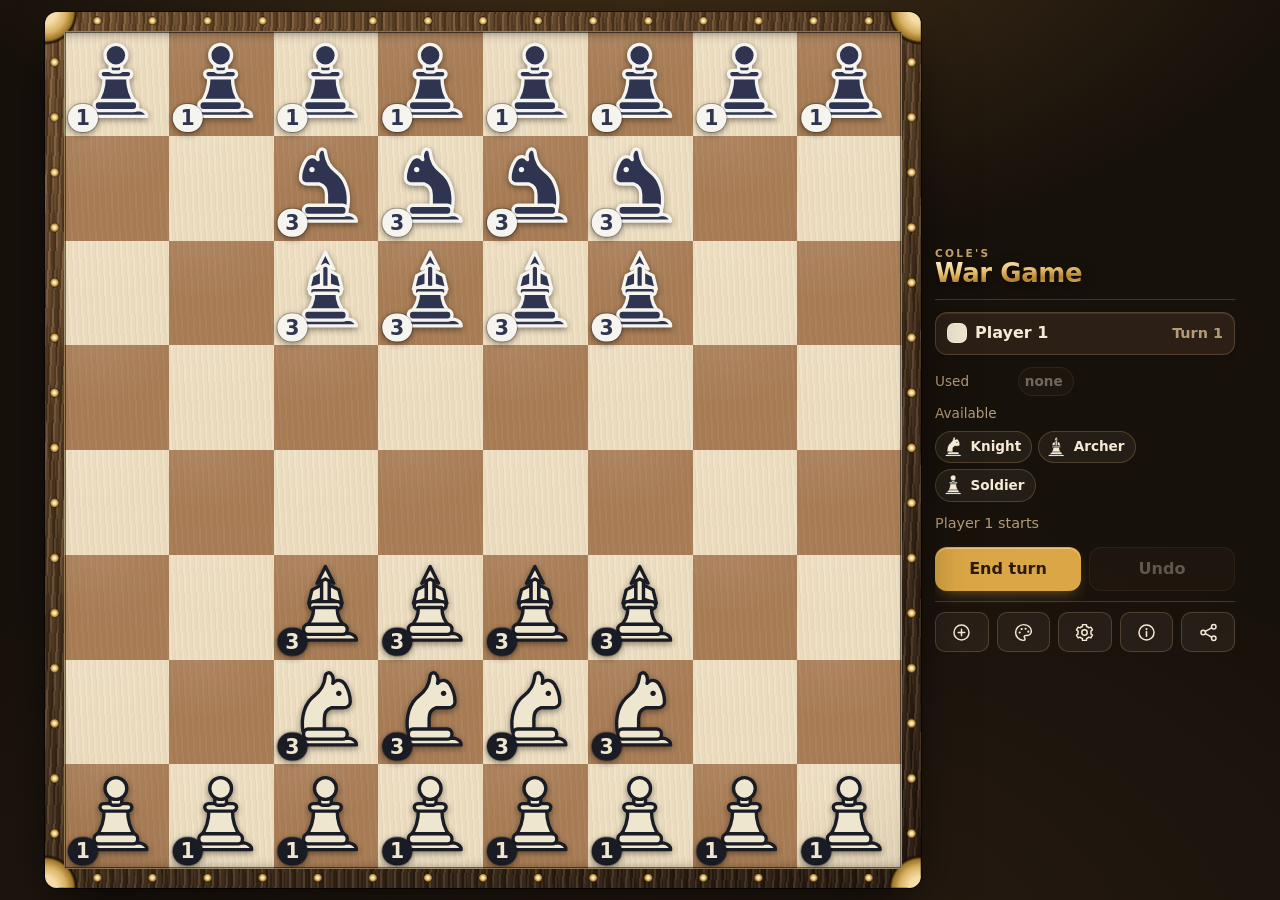
==== commit 9e307b18: "Cole's War Game: one window with an icon bar, the wordmark, distinct classic, ink and neon piece set" ====
--- a/docs/index.html
+++ b/docs/index.html
@@ -11,7 +11,7 @@
 <meta name="format-detection" content="telephone=no">
 <meta name="color-scheme" content="dark">
 <meta name="theme-color" content="#141821">
-<title>War Game</title>
+<title>Cole's War Game</title>
 <link rel="manifest" href="manifest.webmanifest">
 <link rel="apple-touch-icon" href="icons/apple-touch-icon.png">
 <link rel="icon" href="icons/icon-192.png">
@@ -21,8 +21,8 @@
    Logical properties everywhere, so the interface mirrors in Hebrew.
    The board itself is always direction: ltr and never mirrors.
 
-   Order: tokens, shell, stage and board, pieces, marks, panel, overlays
-   (menu card, rules sheet, settings drawer, dialogs), form widgets,
+   Order: tokens, shell, stage and board, pieces, marks, panel with its
+   icon bar, overlays (drawers, sheets, dialogs), form widgets,
    EFFECTS (the animations), THEME SHELL (the tone of the page and the
    panel per theme), THEME DECORATION (the board of each theme),
    motion switches.
@@ -109,14 +109,11 @@
 
   /* room the panel takes beside the board and under it */
   --side-space: 330px;
-  --below-space: 250px;
+  --below-space: 268px;
 
   --ov-fast: 0.16s;
   --ov-slow: 0.23s;
 }
-
-/* with no game running the board has the whole stage to itself */
-body.no-game { --side-space: 48px; --below-space: 48px; }
 
 * { box-sizing: border-box; }
 
@@ -186,7 +183,9 @@
     inset 0 1px 0 rgba(255, 255, 255, 0.35),
     0 6px 16px -7px var(--accent-soft);
 }
-.btn--primary:hover { filter: brightness(1.12); }
+/* the hover of .btn is a pseudo-class and outweighs a plain class, so the
+   filled buttons say their own background again */
+.btn--primary:hover { background: var(--accent); filter: brightness(1.12); }
 .btn--heal {
   background: var(--heal);
   color: #06231a;
@@ -195,6 +194,7 @@
     inset 0 1px 0 rgba(255, 255, 255, 0.3),
     0 6px 16px -7px rgba(79, 195, 140, 0.8);
 }
+.btn--heal:hover { background: var(--heal); filter: brightness(1.08); }
 .btn--wide { inline-size: 100%; }
 .btn--small { min-block-size: 38px; padding: 0.42em 0.85em; font-size: 0.92rem; }
 .btn--small.is-on { background: var(--accent); color: var(--accent-ink); border-color: transparent; }
@@ -216,6 +216,8 @@
   cursor: pointer;
   transition: background 0.15s ease, transform 0.12s ease;
 }
+/* five of them share the bar under the panel, all the same width */
+.iconbtn--bar { flex: 1 1 0; inline-size: auto; min-inline-size: 0; block-size: 40px; }
 .iconbtn:hover { background: var(--soft-2); transform: translateY(-1px); }
 .iconbtn:focus-visible { outline: 2px solid var(--accent); outline-offset: 2px; }
 .iconbtn svg { inline-size: 21px; block-size: 21px; display: block; }
@@ -342,10 +344,6 @@
   opacity: var(--board-over-op, 1);
 }
 
-/* with no game on it the board is only a backdrop */
-body.no-game .board { pointer-events: none; }
-body.no-game .pieces { opacity: 0.55; filter: saturate(0.85); }
-
 /* coordinates */
 .coord {
   position: absolute;
@@ -646,10 +644,174 @@
   line-height: 1.35;
 }
 
-.panel-actions { display: flex; flex-wrap: wrap; gap: 10px; }
-.panel-actions .btn { flex: 1 1 45%; }
-.panel-actions .btn--primary { flex: 1 1 100%; }
+.panel-bottom { display: flex; flex-direction: column; gap: 10px; }
+
+.panel-actions { display: flex; flex-wrap: wrap; gap: 8px; }
+.panel-actions .btn { flex: 1 1 0; min-inline-size: 0; }
 .panel-actions .btn--heal { flex: 1 1 100%; }
+
+/* the five icons in one row, a hairline above them */
+.iconbar {
+  display: flex;
+  gap: 8px;
+  padding-block-start: 10px;
+  border-block-start: 1px solid var(--line);
+}
+
+/* ------------------------------------------------------- the wordmark -- */
+/* Cole's War Game set as a title, not as a label: two lines of system type
+   that differ in size, weight and tracking, a fill clipped to the letters
+   that every theme rewrites through the --wm tokens, and one short entrance
+   on the first render and on a change of theme or of language.
+   Which line is the title and which the credit is decided by ui.js, because
+   English reads the credit over the name and Hebrew reads it under it. */
+
+.wordmark {
+  --wm-title: 1.62rem;
+  --wm-credit: 0.66rem;
+  --wm-fill: linear-gradient(178deg, var(--fg) 8%, var(--muted) 116%);
+  --wm-glow: drop-shadow(0 1px 1px rgba(0, 0, 0, 0.45));
+  --wm-credit-fg: var(--muted);
+  --wm-sheen: linear-gradient(104deg,
+    rgba(255, 255, 255, 0) 42%,
+    rgba(255, 255, 255, 0.72) 50%,
+    rgba(255, 255, 255, 0) 58%);
+  margin: 0;
+  display: flex;
+  flex-direction: column;
+  align-items: flex-start;   /* the start edge: left in English, right in Hebrew */
+  gap: 1px;
+  line-height: 1.05;
+  text-align: start;
+  -webkit-user-select: none;
+  user-select: none;
+}
+
+.wm-line { display: block; white-space: nowrap; }
+
+/* the large line: the fill is clipped to the letters and the sheen, parked
+   off the word, rides over it once at the entrance */
+.wm-title {
+  font-size: var(--wm-title);
+  font-weight: 800;
+  letter-spacing: -0.015em;
+  background-image: var(--wm-sheen), var(--wm-fill);
+  background-size: 220% 100%, 100% 100%;
+  background-position: -150% 0, 0 0;
+  background-repeat: no-repeat;
+  -webkit-background-clip: text;
+  background-clip: text;
+  color: transparent;
+  -webkit-text-fill-color: transparent;
+  filter: var(--wm-glow);
+  padding-block-end: 0.08em;      /* the descenders keep their room */
+}
+
+.wm-credit {
+  font-size: var(--wm-credit);
+  font-weight: 700;
+  letter-spacing: 0.22em;
+  text-transform: uppercase;
+  color: var(--wm-credit-fg);
+}
+
+/* Hebrew has no case and its letters want no tightening */
+[lang="he"] .wm-title { letter-spacing: 0; }
+[lang="he"] .wm-credit {
+  /* Hebrew has no capitals to carry a small line, so it reads a little larger */
+  font-size: calc(var(--wm-credit) * 1.16);
+  letter-spacing: 0.04em;
+  text-transform: none;
+  font-weight: 600;
+}
+
+/* over the panel, under a hairline, the way the icon bar sits over one */
+.wordmark--panel {
+  padding-block-end: 10px;
+  border-block-end: 1px solid var(--line);
+}
+
+/* the title card of the rules sheet */
+.wordmark--card {
+  --wm-title: 2.5rem;
+  --wm-credit: 0.8rem;
+  gap: 3px;
+  margin-block-end: 18px;
+}
+
+/* the entrance: the block rises, the credit follows it, the sheen crosses
+   the title once. Both motion switches turn all three off. */
+.wordmark.is-in { animation: wmRise 380ms cubic-bezier(0.2, 0.9, 0.3, 1) both; }
+.wordmark.is-in .wm-credit { animation: wmFade 300ms ease-out 140ms both; }
+.wordmark.is-in .wm-title { animation: wmSheen 420ms ease-out 70ms both; }
+
+@keyframes wmRise {
+  from { opacity: 0; transform: translateY(8px); }
+  to { opacity: 1; transform: none; }
+}
+@keyframes wmFade {
+  from { opacity: 0; }
+  to { opacity: 1; }
+}
+@keyframes wmSheen {
+  from { background-position: -150% 0, 0 0; }
+  to { background-position: 250% 0, 0 0; }
+}
+
+/* --- one treatment per theme, tokens only ------------------------------ */
+
+/* classic: brass letters cut into walnut */
+body.theme-classic .wordmark {
+  --wm-fill: linear-gradient(177deg, #fff3cd 0%, #e8c06e 38%, #b2802b 66%, #f4dda1 100%);
+  --wm-glow: drop-shadow(0 1px 0 rgba(0, 0, 0, 0.6)) drop-shadow(0 3px 7px rgba(0, 0, 0, 0.45));
+  --wm-credit-fg: #c6a067;
+}
+
+/* heraldic: a book face, and the only theme whose page is dark while its
+   cards are parchment, so the panel wears gold and the card wears wine */
+body.theme-heraldic .wordmark {
+  --wm-fill: linear-gradient(177deg, #f8e6b4 0%, #dcb465 44%, #a97c22 74%, #f3dfa8 100%);
+  --wm-glow: drop-shadow(0 1px 0 rgba(0, 0, 0, 0.55));
+  --wm-credit-fg: #cfa05a;
+  --wm-sheen: linear-gradient(104deg,
+    rgba(255, 255, 255, 0) 42%, rgba(255, 255, 255, 0.72) 50%, rgba(255, 255, 255, 0) 58%);
+  font-family: "Iowan Old Style", "Palatino Linotype", Palatino, Georgia, serif;
+}
+body.theme-heraldic .wordmark--card {
+  --wm-fill: linear-gradient(177deg, #a82c2c 0%, #7d1c1c 52%, #5b1111 100%);
+  --wm-glow: drop-shadow(0 1px 0 rgba(255, 255, 255, 0.7));
+  --wm-credit-fg: #8a6224;
+  --wm-sheen: linear-gradient(104deg,
+    rgba(255, 222, 150, 0) 42%, rgba(255, 222, 150, 0.75) 50%, rgba(255, 222, 150, 0) 58%);
+}
+
+/* ink: one black stroke on paper */
+body.theme-ink .wordmark {
+  --wm-fill: linear-gradient(177deg, #24252b 0%, #101116 100%);
+  --wm-glow: none;
+  --wm-credit-fg: #6f6e67;
+  --wm-sheen: linear-gradient(104deg,
+    rgba(255, 255, 255, 0) 42%, rgba(255, 255, 255, 0.55) 50%, rgba(255, 255, 255, 0) 58%);
+  font-family: "Iowan Old Style", "Palatino Linotype", Palatino, Georgia, serif;
+}
+body.theme-ink .wm-title { letter-spacing: 0.005em; }
+
+/* neon: a lit sign over the board */
+body.theme-neon .wordmark {
+  --wm-fill: linear-gradient(177deg, #ffffff 0%, #b9fbff 30%, #37f0ff 62%, #ff4fd8 100%);
+  --wm-glow: drop-shadow(0 0 5px rgba(55, 240, 255, 0.85))
+             drop-shadow(0 0 16px rgba(55, 240, 255, 0.45));
+  --wm-credit-fg: #7fd8ff;
+}
+
+/* toy: a sticker with a hard shadow */
+body.theme-toy .wordmark {
+  --wm-fill: linear-gradient(177deg, #ff9cb8 0%, #ff6b8a 52%, #ec4a72 100%);
+  --wm-glow: drop-shadow(2px 3px 0 rgba(45, 42, 70, 0.9));
+  --wm-credit-fg: #6a5fd0;
+}
+body.theme-toy .wm-title { letter-spacing: 0.005em; }
+body.theme-toy .wm-credit { letter-spacing: 0.2em; }
 
 /* ------------------------------------------------- portrait and phone -- */
 
@@ -669,8 +831,7 @@
 
 /* a phone: the board takes the width, the panel is a bar under it */
 @media (max-width: 600px) {
-  :root { --below-space: 200px; }
-  body.no-game { --below-space: 30px; }
+  :root { --below-space: 212px; }
   .stage { flex-direction: column; gap: 6px; padding: 4px; }
   .board-wrap {
     --board-size: max(160px, min(calc(var(--vw) - 8px), calc(var(--vh) - var(--below-space))));
@@ -683,25 +844,50 @@
     max-inline-size: none;
     gap: 6px;
   }
-  .panel-top { gap: 6px; }
-  .turn-line { padding: 6px 9px; border-radius: 11px; font-size: 0.92rem; }
+  /* the wordmark shrinks and holds the first row on its own */
+  .wordmark--panel {
+    --wm-title: 1.18rem;
+    --wm-credit: 0.54rem;
+    flex: 1 1 100%;
+    padding-block-end: 6px;
+  }
+  .wordmark--card { --wm-title: 1.85rem; --wm-credit: 0.72rem; margin-block-end: 14px; }
+
+  /* row one: the turn line with the chips beside it. The two bases add up
+     to less than the row, gap included, so they never wrap apart; the chips
+     keep the glyph alone, the one the piece wears on the board */
+  .panel-top { flex-direction: row; align-items: center; flex-wrap: wrap; gap: 8px; }
+  .turn-line {
+    flex: 1 1 44%;
+    min-inline-size: 0;
+    gap: 6px;
+    padding: 6px 8px;
+    border-radius: 11px;
+    font-size: 0.92rem;
+  }
+  .turn-line .swatch { inline-size: 1.05em; block-size: 1.05em; border-radius: 5px; }
+  .turn-number { font-size: 0.82rem; }
+  /* the turn line stays one line: a long name is cut, never folded */
+  .turn-name,
+  .turn-number { white-space: nowrap; overflow: hidden; text-overflow: ellipsis; }
   .iconbtn { inline-size: 32px; block-size: 32px; }
-  .combo { flex-direction: row; gap: 10px; flex-wrap: wrap; }
-  .combo-label { min-inline-size: 0; }
-  .chip { font-size: 0.78rem; padding: 2px 8px 2px 4px; }
-  [dir="rtl"] .chip { padding: 2px 4px 2px 8px; }
-  .chip-ico { inline-size: 1.4em; block-size: 1.4em; }
-  .panel-msg { font-size: 0.82rem; min-block-size: 1.1em; }
+  .iconbtn--bar { inline-size: auto; block-size: 36px; }
+  .combo { flex: 1 1 48%; min-inline-size: 0; flex-direction: row; gap: 10px; flex-wrap: wrap; }
+  .combo-label { min-inline-size: 0; font-size: 0.78rem; }
+  .chip { font-size: 0.78rem; padding: 2px 5px; }
+  .chip:not(.chip--dim) > span:not(.chip-ico) { display: none; }
+  .chip-ico { inline-size: 1.5em; block-size: 1.5em; }
+  .panel-msg { flex: 1 1 100%; font-size: 0.82rem; min-block-size: 1.1em; }
+  /* row two: End turn and Undo. row three: the icons */
+  .panel-bottom { gap: 6px; }
   .panel-actions { gap: 6px; }
-  .panel-actions .btn,
-  .panel-actions .btn--primary,
-  .panel-actions .btn--heal {
-    flex: 1 1 22%;
+  .panel-actions .btn {
     min-block-size: 40px;
     padding: 0.4em 0.5em;
     font-size: 0.88rem;
     border-radius: 10px;
   }
+  .iconbar { gap: 6px; padding-block-start: 6px; }
 }
 
 /* ---------------------------------------------------------- overlays --- */
@@ -722,48 +908,15 @@
 }
 .overlay.is-open { opacity: 1; }
 .overlay[hidden] { display: none; }
-/* the menu waits behind a sheet, a drawer or a dialog opened from it */
-.overlay--menu.is-under { opacity: 0; pointer-events: none; }
-
-/* the card of the menu and the dialogs */
-.card-pop,
+
+/* the cards: the question, the merge, the game over */
 .dialog {
   transform: translateY(12px) scale(0.965);
   transition: transform var(--ov-slow) cubic-bezier(0.18, 0.9, 0.28, 1.08);
 }
-.overlay.is-open .card-pop,
 .overlay.is-open .dialog { transform: none; }
 
-.menu {
-  position: relative;
-  display: flex;
-  flex-direction: column;
-  gap: 18px;
-  inline-size: min(380px, 100%);
-  max-block-size: 100%;
-  overflow-y: auto;
-  text-align: center;
-  background: var(--card-bg);
-  border: 1px solid var(--line);
-  border-radius: calc(var(--r-card) + 2px);
-  padding: 22px 20px;
-  box-shadow: var(--ov-shadow);
-}
-.menu-title {
-  margin: 0;
-  font-size: clamp(1.7rem, 6vw, 2.6rem);
-  font-weight: 800;
-  letter-spacing: 0.01em;
-  color: var(--title-fg, var(--fg));
-  text-shadow: var(--title-shadow, none);
-}
-.menu-buttons { display: flex; flex-direction: column; gap: 10px; }
-.menu-buttons[hidden] { display: none; }
-.menu-confirm { display: flex; flex-direction: column; gap: 10px; }
-.menu-confirm[hidden] { display: none; }
-.menu-confirm p { margin: 0 0 2px; color: var(--muted); font-size: 0.95rem; }
-
-/* the rules sheet */
+/* the rules sheet and the share sheet */
 .overlay--sheet { padding: 12px; }
 .sheet {
   inline-size: min(760px, 100%);
@@ -792,6 +945,15 @@
 }
 .sheet-head h2 { margin: 0; font-size: 1.1rem; flex: 1 1 auto; }
 
+/* the line a sheet answers in: it takes no room until there is a word */
+.sheet-foot {
+  flex: 0 0 auto;
+  padding: 9px 18px;
+  border-block-start: 1px solid var(--line);
+  text-align: start;
+}
+.sheet-foot:empty { display: none; }
+
 .doc-body {
   flex: 1 1 auto;
   overflow-y: auto;
@@ -838,8 +1000,8 @@
 }
 .combo-plus { color: var(--muted); }
 
-/* the settings drawer: from the inline end in landscape, from the bottom
-   in portrait, always over the panel and never over the whole board */
+/* the drawers: from the inline end in landscape, from the bottom in
+   portrait, always over the panel and never over the whole board */
 .overlay--drawer {
   padding: 0;
   align-items: stretch;
@@ -945,35 +1107,30 @@
   font-variant-numeric: tabular-nums;
 }
 
-.invite-text {
-  text-align: start;
-  white-space: pre-wrap;
-  word-break: break-word;
-  max-block-size: 40vh;
-  overflow-y: auto;
+/* the small card the New game icon asks in */
+.dialog--ask { inline-size: min(390px, 100%); }
+.dialog--ask .btn { flex: 1 1 0; min-inline-size: 0; padding-inline: 0.7em; }
+
+.row--center { justify-content: center; }
+
+/* --------------------------------------------------- the form widgets -- */
+
+/* one group of the drawers and of the share sheet: a quiet label over
+   its controls, the same spacing everywhere */
+.group { display: flex; flex-direction: column; gap: 10px; }
+.group + .group {
+  margin-block-start: 18px;
+  padding-block-start: 18px;
+  border-block-start: 1px solid var(--line);
+}
+.group h4 {
   margin: 0;
-}
-.row--center { justify-content: center; }
-
-/* --------------------------------------------------- the form widgets -- */
-
-.card {
-  background: var(--soft);
-  border: 1px solid var(--line);
-  border-radius: var(--r-btn);
-  padding: 14px;
-  margin-block-end: 14px;
-  display: flex;
-  flex-direction: column;
-  gap: 10px;
-}
-.card h3 { margin: 0; font-size: 1rem; color: var(--fg); }
-.card h4 {
-  margin: 0.3em 0 -0.2em;
   font-size: 0.82rem;
   font-weight: 600;
+  letter-spacing: 0.02em;
   color: var(--muted);
 }
+.group .btn--small { align-self: flex-start; }
 
 .themes { display: grid; grid-template-columns: repeat(auto-fit, minmax(92px, 1fr)); gap: 8px; }
 .theme-btn {
@@ -1076,6 +1233,18 @@
   resize: vertical;
   word-break: break-all;
 }
+/* the invite message and the link of this game, for copying by hand */
+.code--text {
+  margin: 0;
+  text-align: start;
+  white-space: pre-wrap;
+  word-break: break-word;
+  max-block-size: 34vh;
+  overflow-y: auto;
+}
+.code--short { max-block-size: 5.4em; }
+.code--text { resize: none; }
+
 .row { display: flex; gap: 8px; flex-wrap: wrap; }
 
 /* =====================================================================
@@ -1499,7 +1668,6 @@
   --fx-heal-num: #2f6b46;
 }
 /* the ink theme writes in a book face, the whole interface with it */
-body.theme-ink .menu-title,
 body.theme-ink .sheet-head h2,
 body.theme-ink .dialog h2,
 body.theme-ink .float,
@@ -1576,7 +1744,6 @@
     inset 0 0 0 1px rgba(255, 255, 255, 0.5),
     0 0 18px -2px rgba(55, 240, 255, 0.8);
 }
-body.theme-neon .menu,
 body.theme-neon .dialog,
 body.theme-neon .sheet,
 body.theme-neon .drawer {
@@ -1910,7 +2077,7 @@
 
 <div id="app">
 
-  <!-- ====================================================== the board -->
+  <!-- ====================================== the board and its panel -->
   <div class="stage">
     <div class="board-wrap">
       <div id="board" class="board">
@@ -1922,31 +2089,18 @@
       </div>
     </div>
 
-    <aside id="panel" class="panel" hidden>
+    <aside id="panel" class="panel">
       <div class="panel-top">
+        <!-- the wordmark: the two lines come from i18n in display order,
+             and ui.js says which of them is the title and which the credit -->
+        <h1 class="wordmark wordmark--panel" id="wm-panel">
+          <span class="wm-line"></span>
+          <span class="wm-line"></span>
+        </h1>
         <div class="turn-line">
           <span id="turn-swatch" class="swatch"></span>
           <span id="turn-name" class="turn-name"></span>
           <span id="turn-number" class="turn-number"></span>
-          <button type="button" id="btn-palette" class="iconbtn" data-i18n-title="game.appearance">
-            <svg viewBox="0 0 24 24" aria-hidden="true" focusable="false">
-              <path d="M12 3a9 9 0 1 0 0 18c1.1 0 1.8-.8 1.8-1.7 0-.5-.2-.9-.5-1.2-.3-.3-.5-.7-.5-1.1 0-.9.8-1.7 1.7-1.7H16c2.8 0 5-2.2 5-5 0-4-4-7.3-9-7.3z"
-                    fill="none" stroke="currentColor" stroke-width="1.7" stroke-linejoin="round"/>
-              <circle cx="7.6" cy="12" r="1.25" fill="currentColor"/>
-              <circle cx="9.9" cy="8.1" r="1.25" fill="currentColor"/>
-              <circle cx="14.4" cy="7.7" r="1.25" fill="currentColor"/>
-              <circle cx="17.5" cy="11" r="1.25" fill="currentColor"/>
-            </svg>
-          </button>
-          <button type="button" id="btn-share" class="iconbtn" data-i18n-title="game.share">
-            <svg viewBox="0 0 24 24" aria-hidden="true" focusable="false">
-              <circle cx="18" cy="5.5" r="2.6" fill="none" stroke="currentColor" stroke-width="1.7"/>
-              <circle cx="6" cy="12" r="2.6" fill="none" stroke="currentColor" stroke-width="1.7"/>
-              <circle cx="18" cy="18.5" r="2.6" fill="none" stroke="currentColor" stroke-width="1.7"/>
-              <path d="M8.4 10.8 15.6 6.8 M8.4 13.2 15.6 17.2" fill="none"
-                    stroke="currentColor" stroke-width="1.7" stroke-linecap="round"/>
-            </svg>
-          </button>
         </div>
         <div class="combo">
           <div class="combo-row">
@@ -1960,70 +2114,82 @@
         </div>
         <p id="panel-msg" class="panel-msg" aria-live="polite"></p>
       </div>
-      <div class="panel-actions">
-        <button type="button" id="btn-heal" class="btn btn--heal" data-i18n="action.heal" hidden></button>
-        <button type="button" id="btn-endturn" class="btn btn--primary" data-i18n="game.endTurn"></button>
-        <button type="button" id="btn-undo" class="btn" data-i18n="game.undo"></button>
-        <button type="button" id="btn-gamemenu" class="btn" data-i18n="game.menu"></button>
+
+      <div class="panel-bottom">
+        <div class="panel-actions">
+          <button type="button" id="btn-heal" class="btn btn--heal" data-i18n="action.heal" hidden></button>
+          <button type="button" id="btn-endturn" class="btn btn--primary" data-i18n="game.endTurn"></button>
+          <button type="button" id="btn-undo" class="btn" data-i18n="game.undo"></button>
+        </div>
+
+        <!-- the five icons: everything that is not a move on the board -->
+        <nav class="iconbar">
+          <button type="button" id="btn-newgame" class="iconbtn iconbtn--bar" data-i18n-title="game.newGame">
+            <svg viewBox="0 0 24 24" aria-hidden="true" focusable="false">
+              <circle cx="12" cy="12" r="8.6" fill="none" stroke="currentColor" stroke-width="1.7"/>
+              <path d="M12 8.3 V15.7 M8.3 12 H15.7" fill="none" stroke="currentColor"
+                    stroke-width="1.7" stroke-linecap="round"/>
+            </svg>
+          </button>
+          <button type="button" id="btn-appearance" class="iconbtn iconbtn--bar" data-i18n-title="game.appearance">
+            <svg viewBox="0 0 24 24" aria-hidden="true" focusable="false">
+              <path d="M12 3a9 9 0 1 0 0 18c1.1 0 1.8-.8 1.8-1.7 0-.5-.2-.9-.5-1.2-.3-.3-.5-.7-.5-1.1 0-.9.8-1.7 1.7-1.7H16c2.8 0 5-2.2 5-5 0-4-4-7.3-9-7.3z"
+                    fill="none" stroke="currentColor" stroke-width="1.7" stroke-linejoin="round"/>
+              <circle cx="7.6" cy="12" r="1.25" fill="currentColor"/>
+              <circle cx="9.9" cy="8.1" r="1.25" fill="currentColor"/>
+              <circle cx="14.4" cy="7.7" r="1.25" fill="currentColor"/>
+              <circle cx="17.5" cy="11" r="1.25" fill="currentColor"/>
+            </svg>
+          </button>
+          <button type="button" id="btn-settings" class="iconbtn iconbtn--bar" data-i18n-title="settings.title">
+            <svg viewBox="0 0 24 24" aria-hidden="true" focusable="false">
+              <circle cx="12" cy="12" r="3.1" fill="none" stroke="currentColor" stroke-width="1.7"/>
+              <path d="M19.3 13.5a7.7 7.7 0 0 0 0-3l1.8-1.4-1.9-3.2-2.1.8a7.7 7.7 0 0 0-2.6-1.5L14.2 3H9.8l-.3 2.2a7.7 7.7 0 0 0-2.6 1.5l-2.1-.8-1.9 3.2 1.8 1.4a7.7 7.7 0 0 0 0 3l-1.8 1.4 1.9 3.2 2.1-.8a7.7 7.7 0 0 0 2.6 1.5l.3 2.2h4.4l.3-2.2a7.7 7.7 0 0 0 2.6-1.5l2.1.8 1.9-3.2z"
+                    fill="none" stroke="currentColor" stroke-width="1.7" stroke-linejoin="round"/>
+            </svg>
+          </button>
+          <button type="button" id="btn-rules" class="iconbtn iconbtn--bar" data-i18n-title="rules.title">
+            <svg viewBox="0 0 24 24" aria-hidden="true" focusable="false">
+              <circle cx="12" cy="12" r="8.6" fill="none" stroke="currentColor" stroke-width="1.7"/>
+              <path d="M12 11 V16.3" fill="none" stroke="currentColor"
+                    stroke-width="1.8" stroke-linecap="round"/>
+              <circle cx="12" cy="7.9" r="1.15" fill="currentColor"/>
+            </svg>
+          </button>
+          <button type="button" id="btn-share" class="iconbtn iconbtn--bar" data-i18n-title="game.share">
+            <svg viewBox="0 0 24 24" aria-hidden="true" focusable="false">
+              <circle cx="18" cy="5.5" r="2.6" fill="none" stroke="currentColor" stroke-width="1.7"/>
+              <circle cx="6" cy="12" r="2.6" fill="none" stroke="currentColor" stroke-width="1.7"/>
+              <circle cx="18" cy="18.5" r="2.6" fill="none" stroke="currentColor" stroke-width="1.7"/>
+              <path d="M8.4 10.8 15.6 6.8 M8.4 13.2 15.6 17.2" fill="none"
+                    stroke="currentColor" stroke-width="1.7" stroke-linecap="round"/>
+            </svg>
+          </button>
+        </nav>
       </div>
     </aside>
   </div>
 
-  <!-- ======================================================= the menu -->
-  <div id="ov-menu" class="overlay overlay--menu" hidden>
-    <div class="menu card-pop" role="dialog" aria-modal="true">
-      <h1 class="menu-title" data-i18n="app.title"></h1>
-      <div class="menu-buttons" id="menu-buttons">
-        <button type="button" id="btn-new" class="btn btn--primary btn--wide" data-i18n="menu.newGame"></button>
-        <button type="button" id="btn-resume" class="btn btn--wide" data-i18n="menu.resume" hidden></button>
-        <button type="button" id="btn-rules" class="btn btn--wide" data-i18n="menu.rules"></button>
-        <button type="button" id="btn-settings" class="btn btn--wide" data-i18n="menu.settings"></button>
-        <button type="button" id="btn-invite" class="btn btn--wide" data-i18n="menu.invite"></button>
-      </div>
-      <div class="menu-confirm" id="menu-confirm" hidden>
-        <p data-i18n="menu.confirmNew"></p>
-        <button type="button" id="btn-new-yes" class="btn btn--primary btn--wide" data-i18n="menu.confirmStart"></button>
-        <button type="button" id="btn-new-no" class="btn btn--wide" data-i18n="menu.confirmBack"></button>
-      </div>
-      <div class="lang-switch" id="lang-switch-menu"></div>
-    </div>
-  </div>
-
-  <!-- ====================================================== the rules -->
-  <div id="ov-rules" class="overlay overlay--sheet" hidden>
-    <section class="sheet" role="dialog" aria-modal="true">
+  <!-- ================================================ the appearance -->
+  <div id="ov-appearance" class="overlay overlay--drawer" hidden>
+    <section class="drawer" role="dialog" aria-modal="true">
       <header class="sheet-head">
-        <h2 data-i18n="rules.title"></h2>
-        <button type="button" class="iconbtn btn-close" data-close="rules" data-i18n-title="common.close">
+        <h2 data-i18n="game.appearance"></h2>
+        <button type="button" class="iconbtn btn-close" data-close="appearance" data-i18n-title="common.close">
           <svg viewBox="0 0 24 24" aria-hidden="true" focusable="false">
             <path d="M6 6 18 18 M18 6 6 18" fill="none" stroke="currentColor"
                   stroke-width="2" stroke-linecap="round"/>
           </svg>
         </button>
       </header>
-      <div id="rules-body" class="doc-body"></div>
-    </section>
-  </div>
-
-  <!-- =================================================== the settings -->
-  <div id="ov-settings" class="overlay overlay--drawer" hidden>
-    <section class="drawer" role="dialog" aria-modal="true">
-      <header class="sheet-head">
-        <h2 data-i18n="settings.title"></h2>
-        <button type="button" class="iconbtn btn-close" data-close="settings" data-i18n-title="common.close">
-          <svg viewBox="0 0 24 24" aria-hidden="true" focusable="false">
-            <path d="M6 6 18 18 M18 6 6 18" fill="none" stroke="currentColor"
-                  stroke-width="2" stroke-linecap="round"/>
-          </svg>
-        </button>
-      </header>
-
-      <div class="drawer-body" id="settings-body">
-
-        <section class="card" id="card-appearance">
-          <h3 data-i18n="settings.appearance"></h3>
+
+      <div class="drawer-body" id="appearance-body">
+        <section class="group">
+          <h4 data-i18n="settings.theme"></h4>
           <div class="themes" id="themes"></div>
-
+        </section>
+
+        <section class="group">
           <h4 data-i18n="settings.colors"></h4>
           <div class="fields">
             <label class="field">
@@ -2043,73 +2209,136 @@
               <input type="color" id="set-dark">
             </label>
           </div>
-
+        </section>
+
+        <section class="group">
           <h4 data-i18n="settings.presets"></h4>
           <div class="presets" id="presets"></div>
-
+        </section>
+
+        <section class="group">
           <label class="switch">
             <input type="checkbox" id="set-random">
             <span data-i18n="settings.randomBoard"></span>
           </label>
           <button type="button" id="btn-reshuffle" class="btn btn--small" data-i18n="settings.reshuffle"></button>
-
-          <label class="switch">
-            <input type="checkbox" id="set-anim">
-            <span data-i18n="settings.animations"></span>
-          </label>
           <label class="switch">
             <input type="checkbox" id="set-coords">
             <span data-i18n="settings.coordinates"></span>
           </label>
         </section>
-
-        <section class="card">
-          <h3 data-i18n="settings.rules"></h3>
+      </div>
+    </section>
+  </div>
+
+  <!-- =================================================== the settings -->
+  <div id="ov-settings" class="overlay overlay--drawer" hidden>
+    <section class="drawer" role="dialog" aria-modal="true">
+      <header class="sheet-head">
+        <h2 data-i18n="settings.title"></h2>
+        <button type="button" class="iconbtn btn-close" data-close="settings" data-i18n-title="common.close">
+          <svg viewBox="0 0 24 24" aria-hidden="true" focusable="false">
+            <path d="M6 6 18 18 M18 6 6 18" fill="none" stroke="currentColor"
+                  stroke-width="2" stroke-linecap="round"/>
+          </svg>
+        </button>
+      </header>
+
+      <div class="drawer-body" id="settings-body">
+        <section class="group">
+          <h4 data-i18n="settings.language"></h4>
+          <div class="lang-switch" id="lang-switch"></div>
+        </section>
+
+        <section class="group">
           <label class="switch">
             <input type="checkbox" id="set-diagmoves">
             <span data-i18n="settings.diagonalMoves"></span>
           </label>
           <p class="note" data-i18n="settings.rulesNote"></p>
+          <label class="switch">
+            <input type="checkbox" id="set-anim">
+            <span data-i18n="settings.animations"></span>
+          </label>
         </section>
-
-        <section class="card">
-          <h3 data-i18n="settings.language"></h3>
-          <div class="lang-switch" id="lang-switch-settings"></div>
-        </section>
-
-        <section class="card">
-          <h3 data-i18n="settings.transfer"></h3>
-          <p class="note" data-i18n="settings.exportHint"></p>
-          <textarea id="export-code" class="code" rows="3" readonly dir="ltr" spellcheck="false"></textarea>
-          <div class="row">
-            <button type="button" id="btn-export" class="btn btn--small" data-i18n="settings.export"></button>
-            <button type="button" id="btn-copy" class="btn btn--small" data-i18n="settings.copy"></button>
-          </div>
-          <p class="note" data-i18n="settings.importHint"></p>
-          <textarea id="import-code" class="code" rows="3" dir="ltr" spellcheck="false"
-                    autocapitalize="off" autocomplete="off" autocorrect="off"></textarea>
-          <div class="row">
-            <button type="button" id="btn-import" class="btn btn--small" data-i18n="settings.import"></button>
-            <button type="button" id="btn-paste" class="btn btn--small" data-i18n="settings.paste"></button>
-          </div>
-          <p id="transfer-msg" class="note note--live" aria-live="polite"></p>
-        </section>
-
       </div>
     </section>
   </div>
 
-  <!-- ===================================================== the invite -->
-  <div id="ov-invite" class="overlay" hidden>
-    <div class="dialog" role="dialog" aria-modal="true">
-      <h2 data-i18n="invite.title"></h2>
-      <div class="row row--center" id="invite-tabs">
-        <button type="button" id="btn-invite-game" class="btn btn--small" data-i18n="invite.shareGame" hidden></button>
+  <!-- ====================================================== the rules -->
+  <div id="ov-rules" class="overlay overlay--sheet" hidden>
+    <section class="sheet" role="dialog" aria-modal="true">
+      <header class="sheet-head">
+        <h2 data-i18n="rules.title"></h2>
+        <button type="button" class="iconbtn btn-close" data-close="rules" data-i18n-title="common.close">
+          <svg viewBox="0 0 24 24" aria-hidden="true" focusable="false">
+            <path d="M6 6 18 18 M18 6 6 18" fill="none" stroke="currentColor"
+                  stroke-width="2" stroke-linecap="round"/>
+          </svg>
+        </button>
+      </header>
+      <div class="doc-body">
+        <div class="wordmark wordmark--card" id="wm-rules" aria-hidden="true">
+          <span class="wm-line"></span>
+          <span class="wm-line"></span>
+        </div>
+        <div id="rules-body"></div>
       </div>
-      <pre id="invite-text" class="code invite-text"></pre>
-      <p id="invite-msg" class="note note--live" aria-live="polite"></p>
-      <button type="button" id="btn-invite-copy" class="btn btn--primary btn--wide" data-i18n="invite.copy"></button>
-      <button type="button" class="btn btn--wide" data-close="invite" data-i18n="common.close"></button>
+    </section>
+  </div>
+
+  <!-- ====================================================== the share -->
+  <div id="ov-share" class="overlay overlay--sheet" hidden>
+    <section class="sheet" role="dialog" aria-modal="true">
+      <header class="sheet-head">
+        <h2 data-i18n="game.share"></h2>
+        <button type="button" class="iconbtn btn-close" data-close="share" data-i18n-title="common.close">
+          <svg viewBox="0 0 24 24" aria-hidden="true" focusable="false">
+            <path d="M6 6 18 18 M18 6 6 18" fill="none" stroke="currentColor"
+                  stroke-width="2" stroke-linecap="round"/>
+          </svg>
+        </button>
+      </header>
+
+      <div class="doc-body" id="share-body">
+        <section class="group">
+          <h4 data-i18n="share.invite"></h4>
+          <pre id="invite-text" class="code code--text"></pre>
+          <button type="button" id="btn-invite" class="btn btn--small"></button>
+        </section>
+
+        <section class="group" id="share-game" hidden>
+          <h4 data-i18n="share.shareGame"></h4>
+          <pre id="share-game-text" class="code code--text code--short"></pre>
+          <button type="button" id="btn-share-game" class="btn btn--small"></button>
+        </section>
+
+        <section class="group">
+          <h4 data-i18n="share.code"></h4>
+          <textarea id="export-code" class="code" rows="2" readonly dir="ltr" spellcheck="false"></textarea>
+          <button type="button" id="btn-copy-code" class="btn btn--small" data-i18n="share.copy"></button>
+        </section>
+
+        <section class="group">
+          <h4 data-i18n="share.load"></h4>
+          <textarea id="import-code" class="code" rows="2" dir="ltr" spellcheck="false"
+                    autocapitalize="off" autocomplete="off" autocorrect="off"></textarea>
+          <button type="button" id="btn-load-code" class="btn btn--small" data-i18n="share.loadBtn"></button>
+        </section>
+      </div>
+
+      <p id="share-msg" class="note note--live sheet-foot" aria-live="polite"></p>
+    </section>
+  </div>
+
+  <!-- ========================================= the new game question -->
+  <div id="ov-confirm" class="overlay" hidden>
+    <div class="dialog dialog--ask" role="dialog" aria-modal="true">
+      <p data-i18n="game.confirmNew"></p>
+      <div class="row row--center">
+        <button type="button" id="btn-new-yes" class="btn btn--primary" data-i18n="game.confirmStart"></button>
+        <button type="button" id="btn-new-no" class="btn" data-i18n="common.back"></button>
+      </div>
     </div>
   </div>
 
@@ -2130,7 +2359,6 @@
       <div id="over-swatch" class="swatch swatch--big"></div>
       <h2 id="over-title"></h2>
       <button type="button" id="btn-again" class="btn btn--primary btn--wide" data-i18n="over.playAgain"></button>
-      <button type="button" id="btn-over-menu" class="btn btn--wide" data-i18n="game.menu"></button>
     </div>
   </div>
 
@@ -2148,23 +2376,21 @@
   /* ---------------------------------------------------------------- Hebrew */
 
   var he = {
-    'app.title': 'משחק מלחמה',
-
-    'menu.newGame': 'משחק חדש',
-    'menu.resume': 'חזרה למשחק',
-    'menu.rules': 'חוקים',
-    'menu.settings': 'הגדרות',
-    'menu.invite': 'הזמנה',
-    'menu.confirmNew': 'המשחק הנוכחי יאבד.',
-    'menu.confirmStart': 'להתחיל בכל זאת',
-    'menu.confirmBack': 'חזרה',
-
+    /* the wordmark: title1 over title2 as they are drawn, title for one line.
+       In Hebrew the credit is a byline and reads under the name, and it is
+       never cut to 'של קול', which on its own says voice */
+    'app.title': 'משחק מלחמה מבית היוצר של קול',
+    'app.title1': 'משחק מלחמה',
+    'app.title2': 'מבית היוצר של קול',
+
+    'game.newGame': 'משחק חדש',
     'game.endTurn': 'סיום תור',
     'game.undo': 'ביטול',
-    'game.menu': 'תפריט',
     'game.turn': 'תור {n}',
     'game.appearance': 'מראה',
     'game.share': 'שיתוף',
+    'game.confirmNew': 'המשחק הנוכחי יאבד.',
+    'game.confirmStart': 'להתחיל בכל זאת',
 
     'player.0': 'שחקן 1',
     'player.1': 'שחקן 2',
@@ -2210,7 +2436,6 @@
     'rules.title': 'חוקים',
 
     'settings.title': 'הגדרות',
-    'settings.appearance': 'מראה',
     'settings.theme': 'ערכת נושא',
     'settings.colors': 'צבעים',
     'settings.p0': 'צבע שחקן 1',
@@ -2222,23 +2447,9 @@
     'settings.presets': 'ערכות צבע',
     'settings.animations': 'אנימציות',
     'settings.coordinates': 'קואורדינטות',
-    'settings.rules': 'חוקים',
     'settings.diagonalMoves': 'תנועה באלכסון',
     'settings.rulesNote': 'חל מהמשחק הבא',
     'settings.language': 'שפה',
-    'settings.transfer': 'העברה',
-    'settings.export': 'ייצוא משחק',
-    'settings.import': 'ייבוא משחק',
-    'settings.copy': 'העתקה',
-    'settings.paste': 'הדבקה',
-    'settings.exportHint': 'הקוד של המשחק הנוכחי. אפשר להעתיק אותו ולפתוח את המשחק במכשיר אחר.',
-    'settings.importHint': 'כאן מדביקים קוד של משחק.',
-    'settings.copied': 'הקוד הועתק',
-    'settings.copyFail': 'ההעתקה לא הצליחה, אפשר לסמן את הקוד ולהעתיק ידנית',
-    'settings.imported': 'המשחק נטען',
-    'settings.importBad': 'הקוד אינו תקין',
-    'settings.noGame': 'אין משחק לייצוא',
-    'settings.pasteFail': 'הדפדפן חסם את ההדבקה האוטומטית, אפשר להדביק בשדה ידנית',
 
     'theme.classic': 'קלאסי',
     'theme.heraldic': 'הרלדי',
@@ -2253,14 +2464,21 @@
     'preset.rose': 'ורד',
     'preset.night': 'לילה',
 
-    'invite.title': 'הזמנה למשחק',
-    'invite.what': 'משחק מלחמה: משחק לוח לשני שחקנים על מכשיר אחד, בחינם ובלי להתקין כלום.',
+    'invite.what': 'משחק לוח לשני שחקנים על מכשיר אחד, בחינם ובלי להתקין כלום.',
     'invite.howTo': 'כדי לשים את המשחק על מסך הבית: פותחים את הקישור בספארי, מקישים על שיתוף ואז על הוספה למסך הבית.',
-    'invite.shareGame': 'שיתוף המשחק הזה',
-    'invite.gameWhat': 'משחק מלחמה: הקישור הזה פותח את המשחק בדיוק במצב שבו הוא נמצא עכשיו.',
-    'invite.copy': 'העתקה',
-    'invite.copied': 'ההודעה הועתקה',
-    'invite.copyFail': 'ההעתקה לא הצליחה, אפשר לסמן את הטקסט ולהעתיק ידנית',
+    'invite.gameWhat': 'הקישור הזה פותח את המשחק בדיוק במצב שבו הוא נמצא עכשיו.',
+
+    'share.invite': 'הזמנה',
+    'share.shareGame': 'שיתוף המשחק הזה',
+    'share.code': 'קוד המשחק',
+    'share.load': 'טעינת משחק',
+    'share.copy': 'העתקה',
+    'share.loadBtn': 'טעינה',
+    'share.copiedText': 'ההודעה הועתקה',
+    'share.copiedCode': 'הקוד הועתק',
+    'share.copyFail': 'ההעתקה לא הצליחה, אפשר לסמן את הטקסט ולהעתיק ידנית',
+    'share.loaded': 'המשחק נטען',
+    'share.badCode': 'הקוד אינו תקין',
 
     'common.back': 'חזרה',
     'common.close': 'סגירה',
@@ -2320,23 +2538,19 @@
   /* --------------------------------------------------------------- English */
 
   var en = {
-    'app.title': 'War Game',
-
-    'menu.newGame': 'New game',
-    'menu.resume': 'Resume',
-    'menu.rules': 'Rules',
-    'menu.settings': 'Settings',
-    'menu.invite': 'Invite',
-    'menu.confirmNew': 'The current game will be lost.',
-    'menu.confirmStart': 'Start anyway',
-    'menu.confirmBack': 'Back',
-
+    /* the wordmark: title1 over title2 as they are drawn, title for one line */
+    'app.title': "Cole's War Game",
+    'app.title1': "Cole's",
+    'app.title2': 'War Game',
+
+    'game.newGame': 'New game',
     'game.endTurn': 'End turn',
     'game.undo': 'Undo',
-    'game.menu': 'Menu',
     'game.turn': 'Turn {n}',
     'game.appearance': 'Appearance',
     'game.share': 'Share',
+    'game.confirmNew': 'The current game will be lost.',
+    'game.confirmStart': 'Start anyway',
 
     'player.0': 'Player 1',
     'player.1': 'Player 2',
@@ -2382,7 +2596,6 @@
     'rules.title': 'Rules',
 
     'settings.title': 'Settings',
-    'settings.appearance': 'Appearance',
     'settings.theme': 'Theme',
     'settings.colors': 'Colors',
     'settings.p0': 'Player 1 color',
@@ -2394,23 +2607,9 @@
     'settings.presets': 'Presets',
     'settings.animations': 'Animations',
     'settings.coordinates': 'Coordinates',
-    'settings.rules': 'Rules',
     'settings.diagonalMoves': 'Diagonal movement',
     'settings.rulesNote': 'Applies at the next new game',
     'settings.language': 'Language',
-    'settings.transfer': 'Transfer',
-    'settings.export': 'Export game',
-    'settings.import': 'Import game',
-    'settings.copy': 'Copy',
-    'settings.paste': 'Paste',
-    'settings.exportHint': 'The code of the current game. Copy it and open it on another device.',
-    'settings.importHint': 'Paste a game code here.',
-    'settings.copied': 'Code copied',
-    'settings.copyFail': 'Copying failed, select the code and copy it by hand',
-    'settings.imported': 'Game loaded',
-    'settings.importBad': 'That code is not valid',
-    'settings.noGame': 'No game to export',
-    'settings.pasteFail': 'The browser gave no access to the clipboard, paste into the field by hand',
 
     'theme.classic': 'Classic',
     'theme.heraldic': 'Heraldic',
@@ -2425,14 +2624,21 @@
     'preset.rose': 'Rose',
     'preset.night': 'Night',
 
-    'invite.title': 'Invite',
-    'invite.what': 'War Game: a board game for two players on one device, free and with nothing to install.',
+    'invite.what': 'A board game for two players on one device, free and with nothing to install.',
     'invite.howTo': 'To put it on the home screen: open the link in Safari, tap Share and then Add to Home Screen.',
-    'invite.shareGame': 'Share this game',
-    'invite.gameWhat': 'War Game: this link opens the game exactly at the position it is in now.',
-    'invite.copy': 'Copy',
-    'invite.copied': 'The message was copied',
-    'invite.copyFail': 'Copying failed, select the text and copy it by hand',
+    'invite.gameWhat': 'This link opens the game exactly at the position it is in now.',
+
+    'share.invite': 'Invite',
+    'share.shareGame': 'Share this game',
+    'share.code': 'Game code',
+    'share.load': 'Load a game',
+    'share.copy': 'Copy',
+    'share.loadBtn': 'Load',
+    'share.copiedText': 'The message was copied',
+    'share.copiedCode': 'Code copied',
+    'share.copyFail': 'Copying failed, select the text and copy it by hand',
+    'share.loaded': 'Game loaded',
+    'share.badCode': 'That code is not valid',
 
     'common.back': 'Back',
     'common.close': 'Close',
@@ -2536,9 +2742,10 @@
    get(id) -> { id, name: {he, en}, palette: {p0, p1, light, dark},
                 boardClass, glyph(kind, opts) }
 
-   Every theme draws the same three kinds: S soldier (the one with the shield),
-   K knight (the one with the horse), A archer (the one with the bow), so a
-   piece stays the same piece when the theme changes.
+   Every theme draws the same three kinds - S soldier, K knight, A archer -
+   but each draws its own set and no two sets share a silhouette: classic is a
+   turned chess set, heraldic is people, ink is wet brush strokes, neon is a
+   glowing sign, toy is a wooden token.
 
    A glyph takes the owner's color from currentColor and its contrasting
    outline from var(--piece-outline), both set by .piece in style.css. Fixed
@@ -2556,12 +2763,10 @@
   'use strict';
 
   /* A glyph that has a facing turns to face the enemy side of the board.
-     Classic keeps the mirrors it was drawn with (the horse head turns left to
-     right, the arrow of the emblem points the other way down the board); the
-     themes whose pieces are people or side-on emblems all turn left to right,
-     because a person mirrored top to bottom stands on his head. */
+     Every set turns left to right: its pieces stand on a foot or on two legs,
+     and a piece mirrored top to bottom would stand on its head. The soldiers
+     and the classic archer are symmetric and never turn. */
   var MIRROR_H = 'translate(100,0) scale(-1,1)';
-  var MIRROR_V = 'translate(0,100) scale(1,-1)';
   var SIDE_FLIP = { K: MIRROR_H, A: MIRROR_H };
 
   function build(theme, kind, opts) {
@@ -2584,54 +2789,56 @@
   }
 
   /* ===================================================== classic ========= */
-  /* The emblem set of icons.js, kept shape for shape: stroke-width 4, round
-     joins, no hairlines. */
+  /* A chess set. Every piece is turned on a lathe and stands on the same foot
+     and plinth, so the three read as one set across the board: a pawn, the
+     horse head of a chess knight, and a piece whose finial is a fletched arrow.
+     Stroke-width 4, round joins, no hairline detail. */
 
   var C_BODY =
     'fill:currentColor;stroke:var(--piece-outline,#1b1d24);stroke-width:4;' +
     'stroke-linejoin:round;stroke-linecap:round';
   var C_DETAIL = 'fill:var(--piece-outline,#1b1d24);stroke:none';
 
-  function cSword(angle) {
-    return '<g transform="rotate(' + angle + ' 50 50)">' +
-      '<rect x="45.5" y="4" width="9" height="15" rx="4.5"/>' +
-      '<rect x="34" y="17" width="32" height="9" rx="4.5"/>' +
-      '<path d="M44.5,25 H55.5 V82 L50,94 L44.5,82 Z"/>' +
-      '</g>';
-  }
-
+  /* the foot and the plinth the whole set stands on */
+  var C_BASE =
+    '<path d="M13,90 C13,86 17,83 22,82 H78 C83,83 87,86 87,90 Z"/>' +
+    '<rect x="24" y="71" width="52" height="12" rx="5.5"/>';
+
+  /* Soldier: a pawn. Ball, neck, collar, bell. */
   var C_SOLDIER = '<g style="' + C_BODY + '">' +
-    cSword(38) + cSword(-38) +
-    '<path d="M21,36 H79 V58 C79,75 66,86 50,91 C34,86 21,75 21,58 Z"/>' +
-    '</g>';
-
+    '<path d="M36,42 C36,56 32,67 26,74 H74 C68,67 64,56 64,42 Z"/>' +
+    '<rect x="31" y="35" width="38" height="9" rx="4.5"/>' +
+    '<rect x="43" y="26" width="14" height="11" rx="3.5"/>' +
+    '<circle cx="50" cy="17" r="13"/>' +
+    C_BASE + '</g>';
+
+  /* Knight: the horse head, shrunk to stand on the plinth like the others. */
   var C_KNIGHT = '<g style="' + C_BODY + '">' +
-    '<path d="M27,91 C24,72 29,54 42,44 C50,38 55,29 56,20 ' +
-    'C56,14 62,12 65,17 C67,20 67,24 66,28 ' +
-    'C71,22 78,23 82,29 C87,37 89,46 89,52 C89,57 85,60 79,60 ' +
-    'L64,60 C58,62 55,66 55,74 L55,91 Z"/></g>' +
-    '<circle cx="74" cy="41" r="3.2" style="' + C_DETAIL + '"/>';
-
+    '<g transform="translate(-1.3,-8.9) scale(0.91)" style="stroke-width:4.4">' +
+      '<path d="M27,91 C24,72 29,54 42,44 C50,38 55,29 56,20 ' +
+      'C56,14 62,12 65,17 C67,20 67,24 66,28 ' +
+      'C71,22 78,23 82,29 C87,37 89,46 89,52 C89,57 85,60 79,60 ' +
+      'L64,60 C58,62 55,66 55,74 L55,91 Z"/>' +
+      '<circle cx="74" cy="41" r="3.5" style="' + C_DETAIL + '"/></g>' +
+    C_BASE + '</g>';
+
+  /* Archer: the turned body of the set with a fletched arrow for its finial. */
   var C_ARCHER = '<g style="' + C_BODY + '">' +
-    /* the bow's limbs are a shade thicker than the emblem in icons.js, so the
-       arc still reads as a bow and not as an arch at 40 px */
-    '<path d="M16,82 C12,72 11,60 13,48 C16,32 30,22 50,22 ' +
-    'C70,22 84,32 87,48 C89,60 88,72 84,82 ' +
-    'L73,75 C76,66 77,57 75,50 C72,38 63,34 50,34 ' +
-    'C37,34 28,38 25,50 C23,57 24,66 27,75 Z"/>' +
-    '<path d="M19,78 L50,86 L81,78 L81.5,81 L50,89.5 L18.5,81 Z" ' +
-    'style="stroke-width:2.2"/>' +
-    '<path d="M46.5,68 L39,80 L39,71.5 L46.5,61 Z ' +
-    'M53.5,68 L61,80 L61,71.5 L53.5,61 Z" style="stroke-width:2.4"/>' +
-    '<rect x="46.5" y="13" width="7" height="75" rx="3.5"/>' +
-    '<path d="M50,2 L61.5,26 L50,21 L38.5,26 Z"/></g>';
+    '<path d="M45.5,41 L30,46 L34,30 L45.5,24 Z"/>' +
+    '<path d="M54.5,41 L70,46 L66,30 L54.5,24 Z"/>' +
+    '<rect x="45.5" y="16" width="9" height="30" rx="4.5"/>' +
+    '<path d="M50,2 L60,22 L50,17 L40,22 Z"/>' +
+    '<rect x="31" y="44" width="38" height="9" rx="4.5"/>' +
+    '<path d="M36,51 C36,62 32,69 26,74 H74 C68,69 64,62 64,51 Z"/>' +
+    C_BASE + '</g>';
 
   var CLASSIC = make({
     id: 'classic',
     name: { he: 'קלאסי', en: 'Classic' },
     palette: { p0: '#efe6cf', p1: '#2f3550', light: '#efe0c3', dark: '#a97e57' },
     boardClass: 'theme-classic',
-    flip: { K: MIRROR_H, A: MIRROR_V },
+    /* only the knight is cut in profile, so only the knight turns */
+    flip: { K: MIRROR_H },
     shapes: { S: C_SOLDIER, K: C_KNIGHT, A: C_ARCHER }
   });
 
@@ -2652,7 +2859,7 @@
   var SHADE = ' fill="#000" fill-opacity=".2" stroke="none"';
   /* a detail on a fixed accent (a visor slit on steel, an eye on a hide) keeps
      a fixed dark, so it does not turn pale on a dark owner */
-  var INK = ' fill="#2b2f38" stroke="none"';
+  var DETAIL = ' fill="#2b2f38" stroke="none"';
   var HOOF = ' fill="#4a2e1e" stroke="none"';
 
   function her(inner) {
@@ -2682,7 +2889,7 @@
     '<path d="M49,8 C46,2 52,-1 56,2 C60,6 56,11 51,11 Z"' + OWN + '/>' +
     '<path d="M38,24 C38,12 43,7 50,7 C57,7 62,12 62,24 L62,32 ' +
       'C56,35 44,35 38,32 Z"' + STEEL + '/>' +
-    '<rect x="40" y="19" width="20" height="5" rx="2.4"' + INK + '/>' +
+    '<rect x="40" y="19" width="20" height="5" rx="2.4"' + DETAIL + '/>' +
     /* the shield, in front of everything on that side */
     '<path d="M9,31 H41 V54 C41,68 30,76 25,79 C20,76 9,68 9,54 Z"' + OWN + '/>' +
     '<path d="M25,31 H41 V54 C41,68 30,76 25,79 Z"' + SHADE + '/>' +
@@ -2709,7 +2916,7 @@
     '<g' + HIDE + '><path d="M67,12 L65,2 L75,10 Z"/>' +
       '<path d="M63,14 C67,10 73,10 77,14 L87,24 C91,28 90,36 85,37 ' +
       'L71,38 C65,38 61,34 60,28 C59,22 60,17 63,14 Z"/></g>' +
-    '<g' + INK + '><circle cx="74" cy="23" r="2.8"/>' +
+    '<g' + DETAIL + '><circle cx="74" cy="23" r="2.8"/>' +
       '<circle cx="85" cy="30" r="2"/></g>' +
     /* the caparison, the owner color on the horse */
     '<path d="M27,37 H64 L68,52 L66,71 L60,61 L53,71 L46,61 L39,71 ' +
@@ -2728,7 +2935,7 @@
     '<circle cx="27" cy="31" r="5.4"' + SKIN + '/>' +
     '<path d="M32,7 C32,2 37,-1 42,0 C47,1 50,5 50,11 L49,18 ' +
       'C44,20 37,20 32,18 Z"' + STEEL + '/>' +
-    '<rect x="34" y="7" width="15" height="4.5" rx="2.2"' + INK + '/>');
+    '<rect x="34" y="7" width="15" height="4.5" rx="2.2"' + DETAIL + '/>');
 
   var H_ARCHER = her(
     /* the bow, then the string it is drawn by */
@@ -2789,27 +2996,37 @@
       inner + '</g>';
   }
 
-  /* Soldier: two crossed strokes for the swords, one loaded stroke for the
-     shield over them, so only the four ends show, as on the classic emblem. */
-  function inkSword(angle) {
-    return '<g transform="rotate(' + angle + ' 50 50)">' +
-      '<path d="M50,1 L56,16 V82 L50,97 L44,82 V16 Z"/>' +
-      '<path d="M33,15 L67,19 L66,27 L34,23 Z"/>' +
-      '<path d="M45,0 L55,2 L54,13 L46,12 Z"/></g>';
-  }
-
+  /* Soldier: a great helm and its crest, two loaded strokes. */
   var I_SOLDIER = inkWrap('S',
-    inkSword(38) + inkSword(-38) +
-    '<path d="M21,35 C34,30 66,30 79,35 L79,58 C79,75 67,87 50,94 ' +
-      'C33,87 21,75 21,58 Z"/>');
-
-  /* Knight: the horse head in one stroke. */
+    '<path d="M27,32 C27,14 38,4 53,5 C67,6 77,13 79,23 L68,27 ' +
+      'C65,17 55,13 45,18 C38,22 36,28 36,35 Z"/>' +
+    '<path d="M27,46 C27,27 37,17 50,17 C63,17 73,27 73,46 L73,64 ' +
+      'C73,80 63,91 50,97 C37,91 27,80 27,64 Z"/>' +
+    '<g style="fill:var(--piece-outline,#1b1d24);stroke:none">' +
+      '<path d="M31,52 L47,47 L47,59 L31,58 Z"/>' +
+      '<path d="M53,47 L69,52 L69,58 L53,59 Z"/>' +
+      '<path d="M45,66 H56 L54,86 H46 Z"/></g>');
+
+  /* Knight: a horse at the gallop, laid down in strokes that run together. */
   var I_KNIGHT = inkWrap('K',
-    '<path d="M25,93 C22,72 28,53 42,43 C50,37 55,28 56,19 ' +
-      'C56,13 62,11 65,16 C67,19 67,23 66,27 ' +
-      'C71,21 79,22 83,28 C88,36 90,46 90,52 C90,58 86,61 79,61 ' +
-      'L64,61 C58,63 55,67 55,75 L55,93 Z"/>' +
-    '<circle cx="75" cy="41" r="3.4" style="fill:var(--piece-outline,#1b1d24);stroke:none"/>');
+    /* the tail, streaming back */
+    '<path d="M33,46 C22,36 11,32 1,35 L1,47 C10,44 21,48 31,57 Z"/>' +
+    /* the two hind legs, thrown out behind */
+    '<path d="M34,59 C26,59 15,62 6,67 L9,76 C18,71 27,67 36,67 Z"/>' +
+    '<path d="M39,64 C30,66 20,71 12,78 L18,85 C25,79 33,75 42,73 Z"/>' +
+    /* the barrel */
+    '<path d="M27,54 C27,44 35,39 48,39 H62 C70,39 75,45 75,54 ' +
+      'C75,63 68,69 56,69 H40 C32,69 27,62 27,54 Z"/>' +
+    /* the two forelegs, reaching forward */
+    '<path d="M62,61 C70,57 81,54 91,55 L92,64 C83,63 74,66 66,70 Z"/>' +
+    '<path d="M57,65 C65,65 76,70 85,77 L79,84 C72,78 63,74 56,73 Z"/>' +
+    /* the neck, then the head with its ear */
+    '<path d="M54,46 C56,36 60,27 67,20 L82,30 C76,37 72,46 71,56 Z"/>' +
+    '<path d="M70,18 L67,8 L77,14 Z"/>' +
+    '<path d="M62,27 C62,18 69,13 76,16 L91,27 C97,31 98,38 92,41 ' +
+      'L83,42 C77,42 72,40 68,37 L63,33 Z"/>' +
+    '<circle cx="76" cy="25" r="3.2" ' +
+      'style="fill:var(--piece-outline,#1b1d24);stroke:none"/>');
 
   /* Archer: the bow in one crescent stroke, the arrow in a second. */
   var I_ARCHER = inkWrap('A',
@@ -2851,24 +3068,25 @@
       ';stroke:currentColor;stroke-width:3.4">' + inner + '</g>';
   }
 
+  /* Soldier: a faceted shield with the spear standing beside it. */
   var N_S_PATHS =
-    '<path d="M50,4 V29 M34,16 H66 M50,76 V88"/>' +
-    '<path d="M44,84 L50,96 L56,84"/>' +
-    '<path d="M22,30 H78 V52 C78,67 66,77 50,83 C34,77 22,67 22,52 Z"/>';
-
+    '<path d="M14,26 L38,18 L62,26 L60,54 L48,76 L38,86 L28,76 L16,54 Z"/>' +
+    '<path d="M78,4 L87,26 L78,21 L69,26 Z"/>' +
+    '<path d="M78,24 V94"/>';
+
+  /* Knight: a horse head cut out of straight lines, a low-polygon sign. */
   var N_K_PATHS =
-    '<path d="M29,90 C26,72 31,55 43,45 C51,39 56,30 57,21 ' +
-      'C57,15 62,13 65,18 C67,21 67,25 66,29 ' +
-      'C71,23 77,24 81,30 C86,38 88,46 88,52 C88,57 84,60 78,60 ' +
-      'L64,60 C58,62 55,66 55,74 L55,90 Z"/>' +
-    '<path d="M73,41 h0.1"/>';
-
+    '<path d="M30,93 L26,70 L33,51 L45,39 L49,25 L56,7 L63,19 ' +
+      'L76,23 L96,39 L92,50 L74,55 L63,62 L59,78 L60,93 Z"/>' +
+    '<path d="M70,33 h0.1"/>';
+
+  /* Archer: the bow bent into two straight limbs, the arrow on the string. */
   var N_A_PATHS =
-    '<path d="M30,10 C50,26 58,40 58,50 C58,61 50,74 30,90"/>' +
-    '<path d="M30,10 L22,50 L30,90"/>' +
-    '<path d="M22,50 H86"/>' +
-    '<path d="M74,42 L88,50 L74,58"/>' +
-    '<path d="M32,42 L24,46 M32,58 L24,54"/>';
+    '<path d="M30,8 L58,50 L30,92"/>' +
+    '<path d="M30,8 L20,50 L30,92"/>' +
+    '<path d="M20,50 H88"/>' +
+    '<path d="M76,42 L90,50 L76,58"/>' +
+    '<path d="M33,42 L23,47 M33,58 L23,53"/>';
 
   var NEON = make({
     id: 'neon',
@@ -3680,8 +3898,10 @@
 </script>
 <script>
 /* =====================================================================
-   ui.js - the board, the overlays, input, animation, settings, storage,
-   the invite and the service worker.
+   ui.js - the board, the panel, the drawers and the sheets that open
+   from its icon bar, input, animation, settings, storage, the invite
+   and the service worker. There is one window and a game is always on
+   the board.
    window.WarGame.UI
    ===================================================================== */
 
@@ -3731,13 +3951,11 @@
 
   var G = {
     settings: null,
-    state: null,      /* the game being played, null when none is running */
-    idle: null,       /* the opening position drawn behind the menu */
+    state: null,      /* the game on the board: there is always one */
     history: [],      /* states before each action of the current turn */
     sel: null,        /* id of the selected piece */
     acts: [],         /* its legal actions */
     busy: false,      /* animating: input is blocked */
-    inviteMode: 'app',
     boardClass: ''    /* the theme class now on the board and on <body> */
   };
 
@@ -3942,18 +4160,53 @@
       btns[j].classList.toggle('is-on', btns[j].dataset.lang === I18N.current);
     }
 
+    renderWordmark(true);
     renderPresets();
     renderThemes();
     renderRules();
-    renderMenu();
     /* the live lines hold a sentence written in the old language */
     msg('');
-    transferMsg('');
+    shareMsg('');
     renderPieces();
     if (G.state) { renderPanel(); renderMarks(); }
     if (isOpen('merge')) renderMergeDialog();
     if (isOpen('over')) renderOver();
-    if (isOpen('invite')) { renderInvite(); inviteMsg(''); }
+    if (isOpen('share')) renderShare();
+  }
+
+  /* --------------------------------------------------------- wordmark --- */
+
+  /* app.title1 and app.title2 come in the order they are drawn; which of the
+     two is the title and which the credit is a matter of the language, since
+     English reads the credit over the name and Hebrew reads it under it */
+  function wordmarkRoles() {
+    return I18N.current === 'he'
+      ? ['wm-title', 'wm-credit']
+      : ['wm-credit', 'wm-title'];
+  }
+
+  function fillWordmark(node, roles, play) {
+    if (!node) return;
+    var lines = node.getElementsByClassName('wm-line');
+    if (lines.length < 2) return;
+    lines[0].textContent = t('app.title1');
+    lines[1].textContent = t('app.title2');
+    lines[0].className = 'wm-line ' + roles[0];
+    lines[1].className = 'wm-line ' + roles[1];
+    /* one string for a screen reader, whatever the two lines are */
+    node.setAttribute('aria-label', t('app.title'));
+    node.classList.remove('is-in');
+    if (!play || !animOn()) return;
+    void node.offsetWidth;        /* so the entrance starts from the top */
+    node.classList.add('is-in');
+  }
+
+  /* the panel wordmark plays on the first render, on a new language and on a
+     new theme; the one in the rules sheet plays when that sheet opens */
+  function renderWordmark(play) {
+    var roles = wordmarkRoles();
+    fillWordmark(el.wmPanel, roles, play);
+    fillWordmark(el.wmRules, roles, false);
   }
 
   /* --------------------------------------------------------- overlays --- */
@@ -3975,25 +4228,12 @@
     void n.offsetWidth;          /* so the transition starts from the closed look */
     n.classList.add('is-open');
     document.body.classList.add('has-overlay');
-    menuUnder();
-  }
-
-  /* the menu card steps back while a sheet, a drawer or a dialog is over it,
-     and comes back when that one closes */
-  function menuUnder() {
-    var m = ov('menu');
-    if (!m) return;
-    var others = ['rules', 'settings', 'invite', 'merge', 'over'];
-    var on = false;
-    for (var i = 0; i < others.length; i++) if (isOpen(others[i])) on = true;
-    m.classList.toggle('is-under', on);
   }
 
   function closeOv(name) {
     var n = ov(name);
     if (!n || n.hidden) return;
     n.classList.remove('is-open');
-    menuUnder();
     n._timer = setTimeout(function () {
       n.hidden = true;
       n._timer = null;
@@ -4001,33 +4241,25 @@
     }, 230);
   }
 
+  var OVERLAYS = ['appearance', 'settings', 'rules', 'share', 'confirm',
+    'merge', 'over'];
+
+  /* the ones a tap outside or Escape closes, innermost first */
+  var LIGHT = ['share', 'rules', 'appearance', 'settings', 'confirm'];
+
   function anyOverlayOpen() {
-    var names = ['menu', 'rules', 'settings', 'invite', 'merge', 'over'];
-    for (var i = 0; i < names.length; i++) if (isOpen(names[i])) return true;
+    for (var i = 0; i < OVERLAYS.length; i++) if (isOpen(OVERLAYS[i])) return true;
     return false;
   }
 
-  /* --------------------------------------------------------- the menu --- */
-
-  function gameInProgress() {
-    return !!(G.state && G.state.winner === null) || hasSavedGame();
-  }
-
-  function renderMenu() {
-    el.btnResume.hidden = !gameInProgress();
-  }
-
-  function openMenu() {
-    showConfirm(false);
-    renderMenu();
-    openOv('menu');
-  }
-
-  function closeMenu() { closeOv('menu'); }
-
-  function showConfirm(on) {
-    el.menuButtons.hidden = !!on;
-    el.menuConfirm.hidden = !on;
+  /* ------------------------------------------------------- new game ---- */
+
+  function gameOn() { return !!(G.state && G.state.winner === null); }
+
+  /* a game under way is only lost on purpose */
+  function askNewGame() {
+    if (gameOn()) openOv('confirm');
+    else newGame();
   }
 
   /* ------------------------------------------------------- the layout --- */
@@ -4083,8 +4315,7 @@
 
   /* -------------------------------------------------------- the pieces -- */
 
-  /* the board is never empty: with no game it shows the opening position */
-  function viewState() { return G.state || G.idle; }
+  function viewState() { return G.state; }
 
   function renderPieces() {
     var st = viewState(), id, p;
@@ -4132,15 +4363,16 @@
 
   /* ---------------------------------------------------------- the panel - */
 
+  /* the title carries the name where the compact bar shows the glyph alone */
   function chip(kind, dim) {
-    return '<span class="chip' + (dim ? ' chip--dim' : '') + '">' +
+    var name = esc(t('kind.' + kind));
+    return '<span class="chip' + (dim ? ' chip--dim' : '') + '" title="' + name + '">' +
       '<span class="chip-ico">' + Icons.glyph(kind, { theme: currentTheme() }) + '</span>' +
-      '<span>' + esc(t('kind.' + kind)) + '</span></span>';
+      '<span>' + name + '</span></span>';
   }
 
   function renderPanel() {
     var st = G.state;
-    el.panel.hidden = !st;
     if (!st) return;
     var pl = st.turn.player;
 
@@ -4809,13 +5041,6 @@
     try { return localStorage.getItem(GAME_KEY); } catch (e) { return null; }
   }
 
-  /* a version 1 code no longer deserializes, so it counts as no save */
-  function hasSavedGame() {
-    var c = savedCode();
-    if (!c) return false;
-    try { Engine.deserialize(c); return true; } catch (e) { return false; }
-  }
-
   function resetBoardNodes() {
     G.history = [];
     G.sel = null;
@@ -4827,25 +5052,12 @@
     clearNode(el.marks);
   }
 
-  /* the board with no game on it: the opening position, dimmed */
-  function showIdleBoard() {
-    G.state = null;
-    G.idle = Engine.newGame({ diagonalMoves: !!G.settings.diagonalMoves }, 0);
-    resetBoardNodes();
-    document.body.classList.add('no-game');
-    el.panel.hidden = true;
-    msg('');
-    render();
-  }
-
   function startGame(state) {
     G.state = state;
     resetBoardNodes();
-    document.body.classList.remove('no-game');
-    el.panel.hidden = false;
     closeOv('merge');
     closeOv('over');
-    closeMenu();
+    closeOv('confirm');
     msg('');
     render();
     remeasure();
@@ -4866,12 +5078,12 @@
     });
   }
 
-  function resumeGame() {
-    if (G.state) { closeMenu(); return; }
+  /* a WG1. code no longer deserializes, so an old save is no save */
+  function resumeSaved() {
     var c = savedCode();
-    if (!c) { renderMenu(); return; }
-    try { startGame(Engine.deserialize(c)); }
-    catch (e) { renderMenu(); }
+    if (!c) return false;
+    try { startGame(Engine.deserialize(c)); return true; }
+    catch (e) { return false; }
   }
 
   /* a code may arrive as a bare string or inside a #g=... link */
@@ -4892,15 +5104,55 @@
     } catch (e) { return false; }
   }
 
-  /* --------------------------------------------------------- transfer --- */
-
-  function transferMsg(text) { el.transferMsg.textContent = text || ''; }
-
-  function doExport() {
-    var code = G.state ? Engine.serialize(G.state) : savedCode();
-    if (!code) { transferMsg(t('settings.noGame')); return; }
-    el.exportCode.value = code;
-    copyExport();
+  /* ------------------------------------------------------- the share --- */
+
+  function shareMsg(text) { el.shareMsg.textContent = text || ''; }
+
+  function canShare() { return typeof navigator.share === 'function'; }
+
+  /* the invite message, and the same message carrying this position */
+  function inviteText(mode) {
+    var head = t('app.title') + '\n';
+    if (mode === 'game' && G.state) {
+      return head + t('invite.gameWhat') + '\n' +
+        GAME_URL + '#g=' + Engine.serialize(G.state) + '\n' +
+        t('invite.howTo');
+    }
+    return head + t('invite.what') + '\n' + GAME_URL + '\n' + t('invite.howTo');
+  }
+
+  /* the link is one run of Latin: a bdi keeps its last slash from jumping
+     to the head of the line in Hebrew */
+  function fillText(node, text) {
+    node.innerHTML = text.split('\n').map(function (line) {
+      return line.indexOf('http') === 0
+        ? '<bdi dir="ltr">' + esc(line) + '</bdi>'
+        : esc(line);
+    }).join('\n');
+  }
+
+  function renderShare() {
+    var on = gameOn();
+    var label = canShare() ? t('game.share') : t('share.copy');
+    fillText(el.inviteText, inviteText('app'));
+    el.btnInvite.textContent = label;
+    /* a finished game is no longer worth sending on */
+    el.shareGame.hidden = !on;
+    if (on) fillText(el.shareGameText, inviteText('game'));
+    el.btnShareGame.textContent = label;
+    el.exportCode.value = G.state ? Engine.serialize(G.state) : '';
+  }
+
+  function openRules() {
+    fillWordmark(el.wmRules, wordmarkRoles(), true);
+    openOv('rules');
+  }
+
+  function openShare() {
+    renderShare();
+    shareMsg('');
+    openOv('share');
+    el.shareBody.scrollTop = 0;   /* a hidden box keeps no scroll, so after */
   }
 
   function copyText(text, onOk, onFail) {
@@ -4909,17 +5161,6 @@
       return;
     }
     onFail();
-  }
-
-  function copyExport() {
-    var code = el.exportCode.value;
-    if (!code) { transferMsg(t('settings.noGame')); return; }
-    copyText(code,
-      function () { transferMsg(t('settings.copied')); },
-      function () {
-        if (legacyCopy(el.exportCode)) transferMsg(t('settings.copied'));
-        else transferMsg(t('settings.copyFail'));
-      });
   }
 
   function legacyCopy(node) {
@@ -4928,82 +5169,6 @@
       node.select();
       return document.execCommand('copy');
     } catch (e) { return false; }
-  }
-
-  function doImport() {
-    var code = cleanCode(el.importCode.value);
-    if (!code) { transferMsg(t('settings.importBad')); return; }
-    var st;
-    try { st = Engine.deserialize(code); }
-    catch (e) { transferMsg(t('settings.importBad')); return; }
-    transferMsg(t('settings.imported'));
-    closeOv('settings');
-    startGame(st);
-  }
-
-  function doPaste() {
-    if (navigator.clipboard && navigator.clipboard.readText) {
-      navigator.clipboard.readText().then(function (text) {
-        el.importCode.value = text;
-        transferMsg('');
-      }, function () {
-        el.importCode.focus();
-        transferMsg(t('settings.pasteFail'));
-      });
-    } else {
-      el.importCode.focus();
-      transferMsg(t('settings.pasteFail'));
-    }
-  }
-
-  /* ----------------------------------------------------------- invite --- */
-
-  function inviteText(mode) {
-    if (mode === 'game' && G.state) {
-      return t('invite.gameWhat') + '\n' +
-        GAME_URL + '#g=' + Engine.serialize(G.state) + '\n' +
-        t('invite.howTo');
-    }
-    return t('invite.what') + '\n' + GAME_URL + '\n' + t('invite.howTo');
-  }
-
-  function renderInvite() {
-    var gameOn = !!(G.state && G.state.winner === null);
-    if (!gameOn) G.inviteMode = 'app';
-    el.inviteGame.hidden = !gameOn;
-    el.inviteGame.classList.toggle('is-on', G.inviteMode === 'game');
-    /* the link is one run of Latin: a bdi keeps its last slash from jumping
-       to the head of the line in Hebrew */
-    el.inviteText.innerHTML = inviteText(G.inviteMode).split('\n')
-      .map(function (line, i) {
-        return i === 1 ? '<bdi dir="ltr">' + esc(line) + '</bdi>' : esc(line);
-      }).join('\n');
-    el.inviteCopy.textContent = canShare() ? t('game.share') : t('invite.copy');
-  }
-
-  function canShare() { return typeof navigator.share === 'function'; }
-
-  function openInvite() {
-    G.inviteMode = 'app';
-    renderInvite();
-    inviteMsg('');
-    /* with no share sheet the text is on the clipboard as soon as the card
-       opens, so one tap is enough */
-    if (!canShare()) copyInvite(true);
-    openOv('invite');
-  }
-
-  function inviteMsg(text) { el.inviteMsg.textContent = text || ''; }
-
-  function copyInvite(quiet) {
-    var text = inviteText(G.inviteMode);
-    copyText(text,
-      function () { inviteMsg(t('invite.copied')); },
-      function () {
-        if (quiet) return;
-        selectNode(el.inviteText);   /* so it can still be copied by hand */
-        inviteMsg(t('invite.copyFail'));
-      });
   }
 
   function selectNode(node) {
@@ -5016,16 +5181,45 @@
     } catch (e) { /* selection is a courtesy, not a need */ }
   }
 
-  function shareInvite() {
-    var text = inviteText(G.inviteMode);
+  /* the device's own share sheet when it has one, else the clipboard; with
+     neither, the text is selected so it can still be copied by hand */
+  function sendText(text, node) {
     if (canShare()) {
       try {
         var p = navigator.share({ title: t('app.title'), text: text });
         if (p && p.catch) p.catch(function () { /* the sheet was dismissed */ });
-      } catch (e) { copyInvite(); }
-      return;
-    }
-    copyInvite();
+        return;
+      } catch (e) { /* on to the clipboard */ }
+    }
+    copyText(text,
+      function () { shareMsg(t('share.copiedText')); },
+      function () {
+        selectNode(node);
+        shareMsg(t('share.copyFail'));
+      });
+  }
+
+  function copyCode() {
+    var code = el.exportCode.value;
+    if (!code) return;
+    copyText(code,
+      function () { shareMsg(t('share.copiedCode')); },
+      function () {
+        if (legacyCopy(el.exportCode)) shareMsg(t('share.copiedCode'));
+        else shareMsg(t('share.copyFail'));
+      });
+  }
+
+  /* a bad code says so and changes nothing */
+  function loadCode() {
+    var code = cleanCode(el.importCode.value), st;
+    if (!code) { shareMsg(t('share.badCode')); return; }
+    try { st = Engine.deserialize(code); }
+    catch (e) { shareMsg(t('share.badCode')); return; }
+    el.importCode.value = '';
+    shareMsg(t('share.loaded'));
+    closeOv('share');
+    startGame(st);
   }
 
   /* ----------------------------------------------------- rules screen --- */
@@ -5085,7 +5279,7 @@
     el.rulesBody.innerHTML = out;
   }
 
-  /* -------------------------------------------------- settings drawer --- */
+  /* ------------------------------------------ appearance and settings --- */
 
   function renderPresets() {
     var out = '';
@@ -5124,25 +5318,28 @@
     el.themes.innerHTML = out;
   }
 
-  function fillSettingsForm() {
+  function fillAppearanceForm() {
     el.setP0.value = G.settings.p0;
     el.setP1.value = G.settings.p1;
     el.setLight.value = G.settings.sqLight;
     el.setDark.value = G.settings.sqDark;
     el.setRandom.checked = !!G.settings.randomBoard;
+    el.setCoords.checked = !!G.settings.coordinates;
+    renderThemes();
+  }
+
+  function fillSettingsForm() {
     el.setAnim.checked = !!G.settings.animations;
-    el.setCoords.checked = !!G.settings.coordinates;
     el.setDiagMoves.checked = !!G.settings.diagonalMoves;
-    el.exportCode.value = G.state ? Engine.serialize(G.state) : (savedCode() || '');
-    renderThemes();
-    transferMsg('');
-  }
-
-  /* every appearance change lands on the board that is already on screen */
+  }
+
+  /* every appearance change lands on the board that is already on screen,
+     the panel with it: the swatch and the chips carry the colors too */
   function settingChanged() {
     saveSettings();
     applySettings();
     renderPieces();
+    renderPanel();
     renderThemes();
   }
 
@@ -5154,7 +5351,7 @@
         G.settings.sqLight = PRESETS[i].sqLight;
         G.settings.sqDark = PRESETS[i].sqDark;
         G.settings.randomBoard = false;   /* a chosen palette wins over the random one */
-        fillSettingsForm();
+        fillAppearanceForm();
         settingChanged();
         return;
       }
@@ -5171,14 +5368,21 @@
       G.settings.sqDark = d.palette.dark;
     }
     G.settings.randomBoard = false;
-    fillSettingsForm();
+    fillAppearanceForm();
     settingChanged();
+    renderWordmark(true);      /* the title wears the theme too */
+  }
+
+  function openAppearance() {
+    fillAppearanceForm();
+    openOv('appearance');
+    el.appearanceBody.scrollTop = 0;
   }
 
   function openSettings() {
     fillSettingsForm();
+    openOv('settings');
     el.settingsBody.scrollTop = 0;
-    openOv('settings');
   }
 
   /* ------------------------------------------------------ service worker */
@@ -5225,11 +5429,11 @@
     el.btnHeal = $('btn-heal');
     el.btnEndTurn = $('btn-endturn');
     el.btnUndo = $('btn-undo');
-    el.btnResume = $('btn-resume');
-    el.menuButtons = $('menu-buttons');
-    el.menuConfirm = $('menu-confirm');
-
+
+    el.wmPanel = $('wm-panel');
+    el.wmRules = $('wm-rules');
     el.rulesBody = $('rules-body');
+    el.appearanceBody = $('appearance-body');
     el.settingsBody = $('settings-body');
     el.presets = $('presets');
     el.themes = $('themes');
@@ -5242,14 +5446,16 @@
     el.setAnim = $('set-anim');
     el.setCoords = $('set-coords');
     el.setDiagMoves = $('set-diagmoves');
+
+    el.shareBody = $('share-body');
+    el.shareMsg = $('share-msg');
+    el.inviteText = $('invite-text');
+    el.btnInvite = $('btn-invite');
+    el.shareGame = $('share-game');
+    el.shareGameText = $('share-game-text');
+    el.btnShareGame = $('btn-share-game');
     el.exportCode = $('export-code');
     el.importCode = $('import-code');
-    el.transferMsg = $('transfer-msg');
-
-    el.inviteText = $('invite-text');
-    el.inviteMsg = $('invite-msg');
-    el.inviteCopy = $('btn-invite-copy');
-    el.inviteGame = $('btn-invite-game');
 
     el.mergePiece = $('merge-piece');
     el.mergeChoices = $('merge-choices');
@@ -5258,30 +5464,26 @@
   }
 
   function wire() {
-    /* --- the menu card --- */
-    $('btn-new').addEventListener('click', function () {
-      if (gameInProgress()) showConfirm(true);
-      else newGame();
-    });
-    $('btn-new-yes').addEventListener('click', function () {
-      showConfirm(false);
-      newGame();
-    });
-    $('btn-new-no').addEventListener('click', function () { showConfirm(false); });
-    $('btn-resume').addEventListener('click', resumeGame);
-    $('btn-rules').addEventListener('click', function () { openOv('rules'); });
-    $('btn-settings').addEventListener('click', openSettings);
-    $('btn-invite').addEventListener('click', openInvite);
-
     /* --- the panel --- */
     el.btnEndTurn.addEventListener('click', endTurn);
     el.btnUndo.addEventListener('click', undo);
     el.btnHeal.addEventListener('click', function () {
       if (G.sel) doAction({ type: 'heal', piece: G.sel });
     });
-    $('btn-gamemenu').addEventListener('click', openMenu);
-    $('btn-palette').addEventListener('click', openSettings);
-    $('btn-share').addEventListener('click', openInvite);
+
+    /* --- the icon bar --- */
+    $('btn-newgame').addEventListener('click', askNewGame);
+    $('btn-appearance').addEventListener('click', openAppearance);
+    $('btn-settings').addEventListener('click', openSettings);
+    $('btn-rules').addEventListener('click', openRules);
+    $('btn-share').addEventListener('click', openShare);
+
+    /* --- the new game question --- */
+    $('btn-new-yes').addEventListener('click', function () {
+      closeOv('confirm');
+      newGame();
+    });
+    $('btn-new-no').addEventListener('click', function () { closeOv('confirm'); });
 
     /* --- closing --- */
     var closers = document.querySelectorAll('[data-close]');
@@ -5290,19 +5492,18 @@
         closeOv(e.currentTarget.getAttribute('data-close'));
       });
     }
-    /* a tap on the backdrop closes the sheets, never the dialogs */
-    ['rules', 'settings', 'invite'].forEach(function (name) {
+    /* a tap outside closes a drawer, a sheet and the question, never the
+       merge dialog and never the game over card */
+    LIGHT.forEach(function (name) {
       ov(name).addEventListener('click', function (e) {
         if (e.target === ov(name)) closeOv(name);
       });
     });
     document.addEventListener('keydown', function (e) {
       if (e.key !== 'Escape') return;
-      var names = ['invite', 'rules', 'settings'];
-      for (var k = 0; k < names.length; k++) {
-        if (isOpen(names[k])) { closeOv(names[k]); return; }
+      for (var k = 0; k < LIGHT.length; k++) {
+        if (isOpen(LIGHT[k])) { closeOv(LIGHT[k]); return; }
       }
-      if (isOpen('menu') && gameInProgress()) closeMenu();
     });
 
     /* --- the board --- */
@@ -5327,9 +5528,8 @@
 
     /* --- game over --- */
     $('btn-again').addEventListener('click', function () { closeOv('over'); newGame(); });
-    $('btn-over-menu').addEventListener('click', function () { closeOv('over'); openMenu(); });
-
-    /* --- the settings --- */
+
+    /* --- the appearance drawer --- */
     el.themes.addEventListener('click', function (e) {
       var b = e.target.closest ? e.target.closest('.theme-btn') : null;
       if (b) applyTheme(b.dataset.theme);
@@ -5372,36 +5572,31 @@
       el.setRandom.checked = true;
       settingChanged();
     });
-
+    el.setCoords.addEventListener('change', function () {
+      G.settings.coordinates = el.setCoords.checked;
+      settingChanged();
+    });
+
+    /* --- the settings drawer --- */
     el.setAnim.addEventListener('change', function () {
       G.settings.animations = el.setAnim.checked;
       settingChanged();
     });
-    el.setCoords.addEventListener('change', function () {
-      G.settings.coordinates = el.setCoords.checked;
-      settingChanged();
-    });
     el.setDiagMoves.addEventListener('change', function () {
       G.settings.diagonalMoves = el.setDiagMoves.checked;
-      saveSettings();
-      if (!G.state) showIdleBoard();   /* the opening board follows at once */
+      saveSettings();      /* the rule itself waits for the next new game */
     });
 
-    $('btn-export').addEventListener('click', doExport);
-    $('btn-copy').addEventListener('click', copyExport);
-    $('btn-import').addEventListener('click', doImport);
-    $('btn-paste').addEventListener('click', doPaste);
-
-    /* --- the invite card --- */
-    el.inviteGame.addEventListener('click', function () {
-      G.inviteMode = G.inviteMode === 'game' ? 'app' : 'game';
-      renderInvite();
-      inviteMsg('');
-      if (!canShare()) copyInvite(true);
+    /* --- the share sheet --- */
+    el.btnInvite.addEventListener('click', function () {
+      sendText(inviteText('app'), el.inviteText);
     });
-    el.inviteCopy.addEventListener('click', function () {
-      if (canShare()) shareInvite(); else copyInvite();
+    el.btnShareGame.addEventListener('click', function () {
+      if (!gameOn()) return;
+      sendText(inviteText('game'), el.shareGameText);
     });
+    $('btn-copy-code').addEventListener('click', copyCode);
+    $('btn-load-code').addEventListener('click', loadCode);
 
     window.addEventListener('resize', remeasure);
     window.addEventListener('orientationchange', function () {
@@ -5426,20 +5621,15 @@
     I18N.set(G.settings.lang);
 
     buildSquares();
-    langButtons($('lang-switch-menu'));
-    langButtons($('lang-switch-settings'));
+    langButtons($('lang-switch'));
     wire();
 
     applySettings();
-    showIdleBoard();
     refreshTexts();
 
-    /* a link with a position in it opens that position; a saved game opens
-       straight away; with neither, the menu is over the opening board */
-    if (!loadFromHash()) {
-      if (hasSavedGame()) resumeGame();
-      else openMenu();
-    }
+    /* a link with a position in it opens that position, then a saved game;
+       with neither, a game starts at once */
+    if (!loadFromHash() && !resumeSaved()) newGame();
     remeasure();
     registerSW();
   }
@@ -5453,7 +5643,6 @@
   window.WarGame.UI = {
     init: init,
     newGame: newGame,
-    openMenu: openMenu,
     setLang: setLang,
     importCode: function (code) {
       var st = Engine.deserialize(cleanCode(code));
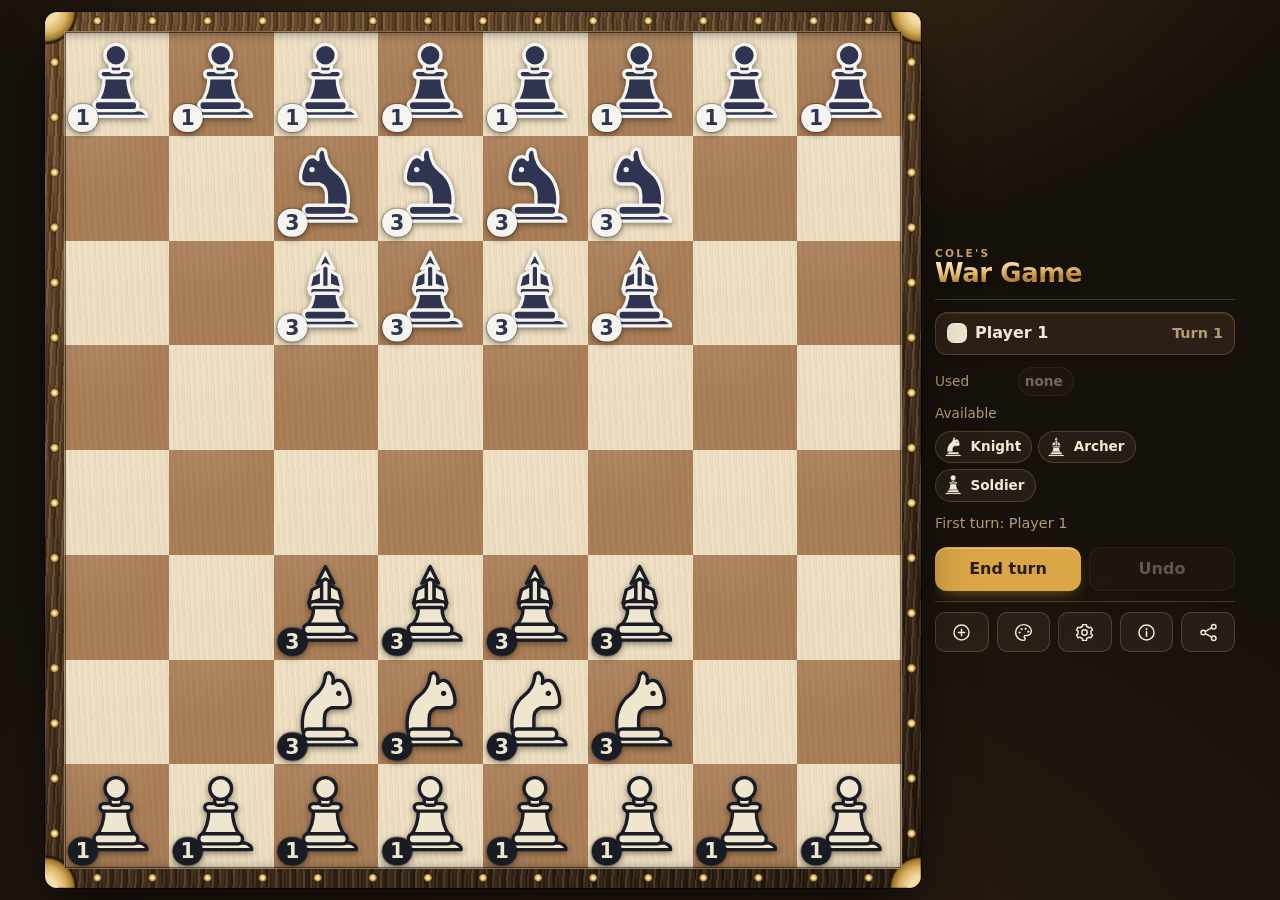
==== commit c2ae9c91: "Play against the computer at three levels: easy, medium and hard, chosen in the New game sheet src/a" ====
--- a/docs/index.html
+++ b/docs/index.html
@@ -238,6 +238,47 @@
   box-shadow: var(--btn-inset);
 }
 .lang-btn.is-on { background: var(--accent); color: var(--accent-ink); border-color: transparent; }
+
+/* the segmented controls of the new game sheet: one track, the chosen
+   segment filled with the accent. The segments share the track equally,
+   so two or three of them fit a phone in either language */
+.seg[hidden] { display: none; }   /* a class display beats the plain attribute */
+.seg {
+  display: flex;
+  gap: 4px;
+  padding: 4px;
+  background: var(--soft);
+  border: 1px solid var(--line);
+  border-radius: var(--r-pill);
+}
+.seg-btn {
+  appearance: none;
+  -webkit-appearance: none;
+  font: inherit;
+  font-weight: 600;
+  flex: 1 1 0;
+  min-inline-size: 0;
+  color: var(--muted);
+  background: transparent;
+  border: 0;
+  border-radius: var(--r-pill);
+  padding: 0.45em 0.4em;
+  min-block-size: 40px;
+  cursor: pointer;
+  touch-action: manipulation;
+  white-space: nowrap;
+  overflow: hidden;
+  text-overflow: ellipsis;
+  transition: background 0.15s ease, color 0.15s ease;
+}
+.seg-btn:hover { color: var(--fg); background: var(--soft-2); }
+.seg-btn:focus-visible { outline: 2px solid var(--accent); outline-offset: -2px; }
+.seg-btn.is-on {
+  color: var(--accent-ink);
+  background: var(--accent);
+  box-shadow: var(--btn-drop);
+}
+.seg-btn.is-on:hover { background: var(--accent); color: var(--accent-ink); }
 
 /* --------------------------------------------------- stage and board --- */
 
@@ -2331,12 +2372,16 @@
     </section>
   </div>
 
-  <!-- ========================================= the new game question -->
-  <div id="ov-confirm" class="overlay" hidden>
-    <div class="dialog dialog--ask" role="dialog" aria-modal="true">
-      <p data-i18n="game.confirmNew"></p>
+  <!-- ============================================ the new game sheet -->
+  <div id="ov-newgame" class="overlay" hidden>
+    <div class="dialog dialog--ask" role="dialog" aria-modal="true" aria-labelledby="ng-title">
+      <h2 id="ng-title" data-i18n="game.newGame"></h2>
+      <!-- the two controls are drawn by ui.js, so they follow the language -->
+      <div class="seg" id="seg-opponent" role="group"></div>
+      <div class="seg" id="seg-level" role="group" hidden></div>
+      <p id="ng-warn" data-i18n="game.confirmNew" hidden></p>
       <div class="row row--center">
-        <button type="button" id="btn-new-yes" class="btn btn--primary" data-i18n="game.confirmStart"></button>
+        <button type="button" id="btn-new-yes" class="btn btn--primary" data-i18n="game.start"></button>
         <button type="button" id="btn-new-no" class="btn" data-i18n="common.back"></button>
       </div>
     </div>
@@ -2390,10 +2435,21 @@
     'game.appearance': 'מראה',
     'game.share': 'שיתוף',
     'game.confirmNew': 'המשחק הנוכחי יאבד.',
-    'game.confirmStart': 'להתחיל בכל זאת',
+    'game.start': 'התחלה',
+    'game.opponent': 'יריב',
+    'game.level': 'רמה',
+
+    'opp.human': 'שני שחקנים',
+    'opp.computer': 'מול המחשב',
+    'level.easy': 'קל',
+    'level.medium': 'בינוני',
+    'level.hard': 'קשה',
 
     'player.0': 'שחקן 1',
     'player.1': 'שחקן 2',
+    /* מול המחשב האדם הוא תמיד שחקן 0; השמות האלה נייטרליים מבחינת מין */
+    'player.you': 'הצד שלך',
+    'player.computer': 'המחשב',
 
     'kind.S': 'חייל',
     'kind.K': 'אביר',
@@ -2421,9 +2477,10 @@
     'msg.used': 'הכלי כבר פעל בתור הזה',
     'msg.comboFull': 'אין מקום לעוד {kind} בתור הזה',
     'msg.cannot': 'הכלי לא יכול לפעול עכשיו',
-    'msg.pass': 'ל{name} אין מהלך אפשרי, התור עובר',
+    'msg.pass': '{name}: אין מהלך אפשרי, התור עובר',
     'msg.pending': 'צריך להשלים את המיזוג',
     'msg.mayFire': 'הכלי יכול עדיין לירות',
+    'msg.thinking': 'המחשב חושב…',
 
     'merge.title': 'מיזוג',
     'merge.text': 'הכלי הגיע לשורה האחרונה ואפשר למזג אותו עם סוג נוסף.',
@@ -2550,10 +2607,21 @@
     'game.appearance': 'Appearance',
     'game.share': 'Share',
     'game.confirmNew': 'The current game will be lost.',
-    'game.confirmStart': 'Start anyway',
+    'game.start': 'Start',
+    'game.opponent': 'Opponent',
+    'game.level': 'Level',
+
+    'opp.human': 'Two players',
+    'opp.computer': 'Computer',
+    'level.easy': 'Easy',
+    'level.medium': 'Medium',
+    'level.hard': 'Hard',
 
     'player.0': 'Player 1',
     'player.1': 'Player 2',
+    /* against the computer the human is always player 0 */
+    'player.you': 'You',
+    'player.computer': 'Computer',
 
     'kind.S': 'Soldier',
     'kind.K': 'Knight',
@@ -2577,13 +2645,14 @@
     'panel.available': 'Available',
     'panel.nothing': 'none',
 
-    'msg.start': '{name} starts',
+    'msg.start': 'First turn: {name}',
     'msg.used': 'That piece has already acted this turn',
     'msg.comboFull': 'No room for another {kind} this turn',
     'msg.cannot': 'That piece cannot act now',
-    'msg.pass': '{name} has no legal action, the turn passes',
+    'msg.pass': '{name}: no legal action, the turn passes',
     'msg.pending': 'Finish the merge first',
     'msg.mayFire': 'The piece may still fire',
+    'msg.thinking': 'The computer is thinking…',
 
     'merge.title': 'Merge',
     'merge.text': 'The piece reached the far row. You may merge it with another kind.',
@@ -3897,6 +3966,492 @@
 })(window);
 </script>
 <script>
+/* Cole's War Game: the computer opponent. Classic script, no modules, no DOM,
+   no external resources. Loaded after engine.js.
+
+   window.WarGame.AI.planTurn(state, level, opts) returns the whole turn of the
+   player to move as an array of engine actions, legal when applied in order
+   with Engine.apply, ending with endTurn (unless the turn wins the game, which
+   makes endTurn illegal). It reads the state and never changes it. */
+(function (global) {
+  'use strict';
+
+  var E = global.WarGame.Engine;
+  var LEVELS = ['easy', 'medium', 'hard'];
+
+  /* ---------- weights ----------
+     Everything the evaluation counts is in these numbers, in units of about
+     two thirds of a soldier per point. */
+
+  var W = {
+    str: 0.9,          // a point of melee strength
+    fire: 1.1,         // a point of fire strength, which health does not cap
+    hp: 0.45,          // a point of health
+    advance: 0.06,     // standing closer to the far row
+    promo: 3.6,        // a merge is worth about 4, and a piece a step from the
+                       // far row all but has it: value it or the search will
+                       // rather walk one square than take a piece
+    threat1: 0.35,     // the most a side can take off the other next turn,
+    threat2: 0.15,     // and the second most: a turn holds few activations
+    poke: 0.35,        // damage a piece survives is worth much less than a kill
+    press: 0.5,        // closing the distance, so that the two sides do meet;
+                       // kept under what the cheapest kill is worth (see below)
+    moveSafety: 0.5,   // ordering only: a move that leaves danger
+    moveOffense: 0.3,  // ordering only: a move that creates danger
+    win: 1000
+  };
+
+  /* How wide the turn beam is and how many candidate turns a ply of the search
+     looks at, by how many turns deep the search is going. One turn deep is what
+     medium plays, so hard's first pass is medium's turn. The last ply of each
+     profile is wide because weighing a reply there costs one evaluation and no
+     applied action, and because the evaluation is not quite antisymmetric: the
+     reply that is best for the replier is not always the worst for us. */
+  var MEDIUM = { levels: 6, perNode: 8, beam: 6, cands: 1 };
+  var PROFILE = {
+    1: [MEDIUM],
+    2: [{ levels: 6, perNode: 8, beam: 6, cands: 8 },
+        { levels: 6, perNode: 6, beam: 4, cands: 24 }],
+    3: [{ levels: 6, perNode: 8, beam: 6, cands: 6 },
+        { levels: 5, perNode: 5, beam: 3, cands: 3 },
+        { levels: 5, perNode: 4, beam: 2, cands: 16 }]
+  };
+
+  var STEPS8 = [[-1, 0], [1, 0], [0, -1], [0, 1], [-1, -1], [-1, 1], [1, -1], [1, 1]];
+
+  /* ---------- piece arithmetic (no allocation, called very often) ---------- */
+
+  function baseStr(p) {
+    var s = 0, k = p.kinds;
+    for (var i = 0; i < k.length; i++) s += E.KINDS[k[i]].str;
+    return s;
+  }
+
+  function fireOf(p) {
+    var s = 0, k = p.kinds;
+    for (var i = 0; i < k.length; i++) s += E.KINDS[k[i]].fire;
+    return s;
+  }
+
+  function rangeOf(p) {
+    var s = 0, k = p.kinds;
+    for (var i = 0; i < k.length; i++) if (E.KINDS[k[i]].range > s) s = E.KINDS[k[i]].range;
+    return s;
+  }
+
+  function moveOf(p) {
+    var s = 0, k = p.kinds;
+    for (var i = 0; i < k.length; i++) if (E.KINDS[k[i]].move > s) s = E.KINDS[k[i]].move;
+    return s;
+  }
+
+  function strOf(p) { return Math.min(p.hp, baseStr(p)); }
+
+  // What the piece would be worth at that health. Health caps melee strength,
+  // so a hurt knight is worth much less, while fire does not fall with health.
+  function valueAt(p, hp) {
+    if (hp <= 0) return 0;
+    return W.str * Math.min(hp, baseStr(p)) + W.fire * fireOf(p) + W.hp * hp;
+  }
+
+  function pieceValue(p) { return valueAt(p, p.hp); }
+
+  function damageValue(p, dmg) { return pieceValue(p) - valueAt(p, p.hp - dmg); }
+
+  // Closeness to the far row: a little for everyone, much more for a piece that
+  // still has a merge waiting there.
+  function placeAt(p, row) {
+    var far = p.owner === 0 ? 7 : 0;
+    var adv = (7 - Math.abs(far - row)) / 7;
+    return W.advance * adv + (p.kinds.length === 1 ? W.promo * adv * adv : 0);
+  }
+
+  function placeValue(p) { return placeAt(p, p.row); }
+
+  /* ---------- threats ----------
+     A cheap answer to "what could the other side take off this piece next
+     turn". Distances ignore blocking pieces and spent slots, so it sees a few
+     threats that are not there; both sides are read the same way. */
+
+  function aligned(r, c, tr, tc, range) {
+    var dr = Math.abs(tr - r), dc = Math.abs(tc - c);
+    if (dr !== 0 && dc !== 0) return false;
+    var d = dr + dc;
+    return d > 0 && d <= range;
+  }
+
+  // A firing piece may take one step and still fire, so its neighbours count.
+  function canFireOn(state, r, c, tr, tc, range) {
+    if (aligned(r, c, tr, tc, range)) return true;
+    var n = (state.rules && state.rules.diagonalMoves) ? 8 : 4;
+    for (var i = 0; i < n; i++) {
+      var rr = r + STEPS8[i][0], cc = c + STEPS8[i][1];
+      if (rr < 0 || rr > 7 || cc < 0 || cc > 7) continue;
+      if (aligned(rr, cc, tr, tc, range)) return true;
+    }
+    return false;
+  }
+
+  /* What a hit is worth to the side making it. A kill is worth the whole piece;
+     damage it survives is worth much less, since half of it heals back and the
+     hit cost a whole activation. Without that gap the two sides simply stay out
+     of each other's range. */
+  function hitValue(p, dmg) {
+    return dmg >= p.hp ? pieceValue(p) : W.poke * damageValue(p, dmg);
+  }
+
+  /* A diagonal step costs 2 and covers what two orthogonal steps cover, so the
+     cheapest path over an empty board costs exactly the Manhattan distance. */
+  function threat(state, atk, ar, ac, tgt, tr, tc) {
+    var best = 0, f = fireOf(atk);
+    if (f > 0 && canFireOn(state, ar, ac, tr, tc, rangeOf(atk))) best = hitValue(tgt, f);
+    var s = strOf(atk);
+    if (s > 0) {
+      var d = Math.abs(ar - tr) + Math.abs(ac - tc);
+      if (d > 0 && d <= moveOf(atk)) {
+        var net = hitValue(tgt, s) - hitValue(atk, strOf(tgt)); // melee costs the attacker too
+        if (net > best) best = net;
+      }
+    }
+    return best;
+  }
+
+  function worstThreat(state, foes, p, row, col) {
+    var best = 0;
+    for (var i = 0; i < foes.length; i++) {
+      var v = threat(state, foes[i], foes[i].row, foes[i].col, p, row, col);
+      if (v > best) best = v;
+    }
+    return best;
+  }
+
+  /* One pass over a side: how much of it hangs, and how far it stands from the
+     other side. `exposed` keeps only the two biggest threats, since one turn
+     holds few activations and summing every threat would count the same turn
+     over and over. `far` is the mean distance from a piece of this side to the
+     nearest piece of the other, 0 when every one of them is next to an enemy
+     and 1 when they are all seven steps away or more. It is a mean, so the
+     whole term it feeds stays inside one weight however many pieces are left. */
+  function sideInfo(state, side, foes) {
+    var top1 = 0, top2 = 0, far = 0, i, j;
+    for (i = 0; i < side.length; i++) {
+      var p = side[i], best = 0, nd = 99;
+      for (j = 0; j < foes.length; j++) {
+        var f = foes[j];
+        var d = Math.abs(p.row - f.row) + Math.abs(p.col - f.col);
+        if (d < nd) nd = d;
+        var v = threat(state, f, f.row, f.col, p, p.row, p.col);
+        if (v > best) best = v;
+      }
+      if (best > top1) { top2 = top1; top1 = best; }
+      else if (best > top2) top2 = best;
+      far += Math.min(7, nd) / 7;
+    }
+    return {
+      exposed: W.threat1 * top1 + W.threat2 * top2,
+      far: side.length ? far / side.length : 0
+    };
+  }
+
+  /* ---------- evaluation ----------
+     Positive is good for `me`. Every term but the press below is antisymmetric:
+     what one side gains the other loses. The press term is each side's own, so
+     both are pushed to close, which no antisymmetric term can do; the search
+     therefore scores a reply with the root player's own evaluation rather than
+     trusting the replying side's order.
+
+     Material comes first and no other term may outweigh it. Taking a piece
+     worth V gives up at most W.threat1 * V, the standing threat on it that we
+     no longer hold, and at most W.press, since press lives in [-W.press, 0]. The
+     smallest piece on the board is a soldier at 1.35, so with these weights the
+     worst a kill can be worth is 1.35 * (1 - 0.35) - 0.5 = 0.38, still a gain.
+     Everything else a kill touches moves the right way: the dead piece stops
+     threatening us and stops counting for its own side. The test named `a
+     killing shot always raises the evaluation` holds this down. */
+
+  function evaluate(state, me) {
+    if (state.winner !== null) {
+      if (state.winner === 'draw') return 0;
+      return state.winner === me ? W.win : -W.win;
+    }
+    var ids = Object.keys(state.pieces), mine = [], foes = [], score = 0, i;
+    for (i = 0; i < ids.length; i++) {
+      var p = state.pieces[ids[i]];
+      var v = pieceValue(p) + placeValue(p);
+      if (p.owner === me) { score += v; mine.push(p); } else { score -= v; foes.push(p); }
+    }
+    var mi = sideInfo(state, mine, foes), fi = sideInfo(state, foes, mine);
+    /* Without this the two sides stand off and heal for ever. It is read off the
+       enemy's pieces, not ours: how far each of them stands from our nearest
+       piece. So it asks us to close, it never asks us to keep a piece alive to
+       stay close to it, and a dead enemy simply leaves the average. */
+    return score - W.press * fi.far - mi.exposed + fi.exposed;
+  }
+
+  /* ---------- budget ---------- */
+
+  function makeCtx(opts) {
+    var hasNodes = typeof opts.maxNodes === 'number';
+    var hasTime = typeof opts.budgetMs === 'number';
+    var ctx = {
+      nodes: 0,
+      maxNodes: hasNodes ? opts.maxNodes : Infinity,
+      // maxNodes alone means a test wants a deterministic cap: ignore the clock
+      deadline: (hasNodes && !hasTime) ? Infinity : Date.now() + (hasTime ? opts.budgetMs : 800),
+      aborted: false
+    };
+    ctx.over = function () {
+      if (this.aborted) return true;
+      if (this.nodes >= this.maxNodes || Date.now() > this.deadline) this.aborted = true;
+      return this.aborted;
+    };
+    return ctx;
+  }
+
+  function step(ctx, state, action) {
+    ctx.nodes += 1;
+    return E.apply(state, action).state;
+  }
+
+  /* ---------- the actions of one activation ---------- */
+
+  // Every action of every piece that may still act, heals left out: they are
+  // free of the combination count, so they are added once the turn is chosen.
+  function freeActions(state) {
+    var mine = E.piecesOf(state, state.turn.player), out = [], i, j;
+    for (i = 0; i < mine.length; i++) {
+      var p = mine[i], acts = E.legalActions(state, p.id);
+      for (j = 0; j < acts.length; j++) {
+        var a = acts[j];
+        if (a.type === 'heal') continue;
+        if (a.type === 'move') {
+          out.push({ piece: p, action: { type: 'move', piece: p.id, to: { row: a.to.row, col: a.to.col } } });
+        } else {
+          out.push({ piece: p, action: { type: a.type, piece: p.id, target: a.target } });
+        }
+      }
+    }
+    return out;
+  }
+
+  // Move ordering, from the piece alone, so that the beam only applies the few
+  // actions worth applying. Cheaper than evaluating every position they lead to.
+  function orderActions(state, opts) {
+    var foes = E.piecesOf(state, 1 - state.turn.player), here = {}, i, j;
+    for (i = 0; i < opts.length; i++) {
+      var o = opts[i], p = o.piece, a = o.action, sc;
+      if (a.type === 'attack') {
+        var t = state.pieces[a.target];
+        sc = hitValue(t, strOf(p)) - hitValue(p, strOf(t));
+      } else if (a.type === 'fire') {
+        sc = hitValue(state.pieces[a.target], fireOf(p)) + 0.4; // fire costs the shooter nothing
+      } else {
+        if (here[p.id] === undefined) here[p.id] = worstThreat(state, foes, p, p.row, p.col);
+        var off = 0;
+        for (j = 0; j < foes.length; j++) {
+          var v = threat(state, p, a.to.row, a.to.col, foes[j], foes[j].row, foes[j].col);
+          if (v > off) off = v;
+        }
+        sc = W.moveSafety * (here[p.id] - worstThreat(state, foes, p, a.to.row, a.to.col)) +
+          W.moveOffense * off + placeAt(p, a.to.row) - placeAt(p, p.row);
+      }
+      o.score = sc;
+    }
+    opts.sort(function (x, y) { return y.score - x.score; });
+    return opts;
+  }
+
+  // A merge is pending after a single-kind piece ends on its far row; nothing
+  // else is legal until it is answered.
+  function mergeTail(ctx, state, mover, rnd) {
+    var acts = [], s = state, guard = 0;
+    while (s.pendingMerge !== null && guard++ < 4) {
+      var id = s.pendingMerge;
+      var tries = [
+        { type: 'merge', piece: id, kind: 'K' },
+        { type: 'merge', piece: id, kind: 'A' },
+        { type: 'merge', piece: id, kind: 'S' },
+        { type: 'skipMerge', piece: id }
+      ];
+      var pick, next;
+      if (rnd) {                                   // easy: any merge, never a skip
+        pick = tries[Math.min(2, Math.floor(rnd() * 3))];
+        next = step(ctx, s, pick);
+      } else {
+        var bestScore = -Infinity;
+        for (var i = 0; i < tries.length; i++) {
+          var t = step(ctx, s, tries[i]);
+          var v = evaluate(t, mover);
+          if (v > bestScore) { bestScore = v; pick = tries[i]; next = t; }
+        }
+      }
+      acts.push(pick);
+      s = next;
+    }
+    return { actions: acts, state: s };
+  }
+
+  /* ---------- candidate turns ----------
+     A beam over the activations of one turn. Every prefix is itself a turn the
+     player may choose, so each one is kept as a candidate. */
+
+  function byScore(a, b) { return b.score - a.score; }
+
+  function candidates(ctx, state, cfg) {
+    var mover = state.turn.player;
+    var root = { actions: [], state: state, score: evaluate(state, mover) };
+    var out = [root], frontier = [root], level, i, j;
+
+    for (level = 0; level < cfg.levels; level++) {
+      var pool = [];
+      for (i = 0; i < frontier.length; i++) {
+        var node = frontier[i];
+        if (node.state.winner !== null) continue;
+        var opts = orderActions(node.state, freeActions(node.state));
+        var kept = Math.min(opts.length, cfg.perNode);
+        for (j = 0; j < kept; j++) {
+          if (ctx.over()) break;
+          var s = step(ctx, node.state, opts[j].action);
+          var acts = node.actions.concat([opts[j].action]);
+          if (s.pendingMerge !== null) {
+            var m = mergeTail(ctx, s, mover, null);
+            s = m.state;
+            acts = acts.concat(m.actions);
+          }
+          pool.push({ actions: acts, state: s, score: evaluate(s, mover) });
+        }
+        if (ctx.over()) break;
+      }
+      if (!pool.length) break;
+      pool.sort(byScore);
+      for (j = 0; j < pool.length; j++) out.push(pool[j]);
+      frontier = pool.slice(0, cfg.beam);
+      if (ctx.over()) break;
+    }
+    out.sort(byScore);
+    return out;
+  }
+
+  /* ---------- the levels ---------- */
+
+  // easy: a random legal turn, with attacks and shots four times as likely as
+  // moves so that games between two easy players come to an end.
+  function planEasy(ctx, state, rnd) {
+    var acts = [], s = state, guard = 0;
+    while (guard++ < 12 && s.winner === null) {
+      var opts = freeActions(s);
+      if (!opts.length) break;
+      var total = 0, i;
+      for (i = 0; i < opts.length; i++) total += (opts[i].action.type === 'move' ? 1 : 4);
+      var r = rnd() * total, pick = opts[opts.length - 1].action;
+      for (i = 0; i < opts.length; i++) {
+        r -= (opts[i].action.type === 'move' ? 1 : 4);
+        if (r < 0) { pick = opts[i].action; break; }
+      }
+      s = step(ctx, s, pick);
+      acts.push(pick);
+      if (s.pendingMerge !== null) {
+        var m = mergeTail(ctx, s, state.turn.player, rnd);
+        s = m.state;
+        acts = acts.concat(m.actions);
+      }
+      if (ctx.over()) break;
+    }
+    return { actions: acts, state: s };
+  }
+
+  // medium: the turn whose position, one turn deep, evaluates best.
+  function planMedium(ctx, state) {
+    return candidates(ctx, state, MEDIUM)[0];
+  }
+
+  /* hard: alpha-beta over whole turns. Each candidate turn is a move in the
+     search, the endTurn between them is where the side to move flips, and the
+     beam keeps the branching down. Depth counts turns. */
+  function search(ctx, state, root, depth, rootDepth, alpha, beta) {
+    var mover = state.turn.player, max = mover === root;
+    if (state.winner !== null || depth <= 0) {
+      return { value: evaluate(state, root), actions: [] };
+    }
+    var profile = PROFILE[rootDepth] || PROFILE[3];
+    var cfg = profile[Math.min(profile.length - 1, rootDepth - depth)];
+    var cands = candidates(ctx, state, cfg);
+    var best = max ? -Infinity : Infinity;
+    var bestActions = cands[0].actions, bestState = cands[0].state;
+    var limit = Math.min(cands.length, cfg.cands);
+
+    for (var i = 0; i < limit; i++) {
+      var c = cands[i], v;
+      if (c.state.winner !== null || depth === 1) {
+        v = evaluate(c.state, root);
+      } else {
+        if (ctx.over()) break;
+        var after = step(ctx, c.state, { type: 'endTurn' });
+        v = search(ctx, after, root, depth - 1, rootDepth, alpha, beta).value;
+      }
+      if (max ? v > best : v < best) { best = v; bestActions = c.actions; bestState = c.state; }
+      if (max) { if (best > alpha) alpha = best; } else if (best < beta) beta = best;
+      if (alpha >= beta) break;
+      if (ctx.over()) break;
+    }
+    return { value: best, actions: bestActions, state: bestState };
+  }
+
+  function planHard(ctx, state) {
+    var me = state.turn.player, best = null;
+    for (var depth = 1; depth <= 3; depth++) {
+      var r = search(ctx, state, me, depth, depth, -Infinity, Infinity);
+      if (ctx.aborted && best !== null) break;    // a half-searched depth is thrown away
+      best = r;
+      if (ctx.aborted) break;
+    }
+    return best;
+  }
+
+  /* ---------- the turn ---------- */
+
+  function planTurn(state, level, opts) {
+    opts = opts || {};
+    var lvl = LEVELS.indexOf(level) >= 0 ? level : 'medium';
+    var rnd = typeof opts.random === 'function' ? opts.random : Math.random;
+    var ctx = makeCtx(opts);
+    var out = [], s = state, i;
+
+    if (s.winner !== null) return out;
+    if (s.pendingMerge !== null) {                 // a resumed game may sit on one
+      var m = mergeTail(ctx, s, s.turn.player, lvl === 'easy' ? rnd : null);
+      out = out.concat(m.actions);
+      s = m.state;
+    }
+    if (s.winner === null) {
+      var plan = lvl === 'easy' ? planEasy(ctx, s, rnd)
+        : (lvl === 'medium' ? planMedium(ctx, s) : planHard(ctx, s));
+      out = out.concat(plan.actions);
+      s = plan.state;
+    }
+    // Healing fills no slot, and a piece that has not acted has nothing to lose
+    // by it, so every hurt piece left over heals at the end of the turn.
+    var mine = E.piecesOf(s, s.turn.player);
+    for (i = 0; i < mine.length; i++) {
+      if (E.canHeal(s, mine[i].id)) {
+        var heal = { type: 'heal', piece: mine[i].id };
+        s = step(ctx, s, heal);
+        out.push(heal);
+      }
+    }
+    if (s.winner === null) out.push({ type: 'endTurn' }); // endTurn is illegal once won
+    return out;
+  }
+
+  global.WarGame = global.WarGame || {};
+  global.WarGame.AI = {
+    LEVELS: LEVELS,
+    planTurn: planTurn,
+    evaluate: evaluate     // exposed for reading a position by hand in the arena
+  };
+})(window);
+</script>
+<script>
 /* =====================================================================
    ui.js - the board, the panel, the drawers and the sheets that open
    from its icon bar, input, animation, settings, storage, the invite
@@ -3918,7 +4473,14 @@
 
   var SETTINGS_KEY = 'wargame.settings';
   var GAME_KEY = 'wargame.game';
+  var MODE_KEY = 'wargame.mode';
   var KIND_ORDER = ['K', 'A', 'S'];
+
+  /* against the computer the human is always player 0, the light side at
+     the bottom of the board, and the computer is player 1 */
+  var HUMAN = 0;
+  var COMPUTER = 1;
+  var LEVELS = ['easy', 'medium', 'hard'];
 
   /* the link is a constant, so an invite sent from a file:// copy or from
      the home-screen app still points at the page everyone can open */
@@ -3935,7 +4497,9 @@
     boardColors: null,
     animations: true,
     coordinates: false,
-    diagonalMoves: true
+    diagonalMoves: true,
+    opponent: 'human',     /* the New game sheet remembers the last choice */
+    level: 'medium'
   };
 
   var PRESETS = [
@@ -3952,10 +4516,13 @@
   var G = {
     settings: null,
     state: null,      /* the game on the board: there is always one */
-    history: [],      /* states before each action of the current turn */
+    mode: 'human',    /* 'human': two players; 'computer': player 1 is the AI */
+    level: 'medium',  /* the computer's level in this game */
+    history: [],      /* { state, start } before each action: see pushHistory */
     sel: null,        /* id of the selected piece */
     acts: [],         /* its legal actions */
-    busy: false,      /* animating: input is blocked */
+    busy: false,      /* animating or the computer is playing: input is blocked */
+    aiRun: 0,         /* the id of the computer turn now playing */
     boardClass: ''    /* the theme class now on the board and on <body> */
   };
 
@@ -4003,6 +4570,22 @@
   }
 
   function playerColor(p) { return p === 1 ? G.settings.p1 : G.settings.p0; }
+
+  /* every place a player is named reads it from here: against the computer
+     the two sides are the human and the machine, not player 1 and player 2 */
+  function playerName(p) {
+    if (G.mode === 'computer') {
+      return t(p === COMPUTER ? 'player.computer' : 'player.you');
+    }
+    return t('player.' + p);
+  }
+
+  function levelOf(v) { return LEVELS.indexOf(v) >= 0 ? v : 'medium'; }
+
+  function setMode(opponent, level) {
+    G.mode = opponent === 'computer' ? 'computer' : 'human';
+    G.level = levelOf(level || G.settings.level);
+  }
 
   /* activatableKinds gives a Set; an array reads the same way here */
   function inKinds(set, kind) {
@@ -4169,6 +4752,7 @@
     shareMsg('');
     renderPieces();
     if (G.state) { renderPanel(); renderMarks(); }
+    if (isOpen('newgame')) renderNewGame();
     if (isOpen('merge')) renderMergeDialog();
     if (isOpen('over')) renderOver();
     if (isOpen('share')) renderShare();
@@ -4241,11 +4825,11 @@
     }, 230);
   }
 
-  var OVERLAYS = ['appearance', 'settings', 'rules', 'share', 'confirm',
+  var OVERLAYS = ['appearance', 'settings', 'rules', 'share', 'newgame',
     'merge', 'over'];
 
   /* the ones a tap outside or Escape closes, innermost first */
-  var LIGHT = ['share', 'rules', 'appearance', 'settings', 'confirm'];
+  var LIGHT = ['share', 'rules', 'appearance', 'settings', 'newgame'];
 
   function anyOverlayOpen() {
     for (var i = 0; i < OVERLAYS.length; i++) if (isOpen(OVERLAYS[i])) return true;
@@ -4256,10 +4840,51 @@
 
   function gameOn() { return !!(G.state && G.state.winner === null); }
 
-  /* a game under way is only lost on purpose */
-  function askNewGame() {
-    if (gameOn()) openOv('confirm');
-    else newGame();
+  /* the choice the sheet is showing; it opens on the one remembered and
+     only reaches the settings when Start is pressed */
+  var NG = { opponent: 'human', level: 'medium' };
+
+  function segHTML(items, chosen) {
+    var out = '';
+    for (var i = 0; i < items.length; i++) {
+      var on = items[i].v === chosen;
+      out += '<button type="button" class="seg-btn' + (on ? ' is-on' : '') +
+        '" data-v="' + items[i].v + '" aria-pressed="' + (on ? 'true' : 'false') +
+        '">' + esc(items[i].label) + '</button>';
+    }
+    return out;
+  }
+
+  function renderNewGame() {
+    el.segOpponent.innerHTML = segHTML([
+      { v: 'human', label: t('opp.human') },
+      { v: 'computer', label: t('opp.computer') }
+    ], NG.opponent);
+    el.segOpponent.setAttribute('aria-label', t('game.opponent'));
+
+    el.segLevel.innerHTML = segHTML(LEVELS.map(function (id) {
+      return { v: id, label: t('level.' + id) };
+    }), NG.level);
+    el.segLevel.setAttribute('aria-label', t('game.level'));
+    el.segLevel.hidden = NG.opponent !== 'computer';
+
+    /* the sentence about the game that is lost belongs to a game still on */
+    el.ngWarn.hidden = !gameOn();
+  }
+
+  function openNewGame() {
+    NG.opponent = G.settings.opponent === 'computer' ? 'computer' : 'human';
+    NG.level = levelOf(G.settings.level);
+    renderNewGame();
+    openOv('newgame');
+  }
+
+  function startChosen() {
+    G.settings.opponent = NG.opponent;
+    G.settings.level = NG.level;
+    saveSettings();
+    closeOv('newgame');
+    newGame();
   }
 
   /* ------------------------------------------------------- the layout --- */
@@ -4377,7 +5002,7 @@
     var pl = st.turn.player;
 
     el.turnSwatch.style.background = playerColor(pl);
-    el.turnName.textContent = t('player.' + pl);
+    el.turnName.textContent = playerName(pl);
     el.turnNumber.textContent = t('game.turn', { n: st.turn.number });
     document.documentElement.style.setProperty('--p-cur', playerColor(pl));
     document.documentElement.style.setProperty('--p-cur-outline', outlineFor(playerColor(pl)));
@@ -4398,7 +5023,7 @@
 
     var canHeal = !!(G.sel && hasAct('heal'));
     el.btnHeal.hidden = !canHeal;
-    el.btnUndo.disabled = G.history.length === 0 || G.busy;
+    el.btnUndo.disabled = !canUndo();
     el.btnEndTurn.disabled = st.winner !== null || !!st.pendingMerge || G.busy;
   }
 
@@ -4556,19 +5181,28 @@
 
   /* --------------------------------------------------------- actions ---- */
 
+  /* one action of the human; the computer's go through applyAction */
   function doAction(action) {
-    var st = G.state;
-    if (!st || G.busy) return;
-    var prev = st, res;
+    if (!G.state || G.busy) return;
+    if (G.mode === 'computer' && G.state.turn.player === COMPUTER) return;
+    applyAction(action, null);
+  }
+
+  /* applies one action, plays its events and answers whether it took.
+     opts.hold keeps the input blocked, because the computer's turn is not
+     over yet; opts.ai leaves the merge dialog and the fire hint alone,
+     since they belong to a human at the board */
+  function applyAction(action, opts) {
+    var prev = G.state, res, run = G.aiRun;
+    if (!prev) return Promise.resolve(false);
     try {
-      res = Engine.apply(st, action);
+      res = Engine.apply(prev, action);
     } catch (err) {
-      msg(t('msg.cannot'));
-      return;
-    }
-
-    if (action.type === 'endTurn') G.history = [];
-    else G.history.push(prev);
+      if (!opts || !opts.ai) msg(t('msg.cannot'));
+      return Promise.resolve(false);
+    }
+
+    pushHistory(prev, action);
 
     G.state = res.state;
     G.sel = null;
@@ -4577,33 +5211,44 @@
     G.busy = true;
     renderPanel();
 
-    playEvents(res.events || [], prev, res.state).then(function () {
-      G.busy = false;
+    return playEvents(res.events || [], prev, res.state).then(function () {
+      /* a new game may have come on the board while this played out: then
+         nothing of this action is left to say, and the new game rules */
+      if (run !== G.aiRun) return false;
+      G.busy = !!(opts && opts.hold);
       render();
       autosave();
-      afterAction(res.events || [], action);
+      afterAction(res.events || [], action, !!(opts && opts.ai));
+      if (!opts) maybeComputerTurn();
+      return true;
     });
   }
 
-  function afterAction(events, action) {
+  function afterAction(events, action, ai) {
     var st = G.state;
     var line = '';
     for (var i = 0; i < events.length; i++) {
       if (events[i].type === 'pass') {
-        line = t('msg.pass', { name: t('player.' + events[i].player) });
+        line = t('msg.pass', { name: playerName(events[i].player) });
       }
     }
     if (st.winner !== null) { msg(line); openOver(); return; }
-    if (st.pendingMerge) { msg(line); openMerge(); return; }
+    if (st.pendingMerge) {
+      if (line || !ai) msg(line);
+      if (!ai) openMerge();      /* the computer answers its own merges */
+      return;
+    }
 
     /* a firing piece that took a single step keeps its shot: it stays
        selected with its targets on, and the panel says so */
-    if (action && action.type === 'move' && Engine.canFireAgain(st, action.piece)) {
+    if (!ai && action && action.type === 'move' &&
+        Engine.canFireAgain(st, action.piece)) {
       select(action.piece);
       msg(t('msg.mayFire'));
       return;
     }
-    msg(line);
+    /* while the computer plays, the panel goes on saying so */
+    if (line || !ai) msg(line);
   }
 
   function endTurn() {
@@ -4612,15 +5257,130 @@
     doAction({ type: 'endTurn' });
   }
 
+  /* ------------------------------------------------------- the history --
+     The state before each action. With two players the history is the
+     current turn alone and End turn clears it. Against the computer it
+     runs across the turns, and the entry that opens a human turn carries a
+     mark, so that Undo pressed before anything is done steps back over the
+     computer's turn to the start of the human turn before it.
+     --------------------------------------------------------------------- */
+
+  function humanTurnStart(st) {
+    return !!st && st.winner === null && st.turn.player === HUMAN &&
+      st.turn.used.length === 0 && !st.pendingMerge;
+  }
+
+  function pushHistory(prev, action) {
+    if (G.mode !== 'computer') {
+      if (action.type === 'endTurn') G.history = [];
+      else G.history.push({ state: prev, start: false });
+      return;
+    }
+    G.history.push({ state: prev, start: humanTurnStart(prev) });
+  }
+
+  function hasMark() {
+    for (var i = 0; i < G.history.length; i++) if (G.history[i].start) return true;
+    return false;
+  }
+
+  function canUndo() {
+    if (G.busy || !G.history.length) return false;
+    if (G.mode !== 'computer') return true;
+    /* at the start of a turn Undo gives back a whole pair of turns, so
+       there has to be a human turn on the way back to land in */
+    return humanTurnStart(G.state) ? hasMark() : true;
+  }
+
   function undo() {
-    if (G.busy || !G.history.length) return;
-    G.state = G.history.pop();
+    if (!canUndo()) return;
+    var e = G.history.pop();
+    if (G.mode === 'computer' && humanTurnStart(G.state)) {
+      while (!e.start && G.history.length) e = G.history.pop();
+    }
+    G.state = e.state;
     G.sel = null;
     G.acts = [];
     msg('');
     render();
     autosave();
     if (G.state.pendingMerge) openMerge(); else closeOv('merge');
+  }
+
+  /* =====================================================================
+     THE COMPUTER
+     Its whole turn comes from window.WarGame.AI.planTurn as engine actions,
+     and they are applied one at a time through the path a human's actions
+     take, so every move, attack, shot, heal and merge animates the same
+     way, with a pause between them. The board and the buttons stay blocked
+     from the first action to the last. If the plan fails at any point the
+     turn is simply ended, so the game never hangs.
+     ===================================================================== */
+
+  function computerToPlay() {
+    return G.mode === 'computer' && !!G.state && G.state.winner === null &&
+      G.state.turn.player === COMPUTER;
+  }
+
+  function maybeComputerTurn() {
+    if (computerToPlay()) computerTurn();
+  }
+
+  /* the pause between two actions of the computer, so the human can follow */
+  function aiPause() {
+    var ms = animOn() ? 400 : 250;
+    return new Promise(function (r) { setTimeout(r, ms); });
+  }
+
+  function planTurn() {
+    var AI = window.WarGame.AI;
+    if (!AI || typeof AI.planTurn !== 'function') return null;
+    try { return AI.planTurn(G.state, G.level, {}); }
+    catch (e) { return null; }
+  }
+
+  async function computerTurn() {
+    var run = ++G.aiRun;
+    var turnNo = G.state.turn.number;
+    G.busy = true;
+    G.sel = null;
+    G.acts = [];
+    clearMarks();
+    msg(t('msg.thinking'));
+    renderPanel();
+
+    /* a breath, so the message is on the screen before the planning */
+    await new Promise(function (r) { setTimeout(r, 80); });
+    if (run !== G.aiRun) return;
+
+    var plan = planTurn();
+    if (!plan || !plan.length) plan = [{ type: 'endTurn' }];
+
+    for (var i = 0; i < plan.length; i++) {
+      if (!computerToPlay() || G.state.turn.number !== turnNo) break;
+      var ok = await applyAction(plan[i], { hold: true, ai: true });
+      if (run !== G.aiRun) return;
+      if (!ok) break;            /* an action the board no longer allows */
+      if (computerToPlay() && G.state.turn.number === turnNo) await aiPause();
+      if (run !== G.aiRun) return;
+    }
+
+    /* however the plan ended, the turn is handed back here */
+    if (computerToPlay() && G.state.pendingMerge) {
+      await applyAction({ type: 'skipMerge', piece: G.state.pendingMerge },
+        { hold: true, ai: true });
+      if (run !== G.aiRun) return;
+    }
+    if (computerToPlay() && G.state.turn.number === turnNo) {
+      await applyAction({ type: 'endTurn' }, { hold: true, ai: true });
+      if (run !== G.aiRun) return;
+    }
+
+    G.busy = false;
+    if (el.panelMsg.textContent === t('msg.thinking')) msg('');
+    render();
+    /* the human may have had no move at all: then it is the computer again */
+    maybeComputerTurn();
   }
 
   function render() {
@@ -4929,7 +5689,7 @@
   async function animRibbon(player) {
     if (!animOn()) return;
     var color = playerColor(player);
-    el.ribbon.firstChild.textContent = t('player.' + player);
+    el.ribbon.firstChild.textContent = playerName(player);
     el.ribbon.style.background = color;
     el.ribbon.style.color = outlineFor(color);
     el.ribbon.classList.remove('is-on');
@@ -5019,7 +5779,7 @@
     } else {
       el.overSwatch.style.display = '';
       el.overSwatch.style.background = playerColor(w);
-      el.overTitle.textContent = t('over.win', { name: t('player.' + w) });
+      el.overTitle.textContent = t('over.win', { name: playerName(w) });
     }
   }
 
@@ -5030,10 +5790,18 @@
 
   /* ----------------------------------------------------- persistence ---- */
 
+  /* the game is the serialized state; the mode it is played in sits beside
+     it, so a reload against the computer resumes against the computer */
   function autosave() {
     try {
-      if (!G.state || G.state.winner !== null) localStorage.removeItem(GAME_KEY);
-      else localStorage.setItem(GAME_KEY, Engine.serialize(G.state));
+      if (!G.state || G.state.winner !== null) {
+        localStorage.removeItem(GAME_KEY);
+        localStorage.removeItem(MODE_KEY);
+      } else {
+        localStorage.setItem(GAME_KEY, Engine.serialize(G.state));
+        localStorage.setItem(MODE_KEY,
+          JSON.stringify({ opponent: G.mode, level: G.level }));
+      }
     } catch (e) { /* no storage */ }
   }
 
@@ -5041,7 +5809,19 @@
     try { return localStorage.getItem(GAME_KEY); } catch (e) { return null; }
   }
 
+  /* the saved mode, or null: anything but a computer game is two players */
+  function savedMode() {
+    try {
+      var raw = localStorage.getItem(MODE_KEY);
+      if (!raw) return null;
+      var m = JSON.parse(raw);
+      if (!m || m.opponent !== 'computer') return null;
+      return { opponent: 'computer', level: levelOf(m.level) };
+    } catch (e) { return null; }
+  }
+
   function resetBoardNodes() {
+    G.aiRun += 1;          /* a plan still running belongs to the old game */
     G.history = [];
     G.sel = null;
     G.acts = [];
@@ -5057,7 +5837,7 @@
     resetBoardNodes();
     closeOv('merge');
     closeOv('over');
-    closeOv('confirm');
+    closeOv('newgame');
     msg('');
     render();
     remeasure();
@@ -5067,23 +5847,32 @@
   }
 
   function newGame() {
+    setMode(G.settings.opponent, G.settings.level);
     var st = Engine.newGame({ diagonalMoves: !!G.settings.diagonalMoves });
     startGame(st);
-    msg(t('msg.start', { name: t('player.' + st.turn.player) }));
+    msg(t('msg.start', { name: playerName(st.turn.player) }));
     G.busy = true;
+    renderPanel(); /* the buttons show as blocked while the ribbon plays */
     animRibbon(st.turn.player).then(function () {
       G.busy = false;
       renderMarks();
       renderPanel();
+      /* the draw may have given the computer the first turn */
+      maybeComputerTurn();
     });
   }
 
   /* a WG1. code no longer deserializes, so an old save is no save */
   function resumeSaved() {
-    var c = savedCode();
+    var c = savedCode(), st;
     if (!c) return false;
-    try { startGame(Engine.deserialize(c)); return true; }
+    try { st = Engine.deserialize(c); }
     catch (e) { return false; }
+    var m = savedMode();
+    setMode(m ? 'computer' : 'human', m ? m.level : null);
+    startGame(st);
+    maybeComputerTurn();
+    return true;
   }
 
   /* a code may arrive as a bare string or inside a #g=... link */
@@ -5099,6 +5888,7 @@
     if (h.indexOf('#g=') !== 0) return false;
     try {
       var st = Engine.deserialize(cleanCode(h));
+      setMode('human');        /* a shared position is a game for two */
       startGame(st);
       return true;
     } catch (e) { return false; }
@@ -5219,6 +6009,7 @@
     el.importCode.value = '';
     shareMsg(t('share.loaded'));
     closeOv('share');
+    setMode('human');          /* a pasted position is a game for two */
     startGame(st);
   }
 
@@ -5457,6 +6248,10 @@
     el.exportCode = $('export-code');
     el.importCode = $('import-code');
 
+    el.segOpponent = $('seg-opponent');
+    el.segLevel = $('seg-level');
+    el.ngWarn = $('ng-warn');
+
     el.mergePiece = $('merge-piece');
     el.mergeChoices = $('merge-choices');
     el.overSwatch = $('over-swatch');
@@ -5472,18 +6267,27 @@
     });
 
     /* --- the icon bar --- */
-    $('btn-newgame').addEventListener('click', askNewGame);
+    $('btn-newgame').addEventListener('click', openNewGame);
     $('btn-appearance').addEventListener('click', openAppearance);
     $('btn-settings').addEventListener('click', openSettings);
     $('btn-rules').addEventListener('click', openRules);
     $('btn-share').addEventListener('click', openShare);
 
-    /* --- the new game question --- */
-    $('btn-new-yes').addEventListener('click', function () {
-      closeOv('confirm');
-      newGame();
+    /* --- the new game sheet --- */
+    $('btn-new-yes').addEventListener('click', startChosen);
+    $('btn-new-no').addEventListener('click', function () { closeOv('newgame'); });
+    el.segOpponent.addEventListener('click', function (e) {
+      var b = e.target.closest ? e.target.closest('.seg-btn') : null;
+      if (!b) return;
+      NG.opponent = b.dataset.v;
+      renderNewGame();
     });
-    $('btn-new-no').addEventListener('click', function () { closeOv('confirm'); });
+    el.segLevel.addEventListener('click', function (e) {
+      var b = e.target.closest ? e.target.closest('.seg-btn') : null;
+      if (!b) return;
+      NG.level = b.dataset.v;
+      renderNewGame();
+    });
 
     /* --- closing --- */
     var closers = document.querySelectorAll('[data-close]');
@@ -5646,6 +6450,7 @@
     setLang: setLang,
     importCode: function (code) {
       var st = Engine.deserialize(cleanCode(code));
+      setMode('human');
       startGame(st);
       return true;
     },
